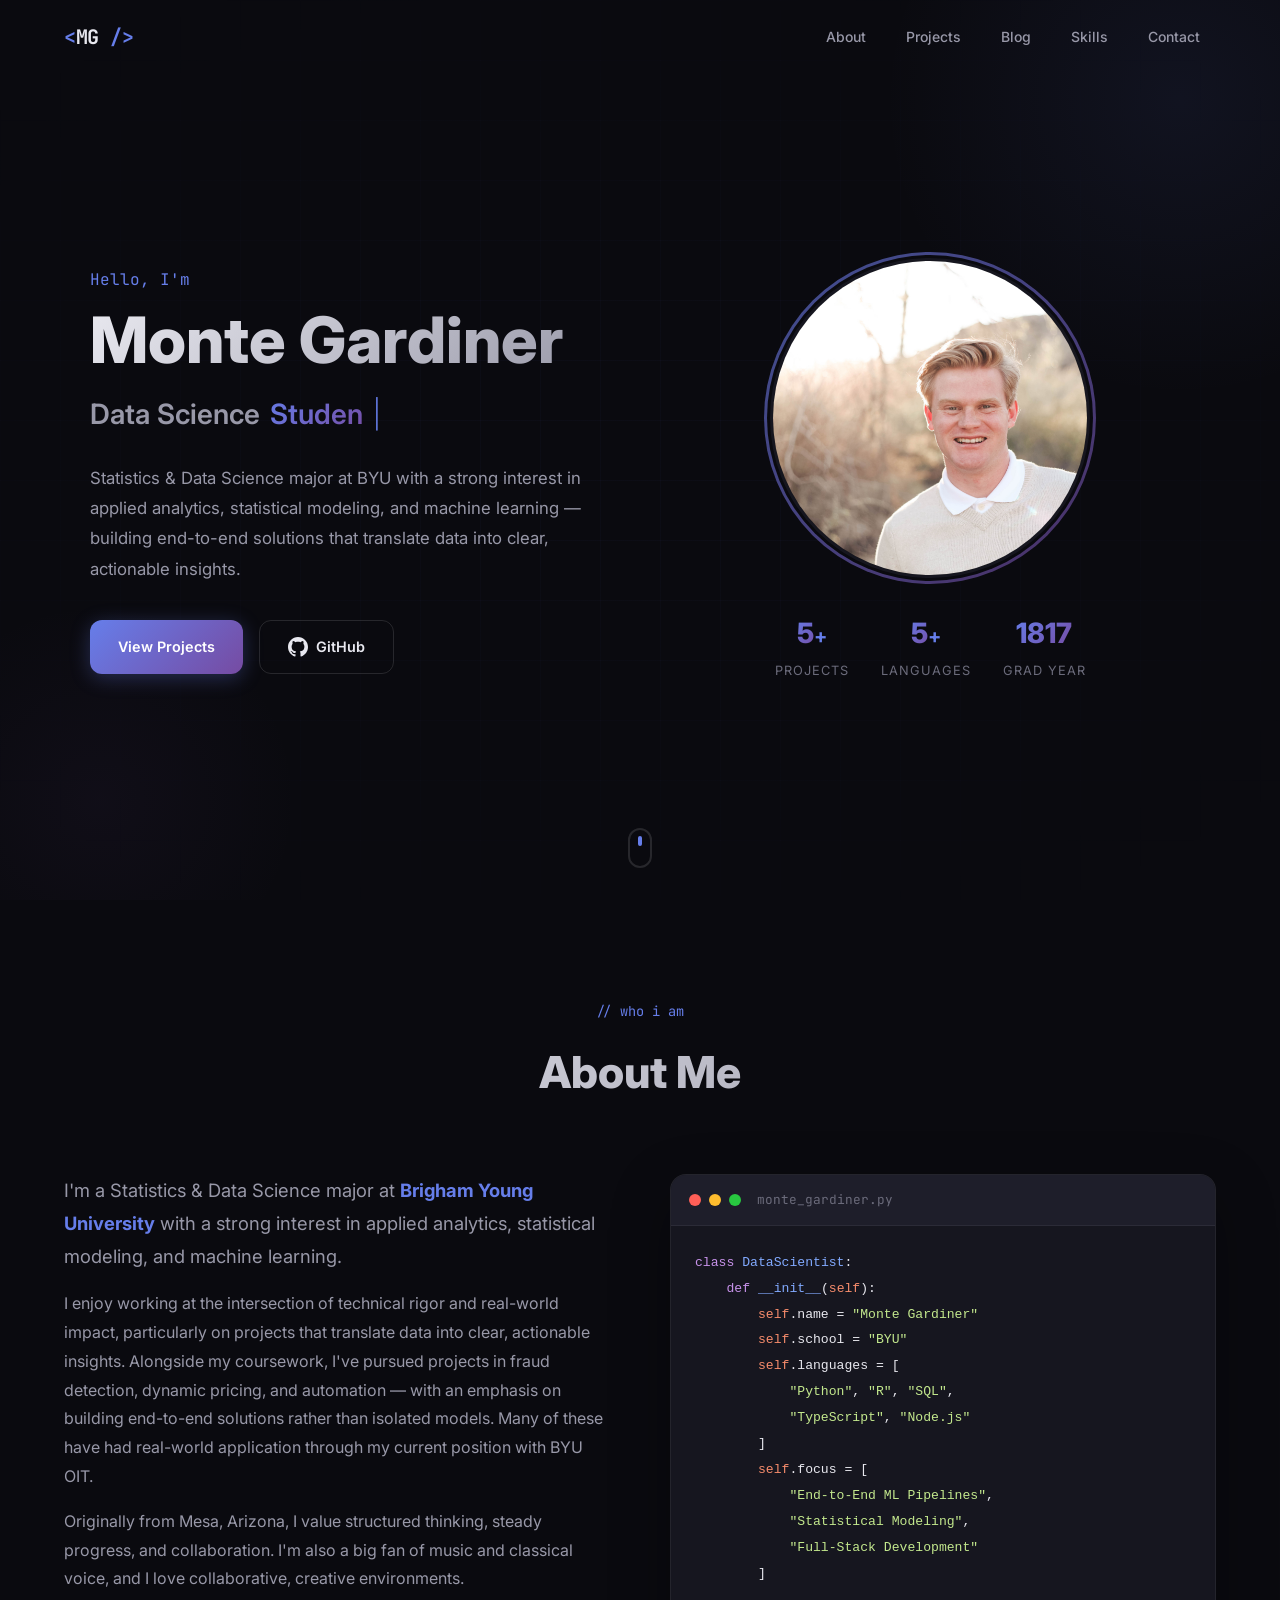
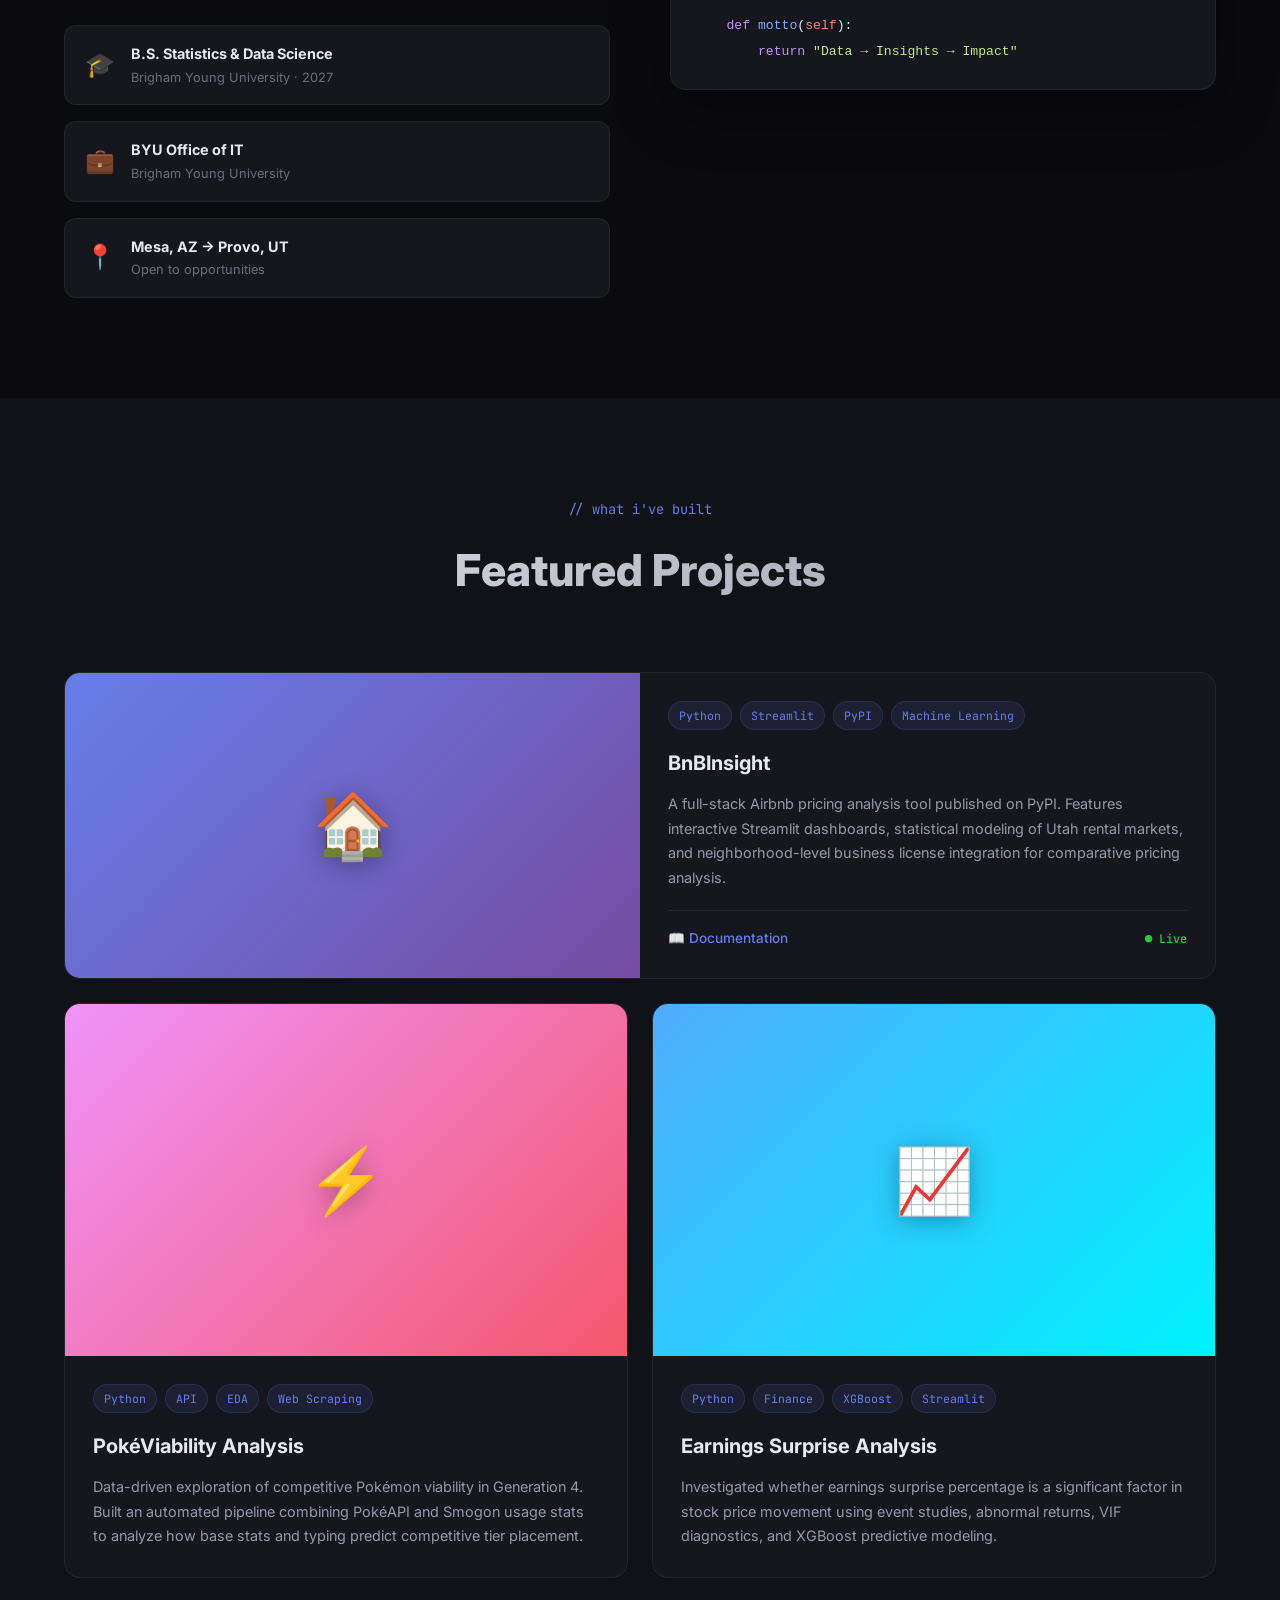
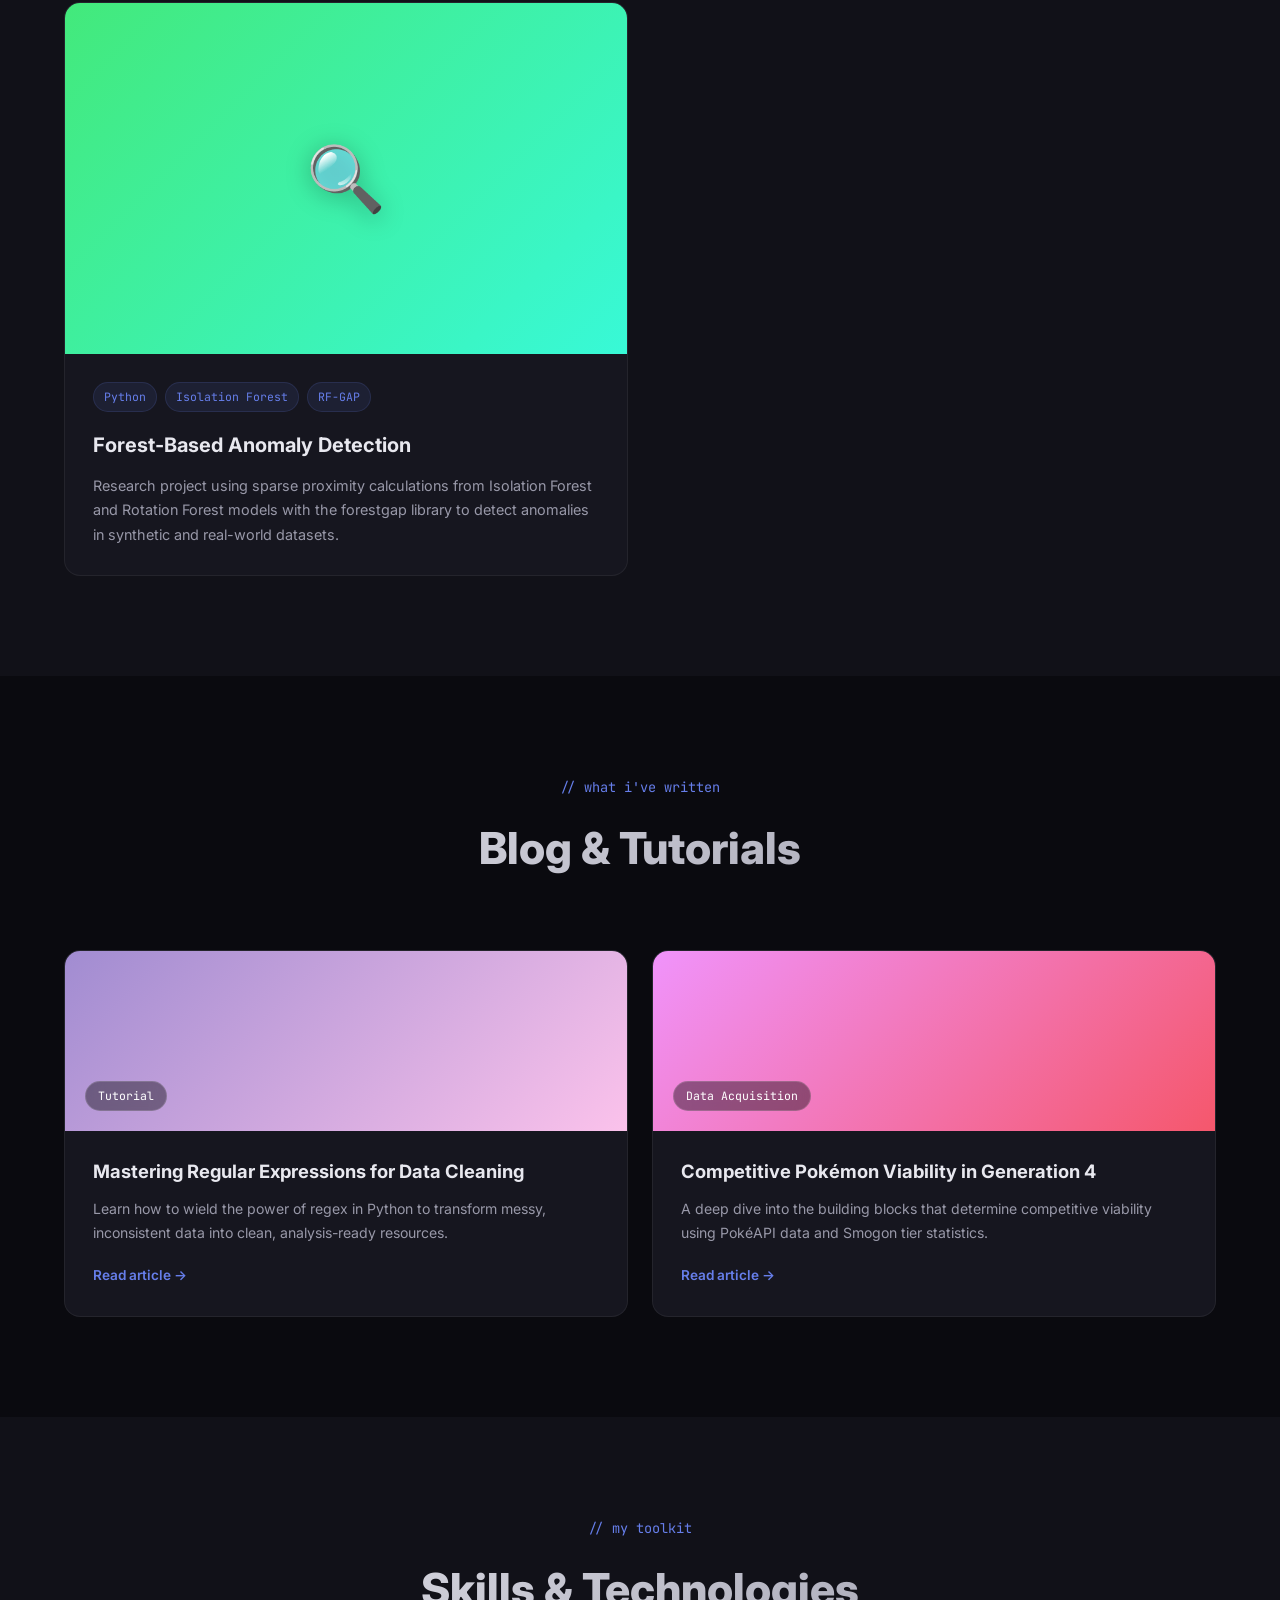
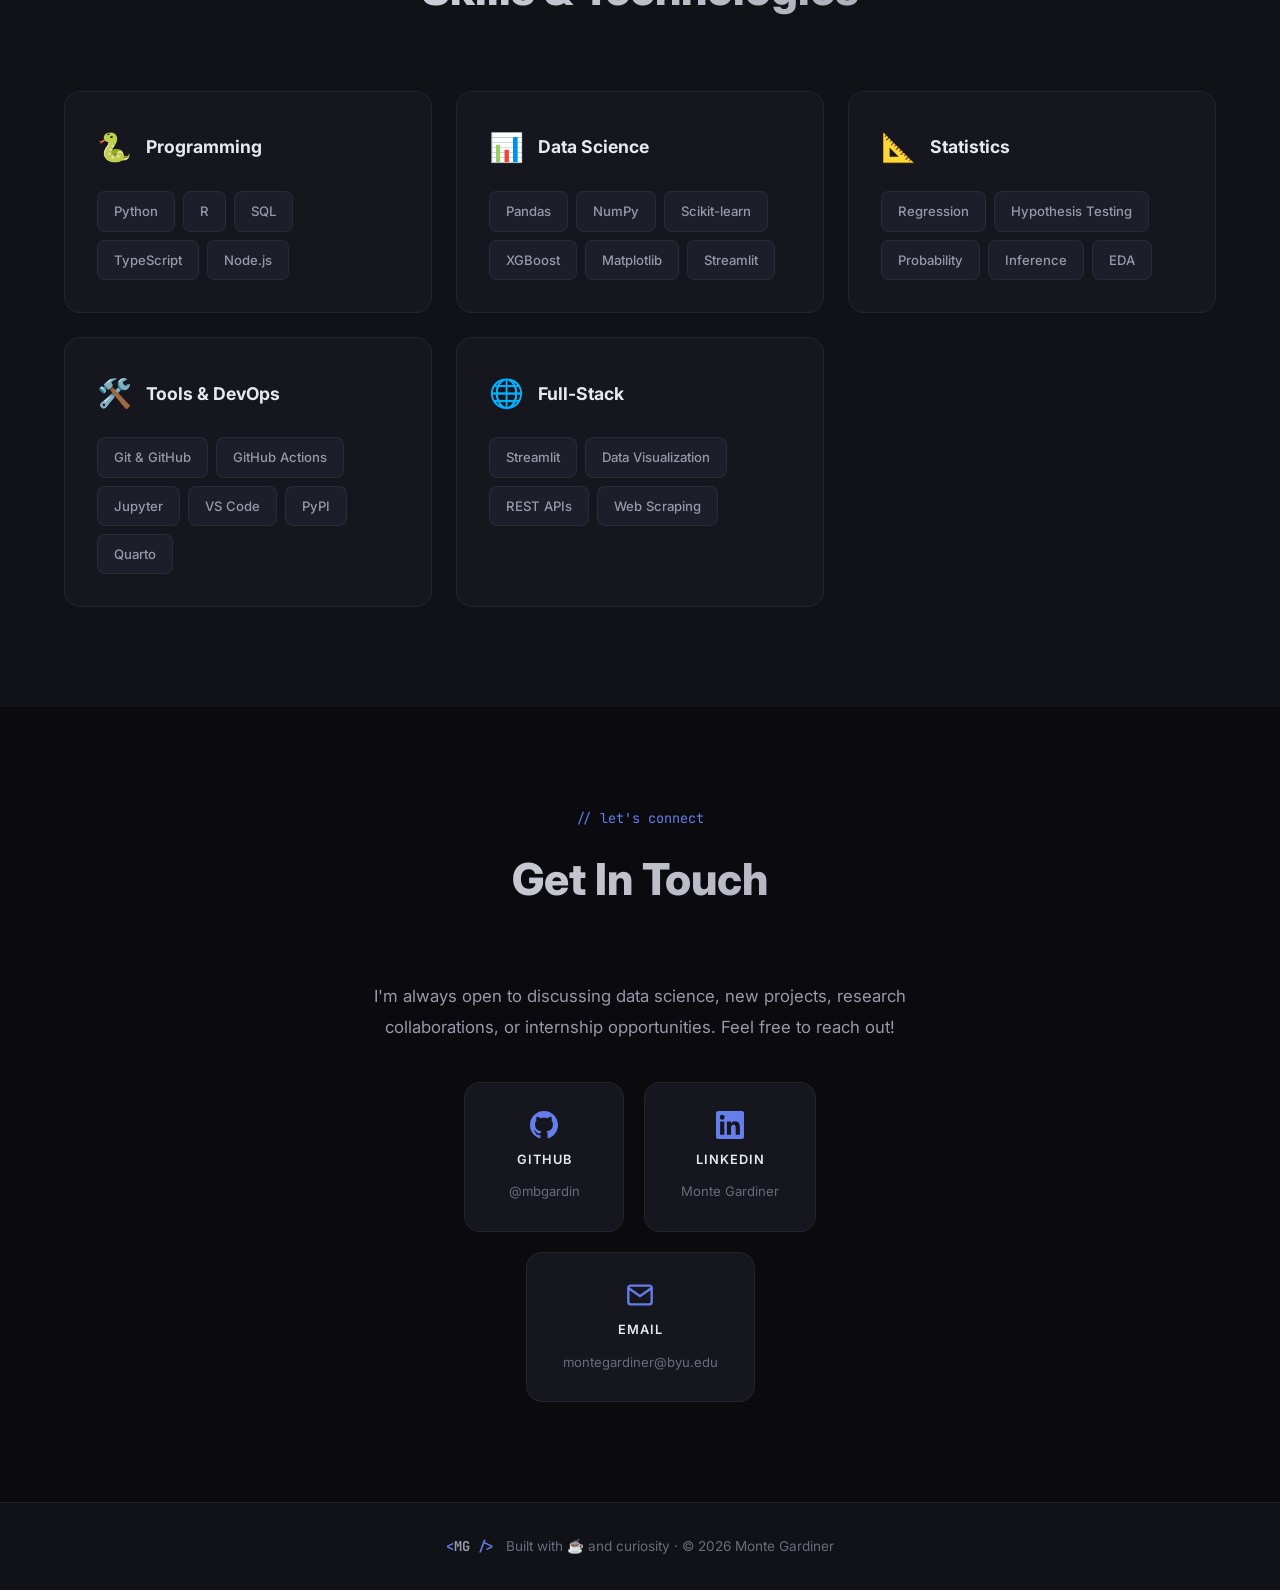
==== index.html @ cb19e1f9 "Add styled HTML blog posts with article CSS" ====
<!DOCTYPE html>
<html lang="en">
<head>
    <meta charset="UTF-8">
    <meta name="viewport" content="width=device-width, initial-scale=1.0">
    <meta name="description" content="Monte Gardiner — Data Science Portfolio. Undergraduate in Statistical Data Science at BYU specializing in machine learning, statistical modeling, and applied analytics.">
    <title>Monte Gardiner | Data Science Portfolio</title>
    <link rel="preconnect" href="https://fonts.googleapis.com">
    <link rel="preconnect" href="https://fonts.gstatic.com" crossorigin>
    <link href="https://fonts.googleapis.com/css2?family=Inter:wght@300;400;500;600;700;800&family=JetBrains+Mono:wght@400;500&display=swap" rel="stylesheet">
    <link rel="stylesheet" href="styles.css">
</head>
<body>
    <!-- Navigation -->
    <nav class="navbar" id="navbar">
        <div class="nav-container">
            <a href="#hero" class="nav-logo">
                <span class="logo-bracket">&lt;</span>MG<span class="logo-bracket"> /&gt;</span>
            </a>
            <ul class="nav-links" id="nav-links">
                <li><a href="#about" class="nav-link">About</a></li>
                <li><a href="#projects" class="nav-link">Projects</a></li>
                <li><a href="#blog" class="nav-link">Blog</a></li>
                <li><a href="#skills" class="nav-link">Skills</a></li>
                <li><a href="#contact" class="nav-link">Contact</a></li>
            </ul>
            <button class="nav-toggle" id="nav-toggle" aria-label="Toggle navigation">
                <span></span>
                <span></span>
                <span></span>
            </button>
        </div>
    </nav>

    <!-- Hero Section -->
    <section class="hero" id="hero">
        <div class="hero-bg-grid"></div>
        <div class="hero-content">
            <div class="hero-text">
                <p class="hero-greeting">Hello, I'm</p>
                <h1 class="hero-name">Monte Gardiner</h1>
                <div class="hero-title-wrapper">
                    <span class="hero-title-static">Data Science</span>
                    <span class="hero-title-dynamic" id="typed-text"></span>
                    <span class="cursor">|</span>
                </div>
                <p class="hero-description">
                    Statistics & Data Science major at BYU with a strong interest in applied analytics, 
                    statistical modeling, and machine learning — building end-to-end solutions that translate 
                    data into clear, actionable insights.
                </p>
                <div class="hero-buttons">
                    <a href="#projects" class="btn btn-primary">View Projects</a>
                    <a href="https://github.com/mbgardin" class="btn btn-outline" target="_blank" rel="noopener">
                        <svg width="20" height="20" viewBox="0 0 24 24" fill="currentColor"><path d="M12 0c-6.626 0-12 5.373-12 12 0 5.302 3.438 9.8 8.207 11.387.599.111.793-.261.793-.577v-2.234c-3.338.726-4.033-1.416-4.033-1.416-.546-1.387-1.333-1.756-1.333-1.756-1.089-.745.083-.729.083-.729 1.205.084 1.839 1.237 1.839 1.237 1.07 1.834 2.807 1.304 3.492.997.107-.775.418-1.305.762-1.604-2.665-.305-5.467-1.334-5.467-5.931 0-1.311.469-2.381 1.236-3.221-.124-.303-.535-1.524.117-3.176 0 0 1.008-.322 3.301 1.23.957-.266 1.983-.399 3.003-.404 1.02.005 2.047.138 3.006.404 2.291-1.552 3.297-1.23 3.297-1.23.653 1.653.242 2.874.118 3.176.77.84 1.235 1.911 1.235 3.221 0 4.609-2.807 5.624-5.479 5.921.43.372.823 1.102.823 2.222v3.293c0 .319.192.694.801.576 4.765-1.589 8.199-6.086 8.199-11.386 0-6.627-5.373-12-12-12z"/></svg>
                        GitHub
                    </a>
                </div>
            </div>
            <div class="hero-image">
                <div class="hero-image-wrapper">
                    <img src="images/monte-headshot.jpg" alt="Monte Gardiner" loading="eager">
                    <div class="hero-image-ring"></div>
                </div>
                <div class="hero-stats">
                    <div class="stat-item">
                        <span class="stat-number" data-target="5">0</span><span class="stat-plus">+</span>
                        <span class="stat-label">Projects</span>
                    </div>
                    <div class="stat-item">
                        <span class="stat-number" data-target="5">0</span><span class="stat-plus">+</span>
                        <span class="stat-label">Languages</span>
                    </div>
                    <div class="stat-item">
                        <span class="stat-number" data-target="2027">0</span>
                        <span class="stat-label">Grad Year</span>
                    </div>
                </div>
            </div>
        </div>
        <div class="scroll-indicator">
            <div class="scroll-arrow"></div>
        </div>
    </section>

    <!-- About Section -->
    <section class="section about" id="about">
        <div class="container">
            <div class="section-header">
                <span class="section-tag">// who i am</span>
                <h2 class="section-title">About Me</h2>
            </div>
            <div class="about-grid">
                <div class="about-text">
                    <p class="about-lead">
                        I'm a Statistics & Data Science major at <strong>Brigham Young University</strong> with a 
                        strong interest in applied analytics, statistical modeling, and machine learning.
                    </p>
                    <p>
                        I enjoy working at the intersection of technical rigor and real-world impact, particularly on 
                        projects that translate data into clear, actionable insights. Alongside my coursework, I've 
                        pursued projects in fraud detection, dynamic pricing, and automation — with an emphasis on 
                        building end-to-end solutions rather than isolated models. Many of these have had real-world 
                        application through my current position with BYU OIT.
                    </p>
                    <p>
                        Originally from Mesa, Arizona, I value structured thinking, steady progress, and collaboration. 
                        I'm also a big fan of music and classical voice, and I love collaborative, creative environments.
                    </p>
                    <div class="about-details">
                        <div class="detail-item">
                            <span class="detail-icon">🎓</span>
                            <div>
                                <strong>B.S. Statistics & Data Science</strong>
                                <span>Brigham Young University · 2027</span>
                            </div>
                        </div>
                        <div class="detail-item">
                            <span class="detail-icon">💼</span>
                            <div>
                                <strong>BYU Office of IT</strong>
                                <span>Brigham Young University</span>
                            </div>
                        </div>
                        <div class="detail-item">
                            <span class="detail-icon">📍</span>
                            <div>
                                <strong>Mesa, AZ → Provo, UT</strong>
                                <span>Open to opportunities</span>
                            </div>
                        </div>
                    </div>
                </div>
                <div class="about-image">
                    <div class="about-image-card">
                        <div class="code-window">
                            <div class="code-header">
                                <span class="dot dot-red"></span>
                                <span class="dot dot-yellow"></span>
                                <span class="dot dot-green"></span>
                                <span class="code-title">monte_gardiner.py</span>
                            </div>
                            <pre class="code-content"><code><span class="code-keyword">class</span> <span class="code-class">DataScientist</span>:
    <span class="code-keyword">def</span> <span class="code-func">__init__</span>(<span class="code-param">self</span>):
        <span class="code-param">self</span>.name = <span class="code-string">"Monte Gardiner"</span>
        <span class="code-param">self</span>.school = <span class="code-string">"BYU"</span>
        <span class="code-param">self</span>.languages = [
            <span class="code-string">"Python"</span>, <span class="code-string">"R"</span>, <span class="code-string">"SQL"</span>,
            <span class="code-string">"TypeScript"</span>, <span class="code-string">"Node.js"</span>
        ]
        <span class="code-param">self</span>.focus = [
            <span class="code-string">"End-to-End ML Pipelines"</span>,
            <span class="code-string">"Statistical Modeling"</span>,
            <span class="code-string">"Full-Stack Development"</span>
        ]

    <span class="code-keyword">def</span> <span class="code-func">motto</span>(<span class="code-param">self</span>):
        <span class="code-keyword">return</span> <span class="code-string">"Data → Insights → Impact"</span></code></pre>
                        </div>
                    </div>
                </div>
            </div>
        </div>
    </section>

    <!-- Projects Section -->
    <section class="section projects" id="projects">
        <div class="container">
            <div class="section-header">
                <span class="section-tag">// what i've built</span>
                <h2 class="section-title">Featured Projects</h2>
            </div>
            <div class="projects-grid">
                <!-- Project 1: BnBInsight -->
                <div class="project-card project-featured">
                    <div class="project-image">
                        <div class="project-image-placeholder" style="background: linear-gradient(135deg, #667eea 0%, #764ba2 100%);">
                            <div class="project-icon">🏠</div>
                        </div>
                        <div class="project-overlay">
                            <div class="project-links">
                                <a href="https://github.com/mbgardin/BnBInsight" class="project-link" target="_blank" rel="noopener" title="Source Code">
                                    <svg width="22" height="22" viewBox="0 0 24 24" fill="currentColor"><path d="M12 0c-6.626 0-12 5.373-12 12 0 5.302 3.438 9.8 8.207 11.387.599.111.793-.261.793-.577v-2.234c-3.338.726-4.033-1.416-4.033-1.416-.546-1.387-1.333-1.756-1.333-1.756-1.089-.745.083-.729.083-.729 1.205.084 1.839 1.237 1.839 1.237 1.07 1.834 2.807 1.304 3.492.997.107-.775.418-1.305.762-1.604-2.665-.305-5.467-1.334-5.467-5.931 0-1.311.469-2.381 1.236-3.221-.124-.303-.535-1.524.117-3.176 0 0 1.008-.322 3.301 1.23.957-.266 1.983-.399 3.003-.404 1.02.005 2.047.138 3.006.404 2.291-1.552 3.297-1.23 3.297-1.23.653 1.653.242 2.874.118 3.176.77.84 1.235 1.911 1.235 3.221 0 4.609-2.807 5.624-5.479 5.921.43.372.823 1.102.823 2.222v3.293c0 .319.192.694.801.576 4.765-1.589 8.199-6.086 8.199-11.386 0-6.627-5.373-12-12-12z"/></svg>
                                </a>
                                <a href="https://bnbinsight.streamlit.app/" class="project-link" target="_blank" rel="noopener" title="Live Demo">
                                    <svg width="22" height="22" viewBox="0 0 24 24" fill="none" stroke="currentColor" stroke-width="2"><path d="M18 13v6a2 2 0 0 1-2 2H5a2 2 0 0 1-2-2V8a2 2 0 0 1 2-2h6"/><polyline points="15 3 21 3 21 9"/><line x1="10" y1="14" x2="21" y2="3"/></svg>
                                </a>
                            </div>
                        </div>
                    </div>
                    <div class="project-info">
                        <div class="project-tags">
                            <span class="tag">Python</span>
                            <span class="tag">Streamlit</span>
                            <span class="tag">PyPI</span>
                            <span class="tag">Machine Learning</span>
                        </div>
                        <h3 class="project-title">BnBInsight</h3>
                        <p class="project-description">
                            A full-stack Airbnb pricing analysis tool published on PyPI. Features interactive 
                            Streamlit dashboards, statistical modeling of Utah rental markets, and neighborhood-level 
                            business license integration for comparative pricing analysis.
                        </p>
                        <div class="project-footer">
                            <a href="https://mbgardin.github.io/BnBInsight/tutorial.html" class="project-docs-link" target="_blank" rel="noopener">
                                📖 Documentation
                            </a>
                            <span class="project-status live">● Live</span>
                        </div>
                    </div>
                </div>

                <!-- Project 2: PokeViability -->
                <div class="project-card">
                    <div class="project-image">
                        <div class="project-image-placeholder" style="background: linear-gradient(135deg, #f093fb 0%, #f5576c 100%);">
                            <div class="project-icon">⚡</div>
                        </div>
                        <div class="project-overlay">
                            <div class="project-links">
                                <a href="https://github.com/mbgardin/PokeViability" class="project-link" target="_blank" rel="noopener" title="Source Code">
                                    <svg width="22" height="22" viewBox="0 0 24 24" fill="currentColor"><path d="M12 0c-6.626 0-12 5.373-12 12 0 5.302 3.438 9.8 8.207 11.387.599.111.793-.261.793-.577v-2.234c-3.338.726-4.033-1.416-4.033-1.416-.546-1.387-1.333-1.756-1.333-1.756-1.089-.745.083-.729.083-.729 1.205.084 1.839 1.237 1.839 1.237 1.07 1.834 2.807 1.304 3.492.997.107-.775.418-1.305.762-1.604-2.665-.305-5.467-1.334-5.467-5.931 0-1.311.469-2.381 1.236-3.221-.124-.303-.535-1.524.117-3.176 0 0 1.008-.322 3.301 1.23.957-.266 1.983-.399 3.003-.404 1.02.005 2.047.138 3.006.404 2.291-1.552 3.297-1.23 3.297-1.23.653 1.653.242 2.874.118 3.176.77.84 1.235 1.911 1.235 3.221 0 4.609-2.807 5.624-5.479 5.921.43.372.823 1.102.823 2.222v3.293c0 .319.192.694.801.576 4.765-1.589 8.199-6.086 8.199-11.386 0-6.627-5.373-12-12-12z"/></svg>
                                </a>
                                <a href="eda_blog_post.html" class="project-link" title="Blog Post">
                                    <svg width="22" height="22" viewBox="0 0 24 24" fill="none" stroke="currentColor" stroke-width="2"><path d="M14 2H6a2 2 0 0 0-2 2v16a2 2 0 0 0 2 2h12a2 2 0 0 0 2-2V8z"/><polyline points="14 2 14 8 20 8"/><line x1="16" y1="13" x2="8" y2="13"/><line x1="16" y1="17" x2="8" y2="17"/></svg>
                                </a>
                            </div>
                        </div>
                    </div>
                    <div class="project-info">
                        <div class="project-tags">
                            <span class="tag">Python</span>
                            <span class="tag">API</span>
                            <span class="tag">EDA</span>
                            <span class="tag">Web Scraping</span>
                        </div>
                        <h3 class="project-title">PokéViability Analysis</h3>
                        <p class="project-description">
                            Data-driven exploration of competitive Pokémon viability in Generation 4. 
                            Built an automated pipeline combining PokéAPI and Smogon usage stats to 
                            analyze how base stats and typing predict competitive tier placement.
                        </p>
                    </div>
                </div>

                <!-- Project 3: Earnings Surprise -->
                <div class="project-card">
                    <div class="project-image">
                        <div class="project-image-placeholder" style="background: linear-gradient(135deg, #4facfe 0%, #00f2fe 100%);">
                            <div class="project-icon">📈</div>
                        </div>
                        <div class="project-overlay">
                            <div class="project-links">
                                <a href="https://github.com/mbgardin" class="project-link" target="_blank" rel="noopener" title="Source Code">
                                    <svg width="22" height="22" viewBox="0 0 24 24" fill="currentColor"><path d="M12 0c-6.626 0-12 5.373-12 12 0 5.302 3.438 9.8 8.207 11.387.599.111.793-.261.793-.577v-2.234c-3.338.726-4.033-1.416-4.033-1.416-.546-1.387-1.333-1.756-1.333-1.756-1.089-.745.083-.729.083-.729 1.205.084 1.839 1.237 1.839 1.237 1.07 1.834 2.807 1.304 3.492.997.107-.775.418-1.305.762-1.604-2.665-.305-5.467-1.334-5.467-5.931 0-1.311.469-2.381 1.236-3.221-.124-.303-.535-1.524.117-3.176 0 0 1.008-.322 3.301 1.23.957-.266 1.983-.399 3.003-.404 1.02.005 2.047.138 3.006.404 2.291-1.552 3.297-1.23 3.297-1.23.653 1.653.242 2.874.118 3.176.77.84 1.235 1.911 1.235 3.221 0 4.609-2.807 5.624-5.479 5.921.43.372.823 1.102.823 2.222v3.293c0 .319.192.694.801.576 4.765-1.589 8.199-6.086 8.199-11.386 0-6.627-5.373-12-12-12z"/></svg>
                                </a>
                            </div>
                        </div>
                    </div>
                    <div class="project-info">
                        <div class="project-tags">
                            <span class="tag">Python</span>
                            <span class="tag">Finance</span>
                            <span class="tag">XGBoost</span>
                            <span class="tag">Streamlit</span>
                        </div>
                        <h3 class="project-title">Earnings Surprise Analysis</h3>
                        <p class="project-description">
                            Investigated whether earnings surprise percentage is a significant factor in 
                            stock price movement using event studies, abnormal returns, VIF diagnostics, 
                            and XGBoost predictive modeling.
                        </p>
                    </div>
                </div>

                <!-- Project 4: Anomaly Detection -->
                <div class="project-card">
                    <div class="project-image">
                        <div class="project-image-placeholder" style="background: linear-gradient(135deg, #43e97b 0%, #38f9d7 100%);">
                            <div class="project-icon">🔍</div>
                        </div>
                        <div class="project-overlay">
                            <div class="project-links">
                                <a href="https://github.com/mbgardin" class="project-link" target="_blank" rel="noopener" title="Source Code">
                                    <svg width="22" height="22" viewBox="0 0 24 24" fill="currentColor"><path d="M12 0c-6.626 0-12 5.373-12 12 0 5.302 3.438 9.8 8.207 11.387.599.111.793-.261.793-.577v-2.234c-3.338.726-4.033-1.416-4.033-1.416-.546-1.387-1.333-1.756-1.333-1.756-1.089-.745.083-.729.083-.729 1.205.084 1.839 1.237 1.839 1.237 1.07 1.834 2.807 1.304 3.492.997.107-.775.418-1.305.762-1.604-2.665-.305-5.467-1.334-5.467-5.931 0-1.311.469-2.381 1.236-3.221-.124-.303-.535-1.524.117-3.176 0 0 1.008-.322 3.301 1.23.957-.266 1.983-.399 3.003-.404 1.02.005 2.047.138 3.006.404 2.291-1.552 3.297-1.23 3.297-1.23.653 1.653.242 2.874.118 3.176.77.84 1.235 1.911 1.235 3.221 0 4.609-2.807 5.624-5.479 5.921.43.372.823 1.102.823 2.222v3.293c0 .319.192.694.801.576 4.765-1.589 8.199-6.086 8.199-11.386 0-6.627-5.373-12-12-12z"/></svg>
                                </a>
                            </div>
                        </div>
                    </div>
                    <div class="project-info">
                        <div class="project-tags">
                            <span class="tag">Python</span>
                            <span class="tag">Isolation Forest</span>
                            <span class="tag">RF-GAP</span>
                        </div>
                        <h3 class="project-title">Forest-Based Anomaly Detection</h3>
                        <p class="project-description">
                            Research project using sparse proximity calculations from Isolation Forest and 
                            Rotation Forest models with the forestgap library to detect anomalies in 
                            synthetic and real-world datasets.
                        </p>
                    </div>
                </div>
            </div>
        </div>
    </section>

    <!-- Blog Section -->
    <section class="section blog" id="blog">
        <div class="container">
            <div class="section-header">
                <span class="section-tag">// what i've written</span>
                <h2 class="section-title">Blog & Tutorials</h2>
            </div>
            <div class="blog-grid">
                <a href="tutorial.html" class="blog-card">
                    <div class="blog-card-image" style="background: linear-gradient(135deg, #a18cd1 0%, #fbc2eb 100%);">
                        <span class="blog-category">Tutorial</span>
                    </div>
                    <div class="blog-card-content">
                        <h3>Mastering Regular Expressions for Data Cleaning</h3>
                        <p>Learn how to wield the power of regex in Python to transform messy, inconsistent data into clean, analysis-ready resources.</p>
                        <span class="blog-read-more">Read article →</span>
                    </div>
                </a>
                <a href="eda_blog_post.html" class="blog-card">
                    <div class="blog-card-image" style="background: linear-gradient(135deg, #f093fb 0%, #f5576c 100%);">
                        <span class="blog-category">Data Acquisition</span>
                    </div>
                    <div class="blog-card-content">
                        <h3>Competitive Pokémon Viability in Generation 4</h3>
                        <p>A deep dive into the building blocks that determine competitive viability using PokéAPI data and Smogon tier statistics.</p>
                        <span class="blog-read-more">Read article →</span>
                    </div>
                </a>
            </div>
        </div>
    </section>

    <!-- Skills Section -->
    <section class="section skills" id="skills">
        <div class="container">
            <div class="section-header">
                <span class="section-tag">// my toolkit</span>
                <h2 class="section-title">Skills & Technologies</h2>
            </div>
            <div class="skills-grid">
                <div class="skill-category">
                    <div class="skill-category-header">
                        <div class="skill-icon">🐍</div>
                        <h3>Programming</h3>
                    </div>
                    <div class="skill-items">
                        <div class="skill-chip">Python</div>
                        <div class="skill-chip">R</div>
                        <div class="skill-chip">SQL</div>
                        <div class="skill-chip">TypeScript</div>
                        <div class="skill-chip">Node.js</div>
                    </div>
                </div>
                <div class="skill-category">
                    <div class="skill-category-header">
                        <div class="skill-icon">📊</div>
                        <h3>Data Science</h3>
                    </div>
                    <div class="skill-items">
                        <div class="skill-chip">Pandas</div>
                        <div class="skill-chip">NumPy</div>
                        <div class="skill-chip">Scikit-learn</div>
                        <div class="skill-chip">XGBoost</div>
                        <div class="skill-chip">Matplotlib</div>
                        <div class="skill-chip">Streamlit</div>
                    </div>
                </div>
                <div class="skill-category">
                    <div class="skill-category-header">
                        <div class="skill-icon">📐</div>
                        <h3>Statistics</h3>
                    </div>
                    <div class="skill-items">
                        <div class="skill-chip">Regression</div>
                        <div class="skill-chip">Hypothesis Testing</div>
                        <div class="skill-chip">Probability</div>
                        <div class="skill-chip">Inference</div>
                        <div class="skill-chip">EDA</div>
                    </div>
                </div>
                <div class="skill-category">
                    <div class="skill-category-header">
                        <div class="skill-icon">🛠️</div>
                        <h3>Tools & DevOps</h3>
                    </div>
                    <div class="skill-items">
                        <div class="skill-chip">Git & GitHub</div>
                        <div class="skill-chip">GitHub Actions</div>
                        <div class="skill-chip">Jupyter</div>
                        <div class="skill-chip">VS Code</div>
                        <div class="skill-chip">PyPI</div>
                        <div class="skill-chip">Quarto</div>
                    </div>
                </div>
                <div class="skill-category">
                    <div class="skill-category-header">
                        <div class="skill-icon">🌐</div>
                        <h3>Full-Stack</h3>
                    </div>
                    <div class="skill-items">
                        <div class="skill-chip">Streamlit</div>
                        <div class="skill-chip">Data Visualization</div>
                        <div class="skill-chip">REST APIs</div>
                        <div class="skill-chip">Web Scraping</div>
                    </div>
                </div>
            </div>
        </div>
    </section>

    <!-- Contact Section -->
    <section class="section contact" id="contact">
        <div class="container">
            <div class="section-header">
                <span class="section-tag">// let's connect</span>
                <h2 class="section-title">Get In Touch</h2>
            </div>
            <div class="contact-content">
                <p class="contact-text">
                    I'm always open to discussing data science, new projects, research collaborations, 
                    or internship opportunities. Feel free to reach out!
                </p>
                <div class="contact-links">
                    <a href="https://github.com/mbgardin" class="contact-card" target="_blank" rel="noopener">
                        <svg width="28" height="28" viewBox="0 0 24 24" fill="currentColor"><path d="M12 0c-6.626 0-12 5.373-12 12 0 5.302 3.438 9.8 8.207 11.387.599.111.793-.261.793-.577v-2.234c-3.338.726-4.033-1.416-4.033-1.416-.546-1.387-1.333-1.756-1.333-1.756-1.089-.745.083-.729.083-.729 1.205.084 1.839 1.237 1.839 1.237 1.07 1.834 2.807 1.304 3.492.997.107-.775.418-1.305.762-1.604-2.665-.305-5.467-1.334-5.467-5.931 0-1.311.469-2.381 1.236-3.221-.124-.303-.535-1.524.117-3.176 0 0 1.008-.322 3.301 1.23.957-.266 1.983-.399 3.003-.404 1.02.005 2.047.138 3.006.404 2.291-1.552 3.297-1.23 3.297-1.23.653 1.653.242 2.874.118 3.176.77.84 1.235 1.911 1.235 3.221 0 4.609-2.807 5.624-5.479 5.921.43.372.823 1.102.823 2.222v3.293c0 .319.192.694.801.576 4.765-1.589 8.199-6.086 8.199-11.386 0-6.627-5.373-12-12-12z"/></svg>
                        <span class="contact-card-label">GitHub</span>
                        <span class="contact-card-value">@mbgardin</span>
                    </a>
                    <a href="https://www.linkedin.com/in/monte-gardiner-88300535a" class="contact-card" target="_blank" rel="noopener">
                        <svg width="28" height="28" viewBox="0 0 24 24" fill="currentColor"><path d="M20.447 20.452h-3.554v-5.569c0-1.328-.027-3.037-1.852-3.037-1.853 0-2.136 1.445-2.136 2.939v5.667H9.351V9h3.414v1.561h.046c.477-.9 1.637-1.85 3.37-1.85 3.601 0 4.267 2.37 4.267 5.455v6.286zM5.337 7.433c-1.144 0-2.063-.926-2.063-2.065 0-1.138.92-2.063 2.063-2.063 1.14 0 2.064.925 2.064 2.063 0 1.139-.925 2.065-2.064 2.065zm1.782 13.019H3.555V9h3.564v11.452zM22.225 0H1.771C.792 0 0 .774 0 1.729v20.542C0 23.227.792 24 1.771 24h20.451C23.2 24 24 23.227 24 22.271V1.729C24 .774 23.2 0 22.222 0h.003z"/></svg>
                        <span class="contact-card-label">LinkedIn</span>
                        <span class="contact-card-value">Monte Gardiner</span>
                    </a>
                    <a href="mailto:montegardiner@byu.edu" class="contact-card">
                        <svg width="28" height="28" viewBox="0 0 24 24" fill="none" stroke="currentColor" stroke-width="2"><path d="M4 4h16c1.1 0 2 .9 2 2v12c0 1.1-.9 2-2 2H4c-1.1 0-2-.9-2-2V6c0-1.1.9-2 2-2z"/><polyline points="22,6 12,13 2,6"/></svg>
                        <span class="contact-card-label">Email</span>
                        <span class="contact-card-value">montegardiner@byu.edu</span>
                    </a>
                </div>
            </div>
        </div>
    </section>

    <!-- Footer -->
    <footer class="footer">
        <div class="container">
            <div class="footer-content">
                <p class="footer-text">
                    <span class="footer-logo"><span class="logo-bracket">&lt;</span>MG<span class="logo-bracket"> /&gt;</span></span>
                    Built with ☕ and curiosity · © 2026 Monte Gardiner
                </p>
            </div>
        </div>
    </footer>

    <script>
        // ===== Typing Effect =====
        const phrases = ['Student', 'Builder', 'Analyst', 'Problem Solver'];
        let phraseIndex = 0;
        let charIndex = 0;
        let isDeleting = false;
        const typedText = document.getElementById('typed-text');

        function type() {
            const current = phrases[phraseIndex];
            if (isDeleting) {
                typedText.textContent = current.substring(0, charIndex - 1);
                charIndex--;
            } else {
                typedText.textContent = current.substring(0, charIndex + 1);
                charIndex++;
            }

            let typeSpeed = isDeleting ? 50 : 100;

            if (!isDeleting && charIndex === current.length) {
                typeSpeed = 2000;
                isDeleting = true;
            } else if (isDeleting && charIndex === 0) {
                isDeleting = false;
                phraseIndex = (phraseIndex + 1) % phrases.length;
                typeSpeed = 500;
            }

            setTimeout(type, typeSpeed);
        }
        type();

        // ===== Navbar scroll effect =====
        const navbar = document.getElementById('navbar');
        let lastScroll = 0;
        window.addEventListener('scroll', () => {
            const currentScroll = window.scrollY;
            if (currentScroll > 50) {
                navbar.classList.add('scrolled');
            } else {
                navbar.classList.remove('scrolled');
            }
            lastScroll = currentScroll;
        });

        // ===== Mobile nav toggle =====
        const navToggle = document.getElementById('nav-toggle');
        const navLinks = document.getElementById('nav-links');
        navToggle.addEventListener('click', () => {
            navLinks.classList.toggle('active');
            navToggle.classList.toggle('active');
        });
        document.querySelectorAll('.nav-link').forEach(link => {
            link.addEventListener('click', () => {
                navLinks.classList.remove('active');
                navToggle.classList.remove('active');
            });
        });

        // ===== Smooth scroll =====
        document.querySelectorAll('a[href^="#"]').forEach(anchor => {
            anchor.addEventListener('click', function (e) {
                e.preventDefault();
                const target = document.querySelector(this.getAttribute('href'));
                if (target) {
                    target.scrollIntoView({ behavior: 'smooth', block: 'start' });
                }
            });
        });

        // ===== Scroll animations =====
        const observerOptions = {
            threshold: 0.1,
            rootMargin: '0px 0px -50px 0px'
        };

        const observer = new IntersectionObserver((entries) => {
            entries.forEach(entry => {
                if (entry.isIntersecting) {
                    entry.target.classList.add('animate-in');
                }
            });
        }, observerOptions);

        document.querySelectorAll('.section-header, .project-card, .blog-card, .skill-category, .contact-card, .about-text, .about-image, .detail-item').forEach(el => {
            observer.observe(el);
        });

        // ===== Counter animation =====
        const counterObserver = new IntersectionObserver((entries) => {
            entries.forEach(entry => {
                if (entry.isIntersecting) {
                    const counters = entry.target.querySelectorAll('.stat-number');
                    counters.forEach(counter => {
                        const target = parseInt(counter.getAttribute('data-target'));
                        const duration = 2000;
                        const step = target / (duration / 16);
                        let current = 0;

                        const updateCounter = () => {
                            current += step;
                            if (current < target) {
                                counter.textContent = Math.ceil(current);
                                requestAnimationFrame(updateCounter);
                            } else {
                                counter.textContent = target;
                            }
                        };
                        updateCounter();
                    });
                    counterObserver.unobserve(entry.target);
                }
            });
        }, { threshold: 0.5 });

        const heroStats = document.querySelector('.hero-stats');
        if (heroStats) counterObserver.observe(heroStats);

        // ===== Active nav link highlight =====
        const sections = document.querySelectorAll('.section');
        window.addEventListener('scroll', () => {
            let current = '';
            sections.forEach(section => {
                const sectionTop = section.offsetTop - 100;
                if (window.scrollY >= sectionTop) {
                    current = section.getAttribute('id');
                }
            });
            document.querySelectorAll('.nav-link').forEach(link => {
                link.classList.remove('active');
                if (link.getAttribute('href') === '#' + current) {
                    link.classList.add('active');
                }
            });
        });
    </script>
</body>
</html>
---- styles.css ----
/* ====================================
   Monte Gardiner — Data Science Portfolio
   Design System & Styles
   ==================================== */

/* ===== CSS Custom Properties (Design Tokens) ===== */
:root {
    /* Colors — Dark mode palette */
    --bg-primary: #0a0a0f;
    --bg-secondary: #111118;
    --bg-card: #16161f;
    --bg-card-hover: #1c1c28;
    --bg-elevated: #1e1e2a;

    --text-primary: #e8e8ef;
    --text-secondary: #9898a8;
    --text-muted: #6b6b7b;

    --accent-primary: #667eea;
    --accent-secondary: #764ba2;
    --accent-gradient: linear-gradient(135deg, #667eea 0%, #764ba2 100%);
    --accent-glow: rgba(102, 126, 234, 0.15);

    --border-color: rgba(255, 255, 255, 0.06);
    --border-hover: rgba(255, 255, 255, 0.12);

    /* Typography */
    --font-sans: 'Inter', -apple-system, BlinkMacSystemFont, 'Segoe UI', sans-serif;
    --font-mono: 'JetBrains Mono', 'Fira Code', monospace;

    /* Spacing */
    --section-padding: 100px 0;
    --container-max: 1200px;
    --container-padding: 0 24px;

    /* Transitions */
    --transition-fast: 0.2s cubic-bezier(0.4, 0, 0.2, 1);
    --transition-medium: 0.4s cubic-bezier(0.4, 0, 0.2, 1);
    --transition-slow: 0.6s cubic-bezier(0.4, 0, 0.2, 1);

    /* Borders */
    --radius-sm: 8px;
    --radius-md: 12px;
    --radius-lg: 16px;
    --radius-xl: 24px;
}

/* ===== Reset & Base ===== */
*,
*::before,
*::after {
    margin: 0;
    padding: 0;
    box-sizing: border-box;
}

html {
    scroll-behavior: smooth;
    font-size: 16px;
}

body {
    font-family: var(--font-sans);
    background: var(--bg-primary);
    color: var(--text-primary);
    line-height: 1.7;
    overflow-x: hidden;
    -webkit-font-smoothing: antialiased;
    -moz-osx-font-smoothing: grayscale;
}

img {
    max-width: 100%;
    height: auto;
    display: block;
}

a {
    text-decoration: none;
    color: inherit;
    transition: color var(--transition-fast);
}

::selection {
    background: var(--accent-primary);
    color: white;
}

/* ===== Container ===== */
.container {
    max-width: var(--container-max);
    margin: 0 auto;
    padding: var(--container-padding);
}

/* ===== Navigation ===== */
.navbar {
    position: fixed;
    top: 0;
    left: 0;
    right: 0;
    z-index: 1000;
    padding: 20px 0;
    transition: all var(--transition-medium);
}

.navbar.scrolled {
    padding: 12px 0;
    background: rgba(10, 10, 15, 0.85);
    backdrop-filter: blur(20px);
    -webkit-backdrop-filter: blur(20px);
    border-bottom: 1px solid var(--border-color);
}

.nav-container {
    max-width: var(--container-max);
    margin: 0 auto;
    padding: var(--container-padding);
    display: flex;
    align-items: center;
    justify-content: space-between;
}

.nav-logo {
    font-family: var(--font-mono);
    font-size: 1.25rem;
    font-weight: 700;
    color: var(--text-primary);
    letter-spacing: -0.5px;
}

.logo-bracket {
    color: var(--accent-primary);
}

.nav-links {
    display: flex;
    list-style: none;
    gap: 8px;
}

.nav-link {
    padding: 8px 16px;
    font-size: 0.875rem;
    font-weight: 500;
    color: var(--text-secondary);
    border-radius: var(--radius-sm);
    transition: all var(--transition-fast);
    position: relative;
}

.nav-link:hover,
.nav-link.active {
    color: var(--text-primary);
    background: rgba(102, 126, 234, 0.1);
}

.nav-link.active::after {
    content: '';
    position: absolute;
    bottom: 2px;
    left: 50%;
    transform: translateX(-50%);
    width: 20px;
    height: 2px;
    background: var(--accent-primary);
    border-radius: 2px;
}

.nav-toggle {
    display: none;
    flex-direction: column;
    gap: 5px;
    background: none;
    border: none;
    cursor: pointer;
    padding: 4px;
}

.nav-toggle span {
    width: 24px;
    height: 2px;
    background: var(--text-primary);
    border-radius: 2px;
    transition: all var(--transition-fast);
}

.nav-toggle.active span:nth-child(1) {
    transform: rotate(45deg) translate(5px, 5px);
}

.nav-toggle.active span:nth-child(2) {
    opacity: 0;
}

.nav-toggle.active span:nth-child(3) {
    transform: rotate(-45deg) translate(5px, -5px);
}

/* ===== Hero Section ===== */
.hero {
    min-height: 100vh;
    display: flex;
    align-items: center;
    position: relative;
    overflow: hidden;
    padding: 120px 0 80px;
}

.hero-bg-grid {
    position: absolute;
    inset: 0;
    background-image:
        linear-gradient(rgba(102, 126, 234, 0.03) 1px, transparent 1px),
        linear-gradient(90deg, rgba(102, 126, 234, 0.03) 1px, transparent 1px);
    background-size: 60px 60px;
    mask-image: radial-gradient(ellipse 70% 60% at 50% 50%, black 20%, transparent 100%);
    -webkit-mask-image: radial-gradient(ellipse 70% 60% at 50% 50%, black 20%, transparent 100%);
}

.hero::before {
    content: '';
    position: absolute;
    top: -200px;
    right: -200px;
    width: 600px;
    height: 600px;
    border-radius: 50%;
    background: radial-gradient(circle, rgba(102, 126, 234, 0.08) 0%, transparent 70%);
    pointer-events: none;
}

.hero::after {
    content: '';
    position: absolute;
    bottom: -100px;
    left: -100px;
    width: 400px;
    height: 400px;
    border-radius: 50%;
    background: radial-gradient(circle, rgba(118, 75, 162, 0.06) 0%, transparent 70%);
    pointer-events: none;
}

.hero-content {
    max-width: var(--container-max);
    margin: 0 auto;
    padding: var(--container-padding);
    display: grid;
    grid-template-columns: 1fr 1fr;
    gap: 60px;
    align-items: center;
    position: relative;
    z-index: 1;
}

.hero-greeting {
    font-family: var(--font-mono);
    font-size: 1rem;
    color: var(--accent-primary);
    margin-bottom: 12px;
    opacity: 0;
    animation: fadeInUp 0.6s ease forwards 0.2s;
}

.hero-name {
    font-size: clamp(2.5rem, 5vw, 4rem);
    font-weight: 800;
    line-height: 1.1;
    margin-bottom: 16px;
    background: linear-gradient(135deg, var(--text-primary) 0%, var(--text-secondary) 100%);
    -webkit-background-clip: text;
    -webkit-text-fill-color: transparent;
    background-clip: text;
    opacity: 0;
    animation: fadeInUp 0.6s ease forwards 0.4s;
}

.hero-title-wrapper {
    font-size: clamp(1.25rem, 2.5vw, 1.75rem);
    font-weight: 600;
    margin-bottom: 24px;
    display: flex;
    align-items: center;
    gap: 10px;
    flex-wrap: wrap;
    opacity: 0;
    animation: fadeInUp 0.6s ease forwards 0.6s;
}

.hero-title-static {
    color: var(--text-secondary);
}

.hero-title-dynamic {
    background: var(--accent-gradient);
    -webkit-background-clip: text;
    -webkit-text-fill-color: transparent;
    background-clip: text;
}

.cursor {
    color: var(--accent-primary);
    animation: blink 1s step-end infinite;
    font-weight: 300;
}

@keyframes blink {
    50% { opacity: 0; }
}

.hero-description {
    font-size: 1.05rem;
    color: var(--text-secondary);
    line-height: 1.8;
    max-width: 520px;
    margin-bottom: 36px;
    opacity: 0;
    animation: fadeInUp 0.6s ease forwards 0.8s;
}

.hero-buttons {
    display: flex;
    gap: 16px;
    flex-wrap: wrap;
    opacity: 0;
    animation: fadeInUp 0.6s ease forwards 1s;
}

/* ===== Buttons ===== */
.btn {
    display: inline-flex;
    align-items: center;
    gap: 8px;
    padding: 14px 28px;
    font-size: 0.9rem;
    font-weight: 600;
    font-family: var(--font-sans);
    border-radius: var(--radius-md);
    cursor: pointer;
    transition: all var(--transition-fast);
    border: none;
}

.btn-primary {
    background: var(--accent-gradient);
    color: white;
    box-shadow: 0 4px 20px rgba(102, 126, 234, 0.3);
}

.btn-primary:hover {
    transform: translateY(-2px);
    box-shadow: 0 8px 30px rgba(102, 126, 234, 0.4);
}

.btn-outline {
    background: transparent;
    color: var(--text-primary);
    border: 1px solid var(--border-hover);
}

.btn-outline:hover {
    background: rgba(255, 255, 255, 0.05);
    border-color: var(--accent-primary);
    color: var(--accent-primary);
    transform: translateY(-2px);
}

/* ===== Hero Image ===== */
.hero-image {
    display: flex;
    flex-direction: column;
    align-items: center;
    gap: 32px;
    opacity: 0;
    animation: fadeIn 1s ease forwards 0.6s;
}

.hero-image-wrapper {
    position: relative;
    width: 320px;
    height: 320px;
}

.hero-image-wrapper img {
    width: 100%;
    height: 100%;
    object-fit: cover;
    border-radius: 50%;
    border: 3px solid var(--bg-card);
    position: relative;
    z-index: 1;
}

.hero-image-ring {
    position: absolute;
    inset: -6px;
    border-radius: 50%;
    background: var(--accent-gradient);
    opacity: 0.6;
    z-index: 0;
    animation: spin 8s linear infinite;
}

@keyframes spin {
    from { transform: rotate(0deg); }
    to { transform: rotate(360deg); }
}

.hero-image-ring::before {
    content: '';
    position: absolute;
    inset: 3px;
    border-radius: 50%;
    background: var(--bg-primary);
}

.hero-stats {
    display: flex;
    gap: 32px;
}

.stat-item {
    text-align: center;
}

.stat-number {
    font-size: 1.75rem;
    font-weight: 800;
    background: var(--accent-gradient);
    -webkit-background-clip: text;
    -webkit-text-fill-color: transparent;
    background-clip: text;
    display: inline;
}

.stat-plus {
    font-size: 1.25rem;
    font-weight: 700;
    color: var(--accent-primary);
}

.stat-label {
    display: block;
    font-size: 0.8rem;
    color: var(--text-muted);
    text-transform: uppercase;
    letter-spacing: 1px;
    margin-top: 2px;
}

/* ===== Scroll Indicator ===== */
.scroll-indicator {
    position: absolute;
    bottom: 32px;
    left: 50%;
    transform: translateX(-50%);
    opacity: 0;
    animation: fadeIn 1s ease forwards 1.5s;
}

.scroll-arrow {
    width: 24px;
    height: 40px;
    border: 2px solid var(--border-hover);
    border-radius: 12px;
    position: relative;
}

.scroll-arrow::before {
    content: '';
    position: absolute;
    top: 6px;
    left: 50%;
    transform: translateX(-50%);
    width: 4px;
    height: 10px;
    background: var(--accent-primary);
    border-radius: 4px;
    animation: scrollDown 2s ease infinite;
}

@keyframes scrollDown {
    0% { opacity: 1; top: 6px; }
    100% { opacity: 0; top: 22px; }
}

/* ===== Section Styles ===== */
.section {
    padding: var(--section-padding);
    position: relative;
}

.section-header {
    text-align: center;
    margin-bottom: 64px;
    opacity: 0;
    transform: translateY(30px);
    transition: all var(--transition-slow);
}

.section-header.animate-in {
    opacity: 1;
    transform: translateY(0);
}

.section-tag {
    font-family: var(--font-mono);
    font-size: 0.85rem;
    color: var(--accent-primary);
    display: block;
    margin-bottom: 12px;
}

.section-title {
    font-size: clamp(2rem, 4vw, 2.75rem);
    font-weight: 800;
    background: linear-gradient(135deg, var(--text-primary) 0%, var(--text-secondary) 100%);
    -webkit-background-clip: text;
    -webkit-text-fill-color: transparent;
    background-clip: text;
}

/* ===== About Section ===== */
.about-grid {
    display: grid;
    grid-template-columns: 1fr 1fr;
    gap: 60px;
    align-items: start;
}

.about-text {
    opacity: 0;
    transform: translateX(-30px);
    transition: all var(--transition-slow);
}

.about-text.animate-in {
    opacity: 1;
    transform: translateX(0);
}

.about-lead {
    font-size: 1.15rem;
    line-height: 1.8;
    margin-bottom: 16px;
    color: var(--text-primary);
}

.about-lead strong {
    color: var(--accent-primary);
}

.about-text p {
    color: var(--text-secondary);
    margin-bottom: 16px;
    line-height: 1.8;
}

.about-details {
    margin-top: 32px;
    display: flex;
    flex-direction: column;
    gap: 16px;
}

.detail-item {
    display: flex;
    align-items: center;
    gap: 16px;
    padding: 16px 20px;
    background: var(--bg-card);
    border: 1px solid var(--border-color);
    border-radius: var(--radius-md);
    transition: all var(--transition-fast);
    opacity: 0;
    transform: translateY(20px);
}

.detail-item.animate-in {
    opacity: 1;
    transform: translateY(0);
}

.detail-item:hover {
    border-color: var(--border-hover);
    background: var(--bg-card-hover);
}

.detail-item .detail-icon {
    font-size: 1.5rem;
    flex-shrink: 0;
}

.detail-item div {
    display: flex;
    flex-direction: column;
}

.detail-item strong {
    font-size: 0.9rem;
    color: var(--text-primary);
}

.detail-item span {
    font-size: 0.8rem;
    color: var(--text-muted);
}

/* ===== Code Window ===== */
.about-image {
    opacity: 0;
    transform: translateX(30px);
    transition: all var(--transition-slow);
}

.about-image.animate-in {
    opacity: 1;
    transform: translateX(0);
}

.about-image-card {
    position: sticky;
    top: 120px;
}

.code-window {
    background: var(--bg-card);
    border: 1px solid var(--border-color);
    border-radius: var(--radius-lg);
    overflow: hidden;
    box-shadow: 0 20px 60px rgba(0, 0, 0, 0.3);
    transition: all var(--transition-medium);
}

.code-window:hover {
    border-color: var(--border-hover);
    box-shadow: 0 25px 70px rgba(0, 0, 0, 0.4);
    transform: translateY(-4px);
}

.code-header {
    display: flex;
    align-items: center;
    gap: 8px;
    padding: 14px 18px;
    background: var(--bg-elevated);
    border-bottom: 1px solid var(--border-color);
}

.dot {
    width: 12px;
    height: 12px;
    border-radius: 50%;
}

.dot-red { background: #ff5f57; }
.dot-yellow { background: #febc2e; }
.dot-green { background: #28c840; }

.code-title {
    margin-left: 8px;
    font-family: var(--font-mono);
    font-size: 0.8rem;
    color: var(--text-muted);
}

.code-content {
    padding: 24px;
    font-family: var(--font-mono);
    font-size: 0.82rem;
    line-height: 1.9;
    overflow-x: auto;
}

.code-keyword { color: #c792ea; }
.code-class { color: #82aaff; }
.code-func { color: #82aaff; }
.code-param { color: #f78c6c; }
.code-string { color: #c3e88d; }
.code-comment { color: #546e7a; font-style: italic; }

/* ===== Projects Section ===== */
.projects {
    background: var(--bg-secondary);
}

.projects-grid {
    display: grid;
    grid-template-columns: repeat(2, 1fr);
    gap: 24px;
}

.project-card {
    background: var(--bg-card);
    border: 1px solid var(--border-color);
    border-radius: var(--radius-lg);
    overflow: hidden;
    transition: all var(--transition-medium);
    opacity: 0;
    transform: translateY(30px);
}

.project-card.animate-in {
    opacity: 1;
    transform: translateY(0);
}

.project-card:hover {
    border-color: var(--border-hover);
    transform: translateY(-4px);
    box-shadow: 0 20px 50px rgba(0, 0, 0, 0.3);
}

.project-card.animate-in:hover {
    transform: translateY(-4px);
}

.project-featured {
    grid-column: 1 / -1;
    display: grid;
    grid-template-columns: 1fr 1fr;
}

.project-image {
    position: relative;
    overflow: hidden;
    aspect-ratio: 16 / 10;
}

.project-featured .project-image {
    aspect-ratio: auto;
}

.project-image-placeholder {
    width: 100%;
    height: 100%;
    display: flex;
    align-items: center;
    justify-content: center;
    min-height: 200px;
}

.project-icon {
    font-size: 4rem;
    filter: drop-shadow(0 4px 12px rgba(0, 0, 0, 0.3));
}

.project-overlay {
    position: absolute;
    inset: 0;
    background: rgba(10, 10, 15, 0.6);
    display: flex;
    align-items: center;
    justify-content: center;
    opacity: 0;
    transition: all var(--transition-fast);
    backdrop-filter: blur(4px);
}

.project-card:hover .project-overlay {
    opacity: 1;
}

.project-links {
    display: flex;
    gap: 16px;
}

.project-link {
    width: 48px;
    height: 48px;
    border-radius: 50%;
    background: rgba(255, 255, 255, 0.1);
    border: 1px solid rgba(255, 255, 255, 0.2);
    display: flex;
    align-items: center;
    justify-content: center;
    color: white;
    transition: all var(--transition-fast);
}

.project-link:hover {
    background: var(--accent-primary);
    border-color: var(--accent-primary);
    transform: scale(1.1);
}

.project-info {
    padding: 28px;
}

.project-tags {
    display: flex;
    flex-wrap: wrap;
    gap: 8px;
    margin-bottom: 16px;
}

.tag {
    font-family: var(--font-mono);
    font-size: 0.72rem;
    padding: 4px 10px;
    background: rgba(102, 126, 234, 0.1);
    color: var(--accent-primary);
    border-radius: 20px;
    border: 1px solid rgba(102, 126, 234, 0.15);
}

.project-title {
    font-size: 1.25rem;
    font-weight: 700;
    margin-bottom: 12px;
    color: var(--text-primary);
}

.project-description {
    font-size: 0.9rem;
    color: var(--text-secondary);
    line-height: 1.7;
}

.project-footer {
    display: flex;
    align-items: center;
    justify-content: space-between;
    margin-top: 20px;
    padding-top: 16px;
    border-top: 1px solid var(--border-color);
}

.project-docs-link {
    font-size: 0.85rem;
    font-weight: 500;
    color: var(--accent-primary);
    transition: all var(--transition-fast);
}

.project-docs-link:hover {
    color: var(--text-primary);
}

.project-status {
    font-family: var(--font-mono);
    font-size: 0.75rem;
    font-weight: 500;
}

.project-status.live {
    color: #28c840;
}

/* ===== Blog Section ===== */
.blog-grid {
    display: grid;
    grid-template-columns: repeat(2, 1fr);
    gap: 24px;
}

.blog-card {
    background: var(--bg-card);
    border: 1px solid var(--border-color);
    border-radius: var(--radius-lg);
    overflow: hidden;
    transition: all var(--transition-medium);
    display: block;
    opacity: 0;
    transform: translateY(30px);
}

.blog-card.animate-in {
    opacity: 1;
    transform: translateY(0);
}

.blog-card:hover {
    border-color: var(--border-hover);
    transform: translateY(-4px);
    box-shadow: 0 20px 50px rgba(0, 0, 0, 0.3);
}

.blog-card.animate-in:hover {
    transform: translateY(-4px);
}

.blog-card-image {
    height: 180px;
    display: flex;
    align-items: flex-end;
    padding: 20px;
    position: relative;
}

.blog-category {
    font-family: var(--font-mono);
    font-size: 0.72rem;
    padding: 4px 12px;
    background: rgba(0, 0, 0, 0.4);
    color: white;
    border-radius: 20px;
    backdrop-filter: blur(8px);
    border: 1px solid rgba(255, 255, 255, 0.15);
}

.blog-card-content {
    padding: 28px;
}

.blog-card-content h3 {
    font-size: 1.15rem;
    font-weight: 700;
    margin-bottom: 12px;
    color: var(--text-primary);
    line-height: 1.4;
}

.blog-card-content p {
    font-size: 0.88rem;
    color: var(--text-secondary);
    line-height: 1.7;
    margin-bottom: 16px;
}

.blog-read-more {
    font-size: 0.85rem;
    font-weight: 600;
    color: var(--accent-primary);
    transition: all var(--transition-fast);
}

.blog-card:hover .blog-read-more {
    color: var(--text-primary);
}

/* ===== Skills Section ===== */
.skills {
    background: var(--bg-secondary);
}

.skills-grid {
    display: grid;
    grid-template-columns: repeat(3, 1fr);
    gap: 24px;
}

.skill-category {
    background: var(--bg-card);
    border: 1px solid var(--border-color);
    border-radius: var(--radius-lg);
    padding: 32px;
    transition: all var(--transition-medium);
    opacity: 0;
    transform: translateY(30px);
}

.skill-category.animate-in {
    opacity: 1;
    transform: translateY(0);
}

.skill-category:hover {
    border-color: var(--border-hover);
    transform: translateY(-2px);
}

.skill-category.animate-in:hover {
    transform: translateY(-2px);
}

.skill-category-header {
    display: flex;
    align-items: center;
    gap: 14px;
    margin-bottom: 20px;
}

.skill-icon {
    font-size: 1.75rem;
}

.skill-category-header h3 {
    font-size: 1.1rem;
    font-weight: 700;
    color: var(--text-primary);
}

.skill-items {
    display: flex;
    flex-wrap: wrap;
    gap: 8px;
}

.skill-chip {
    font-size: 0.82rem;
    font-weight: 500;
    padding: 8px 16px;
    background: var(--bg-elevated);
    color: var(--text-secondary);
    border-radius: var(--radius-sm);
    border: 1px solid var(--border-color);
    transition: all var(--transition-fast);
}

.skill-chip:hover {
    border-color: var(--accent-primary);
    color: var(--accent-primary);
    background: rgba(102, 126, 234, 0.08);
}

/* ===== Contact Section ===== */
.contact-content {
    text-align: center;
    max-width: 600px;
    margin: 0 auto;
}

.contact-text {
    font-size: 1.05rem;
    color: var(--text-secondary);
    line-height: 1.8;
    margin-bottom: 40px;
}

.contact-links {
    display: flex;
    gap: 20px;
    justify-content: center;
    flex-wrap: wrap;
}

.contact-card {
    display: flex;
    flex-direction: column;
    align-items: center;
    gap: 10px;
    padding: 28px 36px;
    background: var(--bg-card);
    border: 1px solid var(--border-color);
    border-radius: var(--radius-lg);
    transition: all var(--transition-medium);
    min-width: 160px;
    opacity: 0;
    transform: translateY(30px);
}

.contact-card.animate-in {
    opacity: 1;
    transform: translateY(0);
}

.contact-card:hover {
    border-color: var(--accent-primary);
    transform: translateY(-4px);
    box-shadow: 0 12px 40px rgba(102, 126, 234, 0.15);
}

.contact-card.animate-in:hover {
    transform: translateY(-4px);
}

.contact-card svg {
    color: var(--accent-primary);
}

.contact-card-label {
    font-size: 0.8rem;
    font-weight: 600;
    color: var(--text-primary);
    text-transform: uppercase;
    letter-spacing: 1px;
}

.contact-card-value {
    font-size: 0.82rem;
    color: var(--text-muted);
}

/* ===== Footer ===== */
.footer {
    padding: 32px 0;
    border-top: 1px solid var(--border-color);
    background: var(--bg-secondary);
}

.footer-content {
    text-align: center;
}

.footer-text {
    font-size: 0.85rem;
    color: var(--text-muted);
    display: flex;
    align-items: center;
    justify-content: center;
    gap: 12px;
    flex-wrap: wrap;
}

.footer-logo {
    font-family: var(--font-mono);
    font-weight: 700;
    color: var(--text-secondary);
}

/* ===== Animations ===== */
@keyframes fadeInUp {
    from {
        opacity: 0;
        transform: translateY(20px);
    }
    to {
        opacity: 1;
        transform: translateY(0);
    }
}

@keyframes fadeIn {
    from { opacity: 0; }
    to { opacity: 1; }
}

/* ===== Responsive ===== */
@media (max-width: 1024px) {
    .hero-content {
        grid-template-columns: 1fr;
        text-align: center;
    }

    .hero-text {
        order: 2;
    }

    .hero-image {
        order: 1;
    }

    .hero-description {
        margin-left: auto;
        margin-right: auto;
    }

    .hero-buttons {
        justify-content: center;
    }

    .about-grid {
        grid-template-columns: 1fr;
    }

    .project-featured {
        grid-template-columns: 1fr;
    }
}

@media (max-width: 768px) {
    :root {
        --section-padding: 72px 0;
    }

    .nav-links {
        position: fixed;
        top: 0;
        right: -100%;
        width: 280px;
        height: 100vh;
        background: var(--bg-secondary);
        flex-direction: column;
        padding: 80px 32px 32px;
        gap: 4px;
        transition: right var(--transition-medium);
        border-left: 1px solid var(--border-color);
    }

    .nav-links.active {
        right: 0;
    }

    .nav-toggle {
        display: flex;
        position: relative;
        z-index: 1001;
    }

    .hero-image-wrapper {
        width: 240px;
        height: 240px;
    }

    .hero-stats {
        gap: 24px;
    }

    .projects-grid {
        grid-template-columns: 1fr;
    }

    .blog-grid {
        grid-template-columns: 1fr;
    }

    .skills-grid {
        grid-template-columns: 1fr;
    }

    .contact-links {
        flex-direction: column;
        align-items: center;
    }

    .contact-card {
        width: 100%;
        max-width: 300px;
    }
}

@media (max-width: 480px) {
    .hero-name {
        font-size: 2.25rem;
    }

    .hero-title-wrapper {
        font-size: 1.1rem;
        flex-direction: column;
        gap: 4px;
    }

    .hero-stats {
        gap: 16px;
    }

    .stat-number {
        font-size: 1.4rem;
    }
}

/* ==============================================
   Markdown Page Styles (for tutorial.md, etc.)
   These style GitHub Pages' default markdown rendering 
   when styles.css is linked.
   ============================================== */

/* When rendered by GitHub Pages, markdown content is in .markdown-body */
.markdown-body {
    max-width: 800px;
    margin: 0 auto;
    padding: 80px 24px 60px;
    font-family: var(--font-sans);
    color: var(--text-primary);
    background: var(--bg-primary);
    line-height: 1.8;
}

.markdown-body h1,
.markdown-body h2,
.markdown-body h3,
.markdown-body h4 {
    color: var(--text-primary);
    margin-top: 2em;
    margin-bottom: 0.75em;
    font-weight: 700;
}

.markdown-body h1 {
    font-size: 2.25rem;
    padding-bottom: 12px;
    border-bottom: 2px solid var(--border-color);
    background: var(--accent-gradient);
    -webkit-background-clip: text;
    -webkit-text-fill-color: transparent;
    background-clip: text;
}

.markdown-body h2 {
    font-size: 1.5rem;
    color: var(--text-primary);
}

.markdown-body p {
    margin-bottom: 1.25em;
    color: var(--text-secondary);
}

.markdown-body a {
    color: var(--accent-primary);
    text-decoration: underline;
    text-underline-offset: 3px;
}

.markdown-body a:hover {
    color: var(--text-primary);
}

.markdown-body code {
    font-family: var(--font-mono);
    background: var(--bg-card);
    padding: 2px 8px;
    border-radius: 4px;
    font-size: 0.88em;
    border: 1px solid var(--border-color);
}

.markdown-body pre {
    background: var(--bg-card);
    border: 1px solid var(--border-color);
    border-radius: var(--radius-md);
    padding: 20px;
    overflow-x: auto;
    margin: 1.5em 0;
}

.markdown-body pre code {
    background: none;
    border: none;
    padding: 0;
}

.markdown-body blockquote {
    border-left: 3px solid var(--accent-primary);
    padding-left: 16px;
    margin: 1.5em 0;
    color: var(--text-muted);
    font-style: italic;
}

.markdown-body table {
    width: 100%;
    border-collapse: collapse;
    margin: 1.5em 0;
}

.markdown-body th,
.markdown-body td {
    padding: 10px 14px;
    border: 1px solid var(--border-color);
    text-align: left;
    font-size: 0.88rem;
}

.markdown-body th {
    background: var(--bg-card);
    font-weight: 600;
    color: var(--text-primary);
}

.markdown-body td {
    color: var(--text-secondary);
}

.markdown-body img {
    border-radius: var(--radius-md);
    border: 1px solid var(--border-color);
    margin: 1.5em 0;
}

.markdown-body hr {
    border: none;
    height: 1px;
    background: var(--border-color);
    margin: 2.5em 0;
}

.markdown-body ol,
.markdown-body ul {
    padding-left: 1.5em;
    margin-bottom: 1.25em;
    color: var(--text-secondary);
}

.markdown-body li {
    margin-bottom: 0.5em;
}

.markdown-body strong {
    color: var(--text-primary);
    font-weight: 600;
}
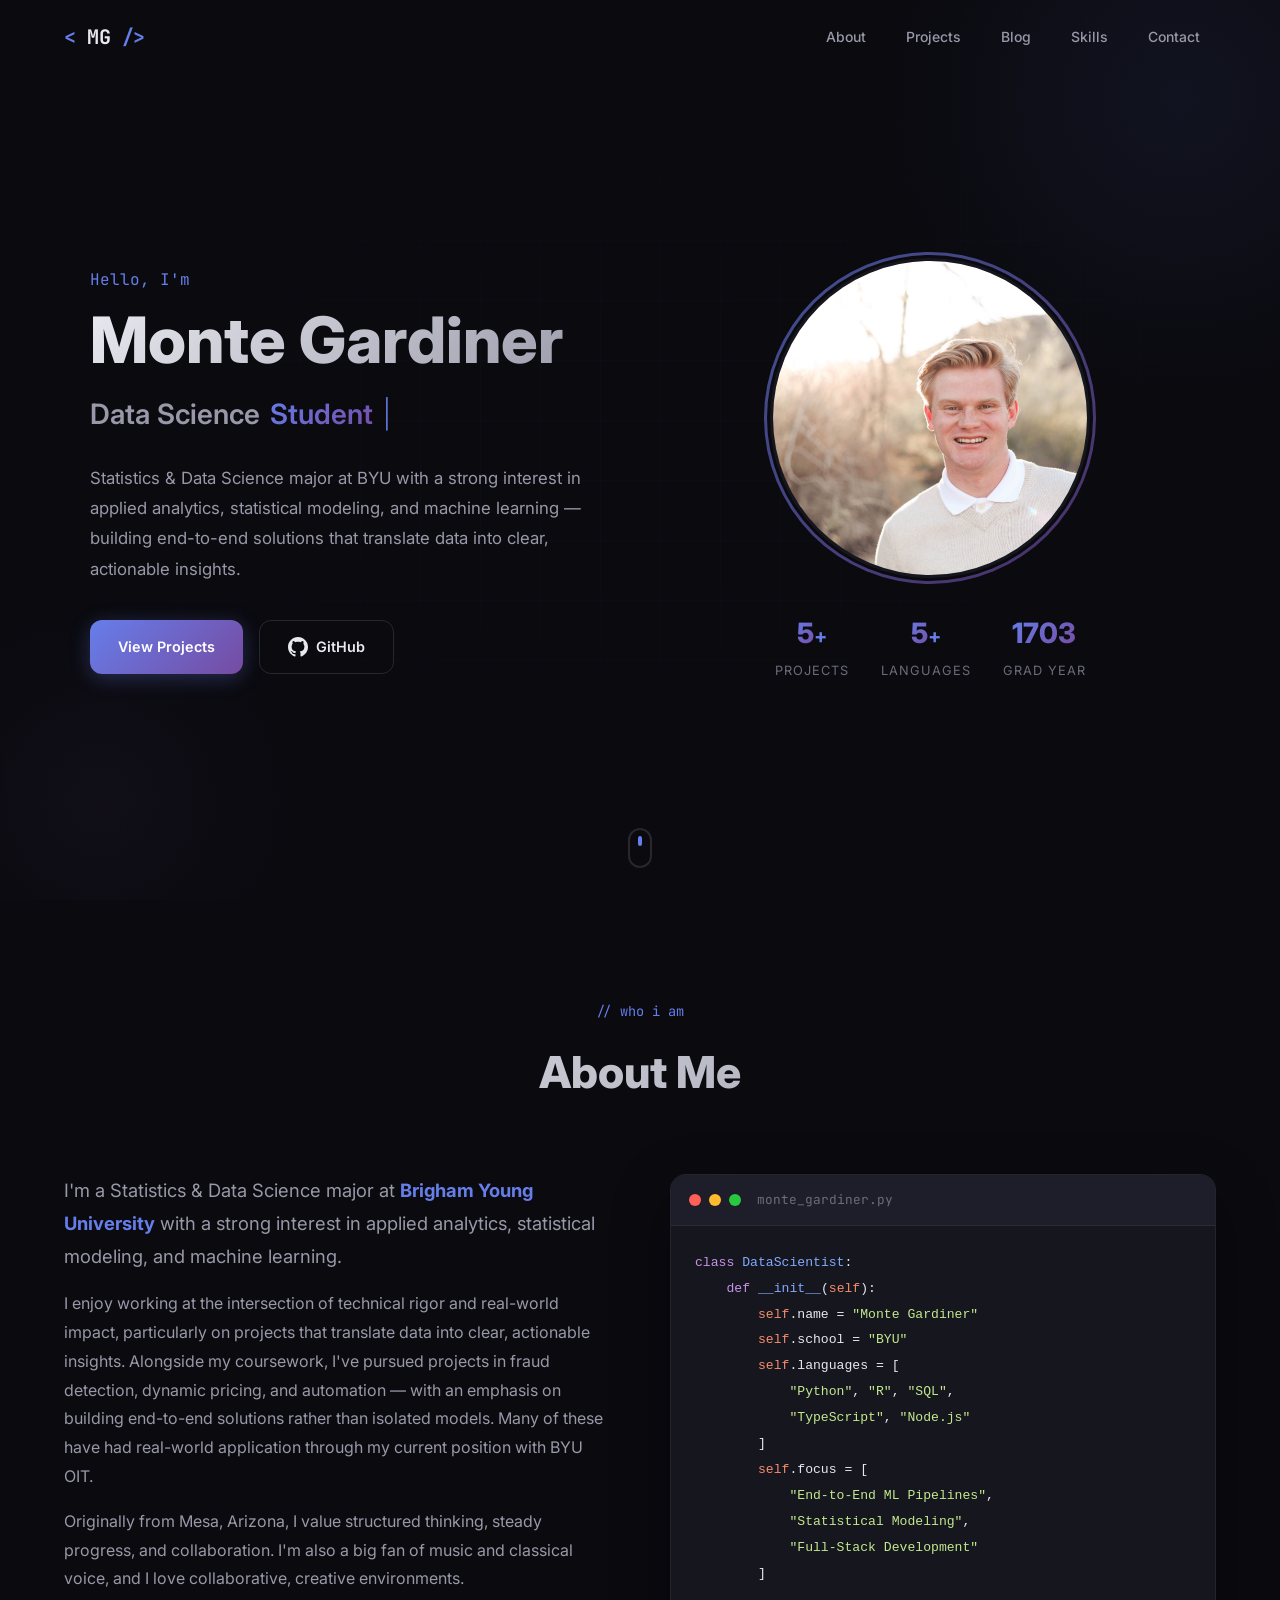
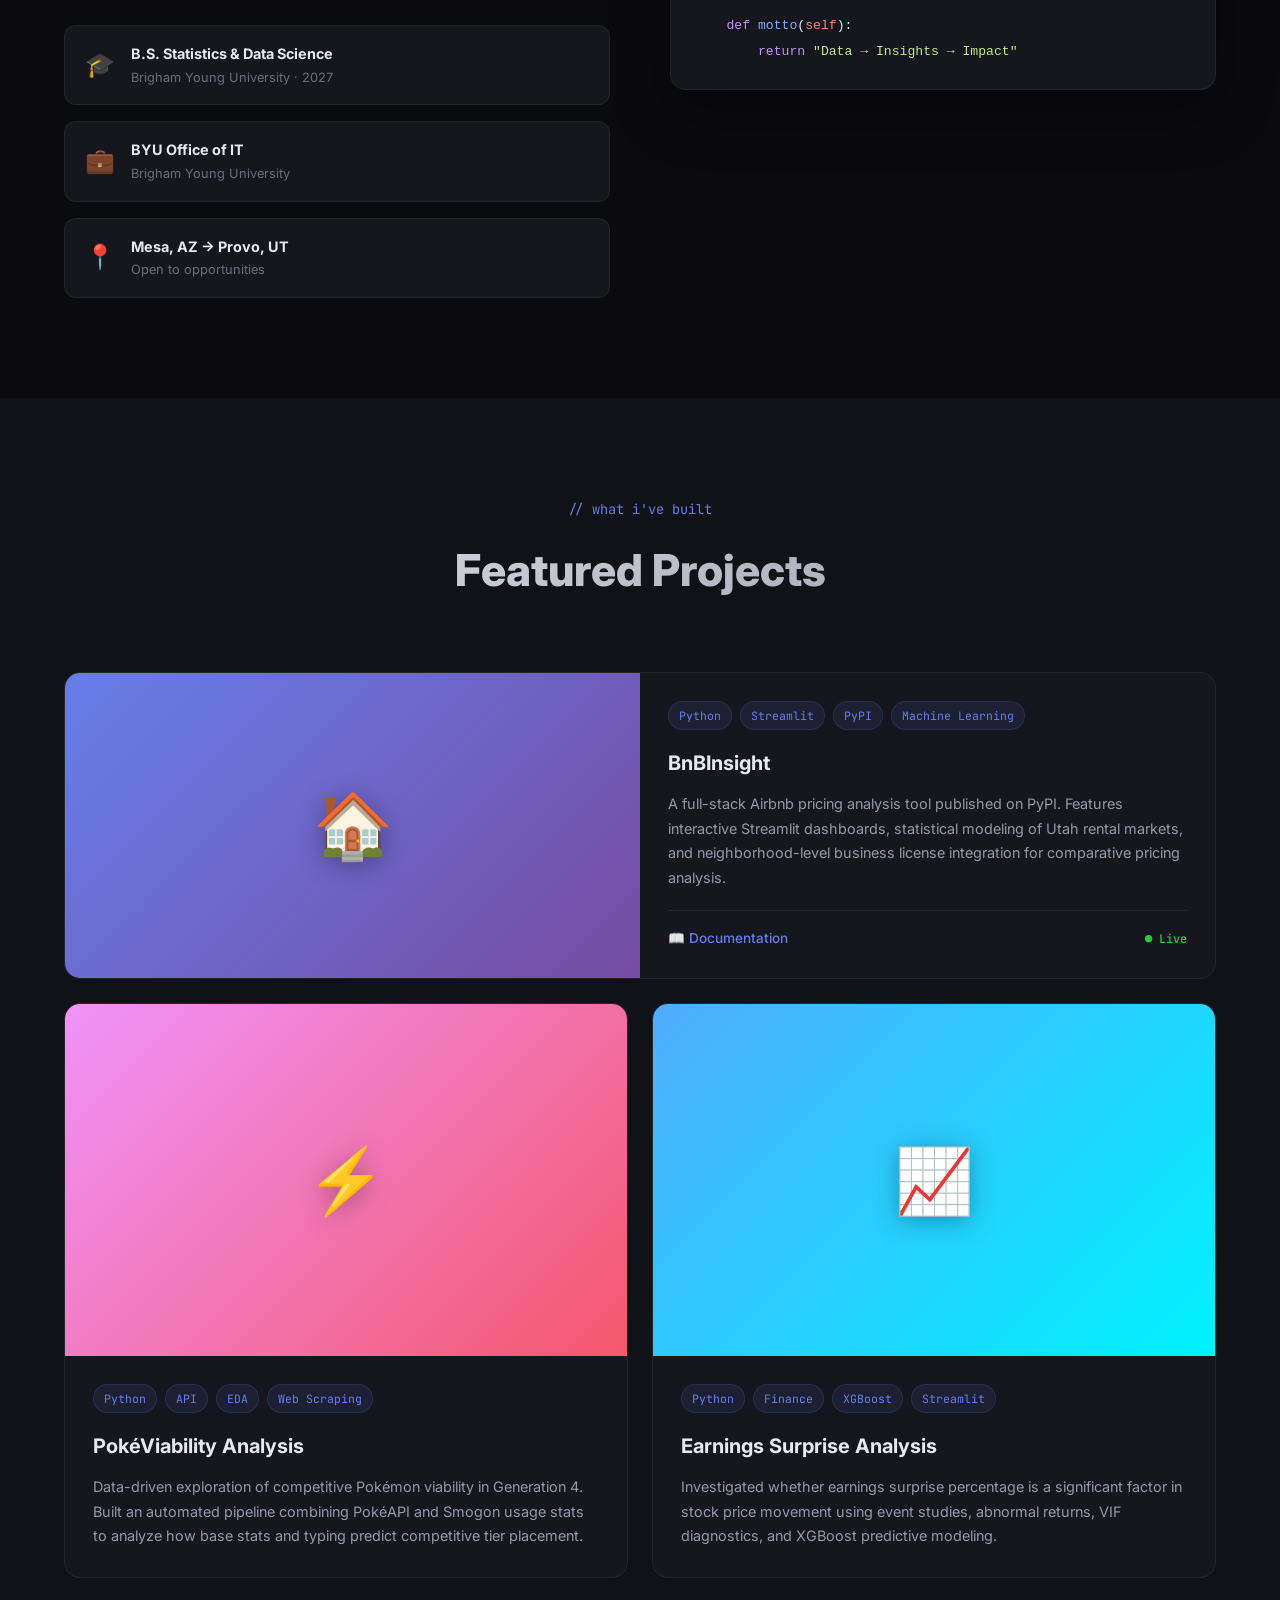
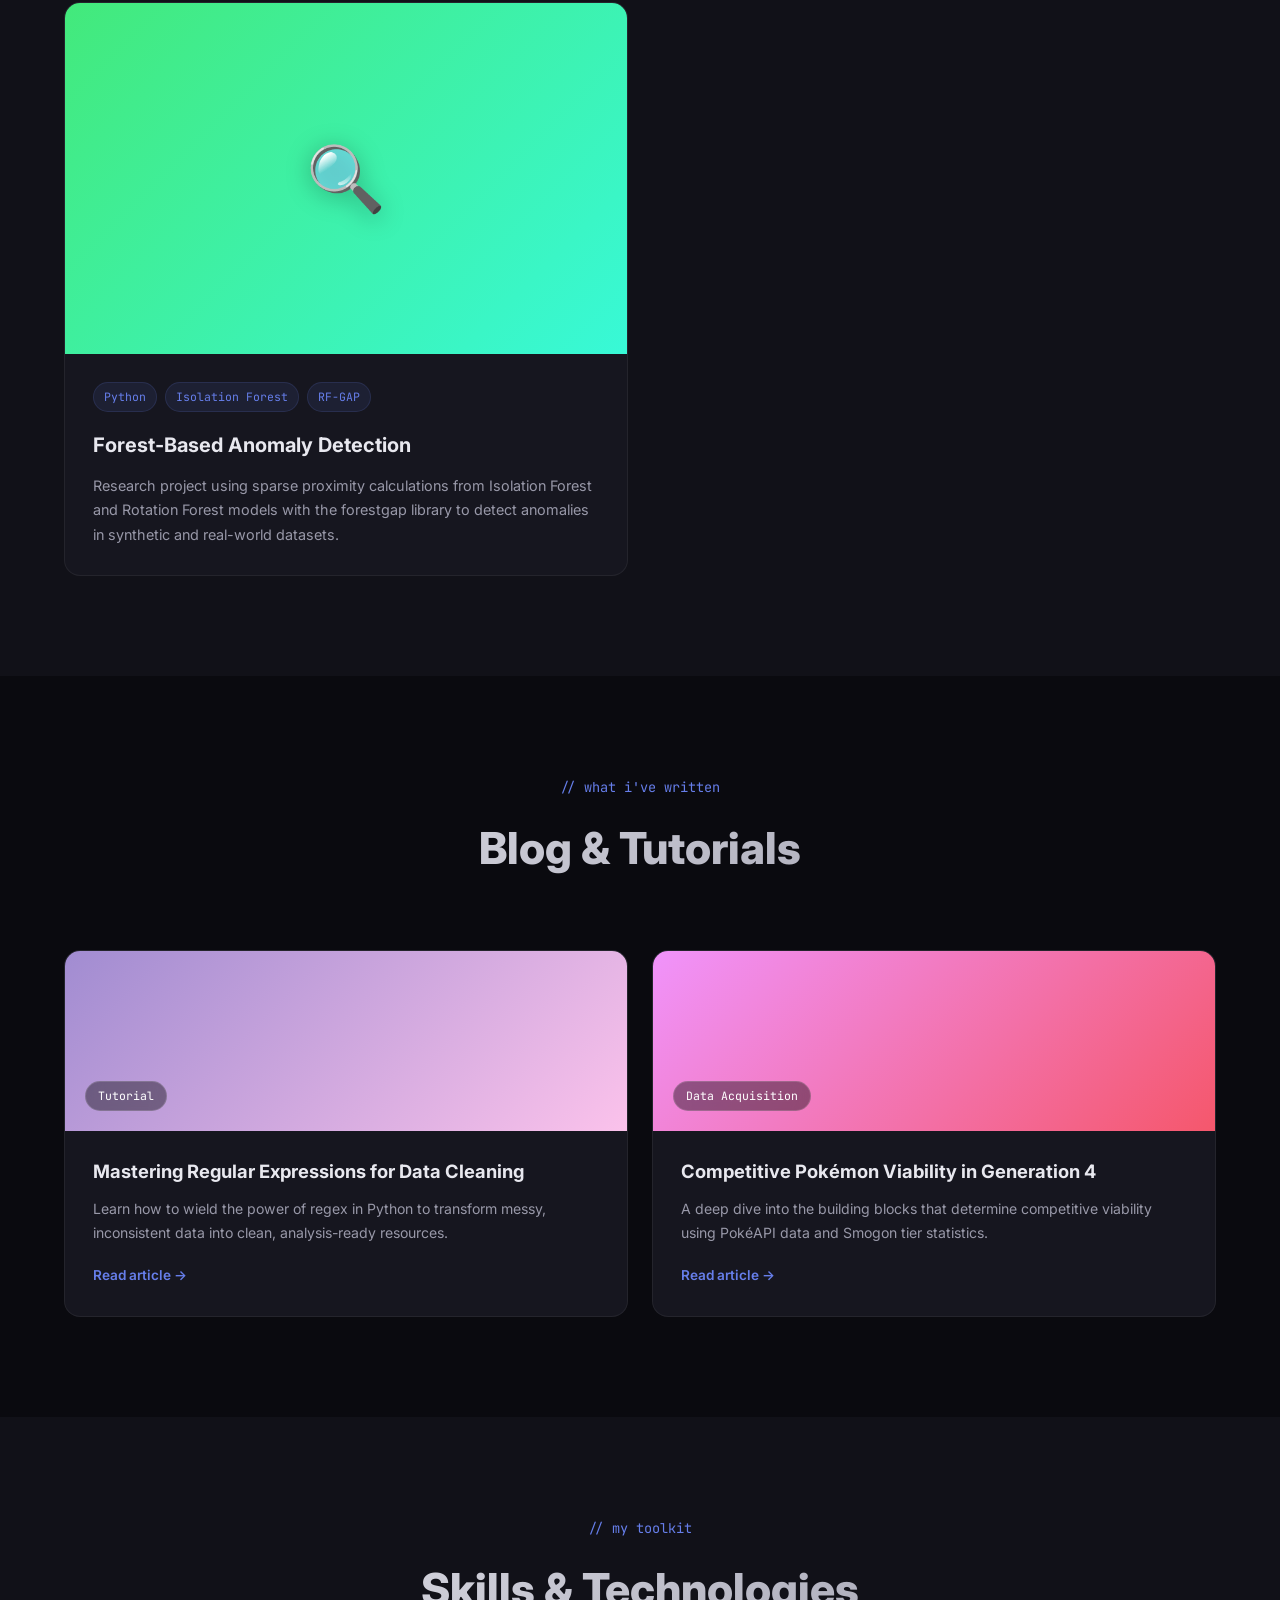
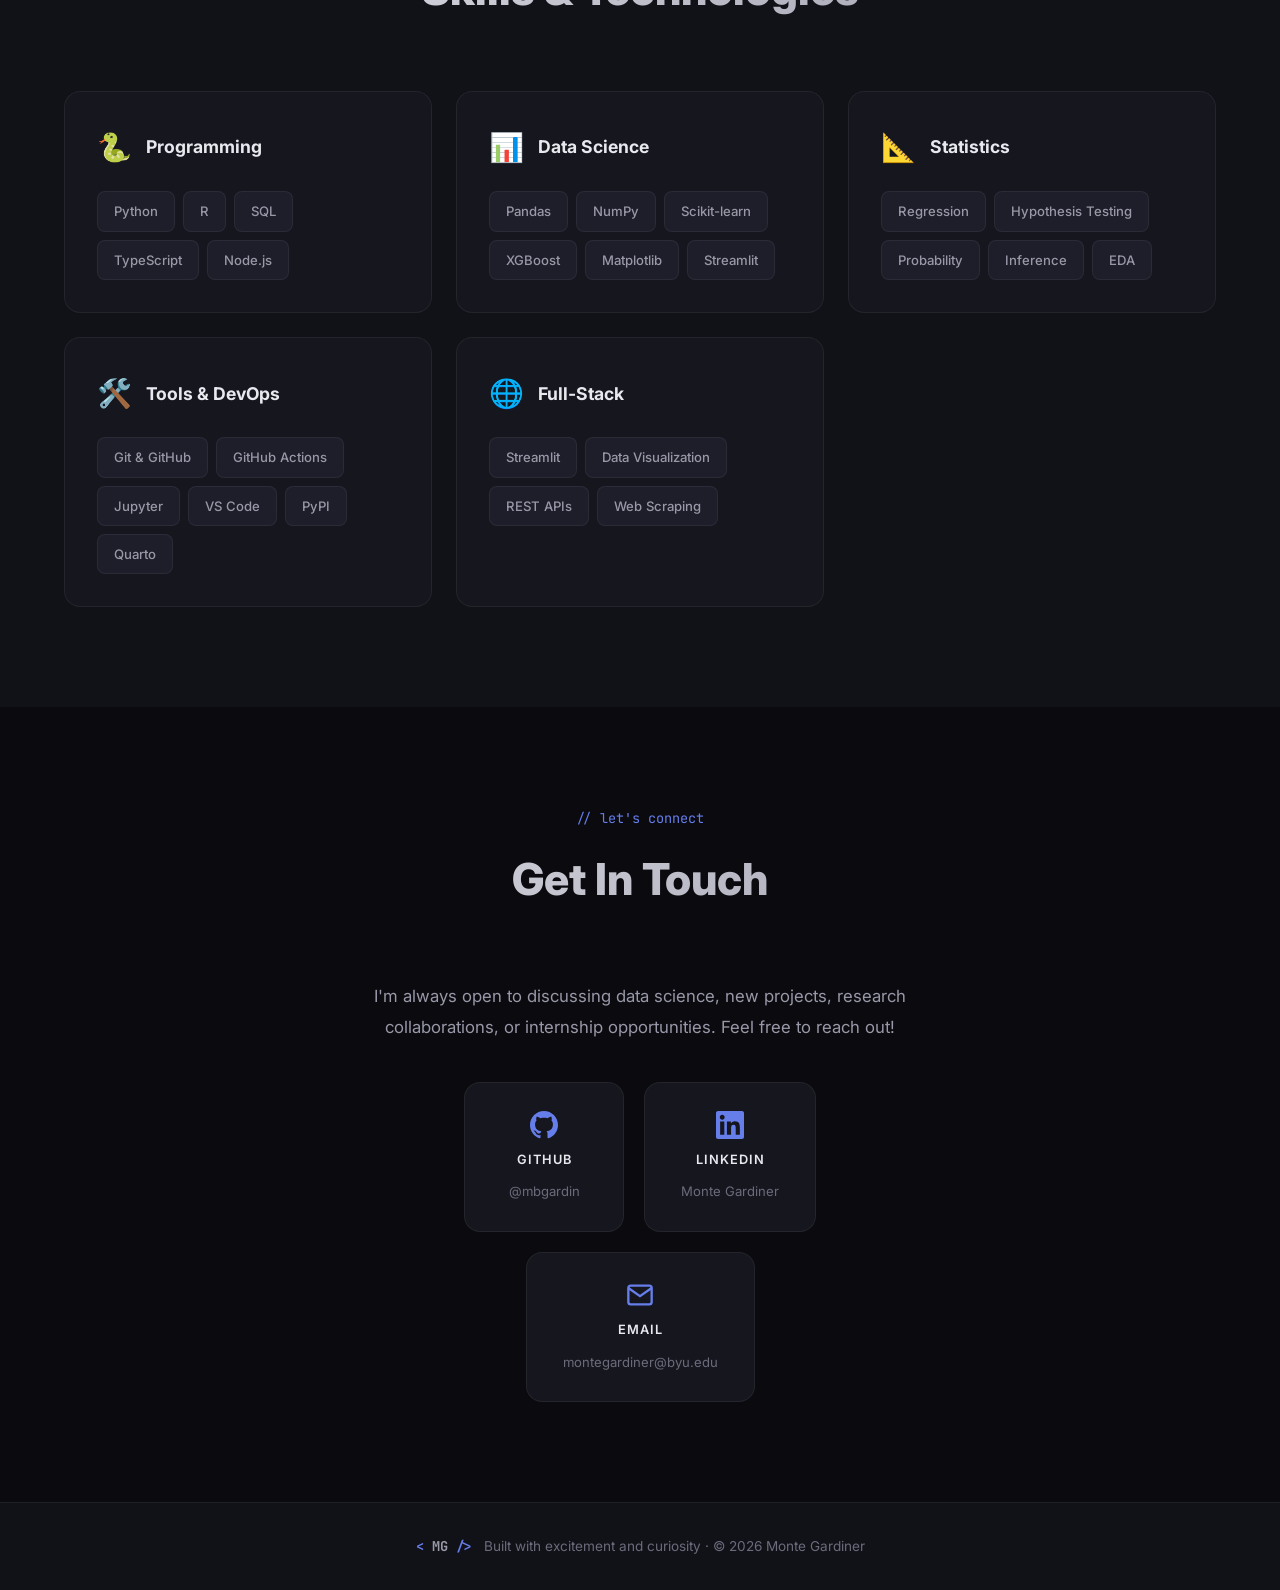
==== commit 7aa320ed: "gitignore updated to remove trash, fixed formating in index header and footer." ====
--- a/index.html
+++ b/index.html
@@ -1,21 +1,26 @@
 <!DOCTYPE html>
 <html lang="en">
+
 <head>
     <meta charset="UTF-8">
     <meta name="viewport" content="width=device-width, initial-scale=1.0">
-    <meta name="description" content="Monte Gardiner — Data Science Portfolio. Undergraduate in Statistical Data Science at BYU specializing in machine learning, statistical modeling, and applied analytics.">
+    <meta name="description"
+        content="Monte Gardiner — Data Science Portfolio. Undergraduate in Statistical Data Science at BYU specializing in machine learning, statistical modeling, and applied analytics.">
     <title>Monte Gardiner | Data Science Portfolio</title>
     <link rel="preconnect" href="https://fonts.googleapis.com">
     <link rel="preconnect" href="https://fonts.gstatic.com" crossorigin>
-    <link href="https://fonts.googleapis.com/css2?family=Inter:wght@300;400;500;600;700;800&family=JetBrains+Mono:wght@400;500&display=swap" rel="stylesheet">
+    <link
+        href="https://fonts.googleapis.com/css2?family=Inter:wght@300;400;500;600;700;800&family=JetBrains+Mono:wght@400;500&display=swap"
+        rel="stylesheet">
     <link rel="stylesheet" href="styles.css">
 </head>
+
 <body>
     <!-- Navigation -->
     <nav class="navbar" id="navbar">
         <div class="nav-container">
             <a href="#hero" class="nav-logo">
-                <span class="logo-bracket">&lt;</span>MG<span class="logo-bracket"> /&gt;</span>
+                <span class="logo-bracket">&lt;</span> MG<span class="logo-bracket"> /&gt;</span>
             </a>
             <ul class="nav-links" id="nav-links">
                 <li><a href="#about" class="nav-link">About</a></li>
@@ -45,14 +50,17 @@
                     <span class="cursor">|</span>
                 </div>
                 <p class="hero-description">
-                    Statistics & Data Science major at BYU with a strong interest in applied analytics, 
-                    statistical modeling, and machine learning — building end-to-end solutions that translate 
+                    Statistics & Data Science major at BYU with a strong interest in applied analytics,
+                    statistical modeling, and machine learning — building end-to-end solutions that translate
                     data into clear, actionable insights.
                 </p>
                 <div class="hero-buttons">
                     <a href="#projects" class="btn btn-primary">View Projects</a>
                     <a href="https://github.com/mbgardin" class="btn btn-outline" target="_blank" rel="noopener">
-                        <svg width="20" height="20" viewBox="0 0 24 24" fill="currentColor"><path d="M12 0c-6.626 0-12 5.373-12 12 0 5.302 3.438 9.8 8.207 11.387.599.111.793-.261.793-.577v-2.234c-3.338.726-4.033-1.416-4.033-1.416-.546-1.387-1.333-1.756-1.333-1.756-1.089-.745.083-.729.083-.729 1.205.084 1.839 1.237 1.839 1.237 1.07 1.834 2.807 1.304 3.492.997.107-.775.418-1.305.762-1.604-2.665-.305-5.467-1.334-5.467-5.931 0-1.311.469-2.381 1.236-3.221-.124-.303-.535-1.524.117-3.176 0 0 1.008-.322 3.301 1.23.957-.266 1.983-.399 3.003-.404 1.02.005 2.047.138 3.006.404 2.291-1.552 3.297-1.23 3.297-1.23.653 1.653.242 2.874.118 3.176.77.84 1.235 1.911 1.235 3.221 0 4.609-2.807 5.624-5.479 5.921.43.372.823 1.102.823 2.222v3.293c0 .319.192.694.801.576 4.765-1.589 8.199-6.086 8.199-11.386 0-6.627-5.373-12-12-12z"/></svg>
+                        <svg width="20" height="20" viewBox="0 0 24 24" fill="currentColor">
+                            <path
+                                d="M12 0c-6.626 0-12 5.373-12 12 0 5.302 3.438 9.8 8.207 11.387.599.111.793-.261.793-.577v-2.234c-3.338.726-4.033-1.416-4.033-1.416-.546-1.387-1.333-1.756-1.333-1.756-1.089-.745.083-.729.083-.729 1.205.084 1.839 1.237 1.839 1.237 1.07 1.834 2.807 1.304 3.492.997.107-.775.418-1.305.762-1.604-2.665-.305-5.467-1.334-5.467-5.931 0-1.311.469-2.381 1.236-3.221-.124-.303-.535-1.524.117-3.176 0 0 1.008-.322 3.301 1.23.957-.266 1.983-.399 3.003-.404 1.02.005 2.047.138 3.006.404 2.291-1.552 3.297-1.23 3.297-1.23.653 1.653.242 2.874.118 3.176.77.84 1.235 1.911 1.235 3.221 0 4.609-2.807 5.624-5.479 5.921.43.372.823 1.102.823 2.222v3.293c0 .319.192.694.801.576 4.765-1.589 8.199-6.086 8.199-11.386 0-6.627-5.373-12-12-12z" />
+                        </svg>
                         GitHub
                     </a>
                 </div>
@@ -93,19 +101,20 @@
             <div class="about-grid">
                 <div class="about-text">
                     <p class="about-lead">
-                        I'm a Statistics & Data Science major at <strong>Brigham Young University</strong> with a 
+                        I'm a Statistics & Data Science major at <strong>Brigham Young University</strong> with a
                         strong interest in applied analytics, statistical modeling, and machine learning.
                     </p>
                     <p>
-                        I enjoy working at the intersection of technical rigor and real-world impact, particularly on 
-                        projects that translate data into clear, actionable insights. Alongside my coursework, I've 
-                        pursued projects in fraud detection, dynamic pricing, and automation — with an emphasis on 
-                        building end-to-end solutions rather than isolated models. Many of these have had real-world 
+                        I enjoy working at the intersection of technical rigor and real-world impact, particularly on
+                        projects that translate data into clear, actionable insights. Alongside my coursework, I've
+                        pursued projects in fraud detection, dynamic pricing, and automation — with an emphasis on
+                        building end-to-end solutions rather than isolated models. Many of these have had real-world
                         application through my current position with BYU OIT.
                     </p>
                     <p>
-                        Originally from Mesa, Arizona, I value structured thinking, steady progress, and collaboration. 
-                        I'm also a big fan of music and classical voice, and I love collaborative, creative environments.
+                        Originally from Mesa, Arizona, I value structured thinking, steady progress, and collaboration.
+                        I'm also a big fan of music and classical voice, and I love collaborative, creative
+                        environments.
                     </p>
                     <div class="about-details">
                         <div class="detail-item">
@@ -140,7 +149,8 @@
                                 <span class="dot dot-green"></span>
                                 <span class="code-title">monte_gardiner.py</span>
                             </div>
-                            <pre class="code-content"><code><span class="code-keyword">class</span> <span class="code-class">DataScientist</span>:
+                            <pre
+                                class="code-content"><code><span class="code-keyword">class</span> <span class="code-class">DataScientist</span>:
     <span class="code-keyword">def</span> <span class="code-func">__init__</span>(<span class="code-param">self</span>):
         <span class="code-param">self</span>.name = <span class="code-string">"Monte Gardiner"</span>
         <span class="code-param">self</span>.school = <span class="code-string">"BYU"</span>
@@ -174,16 +184,27 @@
                 <!-- Project 1: BnBInsight -->
                 <div class="project-card project-featured">
                     <div class="project-image">
-                        <div class="project-image-placeholder" style="background: linear-gradient(135deg, #667eea 0%, #764ba2 100%);">
+                        <div class="project-image-placeholder"
+                            style="background: linear-gradient(135deg, #667eea 0%, #764ba2 100%);">
                             <div class="project-icon">🏠</div>
                         </div>
                         <div class="project-overlay">
                             <div class="project-links">
-                                <a href="https://github.com/mbgardin/BnBInsight" class="project-link" target="_blank" rel="noopener" title="Source Code">
-                                    <svg width="22" height="22" viewBox="0 0 24 24" fill="currentColor"><path d="M12 0c-6.626 0-12 5.373-12 12 0 5.302 3.438 9.8 8.207 11.387.599.111.793-.261.793-.577v-2.234c-3.338.726-4.033-1.416-4.033-1.416-.546-1.387-1.333-1.756-1.333-1.756-1.089-.745.083-.729.083-.729 1.205.084 1.839 1.237 1.839 1.237 1.07 1.834 2.807 1.304 3.492.997.107-.775.418-1.305.762-1.604-2.665-.305-5.467-1.334-5.467-5.931 0-1.311.469-2.381 1.236-3.221-.124-.303-.535-1.524.117-3.176 0 0 1.008-.322 3.301 1.23.957-.266 1.983-.399 3.003-.404 1.02.005 2.047.138 3.006.404 2.291-1.552 3.297-1.23 3.297-1.23.653 1.653.242 2.874.118 3.176.77.84 1.235 1.911 1.235 3.221 0 4.609-2.807 5.624-5.479 5.921.43.372.823 1.102.823 2.222v3.293c0 .319.192.694.801.576 4.765-1.589 8.199-6.086 8.199-11.386 0-6.627-5.373-12-12-12z"/></svg>
+                                <a href="https://github.com/mbgardin/BnBInsight" class="project-link" target="_blank"
+                                    rel="noopener" title="Source Code">
+                                    <svg width="22" height="22" viewBox="0 0 24 24" fill="currentColor">
+                                        <path
+                                            d="M12 0c-6.626 0-12 5.373-12 12 0 5.302 3.438 9.8 8.207 11.387.599.111.793-.261.793-.577v-2.234c-3.338.726-4.033-1.416-4.033-1.416-.546-1.387-1.333-1.756-1.333-1.756-1.089-.745.083-.729.083-.729 1.205.084 1.839 1.237 1.839 1.237 1.07 1.834 2.807 1.304 3.492.997.107-.775.418-1.305.762-1.604-2.665-.305-5.467-1.334-5.467-5.931 0-1.311.469-2.381 1.236-3.221-.124-.303-.535-1.524.117-3.176 0 0 1.008-.322 3.301 1.23.957-.266 1.983-.399 3.003-.404 1.02.005 2.047.138 3.006.404 2.291-1.552 3.297-1.23 3.297-1.23.653 1.653.242 2.874.118 3.176.77.84 1.235 1.911 1.235 3.221 0 4.609-2.807 5.624-5.479 5.921.43.372.823 1.102.823 2.222v3.293c0 .319.192.694.801.576 4.765-1.589 8.199-6.086 8.199-11.386 0-6.627-5.373-12-12-12z" />
+                                    </svg>
                                 </a>
-                                <a href="https://bnbinsight.streamlit.app/" class="project-link" target="_blank" rel="noopener" title="Live Demo">
-                                    <svg width="22" height="22" viewBox="0 0 24 24" fill="none" stroke="currentColor" stroke-width="2"><path d="M18 13v6a2 2 0 0 1-2 2H5a2 2 0 0 1-2-2V8a2 2 0 0 1 2-2h6"/><polyline points="15 3 21 3 21 9"/><line x1="10" y1="14" x2="21" y2="3"/></svg>
+                                <a href="https://bnbinsight.streamlit.app/" class="project-link" target="_blank"
+                                    rel="noopener" title="Live Demo">
+                                    <svg width="22" height="22" viewBox="0 0 24 24" fill="none" stroke="currentColor"
+                                        stroke-width="2">
+                                        <path d="M18 13v6a2 2 0 0 1-2 2H5a2 2 0 0 1-2-2V8a2 2 0 0 1 2-2h6" />
+                                        <polyline points="15 3 21 3 21 9" />
+                                        <line x1="10" y1="14" x2="21" y2="3" />
+                                    </svg>
                                 </a>
                             </div>
                         </div>
@@ -197,12 +218,13 @@
                         </div>
                         <h3 class="project-title">BnBInsight</h3>
                         <p class="project-description">
-                            A full-stack Airbnb pricing analysis tool published on PyPI. Features interactive 
-                            Streamlit dashboards, statistical modeling of Utah rental markets, and neighborhood-level 
+                            A full-stack Airbnb pricing analysis tool published on PyPI. Features interactive
+                            Streamlit dashboards, statistical modeling of Utah rental markets, and neighborhood-level
                             business license integration for comparative pricing analysis.
                         </p>
                         <div class="project-footer">
-                            <a href="https://mbgardin.github.io/BnBInsight/tutorial.html" class="project-docs-link" target="_blank" rel="noopener">
+                            <a href="https://mbgardin.github.io/BnBInsight/tutorial.html" class="project-docs-link"
+                                target="_blank" rel="noopener">
                                 📖 Documentation
                             </a>
                             <span class="project-status live">● Live</span>
@@ -213,16 +235,27 @@
                 <!-- Project 2: PokeViability -->
                 <div class="project-card">
                     <div class="project-image">
-                        <div class="project-image-placeholder" style="background: linear-gradient(135deg, #f093fb 0%, #f5576c 100%);">
+                        <div class="project-image-placeholder"
+                            style="background: linear-gradient(135deg, #f093fb 0%, #f5576c 100%);">
                             <div class="project-icon">⚡</div>
                         </div>
                         <div class="project-overlay">
                             <div class="project-links">
-                                <a href="https://github.com/mbgardin/PokeViability" class="project-link" target="_blank" rel="noopener" title="Source Code">
-                                    <svg width="22" height="22" viewBox="0 0 24 24" fill="currentColor"><path d="M12 0c-6.626 0-12 5.373-12 12 0 5.302 3.438 9.8 8.207 11.387.599.111.793-.261.793-.577v-2.234c-3.338.726-4.033-1.416-4.033-1.416-.546-1.387-1.333-1.756-1.333-1.756-1.089-.745.083-.729.083-.729 1.205.084 1.839 1.237 1.839 1.237 1.07 1.834 2.807 1.304 3.492.997.107-.775.418-1.305.762-1.604-2.665-.305-5.467-1.334-5.467-5.931 0-1.311.469-2.381 1.236-3.221-.124-.303-.535-1.524.117-3.176 0 0 1.008-.322 3.301 1.23.957-.266 1.983-.399 3.003-.404 1.02.005 2.047.138 3.006.404 2.291-1.552 3.297-1.23 3.297-1.23.653 1.653.242 2.874.118 3.176.77.84 1.235 1.911 1.235 3.221 0 4.609-2.807 5.624-5.479 5.921.43.372.823 1.102.823 2.222v3.293c0 .319.192.694.801.576 4.765-1.589 8.199-6.086 8.199-11.386 0-6.627-5.373-12-12-12z"/></svg>
+                                <a href="https://github.com/mbgardin/PokeViability" class="project-link" target="_blank"
+                                    rel="noopener" title="Source Code">
+                                    <svg width="22" height="22" viewBox="0 0 24 24" fill="currentColor">
+                                        <path
+                                            d="M12 0c-6.626 0-12 5.373-12 12 0 5.302 3.438 9.8 8.207 11.387.599.111.793-.261.793-.577v-2.234c-3.338.726-4.033-1.416-4.033-1.416-.546-1.387-1.333-1.756-1.333-1.756-1.089-.745.083-.729.083-.729 1.205.084 1.839 1.237 1.839 1.237 1.07 1.834 2.807 1.304 3.492.997.107-.775.418-1.305.762-1.604-2.665-.305-5.467-1.334-5.467-5.931 0-1.311.469-2.381 1.236-3.221-.124-.303-.535-1.524.117-3.176 0 0 1.008-.322 3.301 1.23.957-.266 1.983-.399 3.003-.404 1.02.005 2.047.138 3.006.404 2.291-1.552 3.297-1.23 3.297-1.23.653 1.653.242 2.874.118 3.176.77.84 1.235 1.911 1.235 3.221 0 4.609-2.807 5.624-5.479 5.921.43.372.823 1.102.823 2.222v3.293c0 .319.192.694.801.576 4.765-1.589 8.199-6.086 8.199-11.386 0-6.627-5.373-12-12-12z" />
+                                    </svg>
                                 </a>
                                 <a href="eda_blog_post.html" class="project-link" title="Blog Post">
-                                    <svg width="22" height="22" viewBox="0 0 24 24" fill="none" stroke="currentColor" stroke-width="2"><path d="M14 2H6a2 2 0 0 0-2 2v16a2 2 0 0 0 2 2h12a2 2 0 0 0 2-2V8z"/><polyline points="14 2 14 8 20 8"/><line x1="16" y1="13" x2="8" y2="13"/><line x1="16" y1="17" x2="8" y2="17"/></svg>
+                                    <svg width="22" height="22" viewBox="0 0 24 24" fill="none" stroke="currentColor"
+                                        stroke-width="2">
+                                        <path d="M14 2H6a2 2 0 0 0-2 2v16a2 2 0 0 0 2 2h12a2 2 0 0 0 2-2V8z" />
+                                        <polyline points="14 2 14 8 20 8" />
+                                        <line x1="16" y1="13" x2="8" y2="13" />
+                                        <line x1="16" y1="17" x2="8" y2="17" />
+                                    </svg>
                                 </a>
                             </div>
                         </div>
@@ -236,8 +269,8 @@
                         </div>
                         <h3 class="project-title">PokéViability Analysis</h3>
                         <p class="project-description">
-                            Data-driven exploration of competitive Pokémon viability in Generation 4. 
-                            Built an automated pipeline combining PokéAPI and Smogon usage stats to 
+                            Data-driven exploration of competitive Pokémon viability in Generation 4.
+                            Built an automated pipeline combining PokéAPI and Smogon usage stats to
                             analyze how base stats and typing predict competitive tier placement.
                         </p>
                     </div>
@@ -246,13 +279,18 @@
                 <!-- Project 3: Earnings Surprise -->
                 <div class="project-card">
                     <div class="project-image">
-                        <div class="project-image-placeholder" style="background: linear-gradient(135deg, #4facfe 0%, #00f2fe 100%);">
+                        <div class="project-image-placeholder"
+                            style="background: linear-gradient(135deg, #4facfe 0%, #00f2fe 100%);">
                             <div class="project-icon">📈</div>
                         </div>
                         <div class="project-overlay">
                             <div class="project-links">
-                                <a href="https://github.com/mbgardin" class="project-link" target="_blank" rel="noopener" title="Source Code">
-                                    <svg width="22" height="22" viewBox="0 0 24 24" fill="currentColor"><path d="M12 0c-6.626 0-12 5.373-12 12 0 5.302 3.438 9.8 8.207 11.387.599.111.793-.261.793-.577v-2.234c-3.338.726-4.033-1.416-4.033-1.416-.546-1.387-1.333-1.756-1.333-1.756-1.089-.745.083-.729.083-.729 1.205.084 1.839 1.237 1.839 1.237 1.07 1.834 2.807 1.304 3.492.997.107-.775.418-1.305.762-1.604-2.665-.305-5.467-1.334-5.467-5.931 0-1.311.469-2.381 1.236-3.221-.124-.303-.535-1.524.117-3.176 0 0 1.008-.322 3.301 1.23.957-.266 1.983-.399 3.003-.404 1.02.005 2.047.138 3.006.404 2.291-1.552 3.297-1.23 3.297-1.23.653 1.653.242 2.874.118 3.176.77.84 1.235 1.911 1.235 3.221 0 4.609-2.807 5.624-5.479 5.921.43.372.823 1.102.823 2.222v3.293c0 .319.192.694.801.576 4.765-1.589 8.199-6.086 8.199-11.386 0-6.627-5.373-12-12-12z"/></svg>
+                                <a href="https://github.com/mbgardin" class="project-link" target="_blank"
+                                    rel="noopener" title="Source Code">
+                                    <svg width="22" height="22" viewBox="0 0 24 24" fill="currentColor">
+                                        <path
+                                            d="M12 0c-6.626 0-12 5.373-12 12 0 5.302 3.438 9.8 8.207 11.387.599.111.793-.261.793-.577v-2.234c-3.338.726-4.033-1.416-4.033-1.416-.546-1.387-1.333-1.756-1.333-1.756-1.089-.745.083-.729.083-.729 1.205.084 1.839 1.237 1.839 1.237 1.07 1.834 2.807 1.304 3.492.997.107-.775.418-1.305.762-1.604-2.665-.305-5.467-1.334-5.467-5.931 0-1.311.469-2.381 1.236-3.221-.124-.303-.535-1.524.117-3.176 0 0 1.008-.322 3.301 1.23.957-.266 1.983-.399 3.003-.404 1.02.005 2.047.138 3.006.404 2.291-1.552 3.297-1.23 3.297-1.23.653 1.653.242 2.874.118 3.176.77.84 1.235 1.911 1.235 3.221 0 4.609-2.807 5.624-5.479 5.921.43.372.823 1.102.823 2.222v3.293c0 .319.192.694.801.576 4.765-1.589 8.199-6.086 8.199-11.386 0-6.627-5.373-12-12-12z" />
+                                    </svg>
                                 </a>
                             </div>
                         </div>
@@ -266,8 +304,8 @@
                         </div>
                         <h3 class="project-title">Earnings Surprise Analysis</h3>
                         <p class="project-description">
-                            Investigated whether earnings surprise percentage is a significant factor in 
-                            stock price movement using event studies, abnormal returns, VIF diagnostics, 
+                            Investigated whether earnings surprise percentage is a significant factor in
+                            stock price movement using event studies, abnormal returns, VIF diagnostics,
                             and XGBoost predictive modeling.
                         </p>
                     </div>
@@ -276,13 +314,18 @@
                 <!-- Project 4: Anomaly Detection -->
                 <div class="project-card">
                     <div class="project-image">
-                        <div class="project-image-placeholder" style="background: linear-gradient(135deg, #43e97b 0%, #38f9d7 100%);">
+                        <div class="project-image-placeholder"
+                            style="background: linear-gradient(135deg, #43e97b 0%, #38f9d7 100%);">
                             <div class="project-icon">🔍</div>
                         </div>
                         <div class="project-overlay">
                             <div class="project-links">
-                                <a href="https://github.com/mbgardin" class="project-link" target="_blank" rel="noopener" title="Source Code">
-                                    <svg width="22" height="22" viewBox="0 0 24 24" fill="currentColor"><path d="M12 0c-6.626 0-12 5.373-12 12 0 5.302 3.438 9.8 8.207 11.387.599.111.793-.261.793-.577v-2.234c-3.338.726-4.033-1.416-4.033-1.416-.546-1.387-1.333-1.756-1.333-1.756-1.089-.745.083-.729.083-.729 1.205.084 1.839 1.237 1.839 1.237 1.07 1.834 2.807 1.304 3.492.997.107-.775.418-1.305.762-1.604-2.665-.305-5.467-1.334-5.467-5.931 0-1.311.469-2.381 1.236-3.221-.124-.303-.535-1.524.117-3.176 0 0 1.008-.322 3.301 1.23.957-.266 1.983-.399 3.003-.404 1.02.005 2.047.138 3.006.404 2.291-1.552 3.297-1.23 3.297-1.23.653 1.653.242 2.874.118 3.176.77.84 1.235 1.911 1.235 3.221 0 4.609-2.807 5.624-5.479 5.921.43.372.823 1.102.823 2.222v3.293c0 .319.192.694.801.576 4.765-1.589 8.199-6.086 8.199-11.386 0-6.627-5.373-12-12-12z"/></svg>
+                                <a href="https://github.com/mbgardin" class="project-link" target="_blank"
+                                    rel="noopener" title="Source Code">
+                                    <svg width="22" height="22" viewBox="0 0 24 24" fill="currentColor">
+                                        <path
+                                            d="M12 0c-6.626 0-12 5.373-12 12 0 5.302 3.438 9.8 8.207 11.387.599.111.793-.261.793-.577v-2.234c-3.338.726-4.033-1.416-4.033-1.416-.546-1.387-1.333-1.756-1.333-1.756-1.089-.745.083-.729.083-.729 1.205.084 1.839 1.237 1.839 1.237 1.07 1.834 2.807 1.304 3.492.997.107-.775.418-1.305.762-1.604-2.665-.305-5.467-1.334-5.467-5.931 0-1.311.469-2.381 1.236-3.221-.124-.303-.535-1.524.117-3.176 0 0 1.008-.322 3.301 1.23.957-.266 1.983-.399 3.003-.404 1.02.005 2.047.138 3.006.404 2.291-1.552 3.297-1.23 3.297-1.23.653 1.653.242 2.874.118 3.176.77.84 1.235 1.911 1.235 3.221 0 4.609-2.807 5.624-5.479 5.921.43.372.823 1.102.823 2.222v3.293c0 .319.192.694.801.576 4.765-1.589 8.199-6.086 8.199-11.386 0-6.627-5.373-12-12-12z" />
+                                    </svg>
                                 </a>
                             </div>
                         </div>
@@ -295,8 +338,8 @@
                         </div>
                         <h3 class="project-title">Forest-Based Anomaly Detection</h3>
                         <p class="project-description">
-                            Research project using sparse proximity calculations from Isolation Forest and 
-                            Rotation Forest models with the forestgap library to detect anomalies in 
+                            Research project using sparse proximity calculations from Isolation Forest and
+                            Rotation Forest models with the forestgap library to detect anomalies in
                             synthetic and real-world datasets.
                         </p>
                     </div>
@@ -319,7 +362,8 @@
                     </div>
                     <div class="blog-card-content">
                         <h3>Mastering Regular Expressions for Data Cleaning</h3>
-                        <p>Learn how to wield the power of regex in Python to transform messy, inconsistent data into clean, analysis-ready resources.</p>
+                        <p>Learn how to wield the power of regex in Python to transform messy, inconsistent data into
+                            clean, analysis-ready resources.</p>
                         <span class="blog-read-more">Read article →</span>
                     </div>
                 </a>
@@ -329,7 +373,8 @@
                     </div>
                     <div class="blog-card-content">
                         <h3>Competitive Pokémon Viability in Generation 4</h3>
-                        <p>A deep dive into the building blocks that determine competitive viability using PokéAPI data and Smogon tier statistics.</p>
+                        <p>A deep dive into the building blocks that determine competitive viability using PokéAPI data
+                            and Smogon tier statistics.</p>
                         <span class="blog-read-more">Read article →</span>
                     </div>
                 </a>
@@ -424,22 +469,33 @@
             </div>
             <div class="contact-content">
                 <p class="contact-text">
-                    I'm always open to discussing data science, new projects, research collaborations, 
+                    I'm always open to discussing data science, new projects, research collaborations,
                     or internship opportunities. Feel free to reach out!
                 </p>
                 <div class="contact-links">
                     <a href="https://github.com/mbgardin" class="contact-card" target="_blank" rel="noopener">
-                        <svg width="28" height="28" viewBox="0 0 24 24" fill="currentColor"><path d="M12 0c-6.626 0-12 5.373-12 12 0 5.302 3.438 9.8 8.207 11.387.599.111.793-.261.793-.577v-2.234c-3.338.726-4.033-1.416-4.033-1.416-.546-1.387-1.333-1.756-1.333-1.756-1.089-.745.083-.729.083-.729 1.205.084 1.839 1.237 1.839 1.237 1.07 1.834 2.807 1.304 3.492.997.107-.775.418-1.305.762-1.604-2.665-.305-5.467-1.334-5.467-5.931 0-1.311.469-2.381 1.236-3.221-.124-.303-.535-1.524.117-3.176 0 0 1.008-.322 3.301 1.23.957-.266 1.983-.399 3.003-.404 1.02.005 2.047.138 3.006.404 2.291-1.552 3.297-1.23 3.297-1.23.653 1.653.242 2.874.118 3.176.77.84 1.235 1.911 1.235 3.221 0 4.609-2.807 5.624-5.479 5.921.43.372.823 1.102.823 2.222v3.293c0 .319.192.694.801.576 4.765-1.589 8.199-6.086 8.199-11.386 0-6.627-5.373-12-12-12z"/></svg>
+                        <svg width="28" height="28" viewBox="0 0 24 24" fill="currentColor">
+                            <path
+                                d="M12 0c-6.626 0-12 5.373-12 12 0 5.302 3.438 9.8 8.207 11.387.599.111.793-.261.793-.577v-2.234c-3.338.726-4.033-1.416-4.033-1.416-.546-1.387-1.333-1.756-1.333-1.756-1.089-.745.083-.729.083-.729 1.205.084 1.839 1.237 1.839 1.237 1.07 1.834 2.807 1.304 3.492.997.107-.775.418-1.305.762-1.604-2.665-.305-5.467-1.334-5.467-5.931 0-1.311.469-2.381 1.236-3.221-.124-.303-.535-1.524.117-3.176 0 0 1.008-.322 3.301 1.23.957-.266 1.983-.399 3.003-.404 1.02.005 2.047.138 3.006.404 2.291-1.552 3.297-1.23 3.297-1.23.653 1.653.242 2.874.118 3.176.77.84 1.235 1.911 1.235 3.221 0 4.609-2.807 5.624-5.479 5.921.43.372.823 1.102.823 2.222v3.293c0 .319.192.694.801.576 4.765-1.589 8.199-6.086 8.199-11.386 0-6.627-5.373-12-12-12z" />
+                        </svg>
                         <span class="contact-card-label">GitHub</span>
                         <span class="contact-card-value">@mbgardin</span>
                     </a>
-                    <a href="https://www.linkedin.com/in/monte-gardiner-88300535a" class="contact-card" target="_blank" rel="noopener">
-                        <svg width="28" height="28" viewBox="0 0 24 24" fill="currentColor"><path d="M20.447 20.452h-3.554v-5.569c0-1.328-.027-3.037-1.852-3.037-1.853 0-2.136 1.445-2.136 2.939v5.667H9.351V9h3.414v1.561h.046c.477-.9 1.637-1.85 3.37-1.85 3.601 0 4.267 2.37 4.267 5.455v6.286zM5.337 7.433c-1.144 0-2.063-.926-2.063-2.065 0-1.138.92-2.063 2.063-2.063 1.14 0 2.064.925 2.064 2.063 0 1.139-.925 2.065-2.064 2.065zm1.782 13.019H3.555V9h3.564v11.452zM22.225 0H1.771C.792 0 0 .774 0 1.729v20.542C0 23.227.792 24 1.771 24h20.451C23.2 24 24 23.227 24 22.271V1.729C24 .774 23.2 0 22.222 0h.003z"/></svg>
+                    <a href="https://www.linkedin.com/in/monte-gardiner-88300535a" class="contact-card" target="_blank"
+                        rel="noopener">
+                        <svg width="28" height="28" viewBox="0 0 24 24" fill="currentColor">
+                            <path
+                                d="M20.447 20.452h-3.554v-5.569c0-1.328-.027-3.037-1.852-3.037-1.853 0-2.136 1.445-2.136 2.939v5.667H9.351V9h3.414v1.561h.046c.477-.9 1.637-1.85 3.37-1.85 3.601 0 4.267 2.37 4.267 5.455v6.286zM5.337 7.433c-1.144 0-2.063-.926-2.063-2.065 0-1.138.92-2.063 2.063-2.063 1.14 0 2.064.925 2.064 2.063 0 1.139-.925 2.065-2.064 2.065zm1.782 13.019H3.555V9h3.564v11.452zM22.225 0H1.771C.792 0 0 .774 0 1.729v20.542C0 23.227.792 24 1.771 24h20.451C23.2 24 24 23.227 24 22.271V1.729C24 .774 23.2 0 22.222 0h.003z" />
+                        </svg>
                         <span class="contact-card-label">LinkedIn</span>
                         <span class="contact-card-value">Monte Gardiner</span>
                     </a>
                     <a href="mailto:montegardiner@byu.edu" class="contact-card">
-                        <svg width="28" height="28" viewBox="0 0 24 24" fill="none" stroke="currentColor" stroke-width="2"><path d="M4 4h16c1.1 0 2 .9 2 2v12c0 1.1-.9 2-2 2H4c-1.1 0-2-.9-2-2V6c0-1.1.9-2 2-2z"/><polyline points="22,6 12,13 2,6"/></svg>
+                        <svg width="28" height="28" viewBox="0 0 24 24" fill="none" stroke="currentColor"
+                            stroke-width="2">
+                            <path d="M4 4h16c1.1 0 2 .9 2 2v12c0 1.1-.9 2-2 2H4c-1.1 0-2-.9-2-2V6c0-1.1.9-2 2-2z" />
+                            <polyline points="22,6 12,13 2,6" />
+                        </svg>
                         <span class="contact-card-label">Email</span>
                         <span class="contact-card-value">montegardiner@byu.edu</span>
                     </a>
@@ -453,8 +509,9 @@
         <div class="container">
             <div class="footer-content">
                 <p class="footer-text">
-                    <span class="footer-logo"><span class="logo-bracket">&lt;</span>MG<span class="logo-bracket"> /&gt;</span></span>
-                    Built with ☕ and curiosity · © 2026 Monte Gardiner
+                    <span class="footer-logo"><span class="logo-bracket">&lt;</span> MG<span class="logo-bracket">
+                            /&gt;</span></span>
+                    Built with excitement and curiosity · © 2026 Monte Gardiner
                 </p>
             </div>
         </div>
@@ -598,4 +655,5 @@
         });
     </script>
 </body>
-</html>
+
+</html>
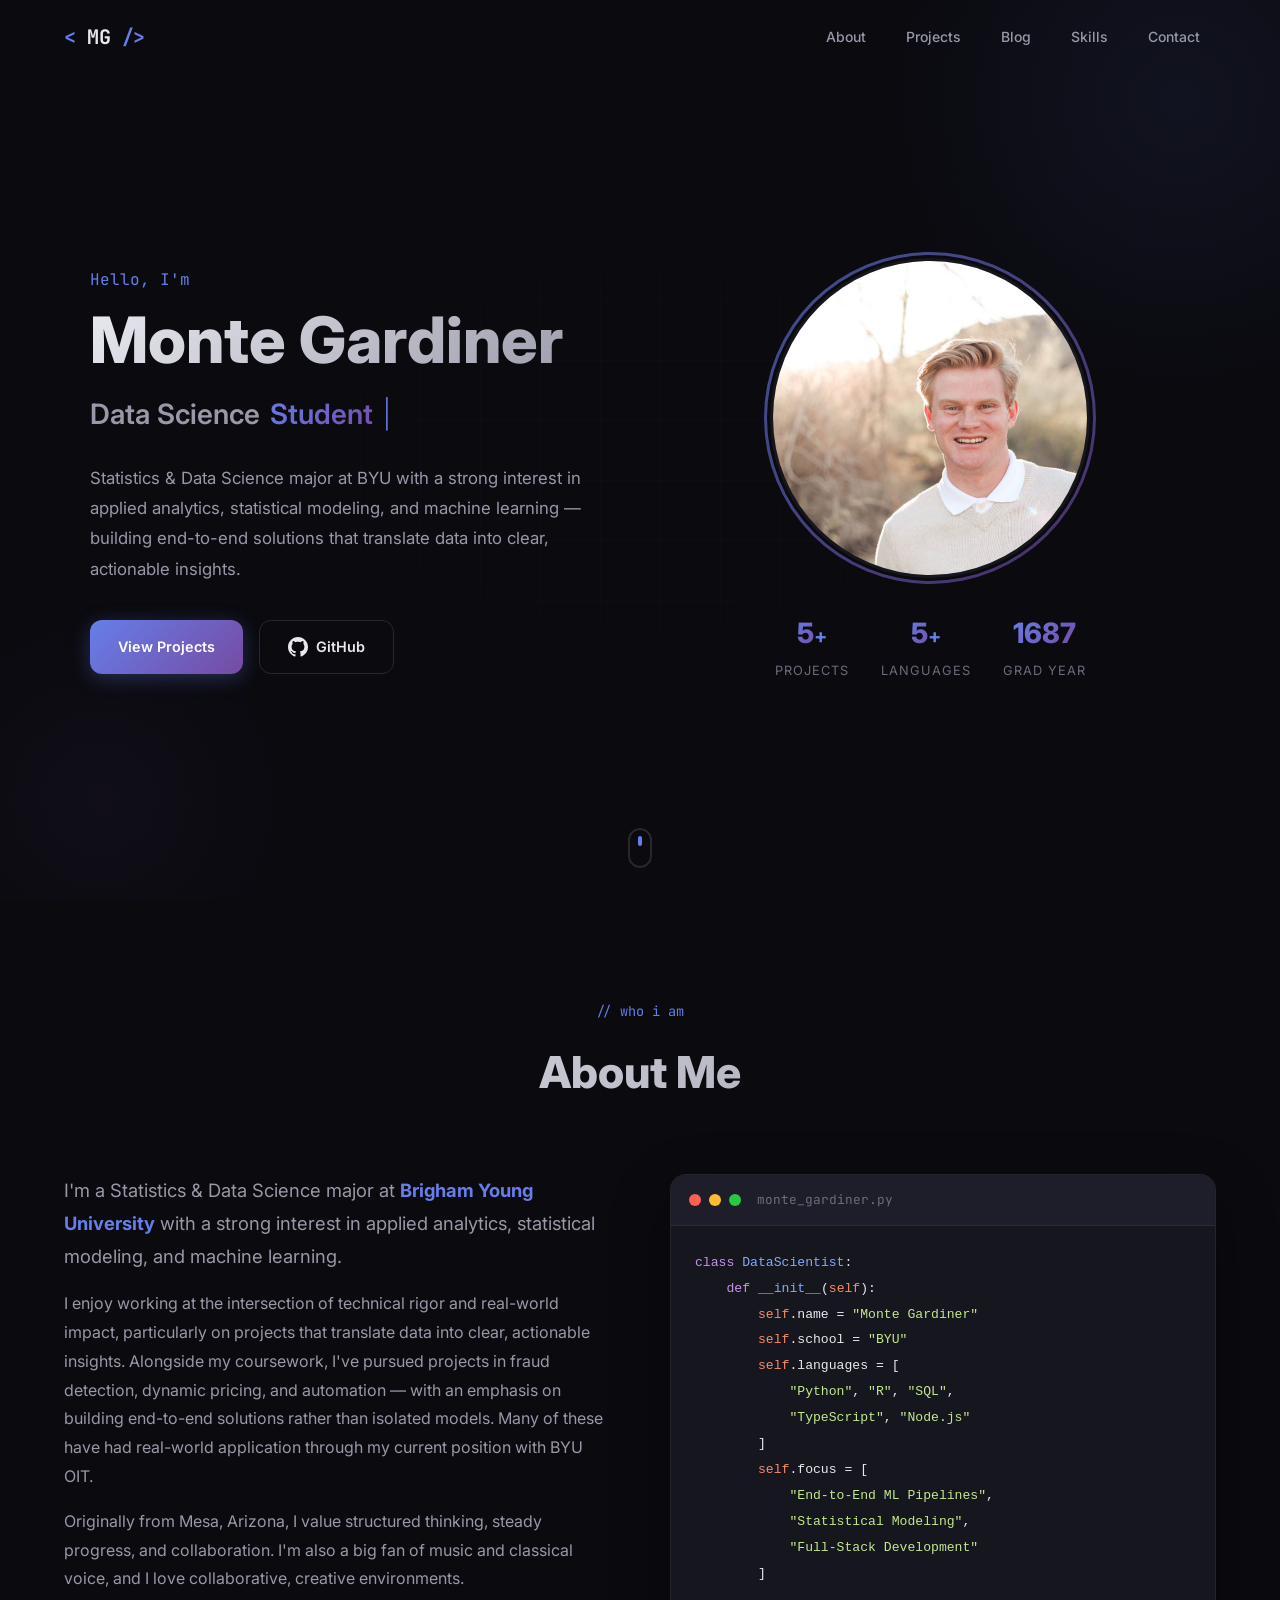
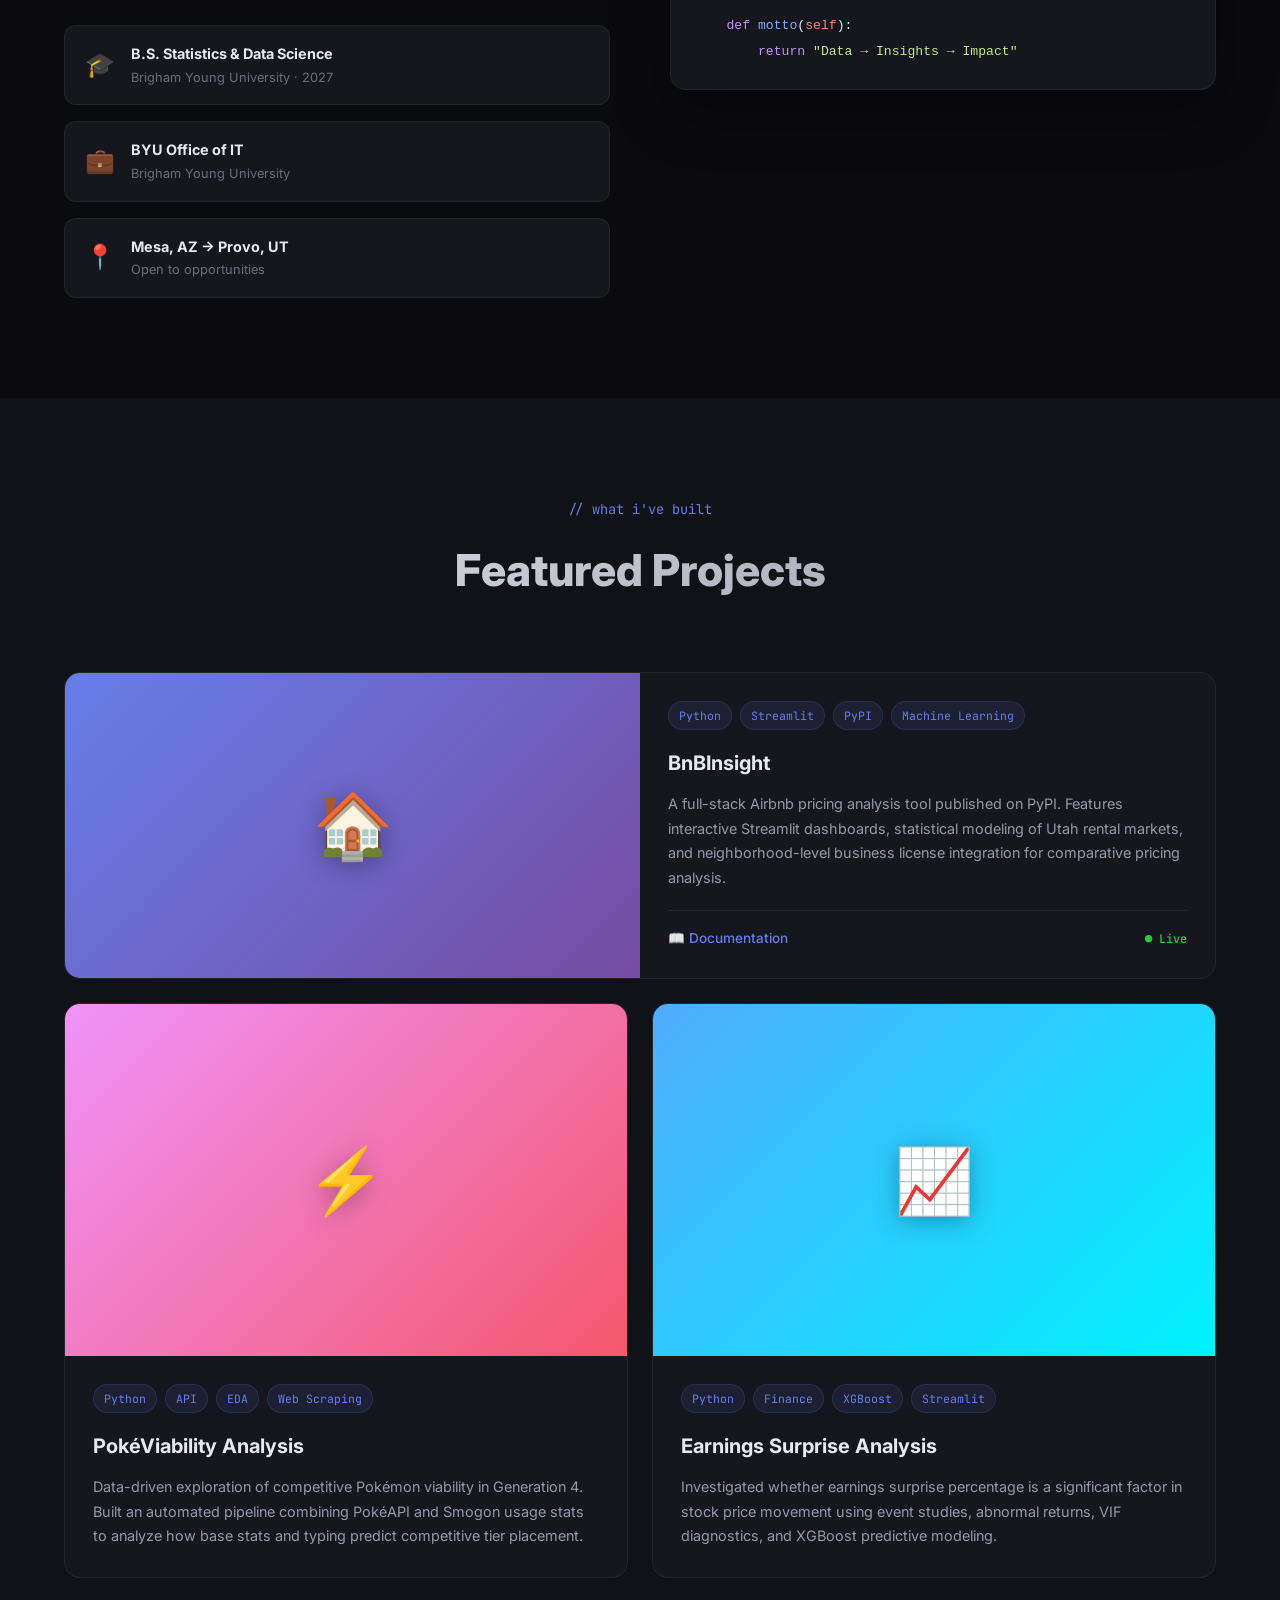
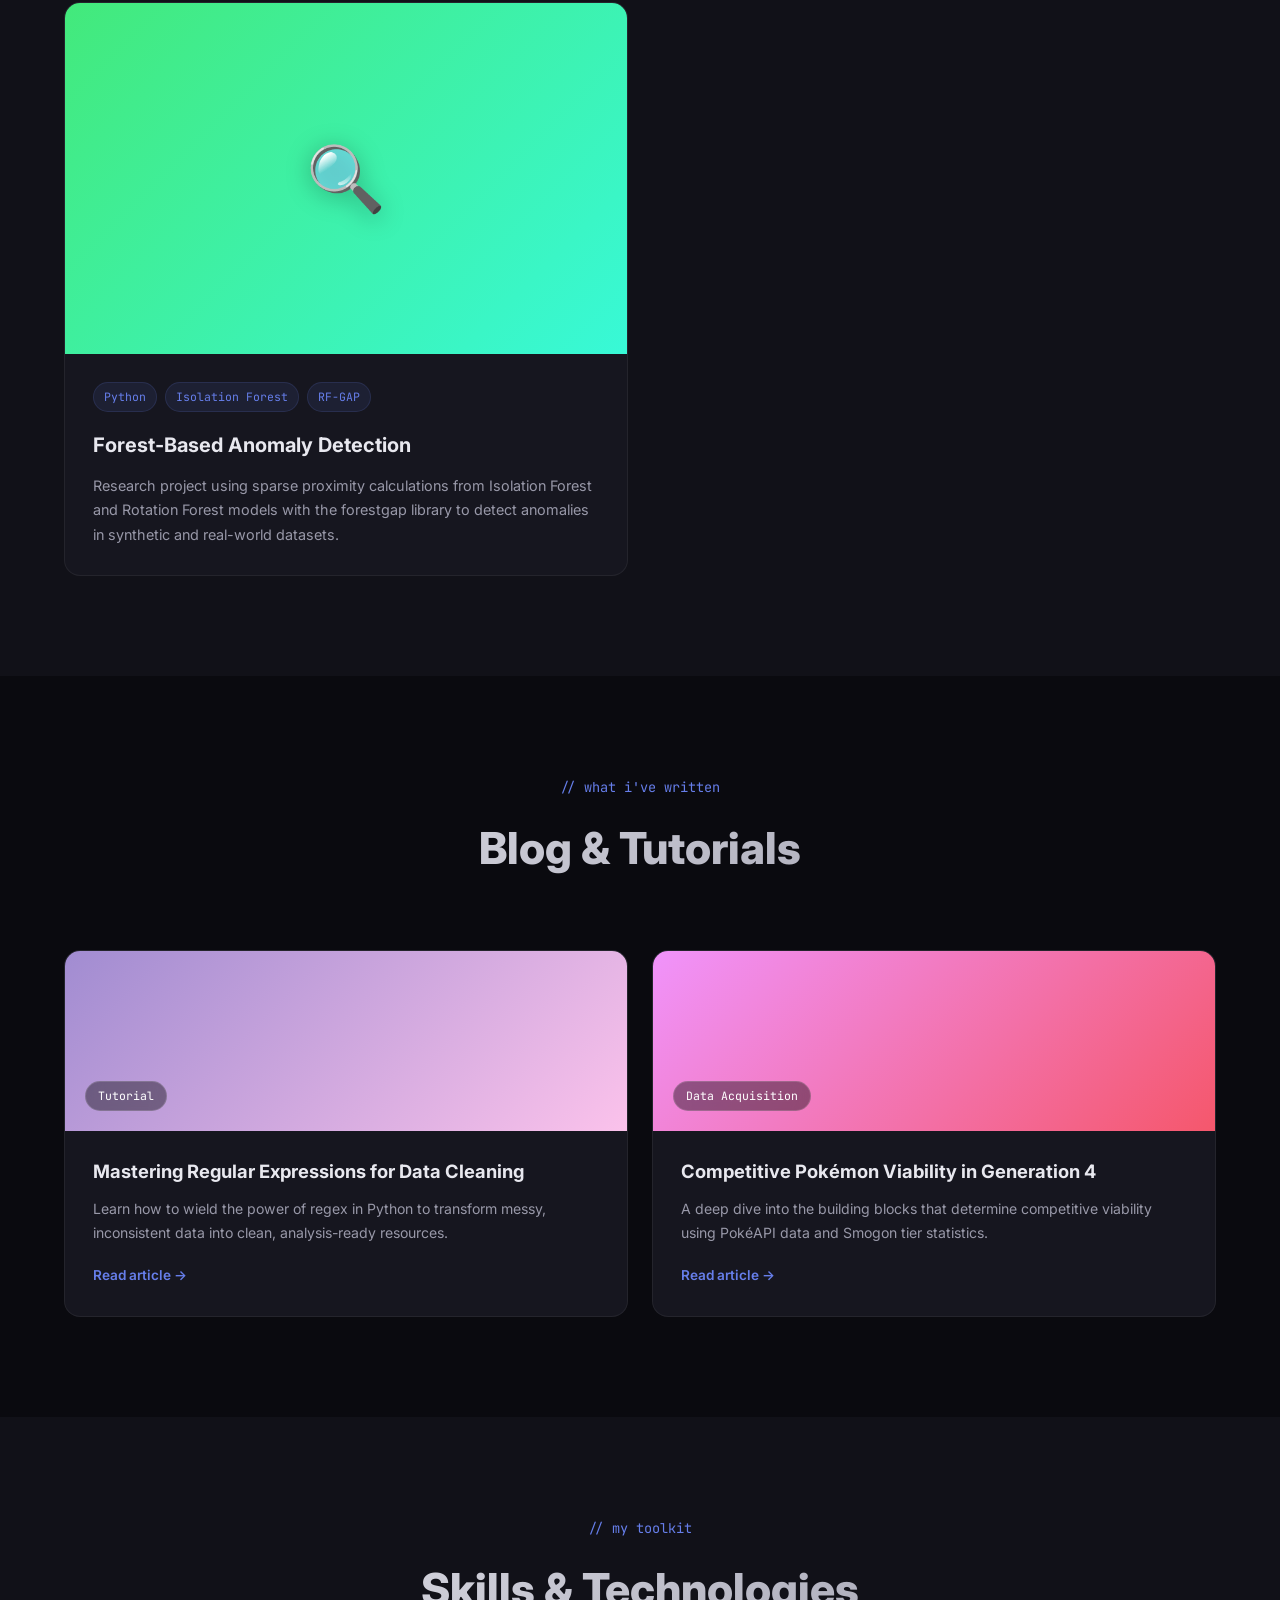
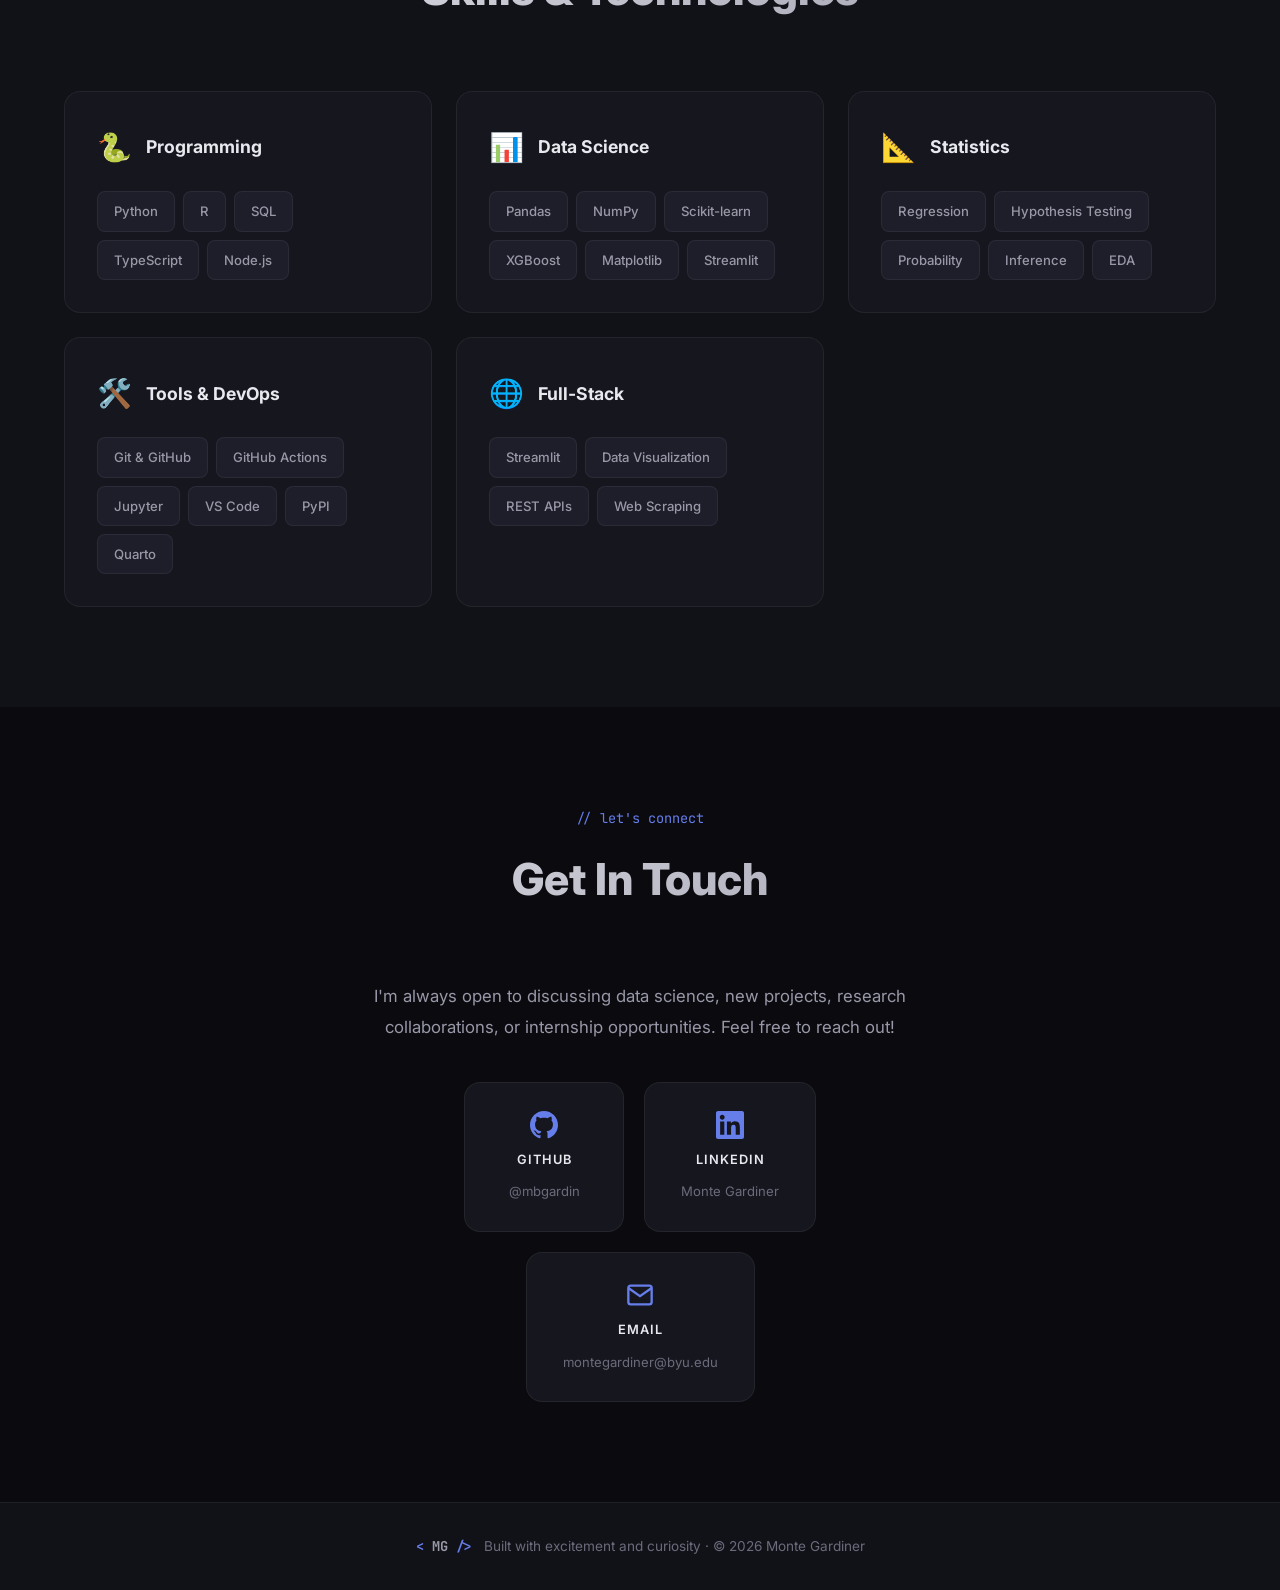
==== commit dc246e2e: "fixed tree structure." ====
--- a/index.html
+++ b/index.html
@@ -12,7 +12,7 @@
     <link
         href="https://fonts.googleapis.com/css2?family=Inter:wght@300;400;500;600;700;800&family=JetBrains+Mono:wght@400;500&display=swap"
         rel="stylesheet">
-    <link rel="stylesheet" href="styles.css">
+    <link rel="stylesheet" href="docs/styles.css">
 </head>
 
 <body>
@@ -248,7 +248,7 @@
                                             d="M12 0c-6.626 0-12 5.373-12 12 0 5.302 3.438 9.8 8.207 11.387.599.111.793-.261.793-.577v-2.234c-3.338.726-4.033-1.416-4.033-1.416-.546-1.387-1.333-1.756-1.333-1.756-1.089-.745.083-.729.083-.729 1.205.084 1.839 1.237 1.839 1.237 1.07 1.834 2.807 1.304 3.492.997.107-.775.418-1.305.762-1.604-2.665-.305-5.467-1.334-5.467-5.931 0-1.311.469-2.381 1.236-3.221-.124-.303-.535-1.524.117-3.176 0 0 1.008-.322 3.301 1.23.957-.266 1.983-.399 3.003-.404 1.02.005 2.047.138 3.006.404 2.291-1.552 3.297-1.23 3.297-1.23.653 1.653.242 2.874.118 3.176.77.84 1.235 1.911 1.235 3.221 0 4.609-2.807 5.624-5.479 5.921.43.372.823 1.102.823 2.222v3.293c0 .319.192.694.801.576 4.765-1.589 8.199-6.086 8.199-11.386 0-6.627-5.373-12-12-12z" />
                                     </svg>
                                 </a>
-                                <a href="eda_blog_post.html" class="project-link" title="Blog Post">
+                                <a href="docs/eda_blog_post.html" class="project-link" title="Blog Post">
                                     <svg width="22" height="22" viewBox="0 0 24 24" fill="none" stroke="currentColor"
                                         stroke-width="2">
                                         <path d="M14 2H6a2 2 0 0 0-2 2v16a2 2 0 0 0 2 2h12a2 2 0 0 0 2-2V8z" />
@@ -356,7 +356,7 @@
                 <h2 class="section-title">Blog & Tutorials</h2>
             </div>
             <div class="blog-grid">
-                <a href="tutorial.html" class="blog-card">
+                <a href="docs/tutorial.html" class="blog-card">
                     <div class="blog-card-image" style="background: linear-gradient(135deg, #a18cd1 0%, #fbc2eb 100%);">
                         <span class="blog-category">Tutorial</span>
                     </div>
@@ -367,7 +367,7 @@
                         <span class="blog-read-more">Read article →</span>
                     </div>
                 </a>
-                <a href="eda_blog_post.html" class="blog-card">
+                <a href="docs/eda_blog_post.html" class="blog-card">
                     <div class="blog-card-image" style="background: linear-gradient(135deg, #f093fb 0%, #f5576c 100%);">
                         <span class="blog-category">Data Acquisition</span>
                     </div>
--- a/docs/styles.css
+++ b/docs/styles.css
@@ -0,0 +1,1376 @@
+/* ====================================
+   Monte Gardiner — Data Science Portfolio
+   Design System & Styles
+   ==================================== */
+
+/* ===== CSS Custom Properties (Design Tokens) ===== */
+:root {
+    /* Colors — Dark mode palette */
+    --bg-primary: #0a0a0f;
+    --bg-secondary: #111118;
+    --bg-card: #16161f;
+    --bg-card-hover: #1c1c28;
+    --bg-elevated: #1e1e2a;
+
+    --text-primary: #e8e8ef;
+    --text-secondary: #9898a8;
+    --text-muted: #6b6b7b;
+
+    --accent-primary: #667eea;
+    --accent-secondary: #764ba2;
+    --accent-gradient: linear-gradient(135deg, #667eea 0%, #764ba2 100%);
+    --accent-glow: rgba(102, 126, 234, 0.15);
+
+    --border-color: rgba(255, 255, 255, 0.06);
+    --border-hover: rgba(255, 255, 255, 0.12);
+
+    /* Typography */
+    --font-sans: 'Inter', -apple-system, BlinkMacSystemFont, 'Segoe UI', sans-serif;
+    --font-mono: 'JetBrains Mono', 'Fira Code', monospace;
+
+    /* Spacing */
+    --section-padding: 100px 0;
+    --container-max: 1200px;
+    --container-padding: 0 24px;
+
+    /* Transitions */
+    --transition-fast: 0.2s cubic-bezier(0.4, 0, 0.2, 1);
+    --transition-medium: 0.4s cubic-bezier(0.4, 0, 0.2, 1);
+    --transition-slow: 0.6s cubic-bezier(0.4, 0, 0.2, 1);
+
+    /* Borders */
+    --radius-sm: 8px;
+    --radius-md: 12px;
+    --radius-lg: 16px;
+    --radius-xl: 24px;
+}
+
+/* ===== Reset & Base ===== */
+*,
+*::before,
+*::after {
+    margin: 0;
+    padding: 0;
+    box-sizing: border-box;
+}
+
+html {
+    scroll-behavior: smooth;
+    font-size: 16px;
+}
+
+body {
+    font-family: var(--font-sans);
+    background: var(--bg-primary);
+    color: var(--text-primary);
+    line-height: 1.7;
+    overflow-x: hidden;
+    -webkit-font-smoothing: antialiased;
+    -moz-osx-font-smoothing: grayscale;
+}
+
+img {
+    max-width: 100%;
+    height: auto;
+    display: block;
+}
+
+a {
+    text-decoration: none;
+    color: inherit;
+    transition: color var(--transition-fast);
+}
+
+::selection {
+    background: var(--accent-primary);
+    color: white;
+}
+
+/* ===== Container ===== */
+.container {
+    max-width: var(--container-max);
+    margin: 0 auto;
+    padding: var(--container-padding);
+}
+
+/* ===== Navigation ===== */
+.navbar {
+    position: fixed;
+    top: 0;
+    left: 0;
+    right: 0;
+    z-index: 1000;
+    padding: 20px 0;
+    transition: all var(--transition-medium);
+}
+
+.navbar.scrolled {
+    padding: 12px 0;
+    background: rgba(10, 10, 15, 0.85);
+    backdrop-filter: blur(20px);
+    -webkit-backdrop-filter: blur(20px);
+    border-bottom: 1px solid var(--border-color);
+}
+
+.nav-container {
+    max-width: var(--container-max);
+    margin: 0 auto;
+    padding: var(--container-padding);
+    display: flex;
+    align-items: center;
+    justify-content: space-between;
+}
+
+.nav-logo {
+    font-family: var(--font-mono);
+    font-size: 1.25rem;
+    font-weight: 700;
+    color: var(--text-primary);
+    letter-spacing: -0.5px;
+}
+
+.logo-bracket {
+    color: var(--accent-primary);
+}
+
+.nav-links {
+    display: flex;
+    list-style: none;
+    gap: 8px;
+}
+
+.nav-link {
+    padding: 8px 16px;
+    font-size: 0.875rem;
+    font-weight: 500;
+    color: var(--text-secondary);
+    border-radius: var(--radius-sm);
+    transition: all var(--transition-fast);
+    position: relative;
+}
+
+.nav-link:hover,
+.nav-link.active {
+    color: var(--text-primary);
+    background: rgba(102, 126, 234, 0.1);
+}
+
+.nav-link.active::after {
+    content: '';
+    position: absolute;
+    bottom: 2px;
+    left: 50%;
+    transform: translateX(-50%);
+    width: 20px;
+    height: 2px;
+    background: var(--accent-primary);
+    border-radius: 2px;
+}
+
+.nav-toggle {
+    display: none;
+    flex-direction: column;
+    gap: 5px;
+    background: none;
+    border: none;
+    cursor: pointer;
+    padding: 4px;
+}
+
+.nav-toggle span {
+    width: 24px;
+    height: 2px;
+    background: var(--text-primary);
+    border-radius: 2px;
+    transition: all var(--transition-fast);
+}
+
+.nav-toggle.active span:nth-child(1) {
+    transform: rotate(45deg) translate(5px, 5px);
+}
+
+.nav-toggle.active span:nth-child(2) {
+    opacity: 0;
+}
+
+.nav-toggle.active span:nth-child(3) {
+    transform: rotate(-45deg) translate(5px, -5px);
+}
+
+/* ===== Hero Section ===== */
+.hero {
+    min-height: 100vh;
+    display: flex;
+    align-items: center;
+    position: relative;
+    overflow: hidden;
+    padding: 120px 0 80px;
+}
+
+.hero-bg-grid {
+    position: absolute;
+    inset: 0;
+    background-image:
+        linear-gradient(rgba(102, 126, 234, 0.03) 1px, transparent 1px),
+        linear-gradient(90deg, rgba(102, 126, 234, 0.03) 1px, transparent 1px);
+    background-size: 60px 60px;
+    mask-image: radial-gradient(ellipse 70% 60% at 50% 50%, black 20%, transparent 100%);
+    -webkit-mask-image: radial-gradient(ellipse 70% 60% at 50% 50%, black 20%, transparent 100%);
+}
+
+.hero::before {
+    content: '';
+    position: absolute;
+    top: -200px;
+    right: -200px;
+    width: 600px;
+    height: 600px;
+    border-radius: 50%;
+    background: radial-gradient(circle, rgba(102, 126, 234, 0.08) 0%, transparent 70%);
+    pointer-events: none;
+}
+
+.hero::after {
+    content: '';
+    position: absolute;
+    bottom: -100px;
+    left: -100px;
+    width: 400px;
+    height: 400px;
+    border-radius: 50%;
+    background: radial-gradient(circle, rgba(118, 75, 162, 0.06) 0%, transparent 70%);
+    pointer-events: none;
+}
+
+.hero-content {
+    max-width: var(--container-max);
+    margin: 0 auto;
+    padding: var(--container-padding);
+    display: grid;
+    grid-template-columns: 1fr 1fr;
+    gap: 60px;
+    align-items: center;
+    position: relative;
+    z-index: 1;
+}
+
+.hero-greeting {
+    font-family: var(--font-mono);
+    font-size: 1rem;
+    color: var(--accent-primary);
+    margin-bottom: 12px;
+    opacity: 0;
+    animation: fadeInUp 0.6s ease forwards 0.2s;
+}
+
+.hero-name {
+    font-size: clamp(2.5rem, 5vw, 4rem);
+    font-weight: 800;
+    line-height: 1.1;
+    margin-bottom: 16px;
+    background: linear-gradient(135deg, var(--text-primary) 0%, var(--text-secondary) 100%);
+    -webkit-background-clip: text;
+    -webkit-text-fill-color: transparent;
+    background-clip: text;
+    opacity: 0;
+    animation: fadeInUp 0.6s ease forwards 0.4s;
+}
+
+.hero-title-wrapper {
+    font-size: clamp(1.25rem, 2.5vw, 1.75rem);
+    font-weight: 600;
+    margin-bottom: 24px;
+    display: flex;
+    align-items: center;
+    gap: 10px;
+    flex-wrap: wrap;
+    opacity: 0;
+    animation: fadeInUp 0.6s ease forwards 0.6s;
+}
+
+.hero-title-static {
+    color: var(--text-secondary);
+}
+
+.hero-title-dynamic {
+    background: var(--accent-gradient);
+    -webkit-background-clip: text;
+    -webkit-text-fill-color: transparent;
+    background-clip: text;
+}
+
+.cursor {
+    color: var(--accent-primary);
+    animation: blink 1s step-end infinite;
+    font-weight: 300;
+}
+
+@keyframes blink {
+    50% { opacity: 0; }
+}
+
+.hero-description {
+    font-size: 1.05rem;
+    color: var(--text-secondary);
+    line-height: 1.8;
+    max-width: 520px;
+    margin-bottom: 36px;
+    opacity: 0;
+    animation: fadeInUp 0.6s ease forwards 0.8s;
+}
+
+.hero-buttons {
+    display: flex;
+    gap: 16px;
+    flex-wrap: wrap;
+    opacity: 0;
+    animation: fadeInUp 0.6s ease forwards 1s;
+}
+
+/* ===== Buttons ===== */
+.btn {
+    display: inline-flex;
+    align-items: center;
+    gap: 8px;
+    padding: 14px 28px;
+    font-size: 0.9rem;
+    font-weight: 600;
+    font-family: var(--font-sans);
+    border-radius: var(--radius-md);
+    cursor: pointer;
+    transition: all var(--transition-fast);
+    border: none;
+}
+
+.btn-primary {
+    background: var(--accent-gradient);
+    color: white;
+    box-shadow: 0 4px 20px rgba(102, 126, 234, 0.3);
+}
+
+.btn-primary:hover {
+    transform: translateY(-2px);
+    box-shadow: 0 8px 30px rgba(102, 126, 234, 0.4);
+}
+
+.btn-outline {
+    background: transparent;
+    color: var(--text-primary);
+    border: 1px solid var(--border-hover);
+}
+
+.btn-outline:hover {
+    background: rgba(255, 255, 255, 0.05);
+    border-color: var(--accent-primary);
+    color: var(--accent-primary);
+    transform: translateY(-2px);
+}
+
+/* ===== Hero Image ===== */
+.hero-image {
+    display: flex;
+    flex-direction: column;
+    align-items: center;
+    gap: 32px;
+    opacity: 0;
+    animation: fadeIn 1s ease forwards 0.6s;
+}
+
+.hero-image-wrapper {
+    position: relative;
+    width: 320px;
+    height: 320px;
+}
+
+.hero-image-wrapper img {
+    width: 100%;
+    height: 100%;
+    object-fit: cover;
+    border-radius: 50%;
+    border: 3px solid var(--bg-card);
+    position: relative;
+    z-index: 1;
+}
+
+.hero-image-ring {
+    position: absolute;
+    inset: -6px;
+    border-radius: 50%;
+    background: var(--accent-gradient);
+    opacity: 0.6;
+    z-index: 0;
+    animation: spin 8s linear infinite;
+}
+
+@keyframes spin {
+    from { transform: rotate(0deg); }
+    to { transform: rotate(360deg); }
+}
+
+.hero-image-ring::before {
+    content: '';
+    position: absolute;
+    inset: 3px;
+    border-radius: 50%;
+    background: var(--bg-primary);
+}
+
+.hero-stats {
+    display: flex;
+    gap: 32px;
+}
+
+.stat-item {
+    text-align: center;
+}
+
+.stat-number {
+    font-size: 1.75rem;
+    font-weight: 800;
+    background: var(--accent-gradient);
+    -webkit-background-clip: text;
+    -webkit-text-fill-color: transparent;
+    background-clip: text;
+    display: inline;
+}
+
+.stat-plus {
+    font-size: 1.25rem;
+    font-weight: 700;
+    color: var(--accent-primary);
+}
+
+.stat-label {
+    display: block;
+    font-size: 0.8rem;
+    color: var(--text-muted);
+    text-transform: uppercase;
+    letter-spacing: 1px;
+    margin-top: 2px;
+}
+
+/* ===== Scroll Indicator ===== */
+.scroll-indicator {
+    position: absolute;
+    bottom: 32px;
+    left: 50%;
+    transform: translateX(-50%);
+    opacity: 0;
+    animation: fadeIn 1s ease forwards 1.5s;
+}
+
+.scroll-arrow {
+    width: 24px;
+    height: 40px;
+    border: 2px solid var(--border-hover);
+    border-radius: 12px;
+    position: relative;
+}
+
+.scroll-arrow::before {
+    content: '';
+    position: absolute;
+    top: 6px;
+    left: 50%;
+    transform: translateX(-50%);
+    width: 4px;
+    height: 10px;
+    background: var(--accent-primary);
+    border-radius: 4px;
+    animation: scrollDown 2s ease infinite;
+}
+
+@keyframes scrollDown {
+    0% { opacity: 1; top: 6px; }
+    100% { opacity: 0; top: 22px; }
+}
+
+/* ===== Section Styles ===== */
+.section {
+    padding: var(--section-padding);
+    position: relative;
+}
+
+.section-header {
+    text-align: center;
+    margin-bottom: 64px;
+    opacity: 0;
+    transform: translateY(30px);
+    transition: all var(--transition-slow);
+}
+
+.section-header.animate-in {
+    opacity: 1;
+    transform: translateY(0);
+}
+
+.section-tag {
+    font-family: var(--font-mono);
+    font-size: 0.85rem;
+    color: var(--accent-primary);
+    display: block;
+    margin-bottom: 12px;
+}
+
+.section-title {
+    font-size: clamp(2rem, 4vw, 2.75rem);
+    font-weight: 800;
+    background: linear-gradient(135deg, var(--text-primary) 0%, var(--text-secondary) 100%);
+    -webkit-background-clip: text;
+    -webkit-text-fill-color: transparent;
+    background-clip: text;
+}
+
+/* ===== About Section ===== */
+.about-grid {
+    display: grid;
+    grid-template-columns: 1fr 1fr;
+    gap: 60px;
+    align-items: start;
+}
+
+.about-text {
+    opacity: 0;
+    transform: translateX(-30px);
+    transition: all var(--transition-slow);
+}
+
+.about-text.animate-in {
+    opacity: 1;
+    transform: translateX(0);
+}
+
+.about-lead {
+    font-size: 1.15rem;
+    line-height: 1.8;
+    margin-bottom: 16px;
+    color: var(--text-primary);
+}
+
+.about-lead strong {
+    color: var(--accent-primary);
+}
+
+.about-text p {
+    color: var(--text-secondary);
+    margin-bottom: 16px;
+    line-height: 1.8;
+}
+
+.about-details {
+    margin-top: 32px;
+    display: flex;
+    flex-direction: column;
+    gap: 16px;
+}
+
+.detail-item {
+    display: flex;
+    align-items: center;
+    gap: 16px;
+    padding: 16px 20px;
+    background: var(--bg-card);
+    border: 1px solid var(--border-color);
+    border-radius: var(--radius-md);
+    transition: all var(--transition-fast);
+    opacity: 0;
+    transform: translateY(20px);
+}
+
+.detail-item.animate-in {
+    opacity: 1;
+    transform: translateY(0);
+}
+
+.detail-item:hover {
+    border-color: var(--border-hover);
+    background: var(--bg-card-hover);
+}
+
+.detail-item .detail-icon {
+    font-size: 1.5rem;
+    flex-shrink: 0;
+}
+
+.detail-item div {
+    display: flex;
+    flex-direction: column;
+}
+
+.detail-item strong {
+    font-size: 0.9rem;
+    color: var(--text-primary);
+}
+
+.detail-item span {
+    font-size: 0.8rem;
+    color: var(--text-muted);
+}
+
+/* ===== Code Window ===== */
+.about-image {
+    opacity: 0;
+    transform: translateX(30px);
+    transition: all var(--transition-slow);
+}
+
+.about-image.animate-in {
+    opacity: 1;
+    transform: translateX(0);
+}
+
+.about-image-card {
+    position: sticky;
+    top: 120px;
+}
+
+.code-window {
+    background: var(--bg-card);
+    border: 1px solid var(--border-color);
+    border-radius: var(--radius-lg);
+    overflow: hidden;
+    box-shadow: 0 20px 60px rgba(0, 0, 0, 0.3);
+    transition: all var(--transition-medium);
+}
+
+.code-window:hover {
+    border-color: var(--border-hover);
+    box-shadow: 0 25px 70px rgba(0, 0, 0, 0.4);
+    transform: translateY(-4px);
+}
+
+.code-header {
+    display: flex;
+    align-items: center;
+    gap: 8px;
+    padding: 14px 18px;
+    background: var(--bg-elevated);
+    border-bottom: 1px solid var(--border-color);
+}
+
+.dot {
+    width: 12px;
+    height: 12px;
+    border-radius: 50%;
+}
+
+.dot-red { background: #ff5f57; }
+.dot-yellow { background: #febc2e; }
+.dot-green { background: #28c840; }
+
+.code-title {
+    margin-left: 8px;
+    font-family: var(--font-mono);
+    font-size: 0.8rem;
+    color: var(--text-muted);
+}
+
+.code-content {
+    padding: 24px;
+    font-family: var(--font-mono);
+    font-size: 0.82rem;
+    line-height: 1.9;
+    overflow-x: auto;
+}
+
+.code-keyword { color: #c792ea; }
+.code-class { color: #82aaff; }
+.code-func { color: #82aaff; }
+.code-param { color: #f78c6c; }
+.code-string { color: #c3e88d; }
+.code-comment { color: #546e7a; font-style: italic; }
+
+/* ===== Projects Section ===== */
+.projects {
+    background: var(--bg-secondary);
+}
+
+.projects-grid {
+    display: grid;
+    grid-template-columns: repeat(2, 1fr);
+    gap: 24px;
+}
+
+.project-card {
+    background: var(--bg-card);
+    border: 1px solid var(--border-color);
+    border-radius: var(--radius-lg);
+    overflow: hidden;
+    transition: all var(--transition-medium);
+    opacity: 0;
+    transform: translateY(30px);
+}
+
+.project-card.animate-in {
+    opacity: 1;
+    transform: translateY(0);
+}
+
+.project-card:hover {
+    border-color: var(--border-hover);
+    transform: translateY(-4px);
+    box-shadow: 0 20px 50px rgba(0, 0, 0, 0.3);
+}
+
+.project-card.animate-in:hover {
+    transform: translateY(-4px);
+}
+
+.project-featured {
+    grid-column: 1 / -1;
+    display: grid;
+    grid-template-columns: 1fr 1fr;
+}
+
+.project-image {
+    position: relative;
+    overflow: hidden;
+    aspect-ratio: 16 / 10;
+}
+
+.project-featured .project-image {
+    aspect-ratio: auto;
+}
+
+.project-image-placeholder {
+    width: 100%;
+    height: 100%;
+    display: flex;
+    align-items: center;
+    justify-content: center;
+    min-height: 200px;
+}
+
+.project-icon {
+    font-size: 4rem;
+    filter: drop-shadow(0 4px 12px rgba(0, 0, 0, 0.3));
+}
+
+.project-overlay {
+    position: absolute;
+    inset: 0;
+    background: rgba(10, 10, 15, 0.6);
+    display: flex;
+    align-items: center;
+    justify-content: center;
+    opacity: 0;
+    transition: all var(--transition-fast);
+    backdrop-filter: blur(4px);
+}
+
+.project-card:hover .project-overlay {
+    opacity: 1;
+}
+
+.project-links {
+    display: flex;
+    gap: 16px;
+}
+
+.project-link {
+    width: 48px;
+    height: 48px;
+    border-radius: 50%;
+    background: rgba(255, 255, 255, 0.1);
+    border: 1px solid rgba(255, 255, 255, 0.2);
+    display: flex;
+    align-items: center;
+    justify-content: center;
+    color: white;
+    transition: all var(--transition-fast);
+}
+
+.project-link:hover {
+    background: var(--accent-primary);
+    border-color: var(--accent-primary);
+    transform: scale(1.1);
+}
+
+.project-info {
+    padding: 28px;
+}
+
+.project-tags {
+    display: flex;
+    flex-wrap: wrap;
+    gap: 8px;
+    margin-bottom: 16px;
+}
+
+.tag {
+    font-family: var(--font-mono);
+    font-size: 0.72rem;
+    padding: 4px 10px;
+    background: rgba(102, 126, 234, 0.1);
+    color: var(--accent-primary);
+    border-radius: 20px;
+    border: 1px solid rgba(102, 126, 234, 0.15);
+}
+
+.project-title {
+    font-size: 1.25rem;
+    font-weight: 700;
+    margin-bottom: 12px;
+    color: var(--text-primary);
+}
+
+.project-description {
+    font-size: 0.9rem;
+    color: var(--text-secondary);
+    line-height: 1.7;
+}
+
+.project-footer {
+    display: flex;
+    align-items: center;
+    justify-content: space-between;
+    margin-top: 20px;
+    padding-top: 16px;
+    border-top: 1px solid var(--border-color);
+}
+
+.project-docs-link {
+    font-size: 0.85rem;
+    font-weight: 500;
+    color: var(--accent-primary);
+    transition: all var(--transition-fast);
+}
+
+.project-docs-link:hover {
+    color: var(--text-primary);
+}
+
+.project-status {
+    font-family: var(--font-mono);
+    font-size: 0.75rem;
+    font-weight: 500;
+}
+
+.project-status.live {
+    color: #28c840;
+}
+
+/* ===== Blog Section ===== */
+.blog-grid {
+    display: grid;
+    grid-template-columns: repeat(2, 1fr);
+    gap: 24px;
+}
+
+.blog-card {
+    background: var(--bg-card);
+    border: 1px solid var(--border-color);
+    border-radius: var(--radius-lg);
+    overflow: hidden;
+    transition: all var(--transition-medium);
+    display: block;
+    opacity: 0;
+    transform: translateY(30px);
+}
+
+.blog-card.animate-in {
+    opacity: 1;
+    transform: translateY(0);
+}
+
+.blog-card:hover {
+    border-color: var(--border-hover);
+    transform: translateY(-4px);
+    box-shadow: 0 20px 50px rgba(0, 0, 0, 0.3);
+}
+
+.blog-card.animate-in:hover {
+    transform: translateY(-4px);
+}
+
+.blog-card-image {
+    height: 180px;
+    display: flex;
+    align-items: flex-end;
+    padding: 20px;
+    position: relative;
+}
+
+.blog-category {
+    font-family: var(--font-mono);
+    font-size: 0.72rem;
+    padding: 4px 12px;
+    background: rgba(0, 0, 0, 0.4);
+    color: white;
+    border-radius: 20px;
+    backdrop-filter: blur(8px);
+    border: 1px solid rgba(255, 255, 255, 0.15);
+}
+
+.blog-card-content {
+    padding: 28px;
+}
+
+.blog-card-content h3 {
+    font-size: 1.15rem;
+    font-weight: 700;
+    margin-bottom: 12px;
+    color: var(--text-primary);
+    line-height: 1.4;
+}
+
+.blog-card-content p {
+    font-size: 0.88rem;
+    color: var(--text-secondary);
+    line-height: 1.7;
+    margin-bottom: 16px;
+}
+
+.blog-read-more {
+    font-size: 0.85rem;
+    font-weight: 600;
+    color: var(--accent-primary);
+    transition: all var(--transition-fast);
+}
+
+.blog-card:hover .blog-read-more {
+    color: var(--text-primary);
+}
+
+/* ===== Skills Section ===== */
+.skills {
+    background: var(--bg-secondary);
+}
+
+.skills-grid {
+    display: grid;
+    grid-template-columns: repeat(3, 1fr);
+    gap: 24px;
+}
+
+.skill-category {
+    background: var(--bg-card);
+    border: 1px solid var(--border-color);
+    border-radius: var(--radius-lg);
+    padding: 32px;
+    transition: all var(--transition-medium);
+    opacity: 0;
+    transform: translateY(30px);
+}
+
+.skill-category.animate-in {
+    opacity: 1;
+    transform: translateY(0);
+}
+
+.skill-category:hover {
+    border-color: var(--border-hover);
+    transform: translateY(-2px);
+}
+
+.skill-category.animate-in:hover {
+    transform: translateY(-2px);
+}
+
+.skill-category-header {
+    display: flex;
+    align-items: center;
+    gap: 14px;
+    margin-bottom: 20px;
+}
+
+.skill-icon {
+    font-size: 1.75rem;
+}
+
+.skill-category-header h3 {
+    font-size: 1.1rem;
+    font-weight: 700;
+    color: var(--text-primary);
+}
+
+.skill-items {
+    display: flex;
+    flex-wrap: wrap;
+    gap: 8px;
+}
+
+.skill-chip {
+    font-size: 0.82rem;
+    font-weight: 500;
+    padding: 8px 16px;
+    background: var(--bg-elevated);
+    color: var(--text-secondary);
+    border-radius: var(--radius-sm);
+    border: 1px solid var(--border-color);
+    transition: all var(--transition-fast);
+}
+
+.skill-chip:hover {
+    border-color: var(--accent-primary);
+    color: var(--accent-primary);
+    background: rgba(102, 126, 234, 0.08);
+}
+
+/* ===== Contact Section ===== */
+.contact-content {
+    text-align: center;
+    max-width: 600px;
+    margin: 0 auto;
+}
+
+.contact-text {
+    font-size: 1.05rem;
+    color: var(--text-secondary);
+    line-height: 1.8;
+    margin-bottom: 40px;
+}
+
+.contact-links {
+    display: flex;
+    gap: 20px;
+    justify-content: center;
+    flex-wrap: wrap;
+}
+
+.contact-card {
+    display: flex;
+    flex-direction: column;
+    align-items: center;
+    gap: 10px;
+    padding: 28px 36px;
+    background: var(--bg-card);
+    border: 1px solid var(--border-color);
+    border-radius: var(--radius-lg);
+    transition: all var(--transition-medium);
+    min-width: 160px;
+    opacity: 0;
+    transform: translateY(30px);
+}
+
+.contact-card.animate-in {
+    opacity: 1;
+    transform: translateY(0);
+}
+
+.contact-card:hover {
+    border-color: var(--accent-primary);
+    transform: translateY(-4px);
+    box-shadow: 0 12px 40px rgba(102, 126, 234, 0.15);
+}
+
+.contact-card.animate-in:hover {
+    transform: translateY(-4px);
+}
+
+.contact-card svg {
+    color: var(--accent-primary);
+}
+
+.contact-card-label {
+    font-size: 0.8rem;
+    font-weight: 600;
+    color: var(--text-primary);
+    text-transform: uppercase;
+    letter-spacing: 1px;
+}
+
+.contact-card-value {
+    font-size: 0.82rem;
+    color: var(--text-muted);
+}
+
+/* ===== Footer ===== */
+.footer {
+    padding: 32px 0;
+    border-top: 1px solid var(--border-color);
+    background: var(--bg-secondary);
+}
+
+.footer-content {
+    text-align: center;
+}
+
+.footer-text {
+    font-size: 0.85rem;
+    color: var(--text-muted);
+    display: flex;
+    align-items: center;
+    justify-content: center;
+    gap: 12px;
+    flex-wrap: wrap;
+}
+
+.footer-logo {
+    font-family: var(--font-mono);
+    font-weight: 700;
+    color: var(--text-secondary);
+}
+
+/* ===== Animations ===== */
+@keyframes fadeInUp {
+    from {
+        opacity: 0;
+        transform: translateY(20px);
+    }
+    to {
+        opacity: 1;
+        transform: translateY(0);
+    }
+}
+
+@keyframes fadeIn {
+    from { opacity: 0; }
+    to { opacity: 1; }
+}
+
+/* ===== Responsive ===== */
+@media (max-width: 1024px) {
+    .hero-content {
+        grid-template-columns: 1fr;
+        text-align: center;
+    }
+
+    .hero-text {
+        order: 2;
+    }
+
+    .hero-image {
+        order: 1;
+    }
+
+    .hero-description {
+        margin-left: auto;
+        margin-right: auto;
+    }
+
+    .hero-buttons {
+        justify-content: center;
+    }
+
+    .about-grid {
+        grid-template-columns: 1fr;
+    }
+
+    .project-featured {
+        grid-template-columns: 1fr;
+    }
+}
+
+@media (max-width: 768px) {
+    :root {
+        --section-padding: 72px 0;
+    }
+
+    .nav-links {
+        position: fixed;
+        top: 0;
+        right: -100%;
+        width: 280px;
+        height: 100vh;
+        background: var(--bg-secondary);
+        flex-direction: column;
+        padding: 80px 32px 32px;
+        gap: 4px;
+        transition: right var(--transition-medium);
+        border-left: 1px solid var(--border-color);
+    }
+
+    .nav-links.active {
+        right: 0;
+    }
+
+    .nav-toggle {
+        display: flex;
+        position: relative;
+        z-index: 1001;
+    }
+
+    .hero-image-wrapper {
+        width: 240px;
+        height: 240px;
+    }
+
+    .hero-stats {
+        gap: 24px;
+    }
+
+    .projects-grid {
+        grid-template-columns: 1fr;
+    }
+
+    .blog-grid {
+        grid-template-columns: 1fr;
+    }
+
+    .skills-grid {
+        grid-template-columns: 1fr;
+    }
+
+    .contact-links {
+        flex-direction: column;
+        align-items: center;
+    }
+
+    .contact-card {
+        width: 100%;
+        max-width: 300px;
+    }
+}
+
+@media (max-width: 480px) {
+    .hero-name {
+        font-size: 2.25rem;
+    }
+
+    .hero-title-wrapper {
+        font-size: 1.1rem;
+        flex-direction: column;
+        gap: 4px;
+    }
+
+    .hero-stats {
+        gap: 16px;
+    }
+
+    .stat-number {
+        font-size: 1.4rem;
+    }
+}
+
+/* ==============================================
+   Markdown Page Styles (for tutorial.md, etc.)
+   These style GitHub Pages' default markdown rendering 
+   when styles.css is linked.
+   ============================================== */
+
+/* When rendered by GitHub Pages, markdown content is in .markdown-body */
+.markdown-body {
+    max-width: 800px;
+    margin: 0 auto;
+    padding: 80px 24px 60px;
+    font-family: var(--font-sans);
+    color: var(--text-primary);
+    background: var(--bg-primary);
+    line-height: 1.8;
+}
+
+.markdown-body h1,
+.markdown-body h2,
+.markdown-body h3,
+.markdown-body h4 {
+    color: var(--text-primary);
+    margin-top: 2em;
+    margin-bottom: 0.75em;
+    font-weight: 700;
+}
+
+.markdown-body h1 {
+    font-size: 2.25rem;
+    padding-bottom: 12px;
+    border-bottom: 2px solid var(--border-color);
+    background: var(--accent-gradient);
+    -webkit-background-clip: text;
+    -webkit-text-fill-color: transparent;
+    background-clip: text;
+}
+
+.markdown-body h2 {
+    font-size: 1.5rem;
+    color: var(--text-primary);
+}
+
+.markdown-body p {
+    margin-bottom: 1.25em;
+    color: var(--text-secondary);
+}
+
+.markdown-body a {
+    color: var(--accent-primary);
+    text-decoration: underline;
+    text-underline-offset: 3px;
+}
+
+.markdown-body a:hover {
+    color: var(--text-primary);
+}
+
+.markdown-body code {
+    font-family: var(--font-mono);
+    background: var(--bg-card);
+    padding: 2px 8px;
+    border-radius: 4px;
+    font-size: 0.88em;
+    border: 1px solid var(--border-color);
+}
+
+.markdown-body pre {
+    background: var(--bg-card);
+    border: 1px solid var(--border-color);
+    border-radius: var(--radius-md);
+    padding: 20px;
+    overflow-x: auto;
+    margin: 1.5em 0;
+}
+
+.markdown-body pre code {
+    background: none;
+    border: none;
+    padding: 0;
+}
+
+.markdown-body blockquote {
+    border-left: 3px solid var(--accent-primary);
+    padding-left: 16px;
+    margin: 1.5em 0;
+    color: var(--text-muted);
+    font-style: italic;
+}
+
+.markdown-body table {
+    width: 100%;
+    border-collapse: collapse;
+    margin: 1.5em 0;
+}
+
+.markdown-body th,
+.markdown-body td {
+    padding: 10px 14px;
+    border: 1px solid var(--border-color);
+    text-align: left;
+    font-size: 0.88rem;
+}
+
+.markdown-body th {
+    background: var(--bg-card);
+    font-weight: 600;
+    color: var(--text-primary);
+}
+
+.markdown-body td {
+    color: var(--text-secondary);
+}
+
+.markdown-body img {
+    border-radius: var(--radius-md);
+    border: 1px solid var(--border-color);
+    margin: 1.5em 0;
+}
+
+.markdown-body hr {
+    border: none;
+    height: 1px;
+    background: var(--border-color);
+    margin: 2.5em 0;
+}
+
+.markdown-body ol,
+.markdown-body ul {
+    padding-left: 1.5em;
+    margin-bottom: 1.25em;
+    color: var(--text-secondary);
+}
+
+.markdown-body li {
+    margin-bottom: 0.5em;
+}
+
+.markdown-body strong {
+    color: var(--text-primary);
+    font-weight: 600;
+}
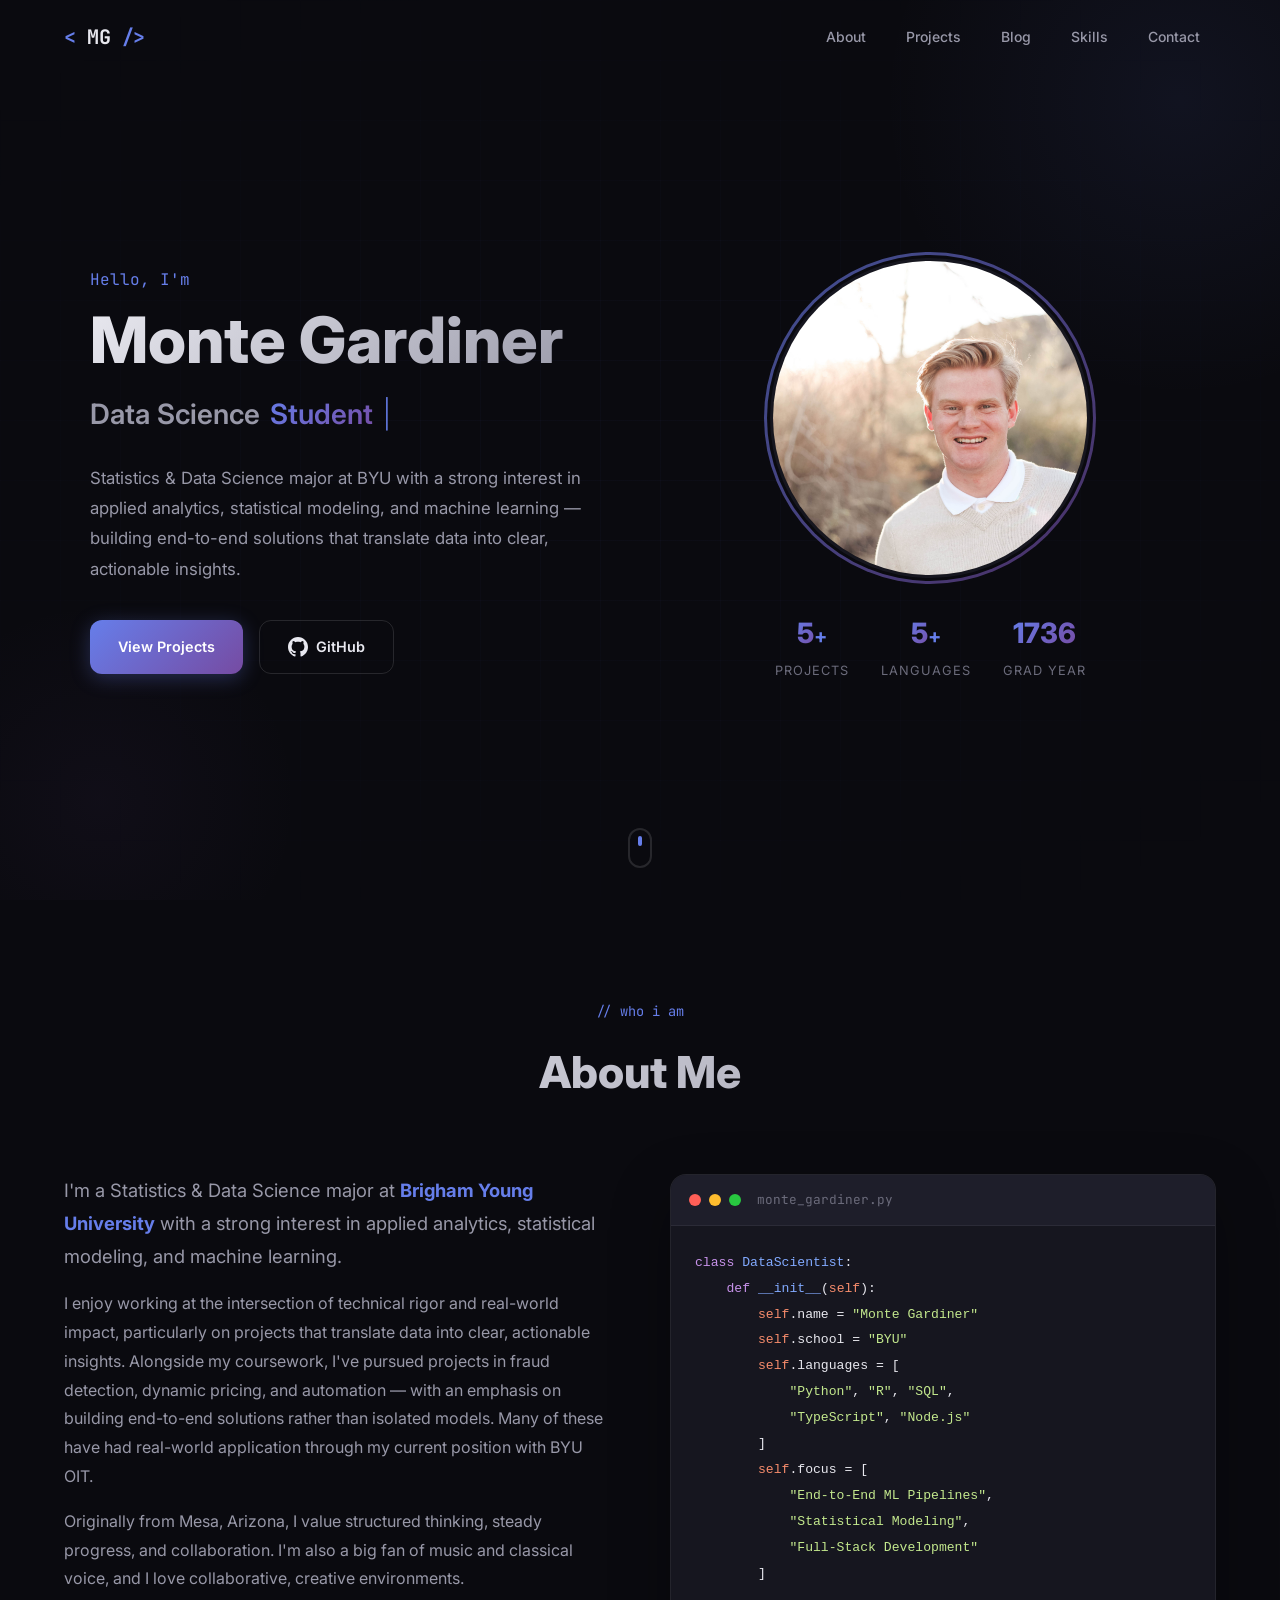
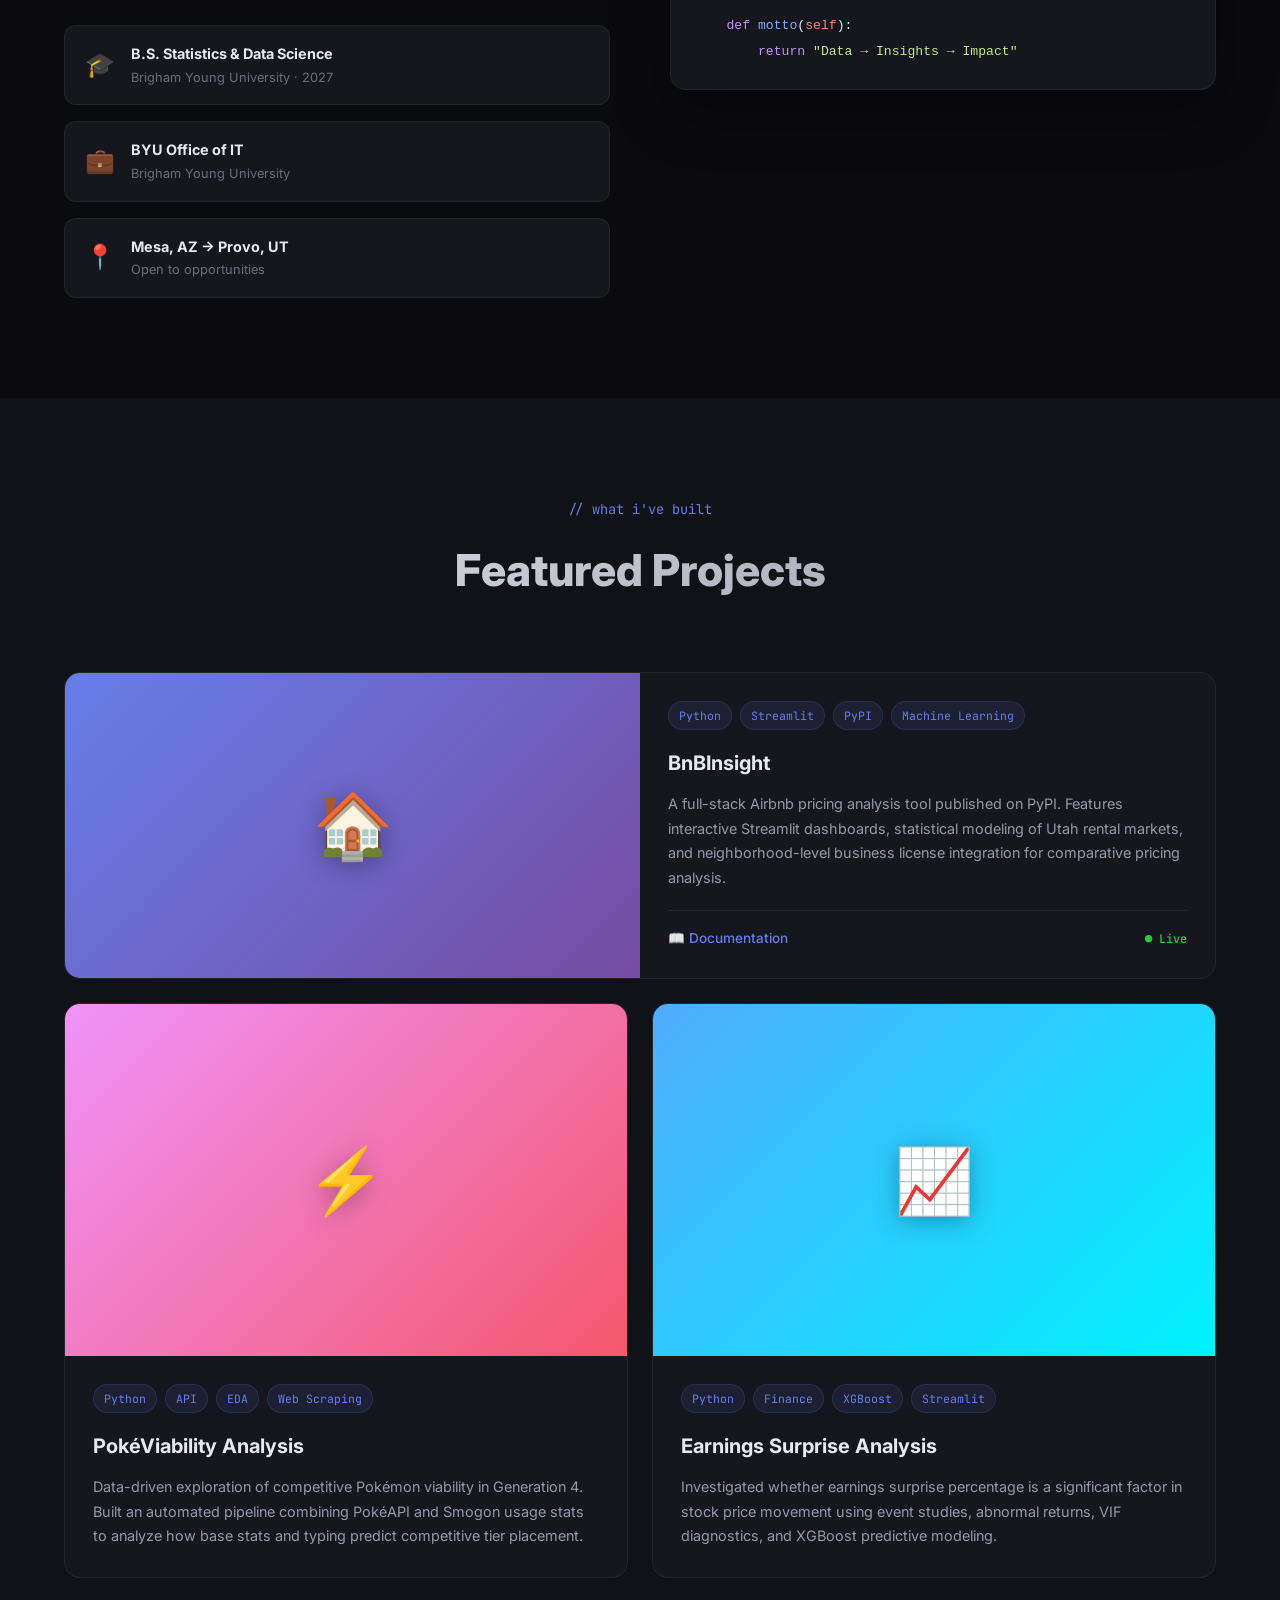
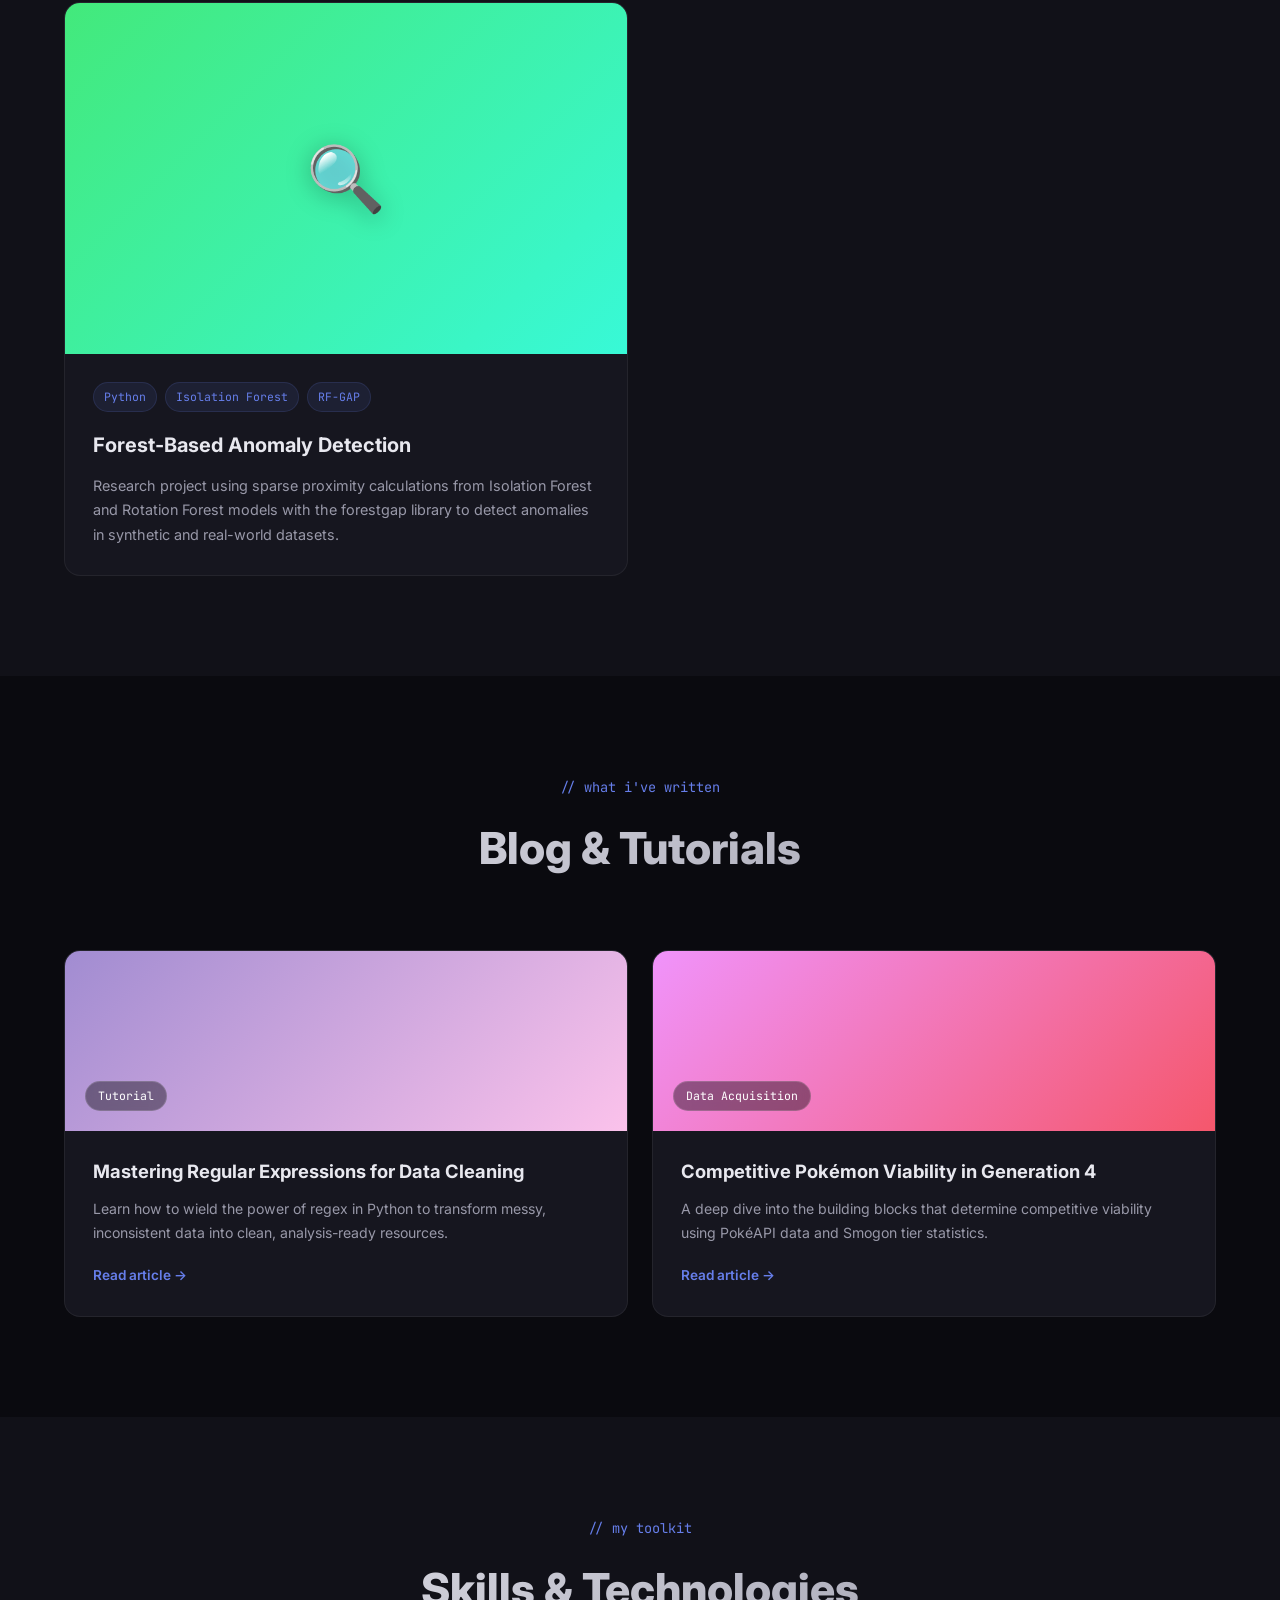
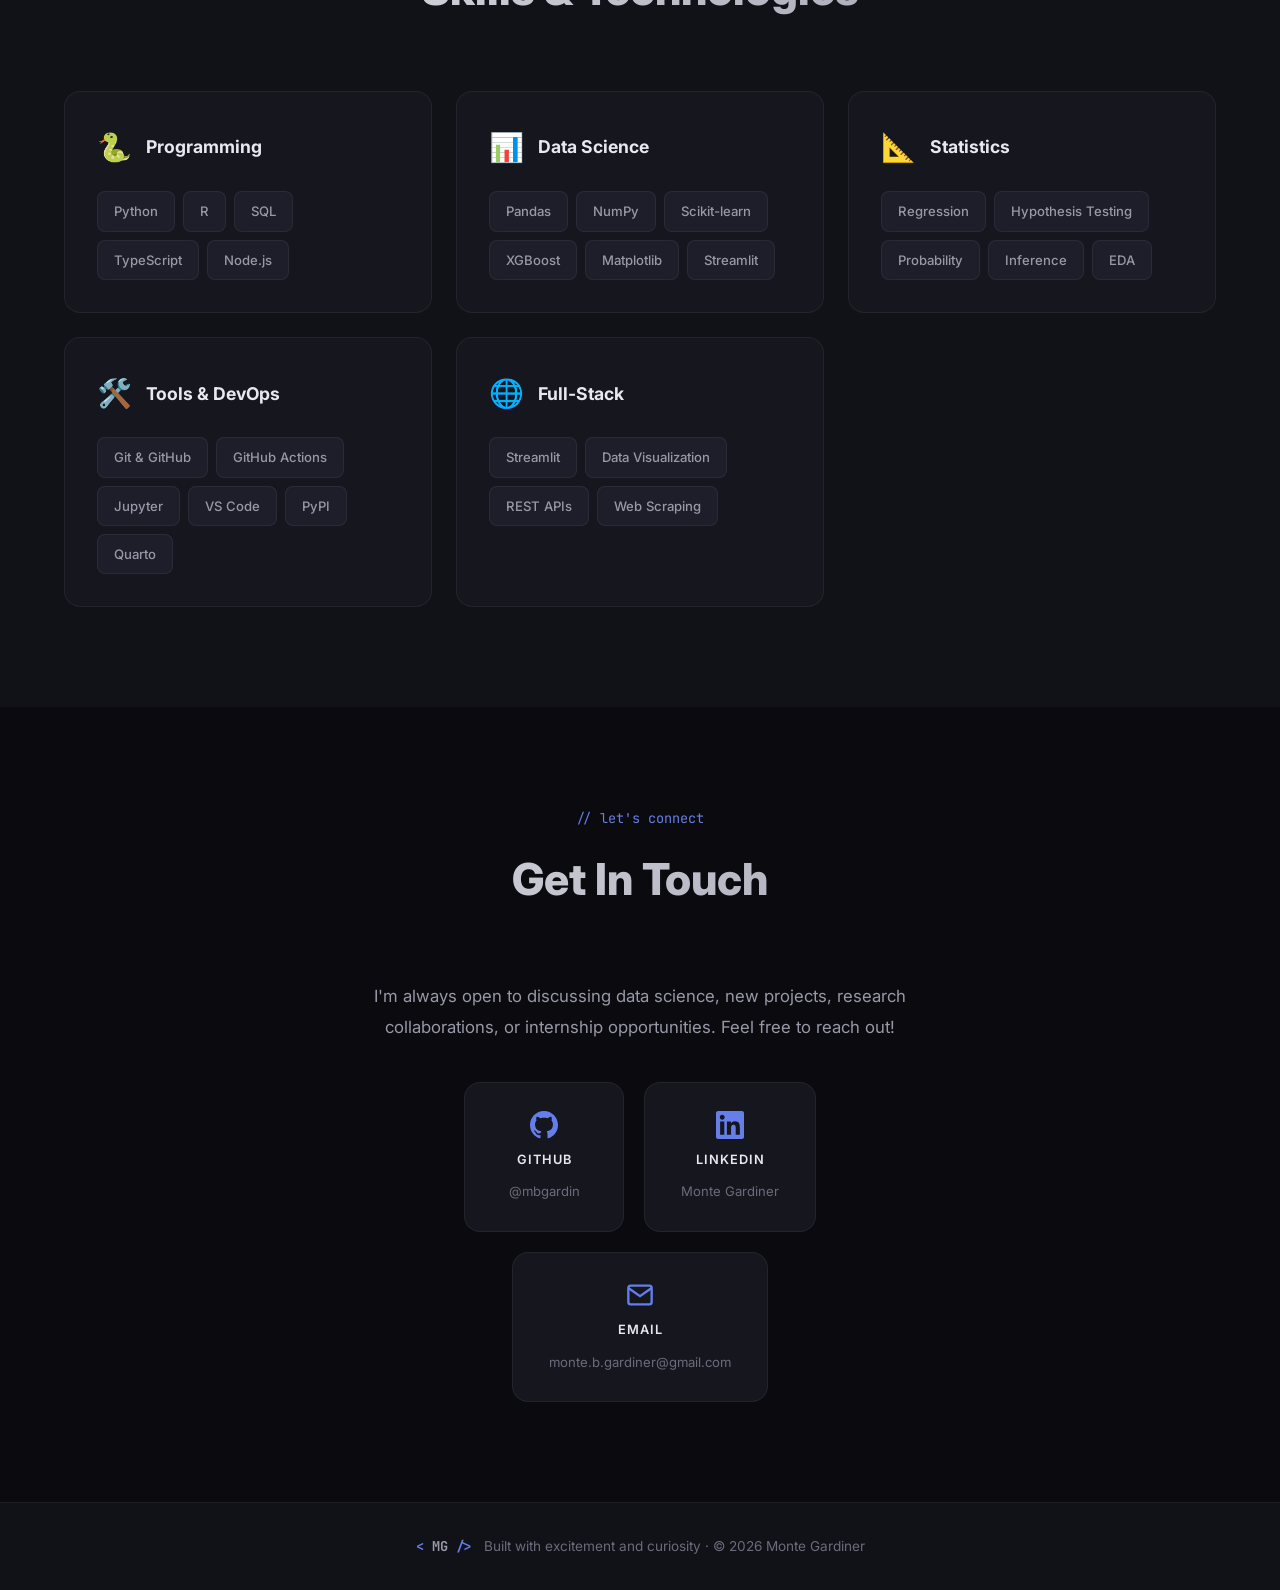
==== commit f2602026: "fixed tree structure." ====
--- a/index.html
+++ b/index.html
@@ -490,14 +490,14 @@
                         <span class="contact-card-label">LinkedIn</span>
                         <span class="contact-card-value">Monte Gardiner</span>
                     </a>
-                    <a href="mailto:montegardiner@byu.edu" class="contact-card">
+                    <a href="mailto:monte.b.gardiner@gmail.com" class="contact-card">
                         <svg width="28" height="28" viewBox="0 0 24 24" fill="none" stroke="currentColor"
                             stroke-width="2">
                             <path d="M4 4h16c1.1 0 2 .9 2 2v12c0 1.1-.9 2-2 2H4c-1.1 0-2-.9-2-2V6c0-1.1.9-2 2-2z" />
                             <polyline points="22,6 12,13 2,6" />
                         </svg>
                         <span class="contact-card-label">Email</span>
-                        <span class="contact-card-value">montegardiner@byu.edu</span>
+                        <span class="contact-card-value">monte.b.gardiner@gmail.com</span>
                     </a>
                 </div>
             </div>
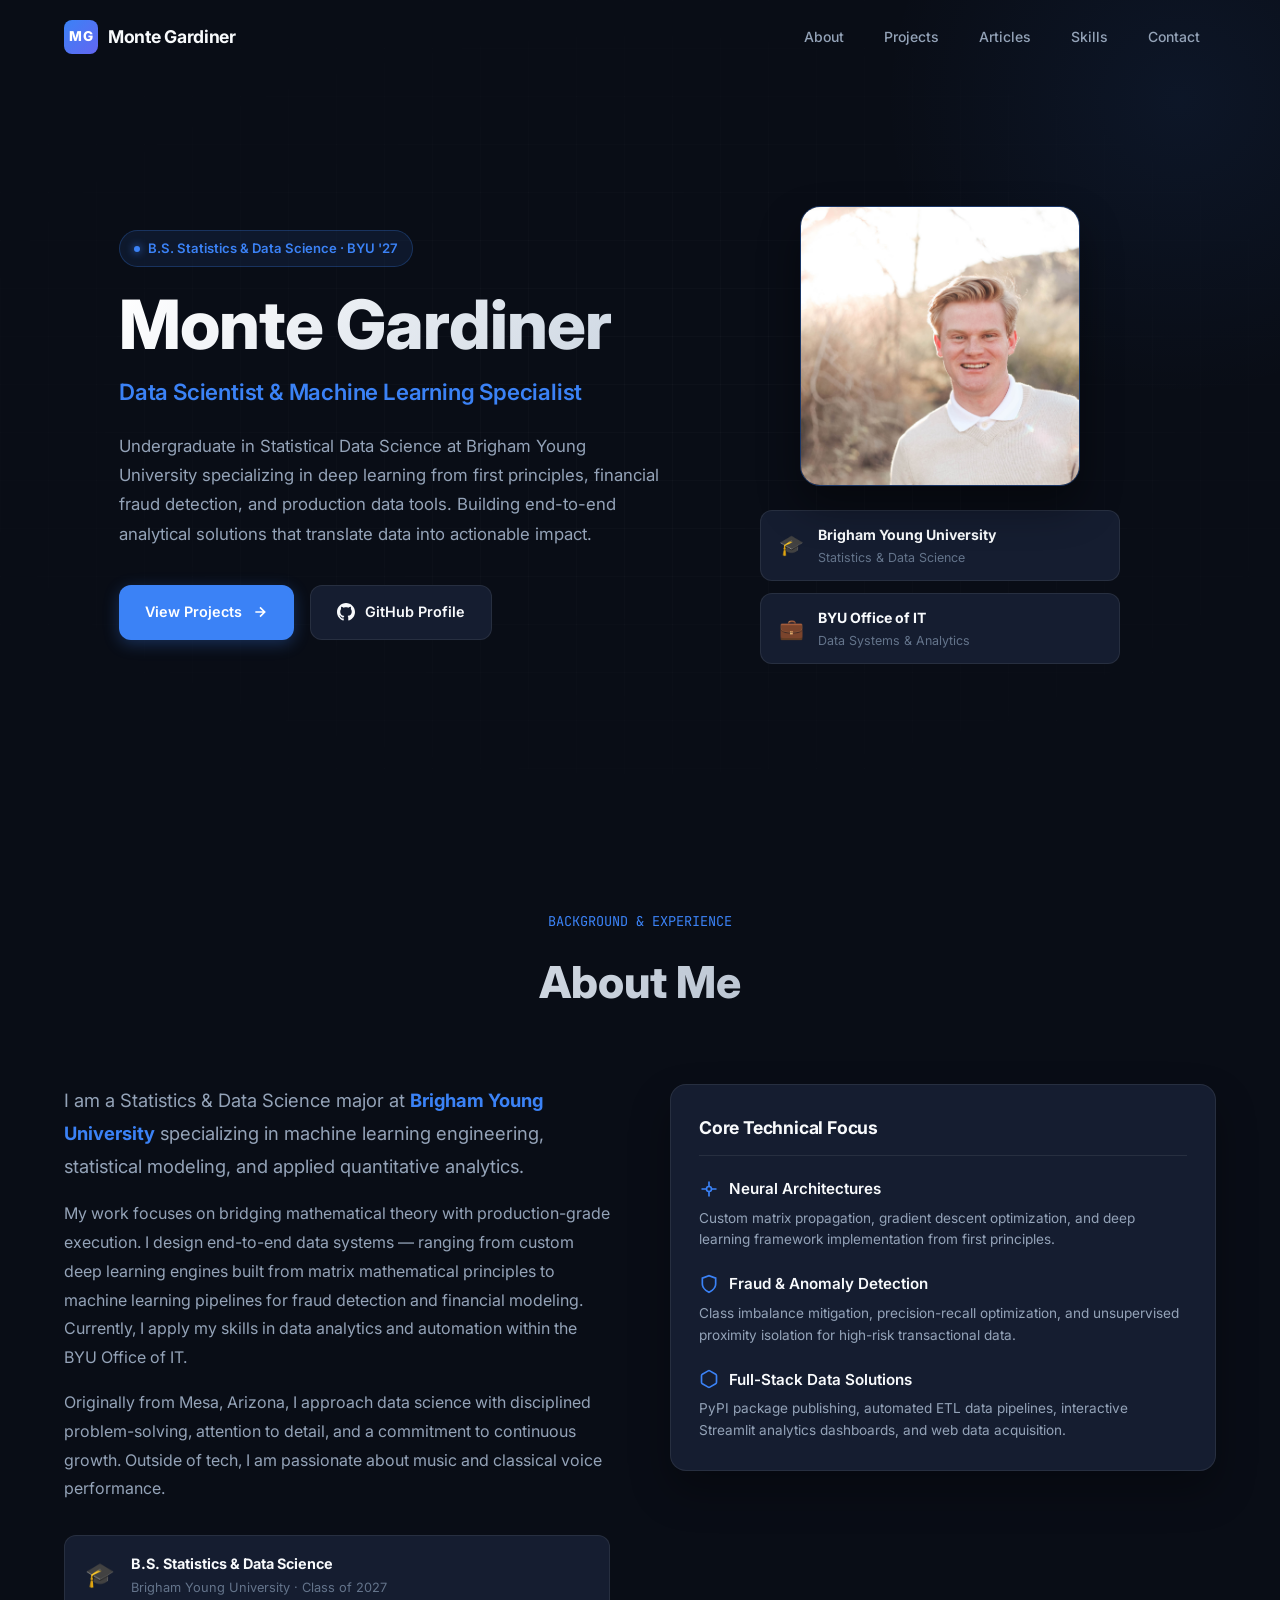
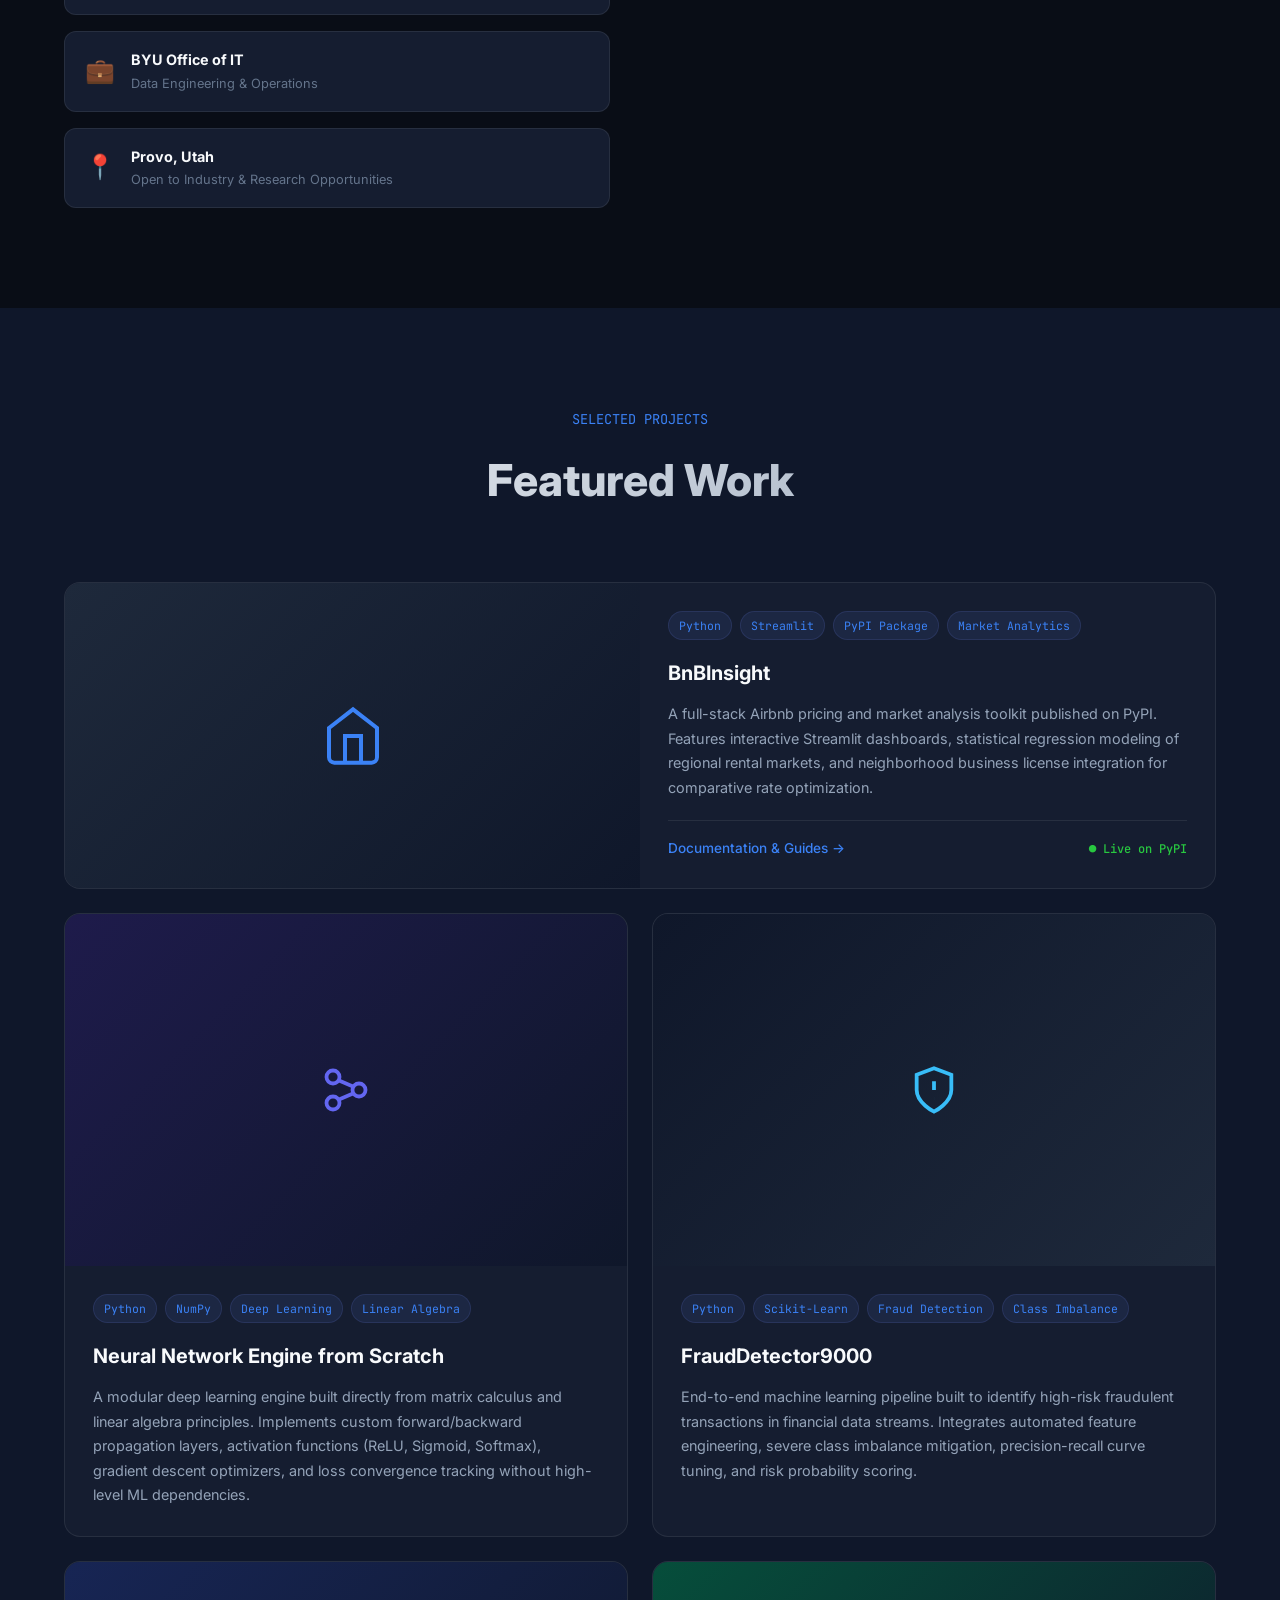
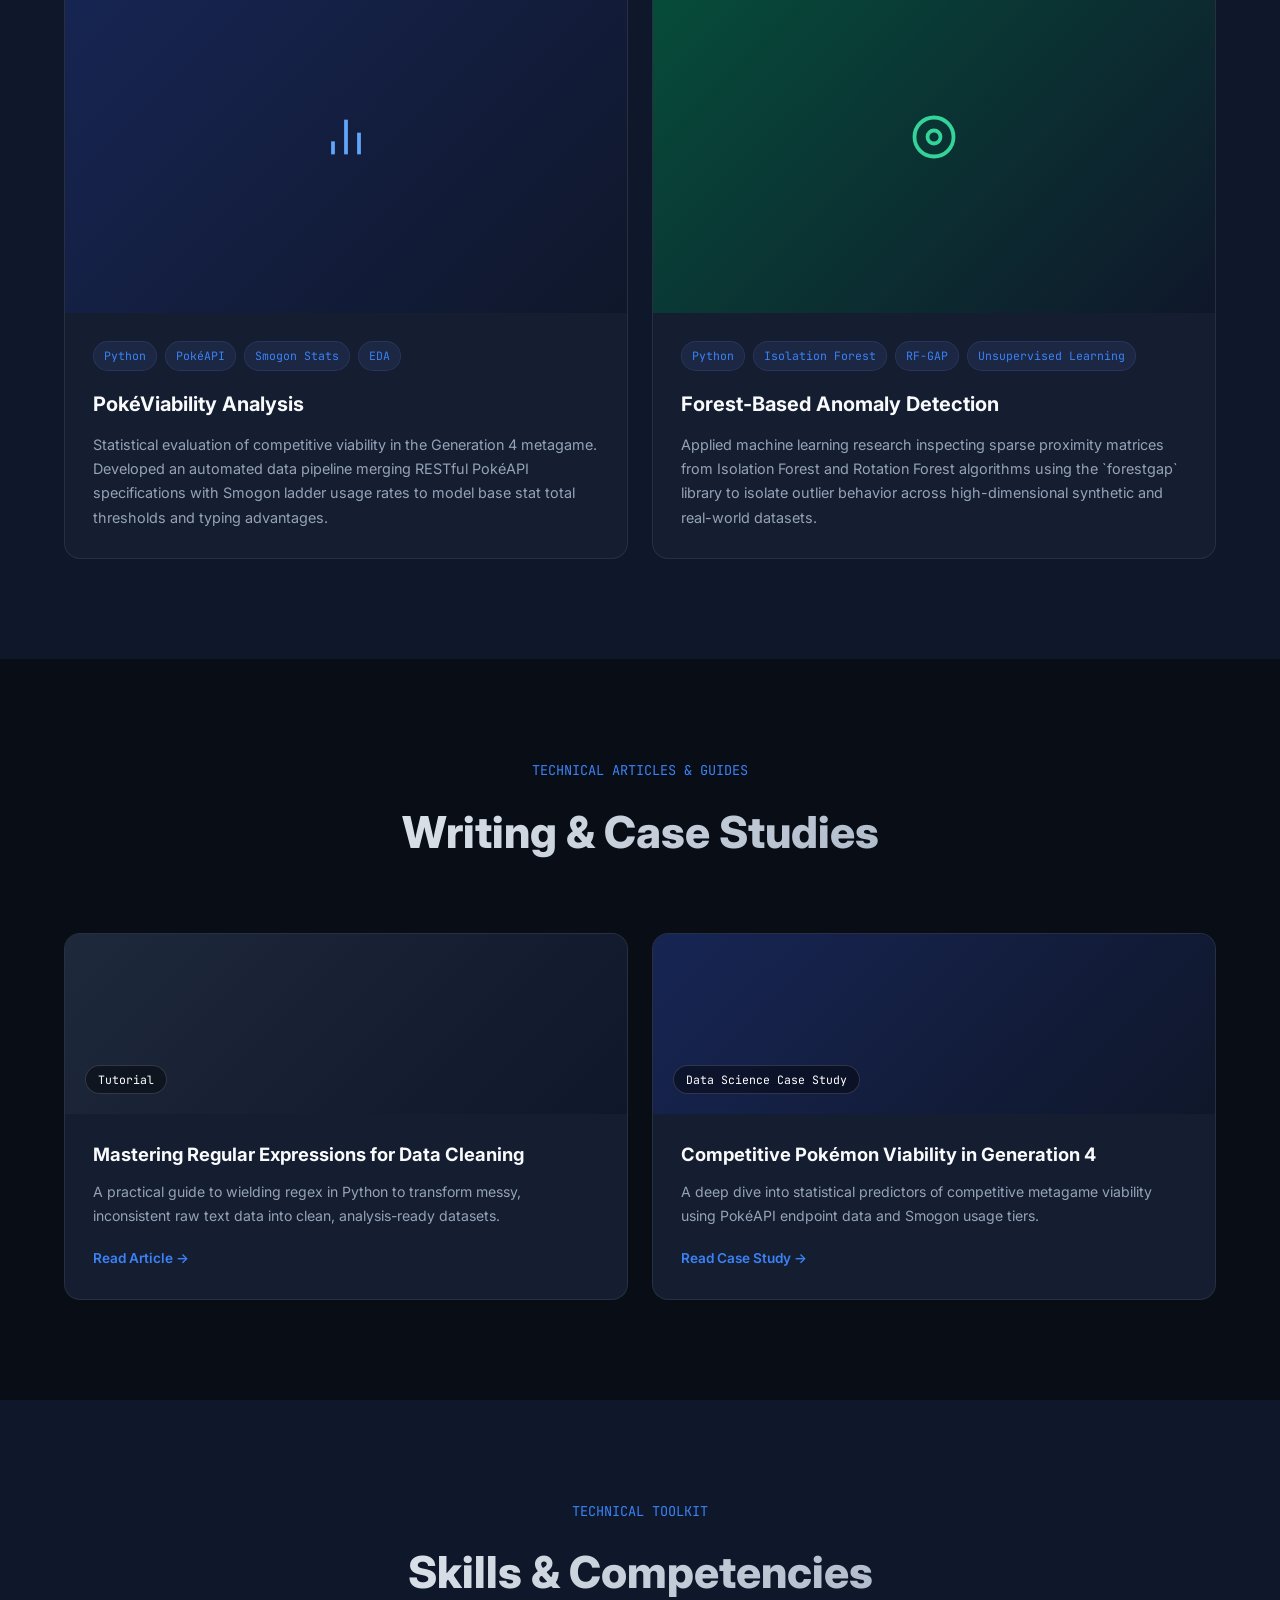
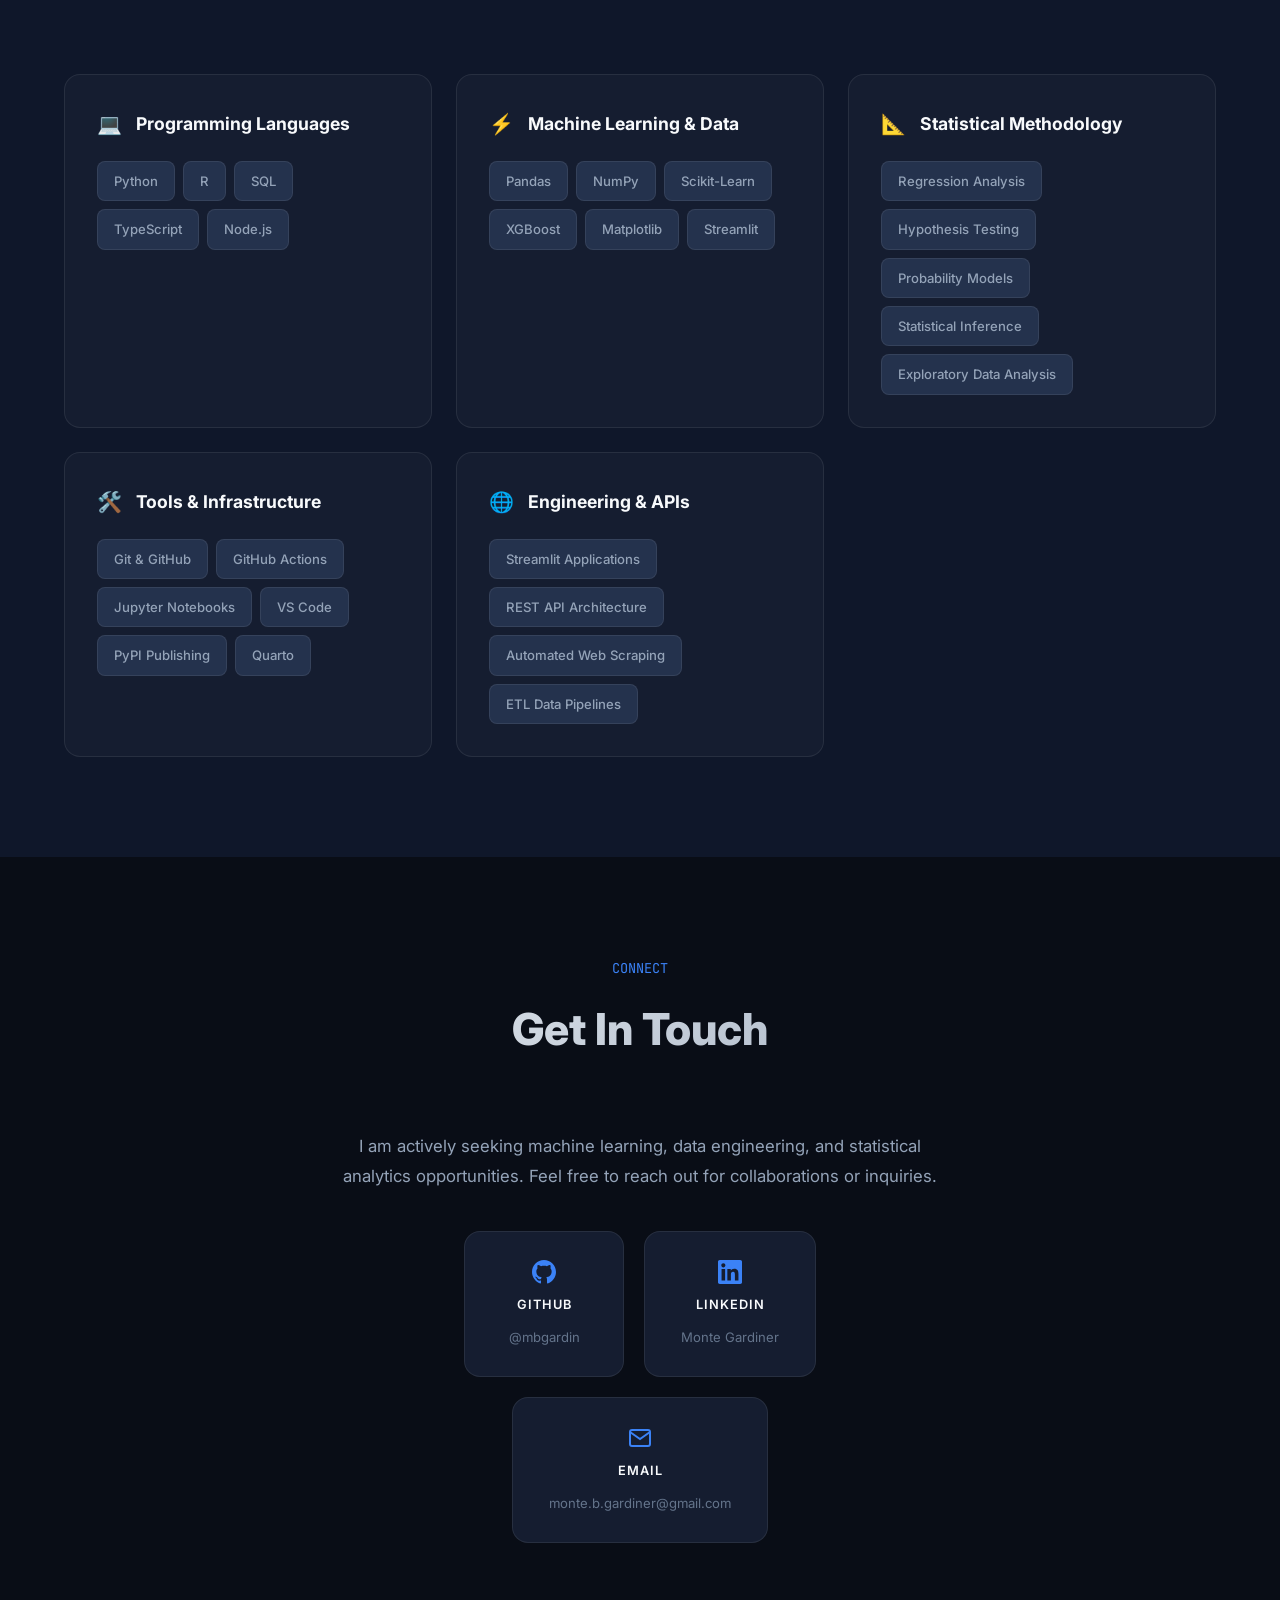
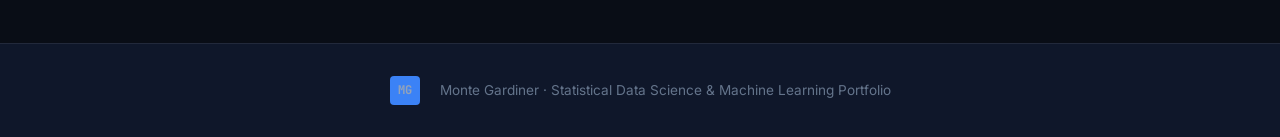
==== commit 5228f3a3: "update" ====
--- a/index.html
+++ b/index.html
@@ -5,7 +5,7 @@
     <meta charset="UTF-8">
     <meta name="viewport" content="width=device-width, initial-scale=1.0">
     <meta name="description"
-        content="Monte Gardiner — Data Science Portfolio. Undergraduate in Statistical Data Science at BYU specializing in machine learning, statistical modeling, and applied analytics.">
+        content="Monte Gardiner — Data Science & Machine Learning Portfolio. Statistics & Data Science major at BYU specializing in deep learning, anomaly detection, statistical modeling, and applied analytics.">
     <title>Monte Gardiner | Data Science Portfolio</title>
     <link rel="preconnect" href="https://fonts.googleapis.com">
     <link rel="preconnect" href="https://fonts.gstatic.com" crossorigin>
@@ -20,12 +20,12 @@
     <nav class="navbar" id="navbar">
         <div class="nav-container">
             <a href="#hero" class="nav-logo">
-                <span class="logo-bracket">&lt;</span> MG<span class="logo-bracket"> /&gt;</span>
+                <span class="nav-logo-badge">MG</span> Monte Gardiner
             </a>
             <ul class="nav-links" id="nav-links">
                 <li><a href="#about" class="nav-link">About</a></li>
                 <li><a href="#projects" class="nav-link">Projects</a></li>
-                <li><a href="#blog" class="nav-link">Blog</a></li>
+                <li><a href="#blog" class="nav-link">Articles</a></li>
                 <li><a href="#skills" class="nav-link">Skills</a></li>
                 <li><a href="#contact" class="nav-link">Contact</a></li>
             </ul>
@@ -42,52 +42,50 @@
         <div class="hero-bg-grid"></div>
         <div class="hero-content">
             <div class="hero-text">
-                <p class="hero-greeting">Hello, I'm</p>
+                <div class="hero-badge-pill">
+                    <span class="badge-dot"></span> B.S. Statistics & Data Science · BYU '27
+                </div>
                 <h1 class="hero-name">Monte Gardiner</h1>
-                <div class="hero-title-wrapper">
-                    <span class="hero-title-static">Data Science</span>
-                    <span class="hero-title-dynamic" id="typed-text"></span>
-                    <span class="cursor">|</span>
-                </div>
+                <p class="hero-title-static">Data Scientist & Machine Learning Specialist</p>
                 <p class="hero-description">
-                    Statistics & Data Science major at BYU with a strong interest in applied analytics,
-                    statistical modeling, and machine learning — building end-to-end solutions that translate
-                    data into clear, actionable insights.
+                    Undergraduate in Statistical Data Science at Brigham Young University specializing in deep learning from first principles, financial fraud detection, and production data tools. Building end-to-end analytical solutions that translate data into actionable impact.
                 </p>
                 <div class="hero-buttons">
-                    <a href="#projects" class="btn btn-primary">View Projects</a>
+                    <a href="#projects" class="btn btn-primary">
+                        View Projects
+                        <svg width="16" height="16" viewBox="0 0 24 24" fill="none" stroke="currentColor" stroke-width="2.5">
+                            <path d="M5 12h14M12 5l7 7-7 7"/>
+                        </svg>
+                    </a>
                     <a href="https://github.com/mbgardin" class="btn btn-outline" target="_blank" rel="noopener">
-                        <svg width="20" height="20" viewBox="0 0 24 24" fill="currentColor">
-                            <path
-                                d="M12 0c-6.626 0-12 5.373-12 12 0 5.302 3.438 9.8 8.207 11.387.599.111.793-.261.793-.577v-2.234c-3.338.726-4.033-1.416-4.033-1.416-.546-1.387-1.333-1.756-1.333-1.756-1.089-.745.083-.729.083-.729 1.205.084 1.839 1.237 1.839 1.237 1.07 1.834 2.807 1.304 3.492.997.107-.775.418-1.305.762-1.604-2.665-.305-5.467-1.334-5.467-5.931 0-1.311.469-2.381 1.236-3.221-.124-.303-.535-1.524.117-3.176 0 0 1.008-.322 3.301 1.23.957-.266 1.983-.399 3.003-.404 1.02.005 2.047.138 3.006.404 2.291-1.552 3.297-1.23 3.297-1.23.653 1.653.242 2.874.118 3.176.77.84 1.235 1.911 1.235 3.221 0 4.609-2.807 5.624-5.479 5.921.43.372.823 1.102.823 2.222v3.293c0 .319.192.694.801.576 4.765-1.589 8.199-6.086 8.199-11.386 0-6.627-5.373-12-12-12z" />
+                        <svg width="18" height="18" viewBox="0 0 24 24" fill="currentColor">
+                            <path d="M12 0c-6.626 0-12 5.373-12 12 0 5.302 3.438 9.8 8.207 11.387.599.111.793-.261.793-.577v-2.234c-3.338.726-4.033-1.416-4.033-1.416-.546-1.387-1.333-1.756-1.333-1.756-1.089-.745.083-.729.083-.729 1.205.084 1.839 1.237 1.839 1.237 1.07 1.834 2.807 1.304 3.492.997.107-.775.418-1.305.762-1.604-2.665-.305-5.467-1.334-5.467-5.931 0-1.311.469-2.381 1.236-3.221-.124-.303-.535-1.524.117-3.176 0 0 1.008-.322 3.301 1.23.957-.266 1.983-.399 3.003-.404 1.02.005 2.047.138 3.006.404 2.291-1.552 3.297-1.23 3.297-1.23.653 1.653.242 2.874.118 3.176.77.84 1.235 1.911 1.235 3.221 0 4.609-2.807 5.624-5.479 5.921.43.372.823 1.102.823 2.222v3.293c0 .319.192.694.801.576 4.765-1.589 8.199-6.086 8.199-11.386 0-6.627-5.373-12-12-12z"/>
                         </svg>
-                        GitHub
+                        GitHub Profile
                     </a>
                 </div>
             </div>
             <div class="hero-image">
                 <div class="hero-image-wrapper">
                     <img src="images/monte-headshot.jpg" alt="Monte Gardiner" loading="eager">
-                    <div class="hero-image-ring"></div>
-                </div>
-                <div class="hero-stats">
-                    <div class="stat-item">
-                        <span class="stat-number" data-target="5">0</span><span class="stat-plus">+</span>
-                        <span class="stat-label">Projects</span>
-                    </div>
-                    <div class="stat-item">
-                        <span class="stat-number" data-target="5">0</span><span class="stat-plus">+</span>
-                        <span class="stat-label">Languages</span>
-                    </div>
-                    <div class="stat-item">
-                        <span class="stat-number" data-target="2027">0</span>
-                        <span class="stat-label">Grad Year</span>
-                    </div>
-                </div>
-            </div>
-        </div>
-        <div class="scroll-indicator">
-            <div class="scroll-arrow"></div>
+                </div>
+                <div class="hero-badges-container">
+                    <div class="hero-badge-card">
+                        <span class="badge-icon">🎓</span>
+                        <div>
+                            <strong>Brigham Young University</strong>
+                            <span>Statistics & Data Science</span>
+                        </div>
+                    </div>
+                    <div class="hero-badge-card">
+                        <span class="badge-icon">💼</span>
+                        <div>
+                            <strong>BYU Office of IT</strong>
+                            <span>Data Systems & Analytics</span>
+                        </div>
+                    </div>
+                </div>
+            </div>
         </div>
     </section>
 
@@ -95,77 +93,79 @@
     <section class="section about" id="about">
         <div class="container">
             <div class="section-header">
-                <span class="section-tag">// who i am</span>
+                <span class="section-tag">BACKGROUND & EXPERIENCE</span>
                 <h2 class="section-title">About Me</h2>
             </div>
             <div class="about-grid">
                 <div class="about-text">
                     <p class="about-lead">
-                        I'm a Statistics & Data Science major at <strong>Brigham Young University</strong> with a
-                        strong interest in applied analytics, statistical modeling, and machine learning.
+                        I am a Statistics & Data Science major at <strong>Brigham Young University</strong> specializing in machine learning engineering, statistical modeling, and applied quantitative analytics.
                     </p>
                     <p>
-                        I enjoy working at the intersection of technical rigor and real-world impact, particularly on
-                        projects that translate data into clear, actionable insights. Alongside my coursework, I've
-                        pursued projects in fraud detection, dynamic pricing, and automation — with an emphasis on
-                        building end-to-end solutions rather than isolated models. Many of these have had real-world
-                        application through my current position with BYU OIT.
+                        My work focuses on bridging mathematical theory with production-grade execution. I design end-to-end data systems — ranging from custom deep learning engines built from matrix mathematical principles to machine learning pipelines for fraud detection and financial modeling. Currently, I apply my skills in data analytics and automation within the BYU Office of IT.
                     </p>
                     <p>
-                        Originally from Mesa, Arizona, I value structured thinking, steady progress, and collaboration.
-                        I'm also a big fan of music and classical voice, and I love collaborative, creative
-                        environments.
+                        Originally from Mesa, Arizona, I approach data science with disciplined problem-solving, attention to detail, and a commitment to continuous growth. Outside of tech, I am passionate about music and classical voice performance.
                     </p>
                     <div class="about-details">
                         <div class="detail-item">
                             <span class="detail-icon">🎓</span>
                             <div>
                                 <strong>B.S. Statistics & Data Science</strong>
-                                <span>Brigham Young University · 2027</span>
+                                <span>Brigham Young University · Class of 2027</span>
                             </div>
                         </div>
                         <div class="detail-item">
                             <span class="detail-icon">💼</span>
                             <div>
                                 <strong>BYU Office of IT</strong>
-                                <span>Brigham Young University</span>
+                                <span>Data Engineering & Operations</span>
                             </div>
                         </div>
                         <div class="detail-item">
                             <span class="detail-icon">📍</span>
                             <div>
-                                <strong>Mesa, AZ → Provo, UT</strong>
-                                <span>Open to opportunities</span>
-                            </div>
-                        </div>
-                    </div>
-                </div>
+                                <strong>Provo, Utah</strong>
+                                <span>Open to Industry & Research Opportunities</span>
+                            </div>
+                        </div>
+                    </div>
+                </div>
+
                 <div class="about-image">
-                    <div class="about-image-card">
-                        <div class="code-window">
-                            <div class="code-header">
-                                <span class="dot dot-red"></span>
-                                <span class="dot dot-yellow"></span>
-                                <span class="dot dot-green"></span>
-                                <span class="code-title">monte_gardiner.py</span>
-                            </div>
-                            <pre
-                                class="code-content"><code><span class="code-keyword">class</span> <span class="code-class">DataScientist</span>:
-    <span class="code-keyword">def</span> <span class="code-func">__init__</span>(<span class="code-param">self</span>):
-        <span class="code-param">self</span>.name = <span class="code-string">"Monte Gardiner"</span>
-        <span class="code-param">self</span>.school = <span class="code-string">"BYU"</span>
-        <span class="code-param">self</span>.languages = [
-            <span class="code-string">"Python"</span>, <span class="code-string">"R"</span>, <span class="code-string">"SQL"</span>,
-            <span class="code-string">"TypeScript"</span>, <span class="code-string">"Node.js"</span>
-        ]
-        <span class="code-param">self</span>.focus = [
-            <span class="code-string">"End-to-End ML Pipelines"</span>,
-            <span class="code-string">"Statistical Modeling"</span>,
-            <span class="code-string">"Full-Stack Development"</span>
-        ]
-
-    <span class="code-keyword">def</span> <span class="code-func">motto</span>(<span class="code-param">self</span>):
-        <span class="code-keyword">return</span> <span class="code-string">"Data → Insights → Impact"</span></code></pre>
+                    <div class="about-focus-card">
+                        <h3 class="focus-card-title">Core Technical Focus</h3>
+                        <div class="focus-grid">
+                            <div class="focus-item">
+                                <div class="focus-header">
+                                    <svg class="focus-icon" width="20" height="20" viewBox="0 0 24 24" fill="none" stroke="currentColor" stroke-width="2">
+                                        <circle cx="12" cy="12" r="3"/>
+                                        <path d="M12 3v6M12 15v6M3 12h6M15 12h6"/>
+                                    </svg>
+                                    <h4>Neural Architectures</h4>
+                                </div>
+                                <p>Custom matrix propagation, gradient descent optimization, and deep learning framework implementation from first principles.</p>
+                            </div>
+
+                            <div class="focus-item">
+                                <div class="focus-header">
+                                    <svg class="focus-icon" width="20" height="20" viewBox="0 0 24 24" fill="none" stroke="currentColor" stroke-width="2">
+                                        <path d="M12 22s8-4 8-10V5l-8-3-8 3v7c0 6 8 10 8 10z"/>
+                                    </svg>
+                                    <h4>Fraud & Anomaly Detection</h4>
+                                </div>
+                                <p>Class imbalance mitigation, precision-recall optimization, and unsupervised proximity isolation for high-risk transactional data.</p>
+                            </div>
+
+                            <div class="focus-item">
+                                <div class="focus-header">
+                                    <svg class="focus-icon" width="20" height="20" viewBox="0 0 24 24" fill="none" stroke="currentColor" stroke-width="2">
+                                        <path d="M21 16V8a2 2 0 0 0-1-1.73l-7-4a2 2 0 0 0-2 0l-7 4A2 2 0 0 0 3 8v8a2 2 0 0 0 1 1.73l7 4a2 2 0 0 0 2 0l7-4A2 2 0 0 0 21 16z"/>
+                                    </svg>
+                                    <h4>Full-Stack Data Solutions</h4>
+                                </div>
+                                <p>PyPI package publishing, automated ETL data pipelines, interactive Streamlit analytics dashboards, and web data acquisition.</p>
+                            </div>
                         </div>
                     </div>
                 </div>
@@ -177,33 +177,36 @@
     <section class="section projects" id="projects">
         <div class="container">
             <div class="section-header">
-                <span class="section-tag">// what i've built</span>
-                <h2 class="section-title">Featured Projects</h2>
+                <span class="section-tag">SELECTED PROJECTS</span>
+                <h2 class="section-title">Featured Work</h2>
             </div>
             <div class="projects-grid">
-                <!-- Project 1: BnBInsight -->
+                <!-- Project 1: BnBInsight (Featured) -->
                 <div class="project-card project-featured">
                     <div class="project-image">
                         <div class="project-image-placeholder"
-                            style="background: linear-gradient(135deg, #667eea 0%, #764ba2 100%);">
-                            <div class="project-icon">🏠</div>
+                            style="background: linear-gradient(135deg, #1e293b 0%, #0f172a 100%);">
+                            <div class="project-icon-svg">
+                                <svg width="64" height="64" viewBox="0 0 24 24" fill="none" stroke="#3b82f6" stroke-width="1.5">
+                                    <path d="M3 9l9-7 9 7v11a2 2 0 0 1-2 2H5a2 2 0 0 1-2-2z"/>
+                                    <polyline points="9 22 9 12 15 12 15 22"/>
+                                </svg>
+                            </div>
                         </div>
                         <div class="project-overlay">
                             <div class="project-links">
                                 <a href="https://github.com/mbgardin/BnBInsight" class="project-link" target="_blank"
                                     rel="noopener" title="Source Code">
                                     <svg width="22" height="22" viewBox="0 0 24 24" fill="currentColor">
-                                        <path
-                                            d="M12 0c-6.626 0-12 5.373-12 12 0 5.302 3.438 9.8 8.207 11.387.599.111.793-.261.793-.577v-2.234c-3.338.726-4.033-1.416-4.033-1.416-.546-1.387-1.333-1.756-1.333-1.756-1.089-.745.083-.729.083-.729 1.205.084 1.839 1.237 1.839 1.237 1.07 1.834 2.807 1.304 3.492.997.107-.775.418-1.305.762-1.604-2.665-.305-5.467-1.334-5.467-5.931 0-1.311.469-2.381 1.236-3.221-.124-.303-.535-1.524.117-3.176 0 0 1.008-.322 3.301 1.23.957-.266 1.983-.399 3.003-.404 1.02.005 2.047.138 3.006.404 2.291-1.552 3.297-1.23 3.297-1.23.653 1.653.242 2.874.118 3.176.77.84 1.235 1.911 1.235 3.221 0 4.609-2.807 5.624-5.479 5.921.43.372.823 1.102.823 2.222v3.293c0 .319.192.694.801.576 4.765-1.589 8.199-6.086 8.199-11.386 0-6.627-5.373-12-12-12z" />
+                                        <path d="M12 0c-6.626 0-12 5.373-12 12 0 5.302 3.438 9.8 8.207 11.387.599.111.793-.261.793-.577v-2.234c-3.338.726-4.033-1.416-4.033-1.416-.546-1.387-1.333-1.756-1.333-1.756-1.089-.745.083-.729.083-.729 1.205.084 1.839 1.237 1.839 1.237 1.07 1.834 2.807 1.304 3.492.997.107-.775.418-1.305.762-1.604-2.665-.305-5.467-1.334-5.467-5.931 0-1.311.469-2.381 1.236-3.221-.124-.303-.535-1.524.117-3.176 0 0 1.008-.322 3.301 1.23.957-.266 1.983-.399 3.003-.404 1.02.005 2.047.138 3.006.404 2.291-1.552 3.297-1.23 3.297-1.23.653 1.653.242 2.874.118 3.176.77.84 1.235 1.911 1.235 3.221 0 4.609-2.807 5.624-5.479 5.921.43.372.823 1.102.823 2.222v3.293c0 .319.192.694.801.576 4.765-1.589 8.199-6.086 8.199-11.386 0-6.627-5.373-12-12-12z"/>
                                     </svg>
                                 </a>
                                 <a href="https://bnbinsight.streamlit.app/" class="project-link" target="_blank"
-                                    rel="noopener" title="Live Demo">
-                                    <svg width="22" height="22" viewBox="0 0 24 24" fill="none" stroke="currentColor"
-                                        stroke-width="2">
-                                        <path d="M18 13v6a2 2 0 0 1-2 2H5a2 2 0 0 1-2-2V8a2 2 0 0 1 2-2h6" />
-                                        <polyline points="15 3 21 3 21 9" />
-                                        <line x1="10" y1="14" x2="21" y2="3" />
+                                    rel="noopener" title="Live Application">
+                                    <svg width="22" height="22" viewBox="0 0 24 24" fill="none" stroke="currentColor" stroke-width="2">
+                                        <path d="M18 13v6a2 2 0 0 1-2 2H5a2 2 0 0 1-2-2V8a2 2 0 0 1 2-2h6"/>
+                                        <polyline points="15 3 21 3 21 9"/>
+                                        <line x1="10" y1="14" x2="21" y2="3"/>
                                     </svg>
                                 </a>
                             </div>
@@ -213,48 +216,126 @@
                         <div class="project-tags">
                             <span class="tag">Python</span>
                             <span class="tag">Streamlit</span>
-                            <span class="tag">PyPI</span>
-                            <span class="tag">Machine Learning</span>
+                            <span class="tag">PyPI Package</span>
+                            <span class="tag">Market Analytics</span>
                         </div>
                         <h3 class="project-title">BnBInsight</h3>
                         <p class="project-description">
-                            A full-stack Airbnb pricing analysis tool published on PyPI. Features interactive
-                            Streamlit dashboards, statistical modeling of Utah rental markets, and neighborhood-level
-                            business license integration for comparative pricing analysis.
+                            A full-stack Airbnb pricing and market analysis toolkit published on PyPI. Features interactive Streamlit dashboards, statistical regression modeling of regional rental markets, and neighborhood business license integration for comparative rate optimization.
                         </p>
                         <div class="project-footer">
-                            <a href="https://mbgardin.github.io/BnBInsight/tutorial.html" class="project-docs-link"
-                                target="_blank" rel="noopener">
-                                📖 Documentation
+                            <a href="https://mbgardin.github.io/BnBInsight/tutorial.html" class="project-docs-link" target="_blank" rel="noopener">
+                                Documentation & Guides →
                             </a>
-                            <span class="project-status live">● Live</span>
-                        </div>
-                    </div>
-                </div>
-
-                <!-- Project 2: PokeViability -->
+                            <span class="project-status live">● Live on PyPI</span>
+                        </div>
+                    </div>
+                </div>
+
+                <!-- Project 2: Neural Network Engine from Scratch -->
                 <div class="project-card">
                     <div class="project-image">
                         <div class="project-image-placeholder"
-                            style="background: linear-gradient(135deg, #f093fb 0%, #f5576c 100%);">
-                            <div class="project-icon">⚡</div>
+                            style="background: linear-gradient(135deg, #1e1b4b 0%, #0f172a 100%);">
+                            <div class="project-icon-svg">
+                                <svg width="52" height="52" viewBox="0 0 24 24" fill="none" stroke="#6366f1" stroke-width="1.75">
+                                    <circle cx="6" cy="6" r="3"/>
+                                    <circle cx="6" cy="18" r="3"/>
+                                    <circle cx="18" cy="12" r="3"/>
+                                    <line x1="8.5" y1="7.5" x2="15.5" y2="10.5"/>
+                                    <line x1="8.5" y1="16.5" x2="15.5" y2="13.5"/>
+                                </svg>
+                            </div>
+                        </div>
+                        <div class="project-overlay">
+                            <div class="project-links">
+                                <a href="https://github.com/mbgardin/neuralnetwork" class="project-link" target="_blank"
+                                    rel="noopener" title="Source Code">
+                                    <svg width="22" height="22" viewBox="0 0 24 24" fill="currentColor">
+                                        <path d="M12 0c-6.626 0-12 5.373-12 12 0 5.302 3.438 9.8 8.207 11.387.599.111.793-.261.793-.577v-2.234c-3.338.726-4.033-1.416-4.033-1.416-.546-1.387-1.333-1.756-1.333-1.756-1.089-.745.083-.729.083-.729 1.205.084 1.839 1.237 1.839 1.237 1.07 1.834 2.807 1.304 3.492.997.107-.775.418-1.305.762-1.604-2.665-.305-5.467-1.334-5.467-5.931 0-1.311.469-2.381 1.236-3.221-.124-.303-.535-1.524.117-3.176 0 0 1.008-.322 3.301 1.23.957-.266 1.983-.399 3.003-.404 1.02.005 2.047.138 3.006.404 2.291-1.552 3.297-1.23 3.297-1.23.653 1.653.242 2.874.118 3.176.77.84 1.235 1.911 1.235 3.221 0 4.609-2.807 5.624-5.479 5.921.43.372.823 1.102.823 2.222v3.293c0 .319.192.694.801.576 4.765-1.589 8.199-6.086 8.199-11.386 0-6.627-5.373-12-12-12z"/>
+                                    </svg>
+                                </a>
+                            </div>
+                        </div>
+                    </div>
+                    <div class="project-info">
+                        <div class="project-tags">
+                            <span class="tag">Python</span>
+                            <span class="tag">NumPy</span>
+                            <span class="tag">Deep Learning</span>
+                            <span class="tag">Linear Algebra</span>
+                        </div>
+                        <h3 class="project-title">Neural Network Engine from Scratch</h3>
+                        <p class="project-description">
+                            A modular deep learning engine built directly from matrix calculus and linear algebra principles. Implements custom forward/backward propagation layers, activation functions (ReLU, Sigmoid, Softmax), gradient descent optimizers, and loss convergence tracking without high-level ML dependencies.
+                        </p>
+                    </div>
+                </div>
+
+                <!-- Project 3: FraudDetector9000 -->
+                <div class="project-card">
+                    <div class="project-image">
+                        <div class="project-image-placeholder"
+                            style="background: linear-gradient(135deg, #0f172a 0%, #1e293b 100%);">
+                            <div class="project-icon-svg">
+                                <svg width="52" height="52" viewBox="0 0 24 24" fill="none" stroke="#38bdf8" stroke-width="1.75">
+                                    <path d="M12 22s8-4 8-10V5l-8-3-8 3v7c0 6 8 10 8 10z"/>
+                                    <path d="M12 8v4M12 16h.01"/>
+                                </svg>
+                            </div>
+                        </div>
+                        <div class="project-overlay">
+                            <div class="project-links">
+                                <a href="https://github.com/mbgardin/FraudDetector9000" class="project-link" target="_blank"
+                                    rel="noopener" title="Source Code">
+                                    <svg width="22" height="22" viewBox="0 0 24 24" fill="currentColor">
+                                        <path d="M12 0c-6.626 0-12 5.373-12 12 0 5.302 3.438 9.8 8.207 11.387.599.111.793-.261.793-.577v-2.234c-3.338.726-4.033-1.416-4.033-1.416-.546-1.387-1.333-1.756-1.333-1.756-1.089-.745.083-.729.083-.729 1.205.084 1.839 1.237 1.839 1.237 1.07 1.834 2.807 1.304 3.492.997.107-.775.418-1.305.762-1.604-2.665-.305-5.467-1.334-5.467-5.931 0-1.311.469-2.381 1.236-3.221-.124-.303-.535-1.524.117-3.176 0 0 1.008-.322 3.301 1.23.957-.266 1.983-.399 3.003-.404 1.02.005 2.047.138 3.006.404 2.291-1.552 3.297-1.23 3.297-1.23.653 1.653.242 2.874.118 3.176.77.84 1.235 1.911 1.235 3.221 0 4.609-2.807 5.624-5.479 5.921.43.372.823 1.102.823 2.222v3.293c0 .319.192.694.801.576 4.765-1.589 8.199-6.086 8.199-11.386 0-6.627-5.373-12-12-12z"/>
+                                    </svg>
+                                </a>
+                            </div>
+                        </div>
+                    </div>
+                    <div class="project-info">
+                        <div class="project-tags">
+                            <span class="tag">Python</span>
+                            <span class="tag">Scikit-Learn</span>
+                            <span class="tag">Fraud Detection</span>
+                            <span class="tag">Class Imbalance</span>
+                        </div>
+                        <h3 class="project-title">FraudDetector9000</h3>
+                        <p class="project-description">
+                            End-to-end machine learning pipeline built to identify high-risk fraudulent transactions in financial data streams. Integrates automated feature engineering, severe class imbalance mitigation, precision-recall curve tuning, and risk probability scoring.
+                        </p>
+                    </div>
+                </div>
+
+                <!-- Project 4: PokéViability Analysis -->
+                <div class="project-card">
+                    <div class="project-image">
+                        <div class="project-image-placeholder"
+                            style="background: linear-gradient(135deg, #172554 0%, #0f172a 100%);">
+                            <div class="project-icon-svg">
+                                <svg width="52" height="52" viewBox="0 0 24 24" fill="none" stroke="#60a5fa" stroke-width="1.75">
+                                    <line x1="18" y1="20" x2="18" y2="10"/>
+                                    <line x1="12" y1="20" x2="12" y2="4"/>
+                                    <line x1="6" y1="20" x2="6" y2="14"/>
+                                </svg>
+                            </div>
                         </div>
                         <div class="project-overlay">
                             <div class="project-links">
                                 <a href="https://github.com/mbgardin/PokeViability" class="project-link" target="_blank"
                                     rel="noopener" title="Source Code">
                                     <svg width="22" height="22" viewBox="0 0 24 24" fill="currentColor">
-                                        <path
-                                            d="M12 0c-6.626 0-12 5.373-12 12 0 5.302 3.438 9.8 8.207 11.387.599.111.793-.261.793-.577v-2.234c-3.338.726-4.033-1.416-4.033-1.416-.546-1.387-1.333-1.756-1.333-1.756-1.089-.745.083-.729.083-.729 1.205.084 1.839 1.237 1.839 1.237 1.07 1.834 2.807 1.304 3.492.997.107-.775.418-1.305.762-1.604-2.665-.305-5.467-1.334-5.467-5.931 0-1.311.469-2.381 1.236-3.221-.124-.303-.535-1.524.117-3.176 0 0 1.008-.322 3.301 1.23.957-.266 1.983-.399 3.003-.404 1.02.005 2.047.138 3.006.404 2.291-1.552 3.297-1.23 3.297-1.23.653 1.653.242 2.874.118 3.176.77.84 1.235 1.911 1.235 3.221 0 4.609-2.807 5.624-5.479 5.921.43.372.823 1.102.823 2.222v3.293c0 .319.192.694.801.576 4.765-1.589 8.199-6.086 8.199-11.386 0-6.627-5.373-12-12-12z" />
+                                        <path d="M12 0c-6.626 0-12 5.373-12 12 0 5.302 3.438 9.8 8.207 11.387.599.111.793-.261.793-.577v-2.234c-3.338.726-4.033-1.416-4.033-1.416-.546-1.387-1.333-1.756-1.333-1.756-1.089-.745.083-.729.083-.729 1.205.084 1.839 1.237 1.839 1.237 1.07 1.834 2.807 1.304 3.492.997.107-.775.418-1.305.762-1.604-2.665-.305-5.467-1.334-5.467-5.931 0-1.311.469-2.381 1.236-3.221-.124-.303-.535-1.524.117-3.176 0 0 1.008-.322 3.301 1.23.957-.266 1.983-.399 3.003-.404 1.02.005 2.047.138 3.006.404 2.291-1.552 3.297-1.23 3.297-1.23.653 1.653.242 2.874.118 3.176.77.84 1.235 1.911 1.235 3.221 0 4.609-2.807 5.624-5.479 5.921.43.372.823 1.102.823 2.222v3.293c0 .319.192.694.801.576 4.765-1.589 8.199-6.086 8.199-11.386 0-6.627-5.373-12-12-12z"/>
                                     </svg>
                                 </a>
-                                <a href="docs/eda_blog_post.html" class="project-link" title="Blog Post">
-                                    <svg width="22" height="22" viewBox="0 0 24 24" fill="none" stroke="currentColor"
-                                        stroke-width="2">
-                                        <path d="M14 2H6a2 2 0 0 0-2 2v16a2 2 0 0 0 2 2h12a2 2 0 0 0 2-2V8z" />
-                                        <polyline points="14 2 14 8 20 8" />
-                                        <line x1="16" y1="13" x2="8" y2="13" />
-                                        <line x1="16" y1="17" x2="8" y2="17" />
+                                <a href="docs/eda_blog_post.html" class="project-link" title="Read Case Study">
+                                    <svg width="22" height="22" viewBox="0 0 24 24" fill="none" stroke="currentColor" stroke-width="2">
+                                        <path d="M14 2H6a2 2 0 0 0-2 2v16a2 2 0 0 0 2 2h12a2 2 0 0 0 2-2V8z"/>
+                                        <polyline points="14 2 14 8 20 8"/>
+                                        <line x1="16" y1="13" x2="8" y2="13"/>
+                                        <line x1="16" y1="17" x2="8" y2="17"/>
                                     </svg>
                                 </a>
                             </div>
@@ -263,68 +344,35 @@
                     <div class="project-info">
                         <div class="project-tags">
                             <span class="tag">Python</span>
-                            <span class="tag">API</span>
+                            <span class="tag">PokéAPI</span>
+                            <span class="tag">Smogon Stats</span>
                             <span class="tag">EDA</span>
-                            <span class="tag">Web Scraping</span>
                         </div>
                         <h3 class="project-title">PokéViability Analysis</h3>
                         <p class="project-description">
-                            Data-driven exploration of competitive Pokémon viability in Generation 4.
-                            Built an automated pipeline combining PokéAPI and Smogon usage stats to
-                            analyze how base stats and typing predict competitive tier placement.
+                            Statistical evaluation of competitive viability in the Generation 4 metagame. Developed an automated data pipeline merging RESTful PokéAPI specifications with Smogon ladder usage rates to model base stat total thresholds and typing advantages.
                         </p>
                     </div>
                 </div>
 
-                <!-- Project 3: Earnings Surprise -->
+                <!-- Project 5: Forest-Based Anomaly Detection -->
                 <div class="project-card">
                     <div class="project-image">
                         <div class="project-image-placeholder"
-                            style="background: linear-gradient(135deg, #4facfe 0%, #00f2fe 100%);">
-                            <div class="project-icon">📈</div>
+                            style="background: linear-gradient(135deg, #064e3b 0%, #0f172a 100%);">
+                            <div class="project-icon-svg">
+                                <svg width="52" height="52" viewBox="0 0 24 24" fill="none" stroke="#34d399" stroke-width="1.75">
+                                    <circle cx="12" cy="12" r="9"/>
+                                    <path d="M12 15a3 3 0 1 0 0-6 3 3 0 0 0 0 6z"/>
+                                </svg>
+                            </div>
                         </div>
                         <div class="project-overlay">
                             <div class="project-links">
                                 <a href="https://github.com/mbgardin" class="project-link" target="_blank"
                                     rel="noopener" title="Source Code">
                                     <svg width="22" height="22" viewBox="0 0 24 24" fill="currentColor">
-                                        <path
-                                            d="M12 0c-6.626 0-12 5.373-12 12 0 5.302 3.438 9.8 8.207 11.387.599.111.793-.261.793-.577v-2.234c-3.338.726-4.033-1.416-4.033-1.416-.546-1.387-1.333-1.756-1.333-1.756-1.089-.745.083-.729.083-.729 1.205.084 1.839 1.237 1.839 1.237 1.07 1.834 2.807 1.304 3.492.997.107-.775.418-1.305.762-1.604-2.665-.305-5.467-1.334-5.467-5.931 0-1.311.469-2.381 1.236-3.221-.124-.303-.535-1.524.117-3.176 0 0 1.008-.322 3.301 1.23.957-.266 1.983-.399 3.003-.404 1.02.005 2.047.138 3.006.404 2.291-1.552 3.297-1.23 3.297-1.23.653 1.653.242 2.874.118 3.176.77.84 1.235 1.911 1.235 3.221 0 4.609-2.807 5.624-5.479 5.921.43.372.823 1.102.823 2.222v3.293c0 .319.192.694.801.576 4.765-1.589 8.199-6.086 8.199-11.386 0-6.627-5.373-12-12-12z" />
-                                    </svg>
-                                </a>
-                            </div>
-                        </div>
-                    </div>
-                    <div class="project-info">
-                        <div class="project-tags">
-                            <span class="tag">Python</span>
-                            <span class="tag">Finance</span>
-                            <span class="tag">XGBoost</span>
-                            <span class="tag">Streamlit</span>
-                        </div>
-                        <h3 class="project-title">Earnings Surprise Analysis</h3>
-                        <p class="project-description">
-                            Investigated whether earnings surprise percentage is a significant factor in
-                            stock price movement using event studies, abnormal returns, VIF diagnostics,
-                            and XGBoost predictive modeling.
-                        </p>
-                    </div>
-                </div>
-
-                <!-- Project 4: Anomaly Detection -->
-                <div class="project-card">
-                    <div class="project-image">
-                        <div class="project-image-placeholder"
-                            style="background: linear-gradient(135deg, #43e97b 0%, #38f9d7 100%);">
-                            <div class="project-icon">🔍</div>
-                        </div>
-                        <div class="project-overlay">
-                            <div class="project-links">
-                                <a href="https://github.com/mbgardin" class="project-link" target="_blank"
-                                    rel="noopener" title="Source Code">
-                                    <svg width="22" height="22" viewBox="0 0 24 24" fill="currentColor">
-                                        <path
-                                            d="M12 0c-6.626 0-12 5.373-12 12 0 5.302 3.438 9.8 8.207 11.387.599.111.793-.261.793-.577v-2.234c-3.338.726-4.033-1.416-4.033-1.416-.546-1.387-1.333-1.756-1.333-1.756-1.089-.745.083-.729.083-.729 1.205.084 1.839 1.237 1.839 1.237 1.07 1.834 2.807 1.304 3.492.997.107-.775.418-1.305.762-1.604-2.665-.305-5.467-1.334-5.467-5.931 0-1.311.469-2.381 1.236-3.221-.124-.303-.535-1.524.117-3.176 0 0 1.008-.322 3.301 1.23.957-.266 1.983-.399 3.003-.404 1.02.005 2.047.138 3.006.404 2.291-1.552 3.297-1.23 3.297-1.23.653 1.653.242 2.874.118 3.176.77.84 1.235 1.911 1.235 3.221 0 4.609-2.807 5.624-5.479 5.921.43.372.823 1.102.823 2.222v3.293c0 .319.192.694.801.576 4.765-1.589 8.199-6.086 8.199-11.386 0-6.627-5.373-12-12-12z" />
+                                        <path d="M12 0c-6.626 0-12 5.373-12 12 0 5.302 3.438 9.8 8.207 11.387.599.111.793-.261.793-.577v-2.234c-3.338.726-4.033-1.416-4.033-1.416-.546-1.387-1.333-1.756-1.333-1.756-1.089-.745.083-.729.083-.729 1.205.084 1.839 1.237 1.839 1.237 1.07 1.834 2.807 1.304 3.492.997.107-.775.418-1.305.762-1.604-2.665-.305-5.467-1.334-5.467-5.931 0-1.311.469-2.381 1.236-3.221-.124-.303-.535-1.524.117-3.176 0 0 1.008-.322 3.301 1.23.957-.266 1.983-.399 3.003-.404 1.02.005 2.047.138 3.006.404 2.291-1.552 3.297-1.23 3.297-1.23.653 1.653.242 2.874.118 3.176.77.84 1.235 1.911 1.235 3.221 0 4.609-2.807 5.624-5.479 5.921.43.372.823 1.102.823 2.222v3.293c0 .319.192.694.801.576 4.765-1.589 8.199-6.086 8.199-11.386 0-6.627-5.373-12-12-12z"/>
                                     </svg>
                                 </a>
                             </div>
@@ -335,12 +383,11 @@
                             <span class="tag">Python</span>
                             <span class="tag">Isolation Forest</span>
                             <span class="tag">RF-GAP</span>
+                            <span class="tag">Unsupervised Learning</span>
                         </div>
                         <h3 class="project-title">Forest-Based Anomaly Detection</h3>
                         <p class="project-description">
-                            Research project using sparse proximity calculations from Isolation Forest and
-                            Rotation Forest models with the forestgap library to detect anomalies in
-                            synthetic and real-world datasets.
+                            Applied machine learning research inspecting sparse proximity matrices from Isolation Forest and Rotation Forest algorithms using the `forestgap` library to isolate outlier behavior across high-dimensional synthetic and real-world datasets.
                         </p>
                     </div>
                 </div>
@@ -352,30 +399,28 @@
     <section class="section blog" id="blog">
         <div class="container">
             <div class="section-header">
-                <span class="section-tag">// what i've written</span>
-                <h2 class="section-title">Blog & Tutorials</h2>
+                <span class="section-tag">TECHNICAL ARTICLES & GUIDES</span>
+                <h2 class="section-title">Writing & Case Studies</h2>
             </div>
             <div class="blog-grid">
                 <a href="docs/tutorial.html" class="blog-card">
-                    <div class="blog-card-image" style="background: linear-gradient(135deg, #a18cd1 0%, #fbc2eb 100%);">
+                    <div class="blog-card-image" style="background: linear-gradient(135deg, #1e293b 0%, #0f172a 100%);">
                         <span class="blog-category">Tutorial</span>
                     </div>
                     <div class="blog-card-content">
                         <h3>Mastering Regular Expressions for Data Cleaning</h3>
-                        <p>Learn how to wield the power of regex in Python to transform messy, inconsistent data into
-                            clean, analysis-ready resources.</p>
-                        <span class="blog-read-more">Read article →</span>
+                        <p>A practical guide to wielding regex in Python to transform messy, inconsistent raw text data into clean, analysis-ready datasets.</p>
+                        <span class="blog-read-more">Read Article →</span>
                     </div>
                 </a>
                 <a href="docs/eda_blog_post.html" class="blog-card">
-                    <div class="blog-card-image" style="background: linear-gradient(135deg, #f093fb 0%, #f5576c 100%);">
-                        <span class="blog-category">Data Acquisition</span>
+                    <div class="blog-card-image" style="background: linear-gradient(135deg, #172554 0%, #0f172a 100%);">
+                        <span class="blog-category">Data Science Case Study</span>
                     </div>
                     <div class="blog-card-content">
                         <h3>Competitive Pokémon Viability in Generation 4</h3>
-                        <p>A deep dive into the building blocks that determine competitive viability using PokéAPI data
-                            and Smogon tier statistics.</p>
-                        <span class="blog-read-more">Read article →</span>
+                        <p>A deep dive into statistical predictors of competitive metagame viability using PokéAPI endpoint data and Smogon usage tiers.</p>
+                        <span class="blog-read-more">Read Case Study →</span>
                     </div>
                 </a>
             </div>
@@ -386,14 +431,14 @@
     <section class="section skills" id="skills">
         <div class="container">
             <div class="section-header">
-                <span class="section-tag">// my toolkit</span>
-                <h2 class="section-title">Skills & Technologies</h2>
+                <span class="section-tag">TECHNICAL TOOLKIT</span>
+                <h2 class="section-title">Skills & Competencies</h2>
             </div>
             <div class="skills-grid">
                 <div class="skill-category">
                     <div class="skill-category-header">
-                        <div class="skill-icon">🐍</div>
-                        <h3>Programming</h3>
+                        <div class="skill-icon-badge">💻</div>
+                        <h3>Programming Languages</h3>
                     </div>
                     <div class="skill-items">
                         <div class="skill-chip">Python</div>
@@ -405,13 +450,13 @@
                 </div>
                 <div class="skill-category">
                     <div class="skill-category-header">
-                        <div class="skill-icon">📊</div>
-                        <h3>Data Science</h3>
+                        <div class="skill-icon-badge">⚡</div>
+                        <h3>Machine Learning & Data</h3>
                     </div>
                     <div class="skill-items">
                         <div class="skill-chip">Pandas</div>
                         <div class="skill-chip">NumPy</div>
-                        <div class="skill-chip">Scikit-learn</div>
+                        <div class="skill-chip">Scikit-Learn</div>
                         <div class="skill-chip">XGBoost</div>
                         <div class="skill-chip">Matplotlib</div>
                         <div class="skill-chip">Streamlit</div>
@@ -419,41 +464,41 @@
                 </div>
                 <div class="skill-category">
                     <div class="skill-category-header">
-                        <div class="skill-icon">📐</div>
-                        <h3>Statistics</h3>
+                        <div class="skill-icon-badge">📐</div>
+                        <h3>Statistical Methodology</h3>
                     </div>
                     <div class="skill-items">
-                        <div class="skill-chip">Regression</div>
+                        <div class="skill-chip">Regression Analysis</div>
                         <div class="skill-chip">Hypothesis Testing</div>
-                        <div class="skill-chip">Probability</div>
-                        <div class="skill-chip">Inference</div>
-                        <div class="skill-chip">EDA</div>
+                        <div class="skill-chip">Probability Models</div>
+                        <div class="skill-chip">Statistical Inference</div>
+                        <div class="skill-chip">Exploratory Data Analysis</div>
                     </div>
                 </div>
                 <div class="skill-category">
                     <div class="skill-category-header">
-                        <div class="skill-icon">🛠️</div>
-                        <h3>Tools & DevOps</h3>
+                        <div class="skill-icon-badge">🛠️</div>
+                        <h3>Tools & Infrastructure</h3>
                     </div>
                     <div class="skill-items">
                         <div class="skill-chip">Git & GitHub</div>
                         <div class="skill-chip">GitHub Actions</div>
-                        <div class="skill-chip">Jupyter</div>
+                        <div class="skill-chip">Jupyter Notebooks</div>
                         <div class="skill-chip">VS Code</div>
-                        <div class="skill-chip">PyPI</div>
+                        <div class="skill-chip">PyPI Publishing</div>
                         <div class="skill-chip">Quarto</div>
                     </div>
                 </div>
                 <div class="skill-category">
                     <div class="skill-category-header">
-                        <div class="skill-icon">🌐</div>
-                        <h3>Full-Stack</h3>
+                        <div class="skill-icon-badge">🌐</div>
+                        <h3>Engineering & APIs</h3>
                     </div>
                     <div class="skill-items">
-                        <div class="skill-chip">Streamlit</div>
-                        <div class="skill-chip">Data Visualization</div>
-                        <div class="skill-chip">REST APIs</div>
-                        <div class="skill-chip">Web Scraping</div>
+                        <div class="skill-chip">Streamlit Applications</div>
+                        <div class="skill-chip">REST API Architecture</div>
+                        <div class="skill-chip">Automated Web Scraping</div>
+                        <div class="skill-chip">ETL Data Pipelines</div>
                     </div>
                 </div>
             </div>
@@ -464,37 +509,32 @@
     <section class="section contact" id="contact">
         <div class="container">
             <div class="section-header">
-                <span class="section-tag">// let's connect</span>
+                <span class="section-tag">CONNECT</span>
                 <h2 class="section-title">Get In Touch</h2>
             </div>
             <div class="contact-content">
                 <p class="contact-text">
-                    I'm always open to discussing data science, new projects, research collaborations,
-                    or internship opportunities. Feel free to reach out!
+                    I am actively seeking machine learning, data engineering, and statistical analytics opportunities. Feel free to reach out for collaborations or inquiries.
                 </p>
                 <div class="contact-links">
                     <a href="https://github.com/mbgardin" class="contact-card" target="_blank" rel="noopener">
-                        <svg width="28" height="28" viewBox="0 0 24 24" fill="currentColor">
-                            <path
-                                d="M12 0c-6.626 0-12 5.373-12 12 0 5.302 3.438 9.8 8.207 11.387.599.111.793-.261.793-.577v-2.234c-3.338.726-4.033-1.416-4.033-1.416-.546-1.387-1.333-1.756-1.333-1.756-1.089-.745.083-.729.083-.729 1.205.084 1.839 1.237 1.839 1.237 1.07 1.834 2.807 1.304 3.492.997.107-.775.418-1.305.762-1.604-2.665-.305-5.467-1.334-5.467-5.931 0-1.311.469-2.381 1.236-3.221-.124-.303-.535-1.524.117-3.176 0 0 1.008-.322 3.301 1.23.957-.266 1.983-.399 3.003-.404 1.02.005 2.047.138 3.006.404 2.291-1.552 3.297-1.23 3.297-1.23.653 1.653.242 2.874.118 3.176.77.84 1.235 1.911 1.235 3.221 0 4.609-2.807 5.624-5.479 5.921.43.372.823 1.102.823 2.222v3.293c0 .319.192.694.801.576 4.765-1.589 8.199-6.086 8.199-11.386 0-6.627-5.373-12-12-12z" />
+                        <svg width="24" height="24" viewBox="0 0 24 24" fill="currentColor">
+                            <path d="M12 0c-6.626 0-12 5.373-12 12 0 5.302 3.438 9.8 8.207 11.387.599.111.793-.261.793-.577v-2.234c-3.338.726-4.033-1.416-4.033-1.416-.546-1.387-1.333-1.756-1.333-1.756-1.089-.745.083-.729.083-.729 1.205.084 1.839 1.237 1.839 1.237 1.07 1.834 2.807 1.304 3.492.997.107-.775.418-1.305.762-1.604-2.665-.305-5.467-1.334-5.467-5.931 0-1.311.469-2.381 1.236-3.221-.124-.303-.535-1.524.117-3.176 0 0 1.008-.322 3.301 1.23.957-.266 1.983-.399 3.003-.404 1.02.005 2.047.138 3.006.404 2.291-1.552 3.297-1.23 3.297-1.23.653 1.653.242 2.874.118 3.176.77.84 1.235 1.911 1.235 3.221 0 4.609-2.807 5.624-5.479 5.921.43.372.823 1.102.823 2.222v3.293c0 .319.192.694.801.576 4.765-1.589 8.199-6.086 8.199-11.386 0-6.627-5.373-12-12-12z"/>
                         </svg>
                         <span class="contact-card-label">GitHub</span>
                         <span class="contact-card-value">@mbgardin</span>
                     </a>
-                    <a href="https://www.linkedin.com/in/monte-gardiner-88300535a" class="contact-card" target="_blank"
-                        rel="noopener">
-                        <svg width="28" height="28" viewBox="0 0 24 24" fill="currentColor">
-                            <path
-                                d="M20.447 20.452h-3.554v-5.569c0-1.328-.027-3.037-1.852-3.037-1.853 0-2.136 1.445-2.136 2.939v5.667H9.351V9h3.414v1.561h.046c.477-.9 1.637-1.85 3.37-1.85 3.601 0 4.267 2.37 4.267 5.455v6.286zM5.337 7.433c-1.144 0-2.063-.926-2.063-2.065 0-1.138.92-2.063 2.063-2.063 1.14 0 2.064.925 2.064 2.063 0 1.139-.925 2.065-2.064 2.065zm1.782 13.019H3.555V9h3.564v11.452zM22.225 0H1.771C.792 0 0 .774 0 1.729v20.542C0 23.227.792 24 1.771 24h20.451C23.2 24 24 23.227 24 22.271V1.729C24 .774 23.2 0 22.222 0h.003z" />
+                    <a href="https://www.linkedin.com/in/monte-gardiner-88300535a" class="contact-card" target="_blank" rel="noopener">
+                        <svg width="24" height="24" viewBox="0 0 24 24" fill="currentColor">
+                            <path d="M20.447 20.452h-3.554v-5.569c0-1.328-.027-3.037-1.852-3.037-1.853 0-2.136 1.445-2.136 2.939v5.667H9.351V9h3.414v1.561h.046c.477-.9 1.637-1.85 3.37-1.85 3.601 0 4.267 2.37 4.267 5.455v6.286zM5.337 7.433c-1.144 0-2.063-.926-2.063-2.065 0-1.138.92-2.063 2.063-2.063 1.14 0 2.064.925 2.064 2.063 0 1.139-.925 2.065-2.064 2.065zm1.782 13.019H3.555V9h3.564v11.452zM22.225 0H1.771C.792 0 0 .774 0 1.729v20.542C0 23.227.792 24 1.771 24h20.451C23.2 24 24 23.227 24 22.271V1.729C24 .774 23.2 0 22.222 0h.003z"/>
                         </svg>
                         <span class="contact-card-label">LinkedIn</span>
                         <span class="contact-card-value">Monte Gardiner</span>
                     </a>
                     <a href="mailto:monte.b.gardiner@gmail.com" class="contact-card">
-                        <svg width="28" height="28" viewBox="0 0 24 24" fill="none" stroke="currentColor"
-                            stroke-width="2">
-                            <path d="M4 4h16c1.1 0 2 .9 2 2v12c0 1.1-.9 2-2 2H4c-1.1 0-2-.9-2-2V6c0-1.1.9-2 2-2z" />
-                            <polyline points="22,6 12,13 2,6" />
+                        <svg width="24" height="24" viewBox="0 0 24 24" fill="none" stroke="currentColor" stroke-width="2">
+                            <path d="M4 4h16c1.1 0 2 .9 2 2v12c0 1.1-.9 2-2 2H4c-1.1 0-2-.9-2-2V6c0-1.1.9-2 2-2z"/>
+                            <polyline points="22,6 12,13 2,6"/>
                         </svg>
                         <span class="contact-card-label">Email</span>
                         <span class="contact-card-value">monte.b.gardiner@gmail.com</span>
@@ -509,58 +549,21 @@
         <div class="container">
             <div class="footer-content">
                 <p class="footer-text">
-                    <span class="footer-logo"><span class="logo-bracket">&lt;</span> MG<span class="logo-bracket">
-                            /&gt;</span></span>
-                    Built with excitement and curiosity · © 2026 Monte Gardiner
+                    <span class="footer-logo">MG</span> Monte Gardiner · Statistical Data Science & Machine Learning Portfolio
                 </p>
             </div>
         </div>
     </footer>
 
     <script>
-        // ===== Typing Effect =====
-        const phrases = ['Student', 'Builder', 'Analyst', 'Problem Solver'];
-        let phraseIndex = 0;
-        let charIndex = 0;
-        let isDeleting = false;
-        const typedText = document.getElementById('typed-text');
-
-        function type() {
-            const current = phrases[phraseIndex];
-            if (isDeleting) {
-                typedText.textContent = current.substring(0, charIndex - 1);
-                charIndex--;
-            } else {
-                typedText.textContent = current.substring(0, charIndex + 1);
-                charIndex++;
-            }
-
-            let typeSpeed = isDeleting ? 50 : 100;
-
-            if (!isDeleting && charIndex === current.length) {
-                typeSpeed = 2000;
-                isDeleting = true;
-            } else if (isDeleting && charIndex === 0) {
-                isDeleting = false;
-                phraseIndex = (phraseIndex + 1) % phrases.length;
-                typeSpeed = 500;
-            }
-
-            setTimeout(type, typeSpeed);
-        }
-        type();
-
         // ===== Navbar scroll effect =====
         const navbar = document.getElementById('navbar');
-        let lastScroll = 0;
         window.addEventListener('scroll', () => {
-            const currentScroll = window.scrollY;
-            if (currentScroll > 50) {
+            if (window.scrollY > 50) {
                 navbar.classList.add('scrolled');
             } else {
                 navbar.classList.remove('scrolled');
             }
-            lastScroll = currentScroll;
         });
 
         // ===== Mobile nav toggle =====
@@ -605,36 +608,6 @@
         document.querySelectorAll('.section-header, .project-card, .blog-card, .skill-category, .contact-card, .about-text, .about-image, .detail-item').forEach(el => {
             observer.observe(el);
         });
-
-        // ===== Counter animation =====
-        const counterObserver = new IntersectionObserver((entries) => {
-            entries.forEach(entry => {
-                if (entry.isIntersecting) {
-                    const counters = entry.target.querySelectorAll('.stat-number');
-                    counters.forEach(counter => {
-                        const target = parseInt(counter.getAttribute('data-target'));
-                        const duration = 2000;
-                        const step = target / (duration / 16);
-                        let current = 0;
-
-                        const updateCounter = () => {
-                            current += step;
-                            if (current < target) {
-                                counter.textContent = Math.ceil(current);
-                                requestAnimationFrame(updateCounter);
-                            } else {
-                                counter.textContent = target;
-                            }
-                        };
-                        updateCounter();
-                    });
-                    counterObserver.unobserve(entry.target);
-                }
-            });
-        }, { threshold: 0.5 });
-
-        const heroStats = document.querySelector('.hero-stats');
-        if (heroStats) counterObserver.observe(heroStats);
 
         // ===== Active nav link highlight =====
         const sections = document.querySelectorAll('.section');
--- a/docs/styles.css
+++ b/docs/styles.css
@@ -5,27 +5,27 @@
 
 /* ===== CSS Custom Properties (Design Tokens) ===== */
 :root {
-    /* Colors — Dark mode palette */
-    --bg-primary: #0a0a0f;
-    --bg-secondary: #111118;
-    --bg-card: #16161f;
-    --bg-card-hover: #1c1c28;
-    --bg-elevated: #1e1e2a;
-
-    --text-primary: #e8e8ef;
-    --text-secondary: #9898a8;
-    --text-muted: #6b6b7b;
-
-    --accent-primary: #667eea;
-    --accent-secondary: #764ba2;
-    --accent-gradient: linear-gradient(135deg, #667eea 0%, #764ba2 100%);
-    --accent-glow: rgba(102, 126, 234, 0.15);
-
-    --border-color: rgba(255, 255, 255, 0.06);
-    --border-hover: rgba(255, 255, 255, 0.12);
+    /* Colors — Professional Dark Slate Palette */
+    --bg-primary: #090d16;
+    --bg-secondary: #0f172a;
+    --bg-card: #151d30;
+    --bg-card-hover: #1c273e;
+    --bg-elevated: #24324d;
+
+    --text-primary: #f8fafc;
+    --text-secondary: #94a3b8;
+    --text-muted: #64748b;
+
+    --accent-primary: #3b82f6;
+    --accent-secondary: #6366f1;
+    --accent-gradient: linear-gradient(135deg, #3b82f6 0%, #6366f1 100%);
+    --accent-glow: rgba(59, 130, 246, 0.12);
+
+    --border-color: rgba(255, 255, 255, 0.08);
+    --border-hover: rgba(59, 130, 246, 0.35);
 
     /* Typography */
-    --font-sans: 'Inter', -apple-system, BlinkMacSystemFont, 'Segoe UI', sans-serif;
+    --font-sans: 'Inter', -apple-system, BlinkMacSystemFont, 'Segoe UI', Roboto, sans-serif;
     --font-mono: 'JetBrains Mono', 'Fira Code', monospace;
 
     /* Spacing */
@@ -35,8 +35,8 @@
 
     /* Transitions */
     --transition-fast: 0.2s cubic-bezier(0.4, 0, 0.2, 1);
-    --transition-medium: 0.4s cubic-bezier(0.4, 0, 0.2, 1);
-    --transition-slow: 0.6s cubic-bezier(0.4, 0, 0.2, 1);
+    --transition-medium: 0.35s cubic-bezier(0.4, 0, 0.2, 1);
+    --transition-slow: 0.5s cubic-bezier(0.4, 0, 0.2, 1);
 
     /* Borders */
     --radius-sm: 8px;
@@ -44,6 +44,7 @@
     --radius-lg: 16px;
     --radius-xl: 24px;
 }
+
 
 /* ===== Reset & Base ===== */
 *,
@@ -122,15 +123,28 @@
 }
 
 .nav-logo {
-    font-family: var(--font-mono);
-    font-size: 1.25rem;
+    display: inline-flex;
+    align-items: center;
+    gap: 10px;
+    font-family: var(--font-sans);
+    font-size: 1.1rem;
     font-weight: 700;
     color: var(--text-primary);
-    letter-spacing: -0.5px;
-}
-
-.logo-bracket {
-    color: var(--accent-primary);
+    letter-spacing: -0.3px;
+}
+
+.nav-logo-badge {
+    display: flex;
+    align-items: center;
+    justify-content: center;
+    width: 34px;
+    height: 34px;
+    border-radius: var(--radius-sm);
+    background: var(--accent-gradient);
+    color: white;
+    font-size: 0.85rem;
+    font-weight: 800;
+    letter-spacing: 0.5px;
 }
 
 .nav-links {
@@ -152,7 +166,7 @@
 .nav-link:hover,
 .nav-link.active {
     color: var(--text-primary);
-    background: rgba(102, 126, 234, 0.1);
+    background: rgba(59, 130, 246, 0.1);
 }
 
 .nav-link.active::after {
@@ -199,21 +213,21 @@
 
 /* ===== Hero Section ===== */
 .hero {
-    min-height: 100vh;
+    min-height: 90vh;
     display: flex;
     align-items: center;
     position: relative;
     overflow: hidden;
-    padding: 120px 0 80px;
+    padding: 140px 0 80px;
 }
 
 .hero-bg-grid {
     position: absolute;
     inset: 0;
     background-image:
-        linear-gradient(rgba(102, 126, 234, 0.03) 1px, transparent 1px),
-        linear-gradient(90deg, rgba(102, 126, 234, 0.03) 1px, transparent 1px);
-    background-size: 60px 60px;
+        linear-gradient(rgba(255, 255, 255, 0.02) 1px, transparent 1px),
+        linear-gradient(90deg, rgba(255, 255, 255, 0.02) 1px, transparent 1px);
+    background-size: 48px 48px;
     mask-image: radial-gradient(ellipse 70% 60% at 50% 50%, black 20%, transparent 100%);
     -webkit-mask-image: radial-gradient(ellipse 70% 60% at 50% 50%, black 20%, transparent 100%);
 }
@@ -226,19 +240,7 @@
     width: 600px;
     height: 600px;
     border-radius: 50%;
-    background: radial-gradient(circle, rgba(102, 126, 234, 0.08) 0%, transparent 70%);
-    pointer-events: none;
-}
-
-.hero::after {
-    content: '';
-    position: absolute;
-    bottom: -100px;
-    left: -100px;
-    width: 400px;
-    height: 400px;
-    border-radius: 50%;
-    background: radial-gradient(circle, rgba(118, 75, 162, 0.06) 0%, transparent 70%);
+    background: radial-gradient(circle, rgba(59, 130, 246, 0.08) 0%, transparent 70%);
     pointer-events: none;
 }
 
@@ -247,92 +249,75 @@
     margin: 0 auto;
     padding: var(--container-padding);
     display: grid;
-    grid-template-columns: 1fr 1fr;
+    grid-template-columns: 1.1fr 0.9fr;
     gap: 60px;
     align-items: center;
     position: relative;
     z-index: 1;
 }
 
-.hero-greeting {
-    font-family: var(--font-mono);
-    font-size: 1rem;
+.hero-badge-pill {
+    display: inline-flex;
+    align-items: center;
+    gap: 8px;
+    padding: 6px 14px;
+    background: rgba(59, 130, 246, 0.1);
+    border: 1px solid rgba(59, 130, 246, 0.25);
+    border-radius: 20px;
+    font-size: 0.82rem;
+    font-weight: 600;
     color: var(--accent-primary);
-    margin-bottom: 12px;
-    opacity: 0;
-    animation: fadeInUp 0.6s ease forwards 0.2s;
+    margin-bottom: 20px;
+}
+
+.badge-dot {
+    width: 6px;
+    height: 6px;
+    border-radius: 50%;
+    background: var(--accent-primary);
+    box-shadow: 0 0 8px var(--accent-primary);
 }
 
 .hero-name {
-    font-size: clamp(2.5rem, 5vw, 4rem);
+    font-size: clamp(2.75rem, 5.5vw, 4.25rem);
     font-weight: 800;
     line-height: 1.1;
-    margin-bottom: 16px;
-    background: linear-gradient(135deg, var(--text-primary) 0%, var(--text-secondary) 100%);
+    margin-bottom: 12px;
+    letter-spacing: -1px;
+    background: linear-gradient(135deg, #ffffff 0%, #cbd5e1 100%);
     -webkit-background-clip: text;
     -webkit-text-fill-color: transparent;
     background-clip: text;
-    opacity: 0;
-    animation: fadeInUp 0.6s ease forwards 0.4s;
-}
-
-.hero-title-wrapper {
-    font-size: clamp(1.25rem, 2.5vw, 1.75rem);
+}
+
+.hero-title-static {
+    font-size: clamp(1.15rem, 2vw, 1.4rem);
     font-weight: 600;
-    margin-bottom: 24px;
-    display: flex;
-    align-items: center;
-    gap: 10px;
-    flex-wrap: wrap;
-    opacity: 0;
-    animation: fadeInUp 0.6s ease forwards 0.6s;
-}
-
-.hero-title-static {
-    color: var(--text-secondary);
-}
-
-.hero-title-dynamic {
-    background: var(--accent-gradient);
-    -webkit-background-clip: text;
-    -webkit-text-fill-color: transparent;
-    background-clip: text;
-}
-
-.cursor {
     color: var(--accent-primary);
-    animation: blink 1s step-end infinite;
-    font-weight: 300;
-}
-
-@keyframes blink {
-    50% { opacity: 0; }
+    margin-bottom: 20px;
+    letter-spacing: -0.2px;
 }
 
 .hero-description {
     font-size: 1.05rem;
     color: var(--text-secondary);
-    line-height: 1.8;
-    max-width: 520px;
+    line-height: 1.75;
+    max-width: 540px;
     margin-bottom: 36px;
-    opacity: 0;
-    animation: fadeInUp 0.6s ease forwards 0.8s;
 }
 
 .hero-buttons {
     display: flex;
     gap: 16px;
     flex-wrap: wrap;
-    opacity: 0;
-    animation: fadeInUp 0.6s ease forwards 1s;
 }
 
 /* ===== Buttons ===== */
 .btn {
     display: inline-flex;
     align-items: center;
-    gap: 8px;
-    padding: 14px 28px;
+    gap: 10px;
+    padding: 14px 26px;
     font-size: 0.9rem;
     font-weight: 600;
     font-family: var(--font-sans);
@@ -343,110 +328,94 @@
 }
 
 .btn-primary {
-    background: var(--accent-gradient);
+    background: var(--accent-primary);
     color: white;
-    box-shadow: 0 4px 20px rgba(102, 126, 234, 0.3);
+    box-shadow: 0 4px 16px rgba(59, 130, 246, 0.3);
 }
 
 .btn-primary:hover {
+    background: #2563eb;
     transform: translateY(-2px);
-    box-shadow: 0 8px 30px rgba(102, 126, 234, 0.4);
+    box-shadow: 0 6px 24px rgba(59, 130, 246, 0.45);
 }
 
 .btn-outline {
-    background: transparent;
-    color: var(--text-primary);
-    border: 1px solid var(--border-hover);
+    background: var(--bg-card);
+    color: var(--text-primary);
+    border: 1px solid var(--border-color);
 }
 
 .btn-outline:hover {
-    background: rgba(255, 255, 255, 0.05);
-    border-color: var(--accent-primary);
+    background: var(--bg-card-hover);
+    border-color: var(--border-hover);
     color: var(--accent-primary);
     transform: translateY(-2px);
 }
 
-/* ===== Hero Image ===== */
+/* ===== Hero Image & Credentials ===== */
 .hero-image {
     display: flex;
     flex-direction: column;
     align-items: center;
-    gap: 32px;
-    opacity: 0;
-    animation: fadeIn 1s ease forwards 0.6s;
+    gap: 24px;
 }
 
 .hero-image-wrapper {
     position: relative;
-    width: 320px;
-    height: 320px;
+    width: 280px;
+    height: 280px;
 }
 
 .hero-image-wrapper img {
     width: 100%;
     height: 100%;
     object-fit: cover;
-    border-radius: 50%;
-    border: 3px solid var(--bg-card);
-    position: relative;
-    z-index: 1;
-}
-
-.hero-image-ring {
-    position: absolute;
-    inset: -6px;
-    border-radius: 50%;
-    background: var(--accent-gradient);
-    opacity: 0.6;
-    z-index: 0;
-    animation: spin 8s linear infinite;
-}
-
-@keyframes spin {
-    from { transform: rotate(0deg); }
-    to { transform: rotate(360deg); }
-}
-
-.hero-image-ring::before {
-    content: '';
-    position: absolute;
-    inset: 3px;
-    border-radius: 50%;
-    background: var(--bg-primary);
-}
-
-.hero-stats {
-    display: flex;
-    gap: 32px;
-}
-
-.stat-item {
-    text-align: center;
-}
-
-.stat-number {
-    font-size: 1.75rem;
-    font-weight: 800;
-    background: var(--accent-gradient);
-    -webkit-background-clip: text;
-    -webkit-text-fill-color: transparent;
-    background-clip: text;
-    display: inline;
-}
-
-.stat-plus {
+    border-radius: 20px;
+    border: 1px solid var(--border-hover);
+    box-shadow: 0 20px 40px rgba(0, 0, 0, 0.4);
+}
+
+.hero-badges-container {
+    width: 100%;
+    max-width: 360px;
+    display: flex;
+    flex-direction: column;
+    gap: 12px;
+}
+
+.hero-badge-card {
+    display: flex;
+    align-items: center;
+    gap: 14px;
+    padding: 12px 18px;
+    background: var(--bg-card);
+    border: 1px solid var(--border-color);
+    border-radius: var(--radius-md);
+    transition: all var(--transition-fast);
+}
+
+.hero-badge-card:hover {
+    border-color: var(--border-hover);
+    background: var(--bg-card-hover);
+}
+
+.hero-badge-card .badge-icon {
     font-size: 1.25rem;
-    font-weight: 700;
-    color: var(--accent-primary);
-}
-
-.stat-label {
-    display: block;
-    font-size: 0.8rem;
+}
+
+.hero-badge-card div {
+    display: flex;
+    flex-direction: column;
+}
+
+.hero-badge-card strong {
+    font-size: 0.88rem;
+    color: var(--text-primary);
+}
+
+.hero-badge-card span {
+    font-size: 0.78rem;
     color: var(--text-muted);
-    text-transform: uppercase;
-    letter-spacing: 1px;
-    margin-top: 2px;
 }
 
 /* ===== Scroll Indicator ===== */
@@ -607,7 +576,7 @@
     color: var(--text-muted);
 }
 
-/* ===== Code Window ===== */
+/* ===== About Focus Card ===== */
 .about-image {
     opacity: 0;
     transform: translateX(30px);
@@ -619,66 +588,88 @@
     transform: translateX(0);
 }
 
-.about-image-card {
-    position: sticky;
-    top: 120px;
-}
-
-.code-window {
+.about-focus-card {
     background: var(--bg-card);
     border: 1px solid var(--border-color);
     border-radius: var(--radius-lg);
-    overflow: hidden;
-    box-shadow: 0 20px 60px rgba(0, 0, 0, 0.3);
+    padding: 28px;
+    box-shadow: 0 20px 40px rgba(0, 0, 0, 0.3);
     transition: all var(--transition-medium);
 }
 
-.code-window:hover {
+.about-focus-card:hover {
     border-color: var(--border-hover);
-    box-shadow: 0 25px 70px rgba(0, 0, 0, 0.4);
-    transform: translateY(-4px);
-}
-
-.code-header {
-    display: flex;
-    align-items: center;
-    gap: 8px;
-    padding: 14px 18px;
-    background: var(--bg-elevated);
+    box-shadow: 0 25px 50px rgba(0, 0, 0, 0.4);
+}
+
+.focus-card-title {
+    font-size: 1.1rem;
+    font-weight: 700;
+    color: var(--text-primary);
+    margin-bottom: 20px;
+    padding-bottom: 12px;
     border-bottom: 1px solid var(--border-color);
-}
-
-.dot {
-    width: 12px;
-    height: 12px;
-    border-radius: 50%;
-}
-
-.dot-red { background: #ff5f57; }
-.dot-yellow { background: #febc2e; }
-.dot-green { background: #28c840; }
-
-.code-title {
-    margin-left: 8px;
-    font-family: var(--font-mono);
-    font-size: 0.8rem;
-    color: var(--text-muted);
-}
-
-.code-content {
-    padding: 24px;
-    font-family: var(--font-mono);
-    font-size: 0.82rem;
-    line-height: 1.9;
-    overflow-x: auto;
-}
-
-.code-keyword { color: #c792ea; }
-.code-class { color: #82aaff; }
-.code-func { color: #82aaff; }
-.code-param { color: #f78c6c; }
-.code-string { color: #c3e88d; }
-.code-comment { color: #546e7a; font-style: italic; }
+    letter-spacing: -0.2px;
+}
+
+.focus-grid {
+    display: flex;
+    flex-direction: column;
+    gap: 20px;
+}
+
+.focus-item {
+    display: flex;
+    flex-direction: column;
+    gap: 6px;
+}
+
+.focus-header {
+    display: flex;
+    align-items: center;
+    gap: 10px;
+}
+
+.focus-icon {
+    color: var(--accent-primary);
+    flex-shrink: 0;
+}
+
+.focus-header h4 {
+    font-size: 0.95rem;
+    font-weight: 600;
+    color: var(--text-primary);
+}
+
+.focus-item p {
+    font-size: 0.85rem;
+    color: var(--text-secondary);
+    line-height: 1.6;
+    margin: 0;
+}
+
+.project-icon-svg {
+    display: flex;
+    align-items: center;
+    justify-content: center;
+}
+
+.skill-icon-badge {
+    font-size: 1.25rem;
+}
+
+.footer-logo {
+    display: inline-flex;
+    align-items: center;
+    justify-content: center;
+    padding: 4px 8px;
+    background: var(--accent-primary);
+    color: white;
+    font-weight: 800;
+    font-size: 0.75rem;
+    border-radius: 4px;
+    margin-right: 8px;
+}
 
 /* ===== Projects Section ===== */
 .projects {
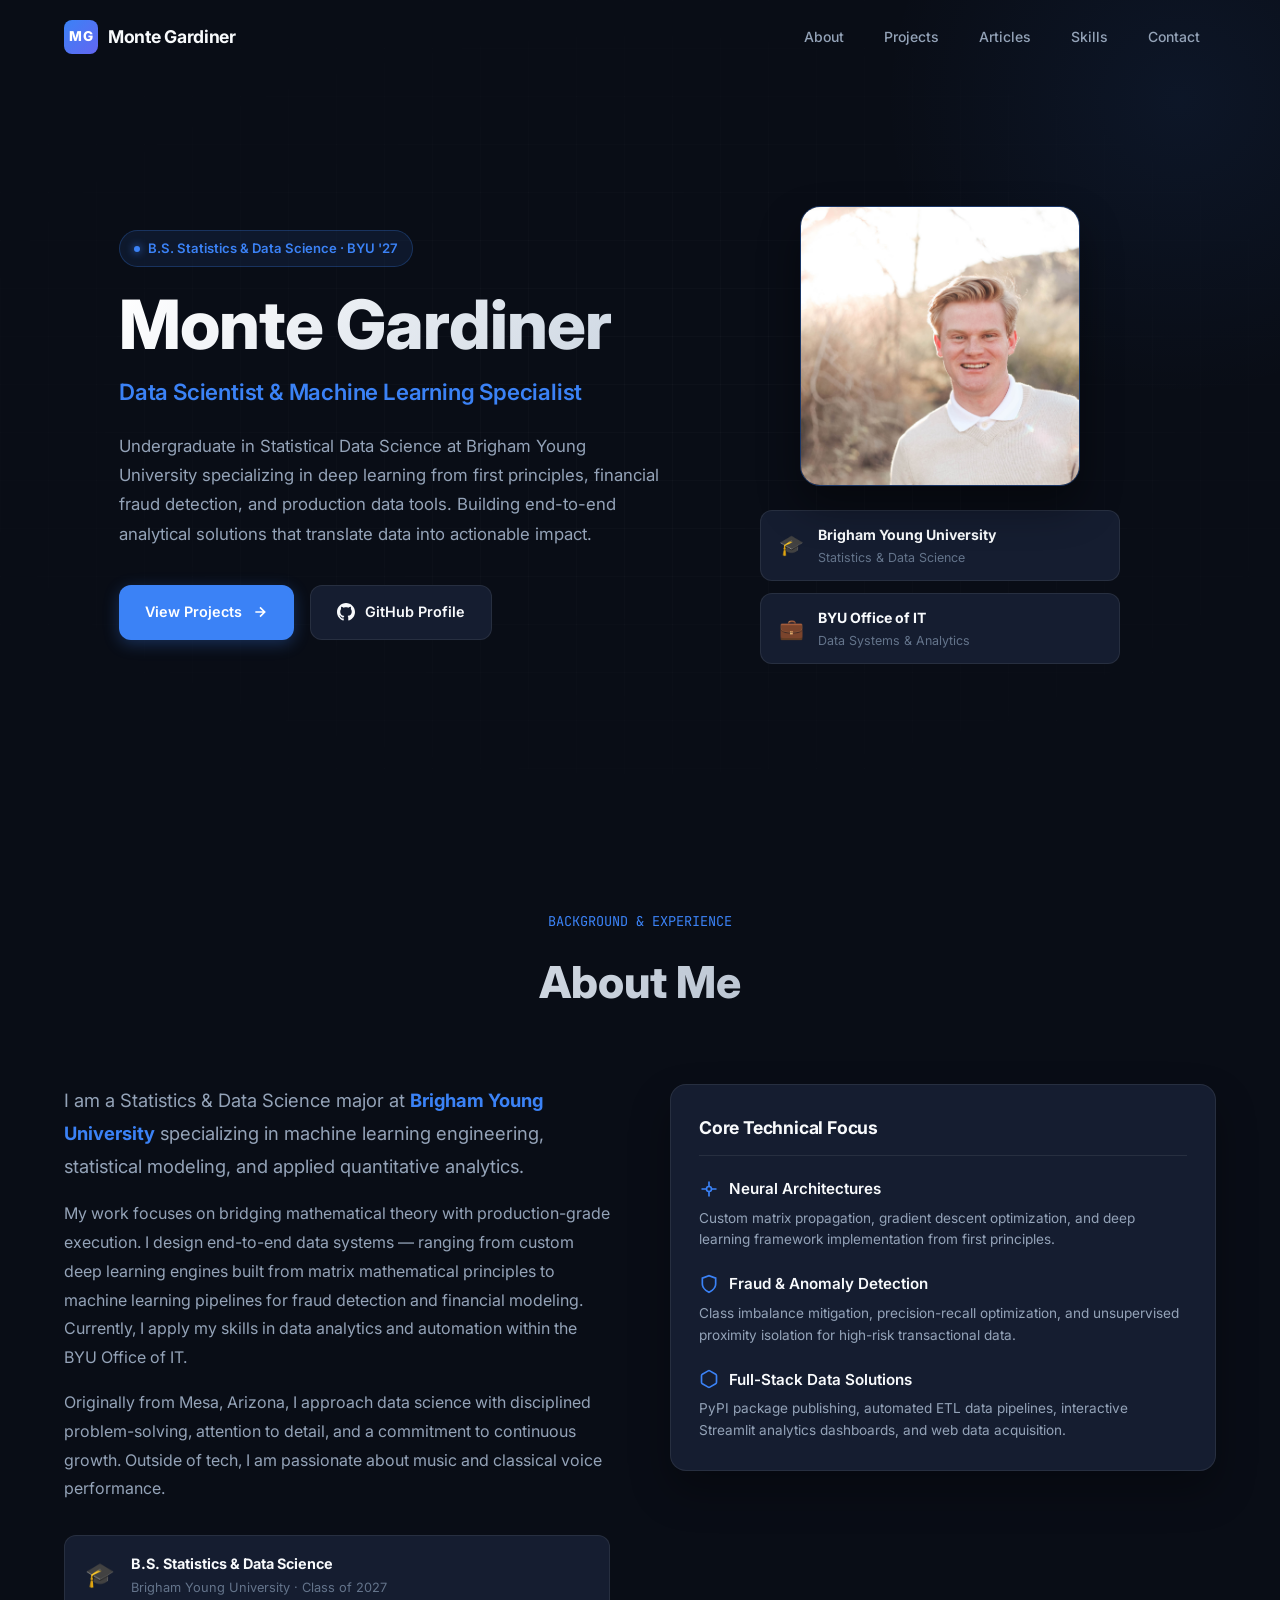
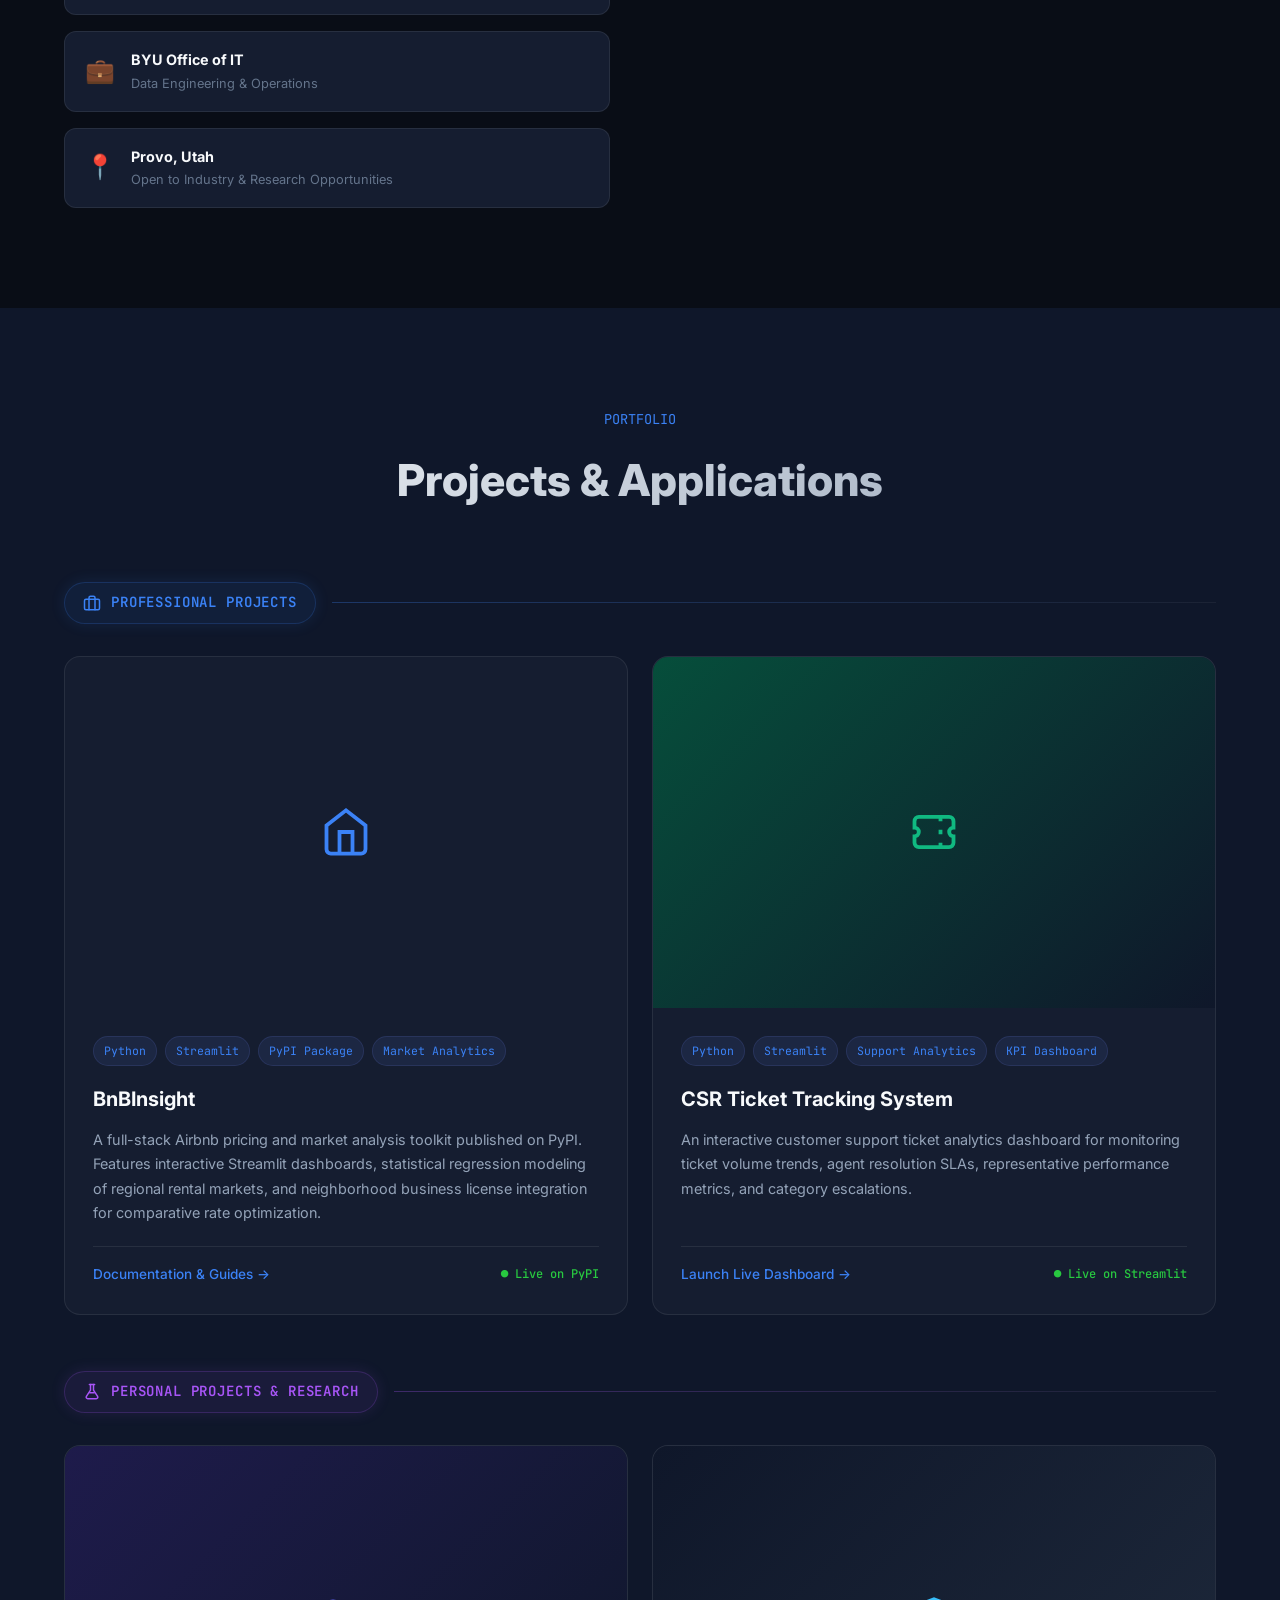
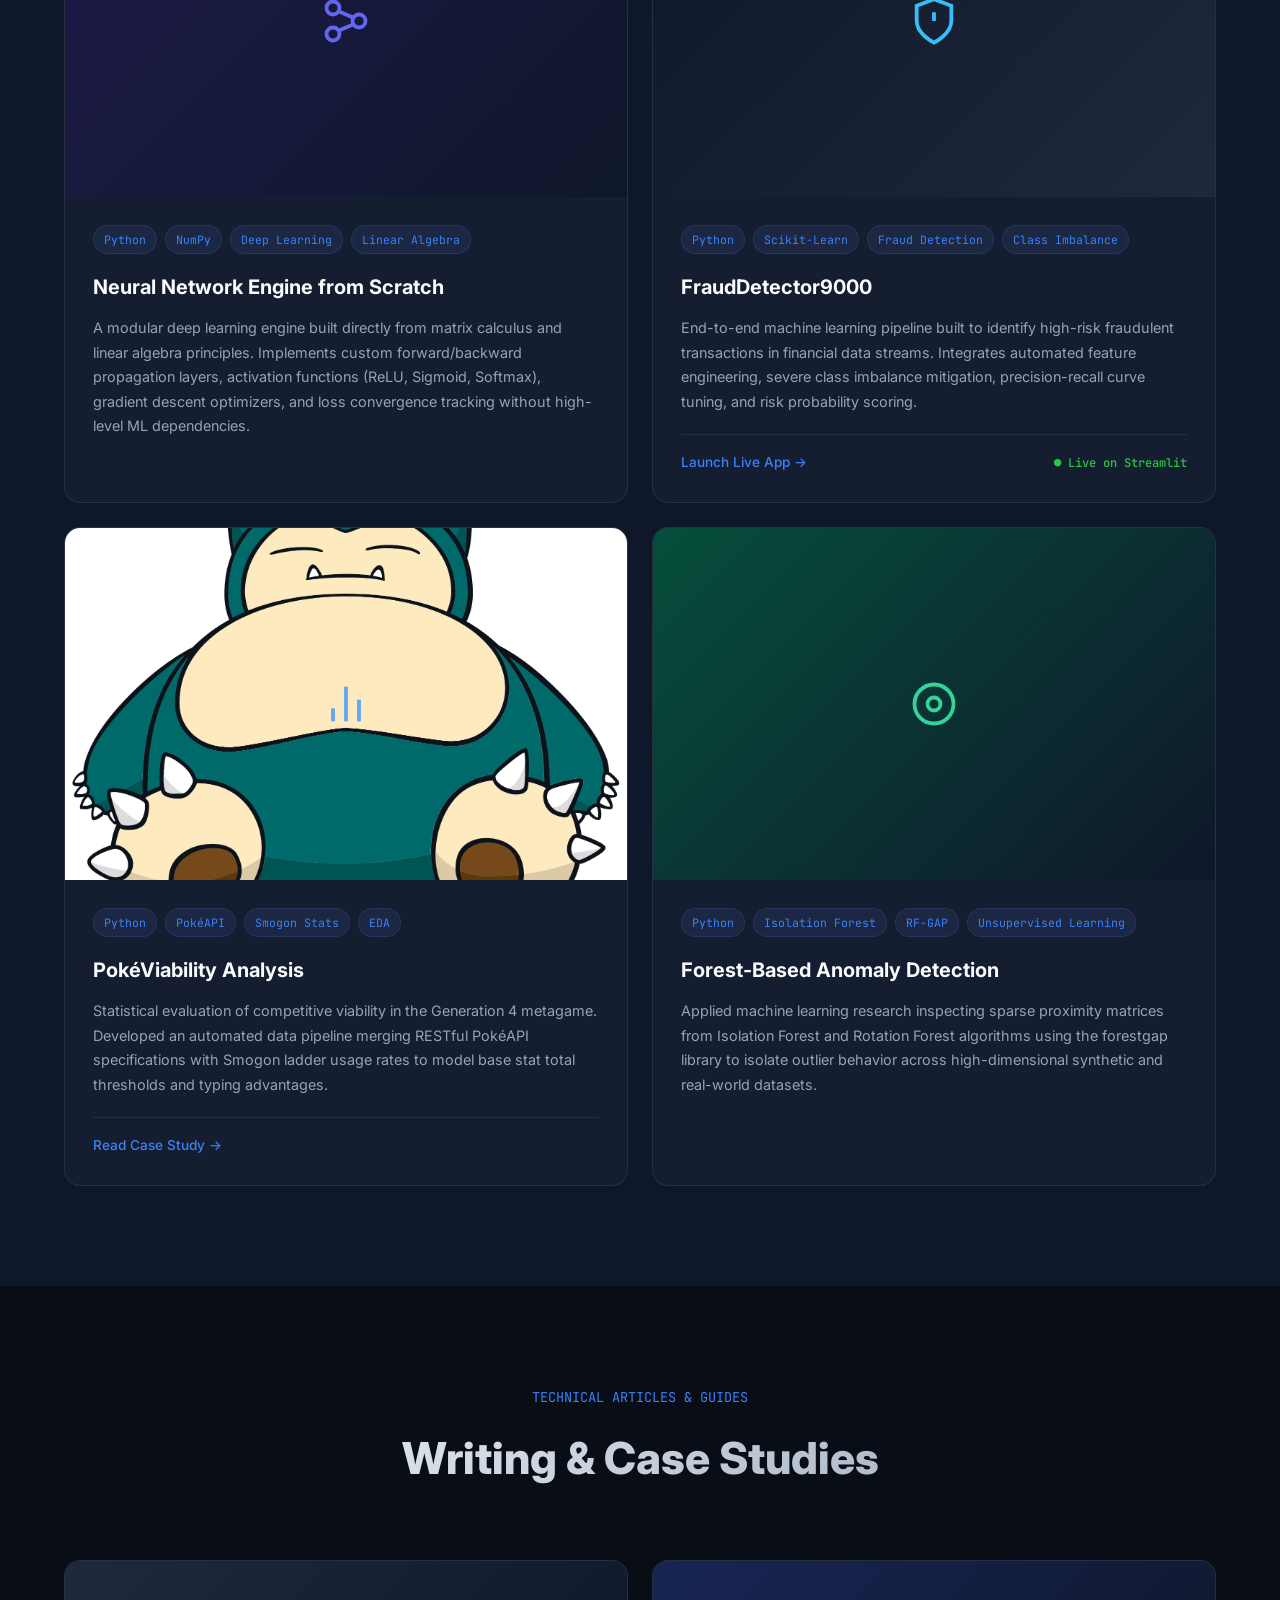
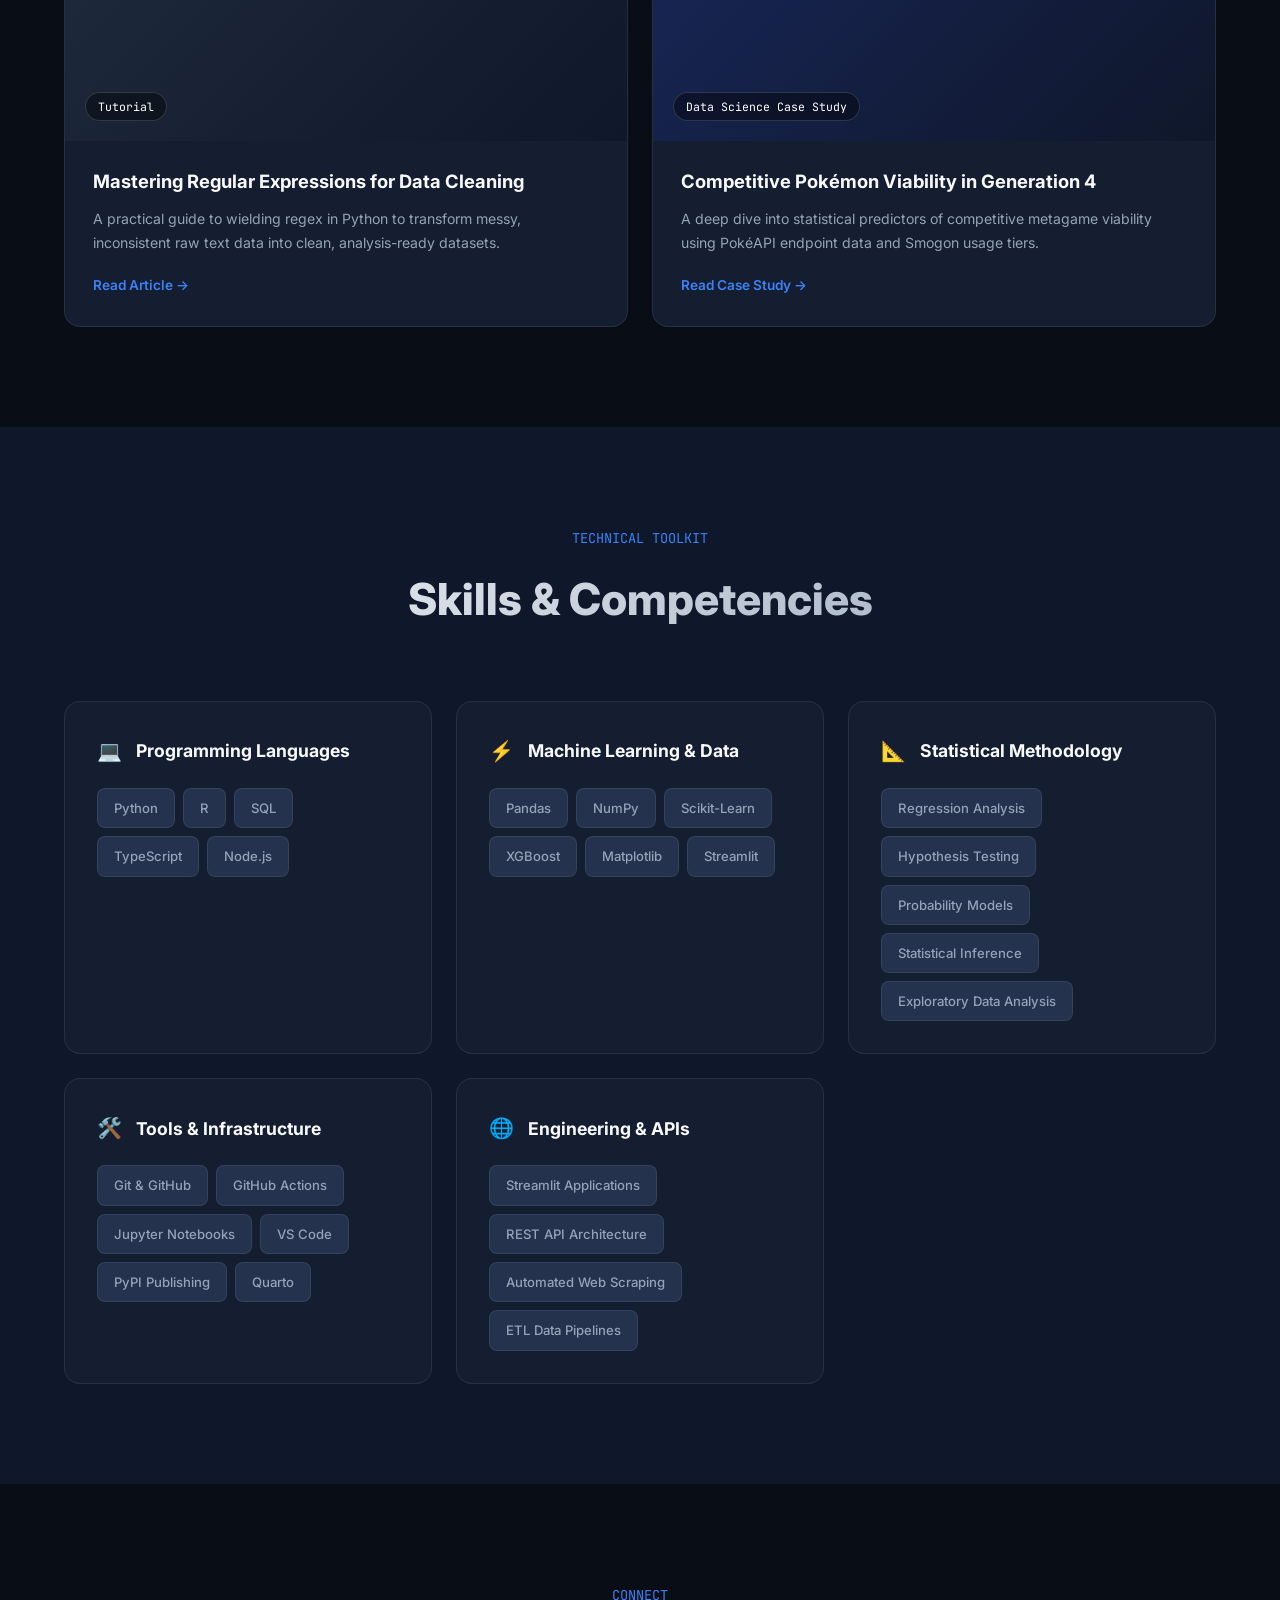
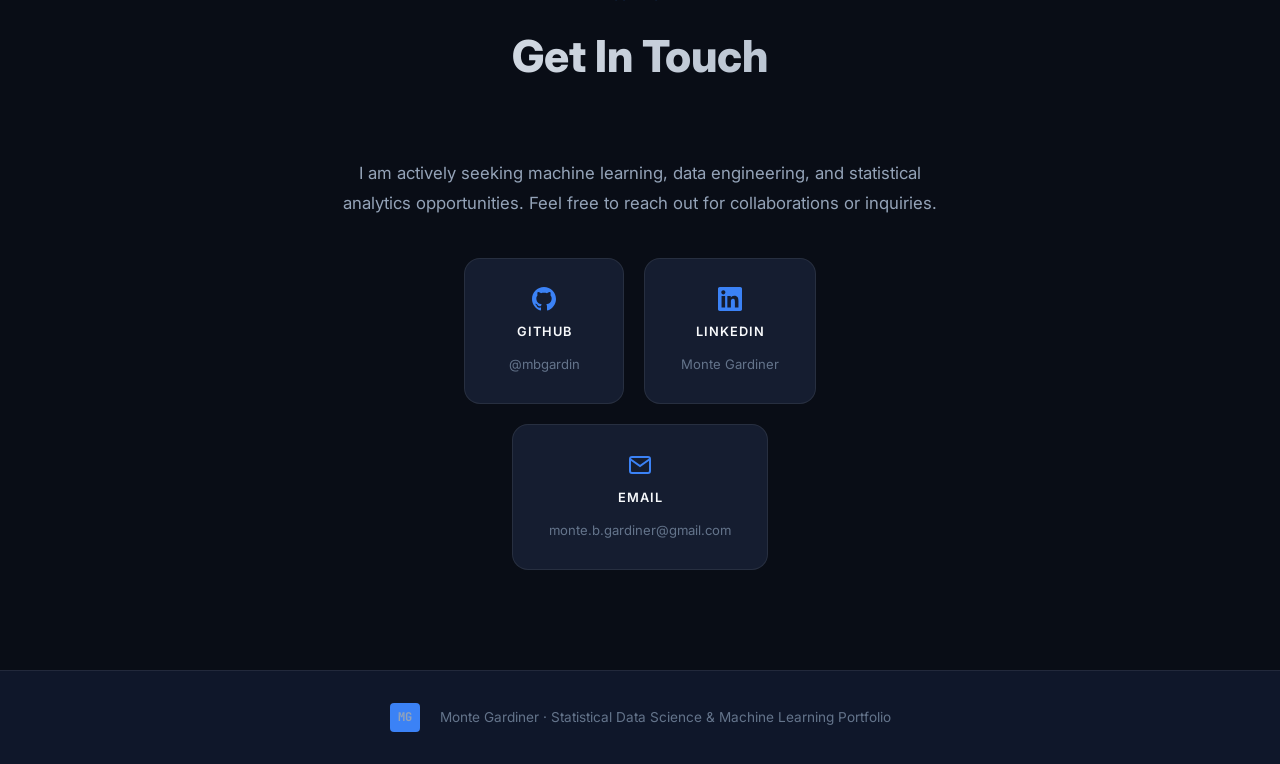
==== commit 5fdbca50: "fixed things and added card bgs" ====
--- a/index.html
+++ b/index.html
@@ -48,18 +48,22 @@
                 <h1 class="hero-name">Monte Gardiner</h1>
                 <p class="hero-title-static">Data Scientist & Machine Learning Specialist</p>
                 <p class="hero-description">
-                    Undergraduate in Statistical Data Science at Brigham Young University specializing in deep learning from first principles, financial fraud detection, and production data tools. Building end-to-end analytical solutions that translate data into actionable impact.
+                    Undergraduate in Statistical Data Science at Brigham Young University specializing in deep learning
+                    from first principles, financial fraud detection, and production data tools. Building end-to-end
+                    analytical solutions that translate data into actionable impact.
                 </p>
                 <div class="hero-buttons">
                     <a href="#projects" class="btn btn-primary">
                         View Projects
-                        <svg width="16" height="16" viewBox="0 0 24 24" fill="none" stroke="currentColor" stroke-width="2.5">
-                            <path d="M5 12h14M12 5l7 7-7 7"/>
+                        <svg width="16" height="16" viewBox="0 0 24 24" fill="none" stroke="currentColor"
+                            stroke-width="2.5">
+                            <path d="M5 12h14M12 5l7 7-7 7" />
                         </svg>
                     </a>
                     <a href="https://github.com/mbgardin" class="btn btn-outline" target="_blank" rel="noopener">
                         <svg width="18" height="18" viewBox="0 0 24 24" fill="currentColor">
-                            <path d="M12 0c-6.626 0-12 5.373-12 12 0 5.302 3.438 9.8 8.207 11.387.599.111.793-.261.793-.577v-2.234c-3.338.726-4.033-1.416-4.033-1.416-.546-1.387-1.333-1.756-1.333-1.756-1.089-.745.083-.729.083-.729 1.205.084 1.839 1.237 1.839 1.237 1.07 1.834 2.807 1.304 3.492.997.107-.775.418-1.305.762-1.604-2.665-.305-5.467-1.334-5.467-5.931 0-1.311.469-2.381 1.236-3.221-.124-.303-.535-1.524.117-3.176 0 0 1.008-.322 3.301 1.23.957-.266 1.983-.399 3.003-.404 1.02.005 2.047.138 3.006.404 2.291-1.552 3.297-1.23 3.297-1.23.653 1.653.242 2.874.118 3.176.77.84 1.235 1.911 1.235 3.221 0 4.609-2.807 5.624-5.479 5.921.43.372.823 1.102.823 2.222v3.293c0 .319.192.694.801.576 4.765-1.589 8.199-6.086 8.199-11.386 0-6.627-5.373-12-12-12z"/>
+                            <path
+                                d="M12 0c-6.626 0-12 5.373-12 12 0 5.302 3.438 9.8 8.207 11.387.599.111.793-.261.793-.577v-2.234c-3.338.726-4.033-1.416-4.033-1.416-.546-1.387-1.333-1.756-1.333-1.756-1.089-.745.083-.729.083-.729 1.205.084 1.839 1.237 1.839 1.237 1.07 1.834 2.807 1.304 3.492.997.107-.775.418-1.305.762-1.604-2.665-.305-5.467-1.334-5.467-5.931 0-1.311.469-2.381 1.236-3.221-.124-.303-.535-1.524.117-3.176 0 0 1.008-.322 3.301 1.23.957-.266 1.983-.399 3.003-.404 1.02.005 2.047.138 3.006.404 2.291-1.552 3.297-1.23 3.297-1.23.653 1.653.242 2.874.118 3.176.77.84 1.235 1.911 1.235 3.221 0 4.609-2.807 5.624-5.479 5.921.43.372.823 1.102.823 2.222v3.293c0 .319.192.694.801.576 4.765-1.589 8.199-6.086 8.199-11.386 0-6.627-5.373-12-12-12z" />
                         </svg>
                         GitHub Profile
                     </a>
@@ -99,13 +103,20 @@
             <div class="about-grid">
                 <div class="about-text">
                     <p class="about-lead">
-                        I am a Statistics & Data Science major at <strong>Brigham Young University</strong> specializing in machine learning engineering, statistical modeling, and applied quantitative analytics.
+                        I am a Statistics & Data Science major at <strong>Brigham Young University</strong> specializing
+                        in machine learning engineering, statistical modeling, and applied quantitative analytics.
                     </p>
                     <p>
-                        My work focuses on bridging mathematical theory with production-grade execution. I design end-to-end data systems — ranging from custom deep learning engines built from matrix mathematical principles to machine learning pipelines for fraud detection and financial modeling. Currently, I apply my skills in data analytics and automation within the BYU Office of IT.
+                        My work focuses on bridging mathematical theory with production-grade execution. I design
+                        end-to-end data systems — ranging from custom deep learning engines built from matrix
+                        mathematical principles to machine learning pipelines for fraud detection and financial
+                        modeling. Currently, I apply my skills in data analytics and automation within the BYU Office of
+                        IT.
                     </p>
                     <p>
-                        Originally from Mesa, Arizona, I approach data science with disciplined problem-solving, attention to detail, and a commitment to continuous growth. Outside of tech, I am passionate about music and classical voice performance.
+                        Originally from Mesa, Arizona, I approach data science with disciplined problem-solving,
+                        attention to detail, and a commitment to continuous growth. Outside of tech, I am passionate
+                        about music and classical voice performance.
                     </p>
                     <div class="about-details">
                         <div class="detail-item">
@@ -138,33 +149,40 @@
                         <div class="focus-grid">
                             <div class="focus-item">
                                 <div class="focus-header">
-                                    <svg class="focus-icon" width="20" height="20" viewBox="0 0 24 24" fill="none" stroke="currentColor" stroke-width="2">
-                                        <circle cx="12" cy="12" r="3"/>
-                                        <path d="M12 3v6M12 15v6M3 12h6M15 12h6"/>
+                                    <svg class="focus-icon" width="20" height="20" viewBox="0 0 24 24" fill="none"
+                                        stroke="currentColor" stroke-width="2">
+                                        <circle cx="12" cy="12" r="3" />
+                                        <path d="M12 3v6M12 15v6M3 12h6M15 12h6" />
                                     </svg>
                                     <h4>Neural Architectures</h4>
                                 </div>
-                                <p>Custom matrix propagation, gradient descent optimization, and deep learning framework implementation from first principles.</p>
+                                <p>Custom matrix propagation, gradient descent optimization, and deep learning framework
+                                    implementation from first principles.</p>
                             </div>
 
                             <div class="focus-item">
                                 <div class="focus-header">
-                                    <svg class="focus-icon" width="20" height="20" viewBox="0 0 24 24" fill="none" stroke="currentColor" stroke-width="2">
-                                        <path d="M12 22s8-4 8-10V5l-8-3-8 3v7c0 6 8 10 8 10z"/>
+                                    <svg class="focus-icon" width="20" height="20" viewBox="0 0 24 24" fill="none"
+                                        stroke="currentColor" stroke-width="2">
+                                        <path d="M12 22s8-4 8-10V5l-8-3-8 3v7c0 6 8 10 8 10z" />
                                     </svg>
                                     <h4>Fraud & Anomaly Detection</h4>
                                 </div>
-                                <p>Class imbalance mitigation, precision-recall optimization, and unsupervised proximity isolation for high-risk transactional data.</p>
+                                <p>Class imbalance mitigation, precision-recall optimization, and unsupervised proximity
+                                    isolation for high-risk transactional data.</p>
                             </div>
 
                             <div class="focus-item">
                                 <div class="focus-header">
-                                    <svg class="focus-icon" width="20" height="20" viewBox="0 0 24 24" fill="none" stroke="currentColor" stroke-width="2">
-                                        <path d="M21 16V8a2 2 0 0 0-1-1.73l-7-4a2 2 0 0 0-2 0l-7 4A2 2 0 0 0 3 8v8a2 2 0 0 0 1 1.73l7 4a2 2 0 0 0 2 0l7-4A2 2 0 0 0 21 16z"/>
+                                    <svg class="focus-icon" width="20" height="20" viewBox="0 0 24 24" fill="none"
+                                        stroke="currentColor" stroke-width="2">
+                                        <path
+                                            d="M21 16V8a2 2 0 0 0-1-1.73l-7-4a2 2 0 0 0-2 0l-7 4A2 2 0 0 0 3 8v8a2 2 0 0 0 1 1.73l7 4a2 2 0 0 0 2 0l7-4A2 2 0 0 0 21 16z" />
                                     </svg>
                                     <h4>Full-Stack Data Solutions</h4>
                                 </div>
-                                <p>PyPI package publishing, automated ETL data pipelines, interactive Streamlit analytics dashboards, and web data acquisition.</p>
+                                <p>PyPI package publishing, automated ETL data pipelines, interactive Streamlit
+                                    analytics dashboards, and web data acquisition.</p>
                             </div>
                         </div>
                     </div>
@@ -177,218 +195,348 @@
     <section class="section projects" id="projects">
         <div class="container">
             <div class="section-header">
-                <span class="section-tag">SELECTED PROJECTS</span>
-                <h2 class="section-title">Featured Work</h2>
-            </div>
-            <div class="projects-grid">
-                <!-- Project 1: BnBInsight (Featured) -->
-                <div class="project-card project-featured">
-                    <div class="project-image">
-                        <div class="project-image-placeholder"
-                            style="background: linear-gradient(135deg, #1e293b 0%, #0f172a 100%);">
-                            <div class="project-icon-svg">
-                                <svg width="64" height="64" viewBox="0 0 24 24" fill="none" stroke="#3b82f6" stroke-width="1.5">
-                                    <path d="M3 9l9-7 9 7v11a2 2 0 0 1-2 2H5a2 2 0 0 1-2-2z"/>
-                                    <polyline points="9 22 9 12 15 12 15 22"/>
-                                </svg>
-                            </div>
-                        </div>
-                        <div class="project-overlay">
-                            <div class="project-links">
-                                <a href="https://github.com/mbgardin/BnBInsight" class="project-link" target="_blank"
-                                    rel="noopener" title="Source Code">
-                                    <svg width="22" height="22" viewBox="0 0 24 24" fill="currentColor">
-                                        <path d="M12 0c-6.626 0-12 5.373-12 12 0 5.302 3.438 9.8 8.207 11.387.599.111.793-.261.793-.577v-2.234c-3.338.726-4.033-1.416-4.033-1.416-.546-1.387-1.333-1.756-1.333-1.756-1.089-.745.083-.729.083-.729 1.205.084 1.839 1.237 1.839 1.237 1.07 1.834 2.807 1.304 3.492.997.107-.775.418-1.305.762-1.604-2.665-.305-5.467-1.334-5.467-5.931 0-1.311.469-2.381 1.236-3.221-.124-.303-.535-1.524.117-3.176 0 0 1.008-.322 3.301 1.23.957-.266 1.983-.399 3.003-.404 1.02.005 2.047.138 3.006.404 2.291-1.552 3.297-1.23 3.297-1.23.653 1.653.242 2.874.118 3.176.77.84 1.235 1.911 1.235 3.221 0 4.609-2.807 5.624-5.479 5.921.43.372.823 1.102.823 2.222v3.293c0 .319.192.694.801.576 4.765-1.589 8.199-6.086 8.199-11.386 0-6.627-5.373-12-12-12z"/>
-                                    </svg>
+                <span class="section-tag">PORTFOLIO</span>
+                <h2 class="section-title">Projects & Applications</h2>
+            </div>
+
+            <!-- Professional Projects Category -->
+            <div class="project-category">
+                <div class="category-divider">
+                    <div class="category-title">
+                        <svg width="18" height="18" viewBox="0 0 24 24" fill="none" stroke="currentColor"
+                            stroke-width="2" stroke-linecap="round" stroke-linejoin="round">
+                            <rect x="2" y="7" width="20" height="14" rx="2" ry="2" />
+                            <path d="M16 21V5a2 2 0 0 0-2-2h-4a2 2 0 0 0-2 2v16" />
+                        </svg>
+                        <span>Professional Projects</span>
+                    </div>
+                    <div class="category-line"></div>
+                </div>
+
+                <div class="projects-grid">
+                    <!-- Pro Project 1: BnBInsight -->
+                    <div class="project-card">
+                        <div class="project-image">
+                            <div class="project-image-placeholder"
+                                style="background: url('images/airbnb.png;') center/cover no-repeat;">
+                                <div class="project-icon-svg">
+                                    <svg width="52" height="52" viewBox="0 0 24 24" fill="none" stroke="#3b82f6"
+                                        stroke-width="1.75">
+                                        <path d="M3 9l9-7 9 7v11a2 2 0 0 1-2 2H5a2 2 0 0 1-2-2z" />
+                                        <polyline points="9 22 9 12 15 12 15 22" />
+                                    </svg>
+                                </div>
+                            </div>
+                            <div class="project-overlay">
+                                <div class="project-links">
+                                    <a href="https://github.com/mbgardin/BnBInsight" class="project-link"
+                                        target="_blank" rel="noopener" title="Source Code">
+                                        <svg width="22" height="22" viewBox="0 0 24 24" fill="currentColor">
+                                            <path
+                                                d="M12 0c-6.626 0-12 5.373-12 12 0 5.302 3.438 9.8 8.207 11.387.599.111.793-.261.793-.577v-2.234c-3.338.726-4.033-1.416-4.033-1.416-.546-1.387-1.333-1.756-1.333-1.756-1.089-.745.083-.729.083-.729 1.205.084 1.839 1.237 1.839 1.237 1.07 1.834 2.807 1.304 3.492.997.107-.775.418-1.305.762-1.604-2.665-.305-5.467-1.334-5.467-5.931 0-1.311.469-2.381 1.236-3.221-.124-.303-.535-1.524.117-3.176 0 0 1.008-.322 3.301 1.23.957-.266 1.983-.399 3.003-.404 1.02.005 2.047.138 3.006.404 2.291-1.552 3.297-1.23 3.297-1.23.653 1.653.242 2.874.118 3.176.77.84 1.235 1.911 1.235 3.221 0 4.609-2.807 5.624-5.479 5.921.43.372.823 1.102.823 2.222v3.293c0 .319.192.694.801.576 4.765-1.589 8.199-6.086 8.199-11.386 0-6.627-5.373-12-12-12z" />
+                                        </svg>
+                                    </a>
+                                    <a href="https://bnbinsight.streamlit.app/" class="project-link" target="_blank"
+                                        rel="noopener" title="Live Application">
+                                        <svg width="22" height="22" viewBox="0 0 24 24" fill="none"
+                                            stroke="currentColor" stroke-width="2">
+                                            <path d="M18 13v6a2 2 0 0 1-2 2H5a2 2 0 0 1-2-2V8a2 2 0 0 1 2-2h6" />
+                                            <polyline points="15 3 21 3 21 9" />
+                                            <line x1="10" y1="14" x2="21" y2="3" />
+                                        </svg>
+                                    </a>
+                                </div>
+                            </div>
+                        </div>
+                        <div class="project-info">
+                            <div class="project-tags">
+                                <span class="tag">Python</span>
+                                <span class="tag">Streamlit</span>
+                                <span class="tag">PyPI Package</span>
+                                <span class="tag">Market Analytics</span>
+                            </div>
+                            <h3 class="project-title">BnBInsight</h3>
+                            <p class="project-description">
+                                A full-stack Airbnb pricing and market analysis toolkit published on PyPI. Features
+                                interactive Streamlit dashboards, statistical regression modeling of regional rental
+                                markets, and neighborhood business license integration for comparative rate
+                                optimization.
+                            </p>
+                            <div class="project-footer">
+                                <a href="https://mbgardin.github.io/BnBInsight/tutorial.html" class="project-docs-link"
+                                    target="_blank" rel="noopener">
+                                    Documentation & Guides →
                                 </a>
-                                <a href="https://bnbinsight.streamlit.app/" class="project-link" target="_blank"
-                                    rel="noopener" title="Live Application">
-                                    <svg width="22" height="22" viewBox="0 0 24 24" fill="none" stroke="currentColor" stroke-width="2">
-                                        <path d="M18 13v6a2 2 0 0 1-2 2H5a2 2 0 0 1-2-2V8a2 2 0 0 1 2-2h6"/>
-                                        <polyline points="15 3 21 3 21 9"/>
-                                        <line x1="10" y1="14" x2="21" y2="3"/>
-                                    </svg>
+                                <span class="project-status live">● Live on PyPI</span>
+                            </div>
+                        </div>
+                    </div>
+
+                    <!-- Pro Project 2: CSR Ticket Tracking System -->
+                    <div class="project-card">
+                        <div class="project-image">
+                            <div class="project-image-placeholder"
+                                style="background: linear-gradient(135deg, #064e3b 0%, #0f172a 100%);">
+                                <div class="project-icon-svg">
+                                    <svg width="52" height="52" viewBox="0 0 24 24" fill="none" stroke="#10b981"
+                                        stroke-width="1.75">
+                                        <path
+                                            d="M15 5v2m0 4v2m0 4v2M5 5h14a2 2 0 0 1 2 2v3a2 2 0 0 0 0 4v3a2 2 0 0 1-2 2H5a2 2 0 0 1-2-2v-3a2 2 0 0 0 0-4V7a2 2 0 0 1 2-2z" />
+                                    </svg>
+                                </div>
+                            </div>
+                            <div class="project-overlay">
+                                <div class="project-links">
+                                    <a href="https://mckaycsrtickets.streamlit.app/" class="project-link"
+                                        target="_blank" rel="noopener" title="Live Application">
+                                        <svg width="22" height="22" viewBox="0 0 24 24" fill="none"
+                                            stroke="currentColor" stroke-width="2">
+                                            <path d="M18 13v6a2 2 0 0 1-2 2H5a2 2 0 0 1-2-2V8a2 2 0 0 1 2-2h6" />
+                                            <polyline points="15 3 21 3 21 9" />
+                                            <line x1="10" y1="14" x2="21" y2="3" />
+                                        </svg>
+                                    </a>
+                                </div>
+                            </div>
+                        </div>
+                        <div class="project-info">
+                            <div class="project-tags">
+                                <span class="tag">Python</span>
+                                <span class="tag">Streamlit</span>
+                                <span class="tag">Support Analytics</span>
+                                <span class="tag">KPI Dashboard</span>
+                            </div>
+                            <h3 class="project-title">CSR Ticket Tracking System</h3>
+                            <p class="project-description">
+                                An interactive customer support ticket analytics dashboard for monitoring ticket volume
+                                trends, agent resolution SLAs, representative performance metrics, and category
+                                escalations.
+                            </p>
+                            <div class="project-footer">
+                                <a href="https://mckaycsrtickets.streamlit.app/" class="project-docs-link"
+                                    target="_blank" rel="noopener">
+                                    Launch Live Dashboard →
                                 </a>
-                            </div>
-                        </div>
-                    </div>
-                    <div class="project-info">
-                        <div class="project-tags">
-                            <span class="tag">Python</span>
-                            <span class="tag">Streamlit</span>
-                            <span class="tag">PyPI Package</span>
-                            <span class="tag">Market Analytics</span>
-                        </div>
-                        <h3 class="project-title">BnBInsight</h3>
-                        <p class="project-description">
-                            A full-stack Airbnb pricing and market analysis toolkit published on PyPI. Features interactive Streamlit dashboards, statistical regression modeling of regional rental markets, and neighborhood business license integration for comparative rate optimization.
-                        </p>
-                        <div class="project-footer">
-                            <a href="https://mbgardin.github.io/BnBInsight/tutorial.html" class="project-docs-link" target="_blank" rel="noopener">
-                                Documentation & Guides →
-                            </a>
-                            <span class="project-status live">● Live on PyPI</span>
-                        </div>
-                    </div>
-                </div>
-
-                <!-- Project 2: Neural Network Engine from Scratch -->
-                <div class="project-card">
-                    <div class="project-image">
-                        <div class="project-image-placeholder"
-                            style="background: linear-gradient(135deg, #1e1b4b 0%, #0f172a 100%);">
-                            <div class="project-icon-svg">
-                                <svg width="52" height="52" viewBox="0 0 24 24" fill="none" stroke="#6366f1" stroke-width="1.75">
-                                    <circle cx="6" cy="6" r="3"/>
-                                    <circle cx="6" cy="18" r="3"/>
-                                    <circle cx="18" cy="12" r="3"/>
-                                    <line x1="8.5" y1="7.5" x2="15.5" y2="10.5"/>
-                                    <line x1="8.5" y1="16.5" x2="15.5" y2="13.5"/>
-                                </svg>
-                            </div>
-                        </div>
-                        <div class="project-overlay">
-                            <div class="project-links">
-                                <a href="https://github.com/mbgardin/neuralnetwork" class="project-link" target="_blank"
-                                    rel="noopener" title="Source Code">
-                                    <svg width="22" height="22" viewBox="0 0 24 24" fill="currentColor">
-                                        <path d="M12 0c-6.626 0-12 5.373-12 12 0 5.302 3.438 9.8 8.207 11.387.599.111.793-.261.793-.577v-2.234c-3.338.726-4.033-1.416-4.033-1.416-.546-1.387-1.333-1.756-1.333-1.756-1.089-.745.083-.729.083-.729 1.205.084 1.839 1.237 1.839 1.237 1.07 1.834 2.807 1.304 3.492.997.107-.775.418-1.305.762-1.604-2.665-.305-5.467-1.334-5.467-5.931 0-1.311.469-2.381 1.236-3.221-.124-.303-.535-1.524.117-3.176 0 0 1.008-.322 3.301 1.23.957-.266 1.983-.399 3.003-.404 1.02.005 2.047.138 3.006.404 2.291-1.552 3.297-1.23 3.297-1.23.653 1.653.242 2.874.118 3.176.77.84 1.235 1.911 1.235 3.221 0 4.609-2.807 5.624-5.479 5.921.43.372.823 1.102.823 2.222v3.293c0 .319.192.694.801.576 4.765-1.589 8.199-6.086 8.199-11.386 0-6.627-5.373-12-12-12z"/>
-                                    </svg>
+                                <span class="project-status live">● Live on Streamlit</span>
+                            </div>
+                        </div>
+                    </div>
+                </div>
+            </div>
+
+            <!-- Personal Projects Category -->
+            <div class="project-category personal">
+                <div class="category-divider">
+                    <div class="category-title">
+                        <svg width="18" height="18" viewBox="0 0 24 24" fill="none" stroke="currentColor"
+                            stroke-width="2" stroke-linecap="round" stroke-linejoin="round">
+                            <path d="M10 2v7.51L4.53 17.93A2 2 0 0 0 6.27 21h11.46a2 2 0 0 0 1.74-3.07L14 9.51V2" />
+                            <path d="M8.5 2h7" />
+                            <path d="M9 13h6" />
+                        </svg>
+                        <span>Personal Projects & Research</span>
+                    </div>
+                    <div class="category-line"></div>
+                </div>
+
+                <div class="projects-grid">
+                    <!-- Project 1: Neural Network Engine from Scratch -->
+                    <div class="project-card">
+                        <div class="project-image">
+                            <div class="project-image-placeholder"
+                                style="background: linear-gradient(135deg, #1e1b4b 0%, #0f172a 100%);">
+                                <div class="project-icon-svg">
+                                    <svg width="52" height="52" viewBox="0 0 24 24" fill="none" stroke="#6366f1"
+                                        stroke-width="1.75">
+                                        <circle cx="6" cy="6" r="3" />
+                                        <circle cx="6" cy="18" r="3" />
+                                        <circle cx="18" cy="12" r="3" />
+                                        <line x1="8.5" y1="7.5" x2="15.5" y2="10.5" />
+                                        <line x1="8.5" y1="16.5" x2="15.5" y2="13.5" />
+                                    </svg>
+                                </div>
+                            </div>
+                            <div class="project-overlay">
+                                <div class="project-links">
+                                    <a href="https://github.com/mbgardin/neuralnetwork" class="project-link"
+                                        target="_blank" rel="noopener" title="Source Code">
+                                        <svg width="22" height="22" viewBox="0 0 24 24" fill="currentColor">
+                                            <path
+                                                d="M12 0c-6.626 0-12 5.373-12 12 0 5.302 3.438 9.8 8.207 11.387.599.111.793-.261.793-.577v-2.234c-3.338.726-4.033-1.416-4.033-1.416-.546-1.387-1.333-1.756-1.333-1.756-1.089-.745.083-.729.083-.729 1.205.084 1.839 1.237 1.839 1.237 1.07 1.834 2.807 1.304 3.492.997.107-.775.418-1.305.762-1.604-2.665-.305-5.467-1.334-5.467-5.931 0-1.311.469-2.381 1.236-3.221-.124-.303-.535-1.524.117-3.176 0 0 1.008-.322 3.301 1.23.957-.266 1.983-.399 3.003-.404 1.02.005 2.047.138 3.006.404 2.291-1.552 3.297-1.23 3.297-1.23.653 1.653.242 2.874.118 3.176.77.84 1.235 1.911 1.235 3.221 0 4.609-2.807 5.624-5.479 5.921.43.372.823 1.102.823 2.222v3.293c0 .319.192.694.801.576 4.765-1.589 8.199-6.086 8.199-11.386 0-6.627-5.373-12-12-12z" />
+                                        </svg>
+                                    </a>
+                                </div>
+                            </div>
+                        </div>
+                        <div class="project-info">
+                            <div class="project-tags">
+                                <span class="tag">Python</span>
+                                <span class="tag">NumPy</span>
+                                <span class="tag">Deep Learning</span>
+                                <span class="tag">Linear Algebra</span>
+                            </div>
+                            <h3 class="project-title">Neural Network Engine from Scratch</h3>
+                            <p class="project-description">
+                                A modular deep learning engine built directly from matrix calculus and linear algebra
+                                principles. Implements custom forward/backward propagation layers, activation functions
+                                (ReLU, Sigmoid, Softmax), gradient descent optimizers, and loss convergence tracking
+                                without high-level ML dependencies.
+                            </p>
+                        </div>
+                    </div>
+
+                    <!-- Project 2: FraudDetector9000 -->
+                    <div class="project-card">
+                        <div class="project-image">
+                            <div class="project-image-placeholder"
+                                style="background: linear-gradient(135deg, #0f172a 0%, #1e293b 100%);">
+                                <div class="project-icon-svg">
+                                    <svg width="52" height="52" viewBox="0 0 24 24" fill="none" stroke="#38bdf8"
+                                        stroke-width="1.75">
+                                        <path d="M12 22s8-4 8-10V5l-8-3-8 3v7c0 6 8 10 8 10z" />
+                                        <path d="M12 8v4M12 16h.01" />
+                                    </svg>
+                                </div>
+                            </div>
+                            <div class="project-overlay">
+                                <div class="project-links">
+                                    <a href="https://github.com/mbgardin/FraudDetector9000" class="project-link"
+                                        target="_blank" rel="noopener" title="Source Code">
+                                        <svg width="22" height="22" viewBox="0 0 24 24" fill="currentColor">
+                                            <path
+                                                d="M12 0c-6.626 0-12 5.373-12 12 0 5.302 3.438 9.8 8.207 11.387.599.111.793-.261.793-.577v-2.234c-3.338.726-4.033-1.416-4.033-1.416-.546-1.387-1.333-1.756-1.333-1.756-1.089-.745.083-.729.083-.729 1.205.084 1.839 1.237 1.839 1.237 1.07 1.834 2.807 1.304 3.492.997.107-.775.418-1.305.762-1.604-2.665-.305-5.467-1.334-5.467-5.931 0-1.311.469-2.381 1.236-3.221-.124-.303-.535-1.524.117-3.176 0 0 1.008-.322 3.301 1.23.957-.266 1.983-.399 3.003-.404 1.02.005 2.047.138 3.006.404 2.291-1.552 3.297-1.23 3.297-1.23.653 1.653.242 2.874.118 3.176.77.84 1.235 1.911 1.235 3.221 0 4.609-2.807 5.624-5.479 5.921.43.372.823 1.102.823 2.222v3.293c0 .319.192.694.801.576 4.765-1.589 8.199-6.086 8.199-11.386 0-6.627-5.373-12-12-12z" />
+                                        </svg>
+                                    </a>
+                                    <a href="https://frauddetector9000.streamlit.app/" class="project-link"
+                                        target="_blank" rel="noopener" title="Live Application">
+                                        <svg width="22" height="22" viewBox="0 0 24 24" fill="none"
+                                            stroke="currentColor" stroke-width="2">
+                                            <path d="M18 13v6a2 2 0 0 1-2 2H5a2 2 0 0 1-2-2V8a2 2 0 0 1 2-2h6" />
+                                            <polyline points="15 3 21 3 21 9" />
+                                            <line x1="10" y1="14" x2="21" y2="3" />
+                                        </svg>
+                                    </a>
+                                </div>
+                            </div>
+                        </div>
+                        <div class="project-info">
+                            <div class="project-tags">
+                                <span class="tag">Python</span>
+                                <span class="tag">Scikit-Learn</span>
+                                <span class="tag">Fraud Detection</span>
+                                <span class="tag">Class Imbalance</span>
+                            </div>
+                            <h3 class="project-title">FraudDetector9000</h3>
+                            <p class="project-description">
+                                End-to-end machine learning pipeline built to identify high-risk fraudulent transactions
+                                in financial data streams. Integrates automated feature engineering, severe class
+                                imbalance mitigation, precision-recall curve tuning, and risk probability scoring.
+                            </p>
+                            <div class="project-footer">
+                                <a href="https://frauddetector9000.streamlit.app/" class="project-docs-link"
+                                    target="_blank" rel="noopener">
+                                    Launch Live App →
                                 </a>
-                            </div>
-                        </div>
-                    </div>
-                    <div class="project-info">
-                        <div class="project-tags">
-                            <span class="tag">Python</span>
-                            <span class="tag">NumPy</span>
-                            <span class="tag">Deep Learning</span>
-                            <span class="tag">Linear Algebra</span>
-                        </div>
-                        <h3 class="project-title">Neural Network Engine from Scratch</h3>
-                        <p class="project-description">
-                            A modular deep learning engine built directly from matrix calculus and linear algebra principles. Implements custom forward/backward propagation layers, activation functions (ReLU, Sigmoid, Softmax), gradient descent optimizers, and loss convergence tracking without high-level ML dependencies.
-                        </p>
-                    </div>
-                </div>
-
-                <!-- Project 3: FraudDetector9000 -->
-                <div class="project-card">
-                    <div class="project-image">
-                        <div class="project-image-placeholder"
-                            style="background: linear-gradient(135deg, #0f172a 0%, #1e293b 100%);">
-                            <div class="project-icon-svg">
-                                <svg width="52" height="52" viewBox="0 0 24 24" fill="none" stroke="#38bdf8" stroke-width="1.75">
-                                    <path d="M12 22s8-4 8-10V5l-8-3-8 3v7c0 6 8 10 8 10z"/>
-                                    <path d="M12 8v4M12 16h.01"/>
-                                </svg>
-                            </div>
-                        </div>
-                        <div class="project-overlay">
-                            <div class="project-links">
-                                <a href="https://github.com/mbgardin/FraudDetector9000" class="project-link" target="_blank"
-                                    rel="noopener" title="Source Code">
-                                    <svg width="22" height="22" viewBox="0 0 24 24" fill="currentColor">
-                                        <path d="M12 0c-6.626 0-12 5.373-12 12 0 5.302 3.438 9.8 8.207 11.387.599.111.793-.261.793-.577v-2.234c-3.338.726-4.033-1.416-4.033-1.416-.546-1.387-1.333-1.756-1.333-1.756-1.089-.745.083-.729.083-.729 1.205.084 1.839 1.237 1.839 1.237 1.07 1.834 2.807 1.304 3.492.997.107-.775.418-1.305.762-1.604-2.665-.305-5.467-1.334-5.467-5.931 0-1.311.469-2.381 1.236-3.221-.124-.303-.535-1.524.117-3.176 0 0 1.008-.322 3.301 1.23.957-.266 1.983-.399 3.003-.404 1.02.005 2.047.138 3.006.404 2.291-1.552 3.297-1.23 3.297-1.23.653 1.653.242 2.874.118 3.176.77.84 1.235 1.911 1.235 3.221 0 4.609-2.807 5.624-5.479 5.921.43.372.823 1.102.823 2.222v3.293c0 .319.192.694.801.576 4.765-1.589 8.199-6.086 8.199-11.386 0-6.627-5.373-12-12-12z"/>
-                                    </svg>
+                                <span class="project-status live">● Live on Streamlit</span>
+                            </div>
+                        </div>
+                    </div>
+
+                    <!-- Project 3: PokéViability Analysis -->
+                    <div class="project-card">
+                        <div class="project-image">
+                            <div class="project-image-placeholder"
+                                style="background: url('images/pkmn.png') center/cover no-repeat;);">
+                                <div class="project-icon-svg">
+                                    <svg width="52" height="52" viewBox="0 0 24 24" fill="none" stroke="#60a5fa"
+                                        stroke-width="1.75">
+                                        <line x1="18" y1="20" x2="18" y2="10" />
+                                        <line x1="12" y1="20" x2="12" y2="4" />
+                                        <line x1="6" y1="20" x2="6" y2="14" />
+                                    </svg>
+                                </div>
+                            </div>
+                            <div class="project-overlay">
+                                <div class="project-links">
+                                    <a href="https://github.com/mbgardin/PokeViability" class="project-link"
+                                        target="_blank" rel="noopener" title="Source Code">
+                                        <svg width="22" height="22" viewBox="0 0 24 24" fill="currentColor">
+                                            <path
+                                                d="M12 0c-6.626 0-12 5.373-12 12 0 5.302 3.438 9.8 8.207 11.387.599.111.793-.261.793-.577v-2.234c-3.338.726-4.033-1.416-4.033-1.416-.546-1.387-1.333-1.756-1.333-1.756-1.089-.745.083-.729.083-.729 1.205.084 1.839 1.237 1.839 1.237 1.07 1.834 2.807 1.304 3.492.997.107-.775.418-1.305.762-1.604-2.665-.305-5.467-1.334-5.467-5.931 0-1.311.469-2.381 1.236-3.221-.124-.303-.535-1.524.117-3.176 0 0 1.008-.322 3.301 1.23.957-.266 1.983-.399 3.003-.404 1.02.005 2.047.138 3.006.404 2.291-1.552 3.297-1.23 3.297-1.23.653 1.653.242 2.874.118 3.176.77.84 1.235 1.911 1.235 3.221 0 4.609-2.807 5.624-5.479 5.921.43.372.823 1.102.823 2.222v3.293c0 .319.192.694.801.576 4.765-1.589 8.199-6.086 8.199-11.386 0-6.627-5.373-12-12-12z" />
+                                        </svg>
+                                    </a>
+                                    <a href="docs/eda_blog_post.html" class="project-link" title="Read Case Study">
+                                        <svg width="22" height="22" viewBox="0 0 24 24" fill="none"
+                                            stroke="currentColor" stroke-width="2">
+                                            <path d="M14 2H6a2 2 0 0 0-2 2v16a2 2 0 0 0 2 2h12a2 2 0 0 0 2-2V8z" />
+                                            <polyline points="14 2 14 8 20 8" />
+                                            <line x1="16" y1="13" x2="8" y2="13" />
+                                            <line x1="16" y1="17" x2="8" y2="17" />
+                                        </svg>
+                                    </a>
+                                </div>
+                            </div>
+                        </div>
+                        <div class="project-info">
+                            <div class="project-tags">
+                                <span class="tag">Python</span>
+                                <span class="tag">PokéAPI</span>
+                                <span class="tag">Smogon Stats</span>
+                                <span class="tag">EDA</span>
+                            </div>
+                            <h3 class="project-title">PokéViability Analysis</h3>
+                            <p class="project-description">
+                                Statistical evaluation of competitive viability in the Generation 4 metagame. Developed
+                                an automated data pipeline merging RESTful PokéAPI specifications with Smogon ladder
+                                usage rates to model base stat total thresholds and typing advantages.
+                            </p>
+                            <div class="project-footer">
+                                <a href="docs/eda_blog_post.html" class="project-docs-link">
+                                    Read Case Study →
                                 </a>
                             </div>
                         </div>
                     </div>
-                    <div class="project-info">
-                        <div class="project-tags">
-                            <span class="tag">Python</span>
-                            <span class="tag">Scikit-Learn</span>
-                            <span class="tag">Fraud Detection</span>
-                            <span class="tag">Class Imbalance</span>
-                        </div>
-                        <h3 class="project-title">FraudDetector9000</h3>
-                        <p class="project-description">
-                            End-to-end machine learning pipeline built to identify high-risk fraudulent transactions in financial data streams. Integrates automated feature engineering, severe class imbalance mitigation, precision-recall curve tuning, and risk probability scoring.
-                        </p>
-                    </div>
-                </div>
-
-                <!-- Project 4: PokéViability Analysis -->
-                <div class="project-card">
-                    <div class="project-image">
-                        <div class="project-image-placeholder"
-                            style="background: linear-gradient(135deg, #172554 0%, #0f172a 100%);">
-                            <div class="project-icon-svg">
-                                <svg width="52" height="52" viewBox="0 0 24 24" fill="none" stroke="#60a5fa" stroke-width="1.75">
-                                    <line x1="18" y1="20" x2="18" y2="10"/>
-                                    <line x1="12" y1="20" x2="12" y2="4"/>
-                                    <line x1="6" y1="20" x2="6" y2="14"/>
-                                </svg>
-                            </div>
-                        </div>
-                        <div class="project-overlay">
-                            <div class="project-links">
-                                <a href="https://github.com/mbgardin/PokeViability" class="project-link" target="_blank"
-                                    rel="noopener" title="Source Code">
-                                    <svg width="22" height="22" viewBox="0 0 24 24" fill="currentColor">
-                                        <path d="M12 0c-6.626 0-12 5.373-12 12 0 5.302 3.438 9.8 8.207 11.387.599.111.793-.261.793-.577v-2.234c-3.338.726-4.033-1.416-4.033-1.416-.546-1.387-1.333-1.756-1.333-1.756-1.089-.745.083-.729.083-.729 1.205.084 1.839 1.237 1.839 1.237 1.07 1.834 2.807 1.304 3.492.997.107-.775.418-1.305.762-1.604-2.665-.305-5.467-1.334-5.467-5.931 0-1.311.469-2.381 1.236-3.221-.124-.303-.535-1.524.117-3.176 0 0 1.008-.322 3.301 1.23.957-.266 1.983-.399 3.003-.404 1.02.005 2.047.138 3.006.404 2.291-1.552 3.297-1.23 3.297-1.23.653 1.653.242 2.874.118 3.176.77.84 1.235 1.911 1.235 3.221 0 4.609-2.807 5.624-5.479 5.921.43.372.823 1.102.823 2.222v3.293c0 .319.192.694.801.576 4.765-1.589 8.199-6.086 8.199-11.386 0-6.627-5.373-12-12-12z"/>
-                                    </svg>
-                                </a>
-                                <a href="docs/eda_blog_post.html" class="project-link" title="Read Case Study">
-                                    <svg width="22" height="22" viewBox="0 0 24 24" fill="none" stroke="currentColor" stroke-width="2">
-                                        <path d="M14 2H6a2 2 0 0 0-2 2v16a2 2 0 0 0 2 2h12a2 2 0 0 0 2-2V8z"/>
-                                        <polyline points="14 2 14 8 20 8"/>
-                                        <line x1="16" y1="13" x2="8" y2="13"/>
-                                        <line x1="16" y1="17" x2="8" y2="17"/>
-                                    </svg>
-                                </a>
-                            </div>
-                        </div>
-                    </div>
-                    <div class="project-info">
-                        <div class="project-tags">
-                            <span class="tag">Python</span>
-                            <span class="tag">PokéAPI</span>
-                            <span class="tag">Smogon Stats</span>
-                            <span class="tag">EDA</span>
-                        </div>
-                        <h3 class="project-title">PokéViability Analysis</h3>
-                        <p class="project-description">
-                            Statistical evaluation of competitive viability in the Generation 4 metagame. Developed an automated data pipeline merging RESTful PokéAPI specifications with Smogon ladder usage rates to model base stat total thresholds and typing advantages.
-                        </p>
-                    </div>
-                </div>
-
-                <!-- Project 5: Forest-Based Anomaly Detection -->
-                <div class="project-card">
-                    <div class="project-image">
-                        <div class="project-image-placeholder"
-                            style="background: linear-gradient(135deg, #064e3b 0%, #0f172a 100%);">
-                            <div class="project-icon-svg">
-                                <svg width="52" height="52" viewBox="0 0 24 24" fill="none" stroke="#34d399" stroke-width="1.75">
-                                    <circle cx="12" cy="12" r="9"/>
-                                    <path d="M12 15a3 3 0 1 0 0-6 3 3 0 0 0 0 6z"/>
-                                </svg>
-                            </div>
-                        </div>
-                        <div class="project-overlay">
-                            <div class="project-links">
-                                <a href="https://github.com/mbgardin" class="project-link" target="_blank"
-                                    rel="noopener" title="Source Code">
-                                    <svg width="22" height="22" viewBox="0 0 24 24" fill="currentColor">
-                                        <path d="M12 0c-6.626 0-12 5.373-12 12 0 5.302 3.438 9.8 8.207 11.387.599.111.793-.261.793-.577v-2.234c-3.338.726-4.033-1.416-4.033-1.416-.546-1.387-1.333-1.756-1.333-1.756-1.089-.745.083-.729.083-.729 1.205.084 1.839 1.237 1.839 1.237 1.07 1.834 2.807 1.304 3.492.997.107-.775.418-1.305.762-1.604-2.665-.305-5.467-1.334-5.467-5.931 0-1.311.469-2.381 1.236-3.221-.124-.303-.535-1.524.117-3.176 0 0 1.008-.322 3.301 1.23.957-.266 1.983-.399 3.003-.404 1.02.005 2.047.138 3.006.404 2.291-1.552 3.297-1.23 3.297-1.23.653 1.653.242 2.874.118 3.176.77.84 1.235 1.911 1.235 3.221 0 4.609-2.807 5.624-5.479 5.921.43.372.823 1.102.823 2.222v3.293c0 .319.192.694.801.576 4.765-1.589 8.199-6.086 8.199-11.386 0-6.627-5.373-12-12-12z"/>
-                                    </svg>
-                                </a>
-                            </div>
-                        </div>
-                    </div>
-                    <div class="project-info">
-                        <div class="project-tags">
-                            <span class="tag">Python</span>
-                            <span class="tag">Isolation Forest</span>
-                            <span class="tag">RF-GAP</span>
-                            <span class="tag">Unsupervised Learning</span>
-                        </div>
-                        <h3 class="project-title">Forest-Based Anomaly Detection</h3>
-                        <p class="project-description">
-                            Applied machine learning research inspecting sparse proximity matrices from Isolation Forest and Rotation Forest algorithms using the `forestgap` library to isolate outlier behavior across high-dimensional synthetic and real-world datasets.
-                        </p>
+
+                    <!-- Project 4: Forest-Based Anomaly Detection -->
+                    <div class="project-card">
+                        <div class="project-image">
+                            <div class="project-image-placeholder"
+                                style="background: linear-gradient(135deg, #064e3b 0%, #0f172a 100%);">
+                                <div class="project-icon-svg">
+                                    <svg width="52" height="52" viewBox="0 0 24 24" fill="none" stroke="#34d399"
+                                        stroke-width="1.75">
+                                        <circle cx="12" cy="12" r="9" />
+                                        <path d="M12 15a3 3 0 1 0 0-6 3 3 0 0 0 0 6z" />
+                                    </svg>
+                                </div>
+                            </div>
+                            <div class="project-overlay">
+                                <div class="project-links">
+                                    <a href="https://github.com/mbgardin" class="project-link" target="_blank"
+                                        rel="noopener" title="Source Code">
+                                        <svg width="22" height="22" viewBox="0 0 24 24" fill="currentColor">
+                                            <path
+                                                d="M12 0c-6.626 0-12 5.373-12 12 0 5.302 3.438 9.8 8.207 11.387.599.111.793-.261.793-.577v-2.234c-3.338.726-4.033-1.416-4.033-1.416-.546-1.387-1.333-1.756-1.333-1.756-1.089-.745.083-.729.083-.729 1.205.084 1.839 1.237 1.839 1.237 1.07 1.834 2.807 1.304 3.492.997.107-.775.418-1.305.762-1.604-2.665-.305-5.467-1.334-5.467-5.931 0-1.311.469-2.381 1.236-3.221-.124-.303-.535-1.524.117-3.176 0 0 1.008-.322 3.301 1.23.957-.266 1.983-.399 3.003-.404 1.02.005 2.047.138 3.006.404 2.291-1.552 3.297-1.23 3.297-1.23.653 1.653.242 2.874.118 3.176.77.84 1.235 1.911 1.235 3.221 0 4.609-2.807 5.624-5.479 5.921.43.372.823 1.102.823 2.222v3.293c0 .319.192.694.801.576 4.765-1.589 8.199-6.086 8.199-11.386 0-6.627-5.373-12-12-12z" />
+                                        </svg>
+                                    </a>
+                                </div>
+                            </div>
+                        </div>
+                        <div class="project-info">
+                            <div class="project-tags">
+                                <span class="tag">Python</span>
+                                <span class="tag">Isolation Forest</span>
+                                <span class="tag">RF-GAP</span>
+                                <span class="tag">Unsupervised Learning</span>
+                            </div>
+                            <h3 class="project-title">Forest-Based Anomaly Detection</h3>
+                            <p class="project-description">
+                                Applied machine learning research inspecting sparse proximity matrices from Isolation
+                                Forest and Rotation Forest algorithms using the forestgap library to isolate outlier
+                                behavior across high-dimensional synthetic and real-world datasets.
+                            </p>
+                        </div>
                     </div>
                 </div>
             </div>
@@ -409,7 +557,8 @@
                     </div>
                     <div class="blog-card-content">
                         <h3>Mastering Regular Expressions for Data Cleaning</h3>
-                        <p>A practical guide to wielding regex in Python to transform messy, inconsistent raw text data into clean, analysis-ready datasets.</p>
+                        <p>A practical guide to wielding regex in Python to transform messy, inconsistent raw text data
+                            into clean, analysis-ready datasets.</p>
                         <span class="blog-read-more">Read Article →</span>
                     </div>
                 </a>
@@ -419,7 +568,8 @@
                     </div>
                     <div class="blog-card-content">
                         <h3>Competitive Pokémon Viability in Generation 4</h3>
-                        <p>A deep dive into statistical predictors of competitive metagame viability using PokéAPI endpoint data and Smogon usage tiers.</p>
+                        <p>A deep dive into statistical predictors of competitive metagame viability using PokéAPI
+                            endpoint data and Smogon usage tiers.</p>
                         <span class="blog-read-more">Read Case Study →</span>
                     </div>
                 </a>
@@ -514,27 +664,32 @@
             </div>
             <div class="contact-content">
                 <p class="contact-text">
-                    I am actively seeking machine learning, data engineering, and statistical analytics opportunities. Feel free to reach out for collaborations or inquiries.
+                    I am actively seeking machine learning, data engineering, and statistical analytics opportunities.
+                    Feel free to reach out for collaborations or inquiries.
                 </p>
                 <div class="contact-links">
                     <a href="https://github.com/mbgardin" class="contact-card" target="_blank" rel="noopener">
                         <svg width="24" height="24" viewBox="0 0 24 24" fill="currentColor">
-                            <path d="M12 0c-6.626 0-12 5.373-12 12 0 5.302 3.438 9.8 8.207 11.387.599.111.793-.261.793-.577v-2.234c-3.338.726-4.033-1.416-4.033-1.416-.546-1.387-1.333-1.756-1.333-1.756-1.089-.745.083-.729.083-.729 1.205.084 1.839 1.237 1.839 1.237 1.07 1.834 2.807 1.304 3.492.997.107-.775.418-1.305.762-1.604-2.665-.305-5.467-1.334-5.467-5.931 0-1.311.469-2.381 1.236-3.221-.124-.303-.535-1.524.117-3.176 0 0 1.008-.322 3.301 1.23.957-.266 1.983-.399 3.003-.404 1.02.005 2.047.138 3.006.404 2.291-1.552 3.297-1.23 3.297-1.23.653 1.653.242 2.874.118 3.176.77.84 1.235 1.911 1.235 3.221 0 4.609-2.807 5.624-5.479 5.921.43.372.823 1.102.823 2.222v3.293c0 .319.192.694.801.576 4.765-1.589 8.199-6.086 8.199-11.386 0-6.627-5.373-12-12-12z"/>
+                            <path
+                                d="M12 0c-6.626 0-12 5.373-12 12 0 5.302 3.438 9.8 8.207 11.387.599.111.793-.261.793-.577v-2.234c-3.338.726-4.033-1.416-4.033-1.416-.546-1.387-1.333-1.756-1.333-1.756-1.089-.745.083-.729.083-.729 1.205.084 1.839 1.237 1.839 1.237 1.07 1.834 2.807 1.304 3.492.997.107-.775.418-1.305.762-1.604-2.665-.305-5.467-1.334-5.467-5.931 0-1.311.469-2.381 1.236-3.221-.124-.303-.535-1.524.117-3.176 0 0 1.008-.322 3.301 1.23.957-.266 1.983-.399 3.003-.404 1.02.005 2.047.138 3.006.404 2.291-1.552 3.297-1.23 3.297-1.23.653 1.653.242 2.874.118 3.176.77.84 1.235 1.911 1.235 3.221 0 4.609-2.807 5.624-5.479 5.921.43.372.823 1.102.823 2.222v3.293c0 .319.192.694.801.576 4.765-1.589 8.199-6.086 8.199-11.386 0-6.627-5.373-12-12-12z" />
                         </svg>
                         <span class="contact-card-label">GitHub</span>
                         <span class="contact-card-value">@mbgardin</span>
                     </a>
-                    <a href="https://www.linkedin.com/in/monte-gardiner-88300535a" class="contact-card" target="_blank" rel="noopener">
+                    <a href="https://www.linkedin.com/in/monte-gardiner-88300535a" class="contact-card" target="_blank"
+                        rel="noopener">
                         <svg width="24" height="24" viewBox="0 0 24 24" fill="currentColor">
-                            <path d="M20.447 20.452h-3.554v-5.569c0-1.328-.027-3.037-1.852-3.037-1.853 0-2.136 1.445-2.136 2.939v5.667H9.351V9h3.414v1.561h.046c.477-.9 1.637-1.85 3.37-1.85 3.601 0 4.267 2.37 4.267 5.455v6.286zM5.337 7.433c-1.144 0-2.063-.926-2.063-2.065 0-1.138.92-2.063 2.063-2.063 1.14 0 2.064.925 2.064 2.063 0 1.139-.925 2.065-2.064 2.065zm1.782 13.019H3.555V9h3.564v11.452zM22.225 0H1.771C.792 0 0 .774 0 1.729v20.542C0 23.227.792 24 1.771 24h20.451C23.2 24 24 23.227 24 22.271V1.729C24 .774 23.2 0 22.222 0h.003z"/>
+                            <path
+                                d="M20.447 20.452h-3.554v-5.569c0-1.328-.027-3.037-1.852-3.037-1.853 0-2.136 1.445-2.136 2.939v5.667H9.351V9h3.414v1.561h.046c.477-.9 1.637-1.85 3.37-1.85 3.601 0 4.267 2.37 4.267 5.455v6.286zM5.337 7.433c-1.144 0-2.063-.926-2.063-2.065 0-1.138.92-2.063 2.063-2.063 1.14 0 2.064.925 2.064 2.063 0 1.139-.925 2.065-2.064 2.065zm1.782 13.019H3.555V9h3.564v11.452zM22.225 0H1.771C.792 0 0 .774 0 1.729v20.542C0 23.227.792 24 1.771 24h20.451C23.2 24 24 23.227 24 22.271V1.729C24 .774 23.2 0 22.222 0h.003z" />
                         </svg>
                         <span class="contact-card-label">LinkedIn</span>
                         <span class="contact-card-value">Monte Gardiner</span>
                     </a>
                     <a href="mailto:monte.b.gardiner@gmail.com" class="contact-card">
-                        <svg width="24" height="24" viewBox="0 0 24 24" fill="none" stroke="currentColor" stroke-width="2">
-                            <path d="M4 4h16c1.1 0 2 .9 2 2v12c0 1.1-.9 2-2 2H4c-1.1 0-2-.9-2-2V6c0-1.1.9-2 2-2z"/>
-                            <polyline points="22,6 12,13 2,6"/>
+                        <svg width="24" height="24" viewBox="0 0 24 24" fill="none" stroke="currentColor"
+                            stroke-width="2">
+                            <path d="M4 4h16c1.1 0 2 .9 2 2v12c0 1.1-.9 2-2 2H4c-1.1 0-2-.9-2-2V6c0-1.1.9-2 2-2z" />
+                            <polyline points="22,6 12,13 2,6" />
                         </svg>
                         <span class="contact-card-label">Email</span>
                         <span class="contact-card-value">monte.b.gardiner@gmail.com</span>
@@ -549,7 +704,8 @@
         <div class="container">
             <div class="footer-content">
                 <p class="footer-text">
-                    <span class="footer-logo">MG</span> Monte Gardiner · Statistical Data Science & Machine Learning Portfolio
+                    <span class="footer-logo">MG</span> Monte Gardiner · Statistical Data Science & Machine Learning
+                    Portfolio
                 </p>
             </div>
         </div>
@@ -605,7 +761,7 @@
             });
         }, observerOptions);
 
-        document.querySelectorAll('.section-header, .project-card, .blog-card, .skill-category, .contact-card, .about-text, .about-image, .detail-item').forEach(el => {
+        document.querySelectorAll('.section-header, .project-card, .blog-card, .skill-category, .contact-card, .about-text, .about-image, .detail-item, .category-divider').forEach(el => {
             observer.observe(el);
         });
 
--- a/docs/styles.css
+++ b/docs/styles.css
@@ -676,6 +676,64 @@
     background: var(--bg-secondary);
 }
 
+.project-category {
+    margin-bottom: 56px;
+}
+
+.project-category:last-child {
+    margin-bottom: 0;
+}
+
+.category-divider {
+    display: flex;
+    align-items: center;
+    gap: 16px;
+    margin-bottom: 32px;
+    opacity: 0;
+    transform: translateY(20px);
+    transition: all var(--transition-slow);
+}
+
+.category-divider.animate-in {
+    opacity: 1;
+    transform: translateY(0);
+}
+
+.category-title {
+    display: flex;
+    align-items: center;
+    gap: 10px;
+    font-family: var(--font-mono);
+    font-size: 0.88rem;
+    font-weight: 600;
+    letter-spacing: 0.06em;
+    text-transform: uppercase;
+    color: var(--accent-primary);
+    white-space: nowrap;
+    background: rgba(59, 130, 246, 0.08);
+    border: 1px solid rgba(59, 130, 246, 0.2);
+    padding: 8px 18px;
+    border-radius: 30px;
+    box-shadow: 0 0 15px var(--accent-glow);
+}
+
+.category-line {
+    flex: 1;
+    height: 1px;
+    background: linear-gradient(90deg, rgba(59, 130, 246, 0.3) 0%, rgba(255, 255, 255, 0.05) 100%);
+}
+
+.project-category.personal .category-title {
+    color: #a855f7;
+    background: rgba(168, 85, 247, 0.08);
+    border-color: rgba(168, 85, 247, 0.2);
+    box-shadow: 0 0 15px rgba(168, 85, 247, 0.12);
+}
+
+.project-category.personal .category-line {
+    background: linear-gradient(90deg, rgba(168, 85, 247, 0.3) 0%, rgba(255, 255, 255, 0.05) 100%);
+}
+
 .projects-grid {
     display: grid;
     grid-template-columns: repeat(2, 1fr);
@@ -690,6 +748,8 @@
     transition: all var(--transition-medium);
     opacity: 0;
     transform: translateY(30px);
+    display: flex;
+    flex-direction: column;
 }
 
 .project-card.animate-in {
@@ -779,6 +839,9 @@
 
 .project-info {
     padding: 28px;
+    display: flex;
+    flex-direction: column;
+    flex: 1;
 }
 
 .project-tags {
@@ -809,6 +872,7 @@
     font-size: 0.9rem;
     color: var(--text-secondary);
     line-height: 1.7;
+    flex: 1;
 }
 
 .project-footer {
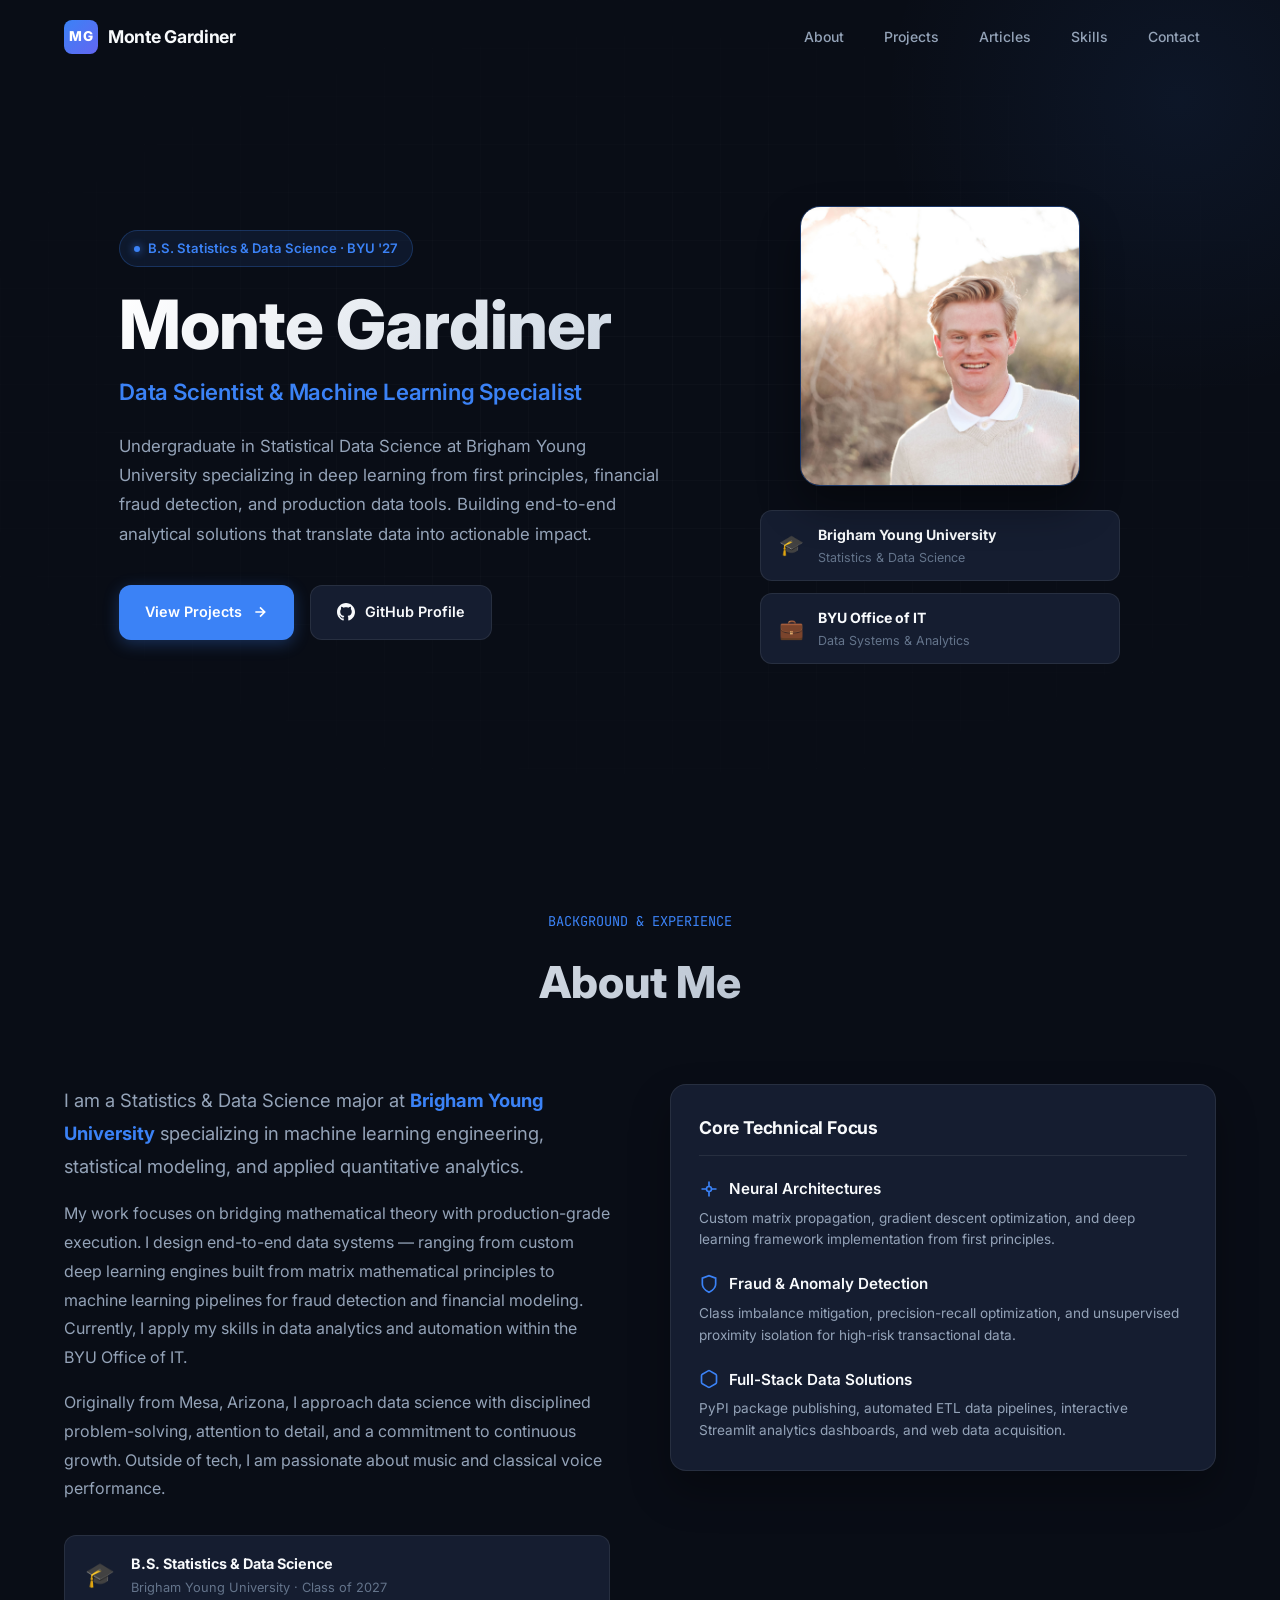
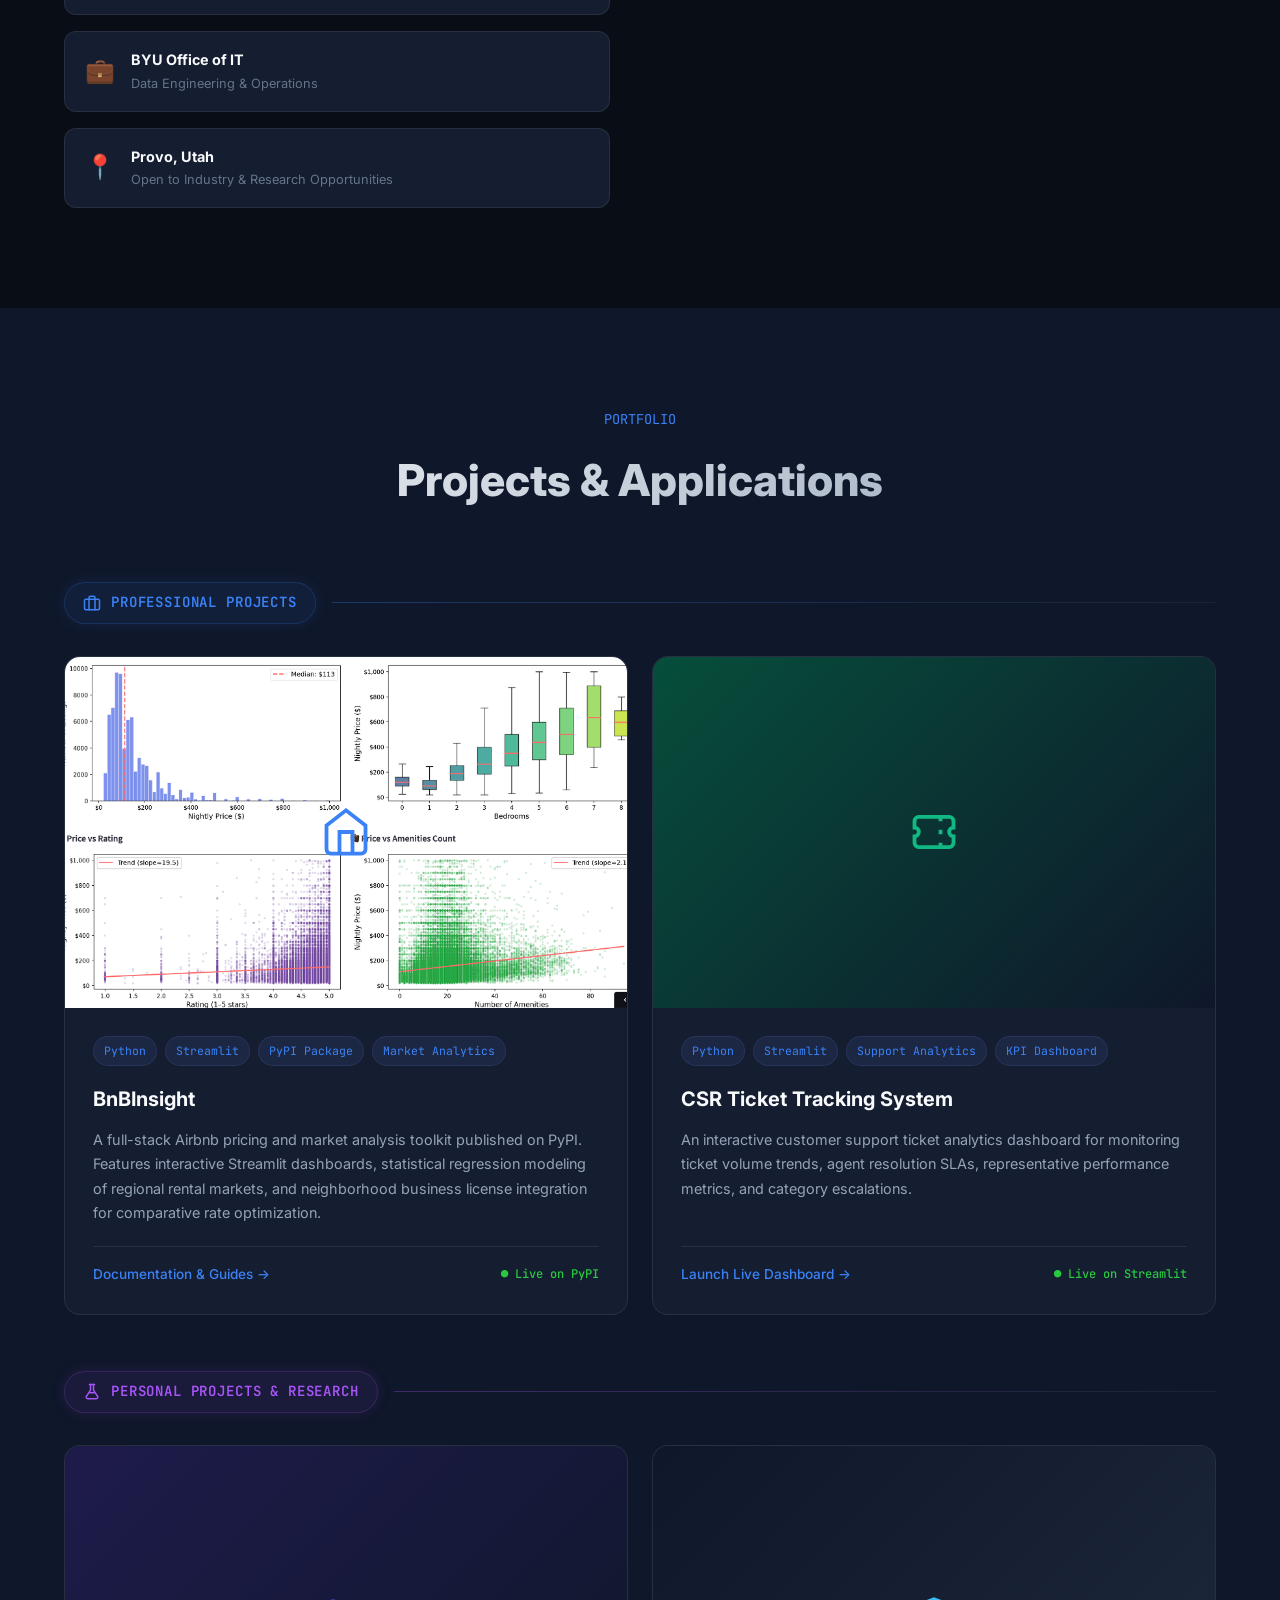
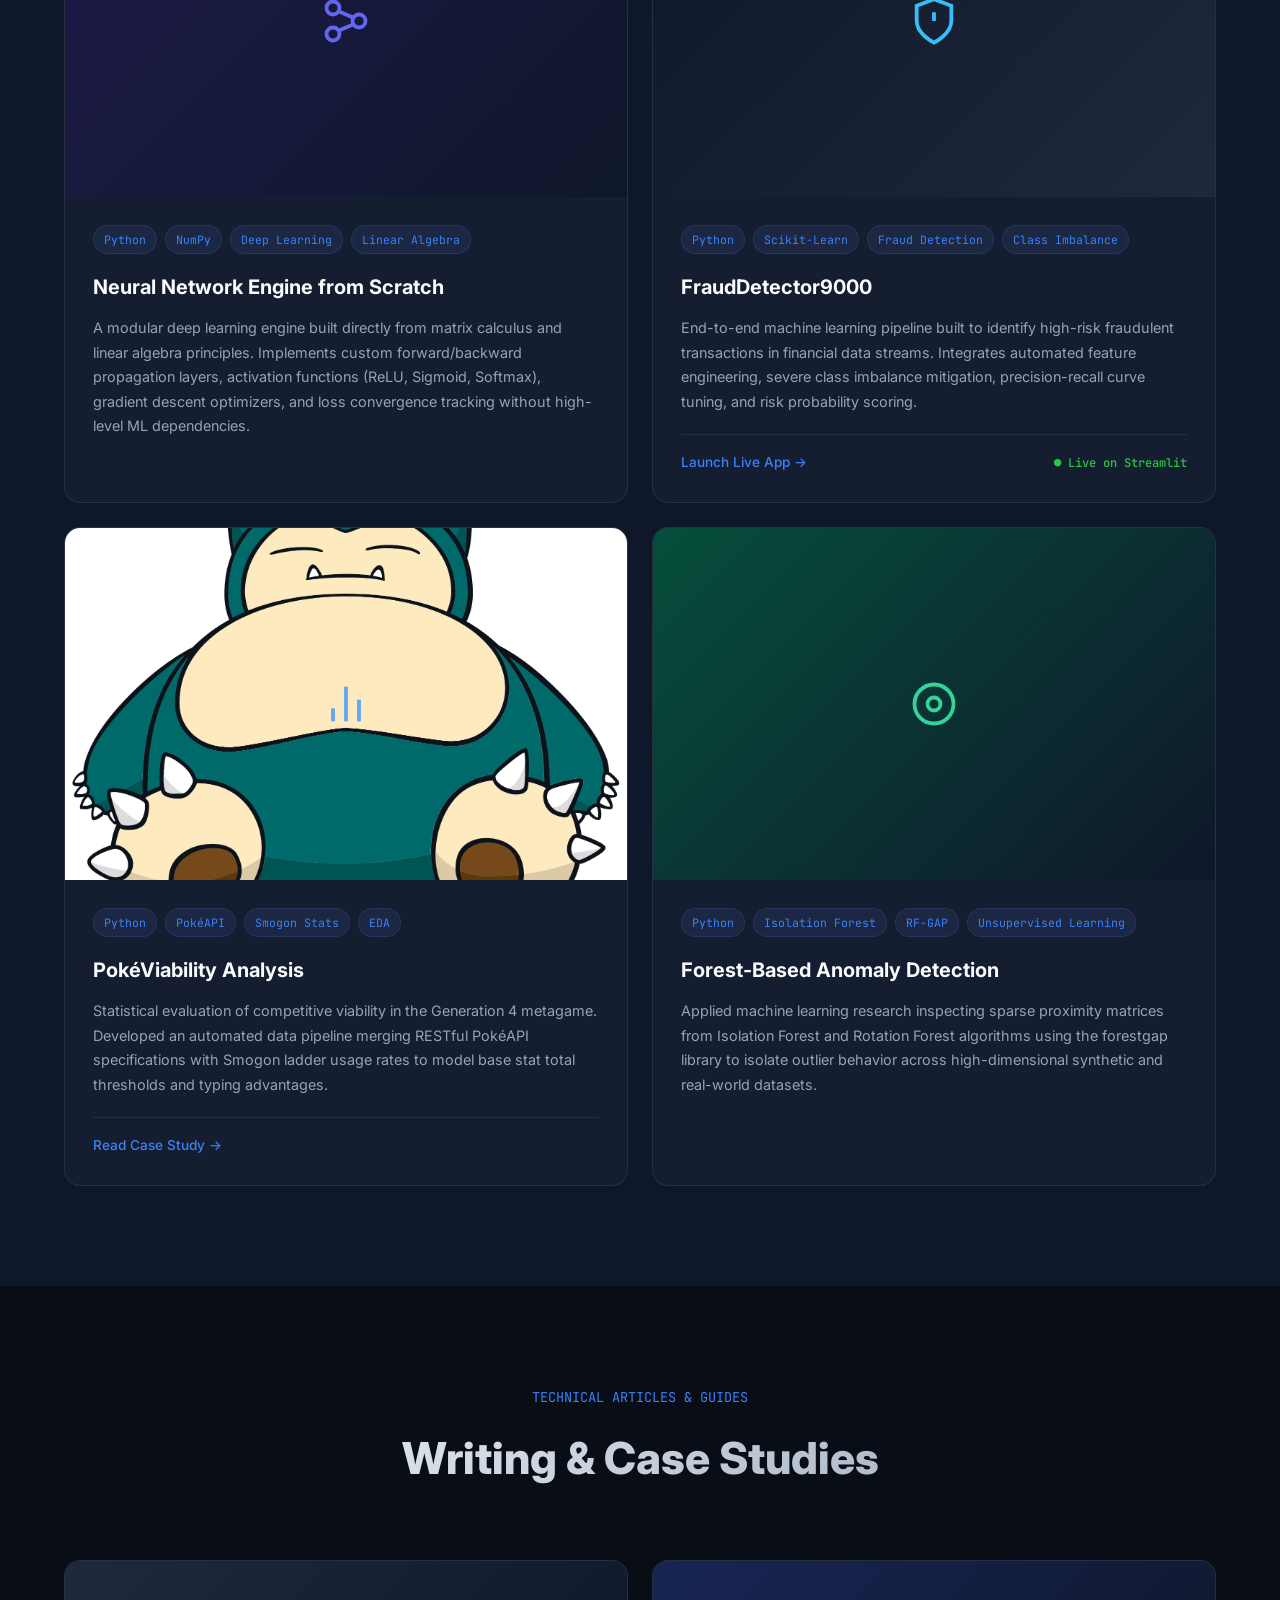
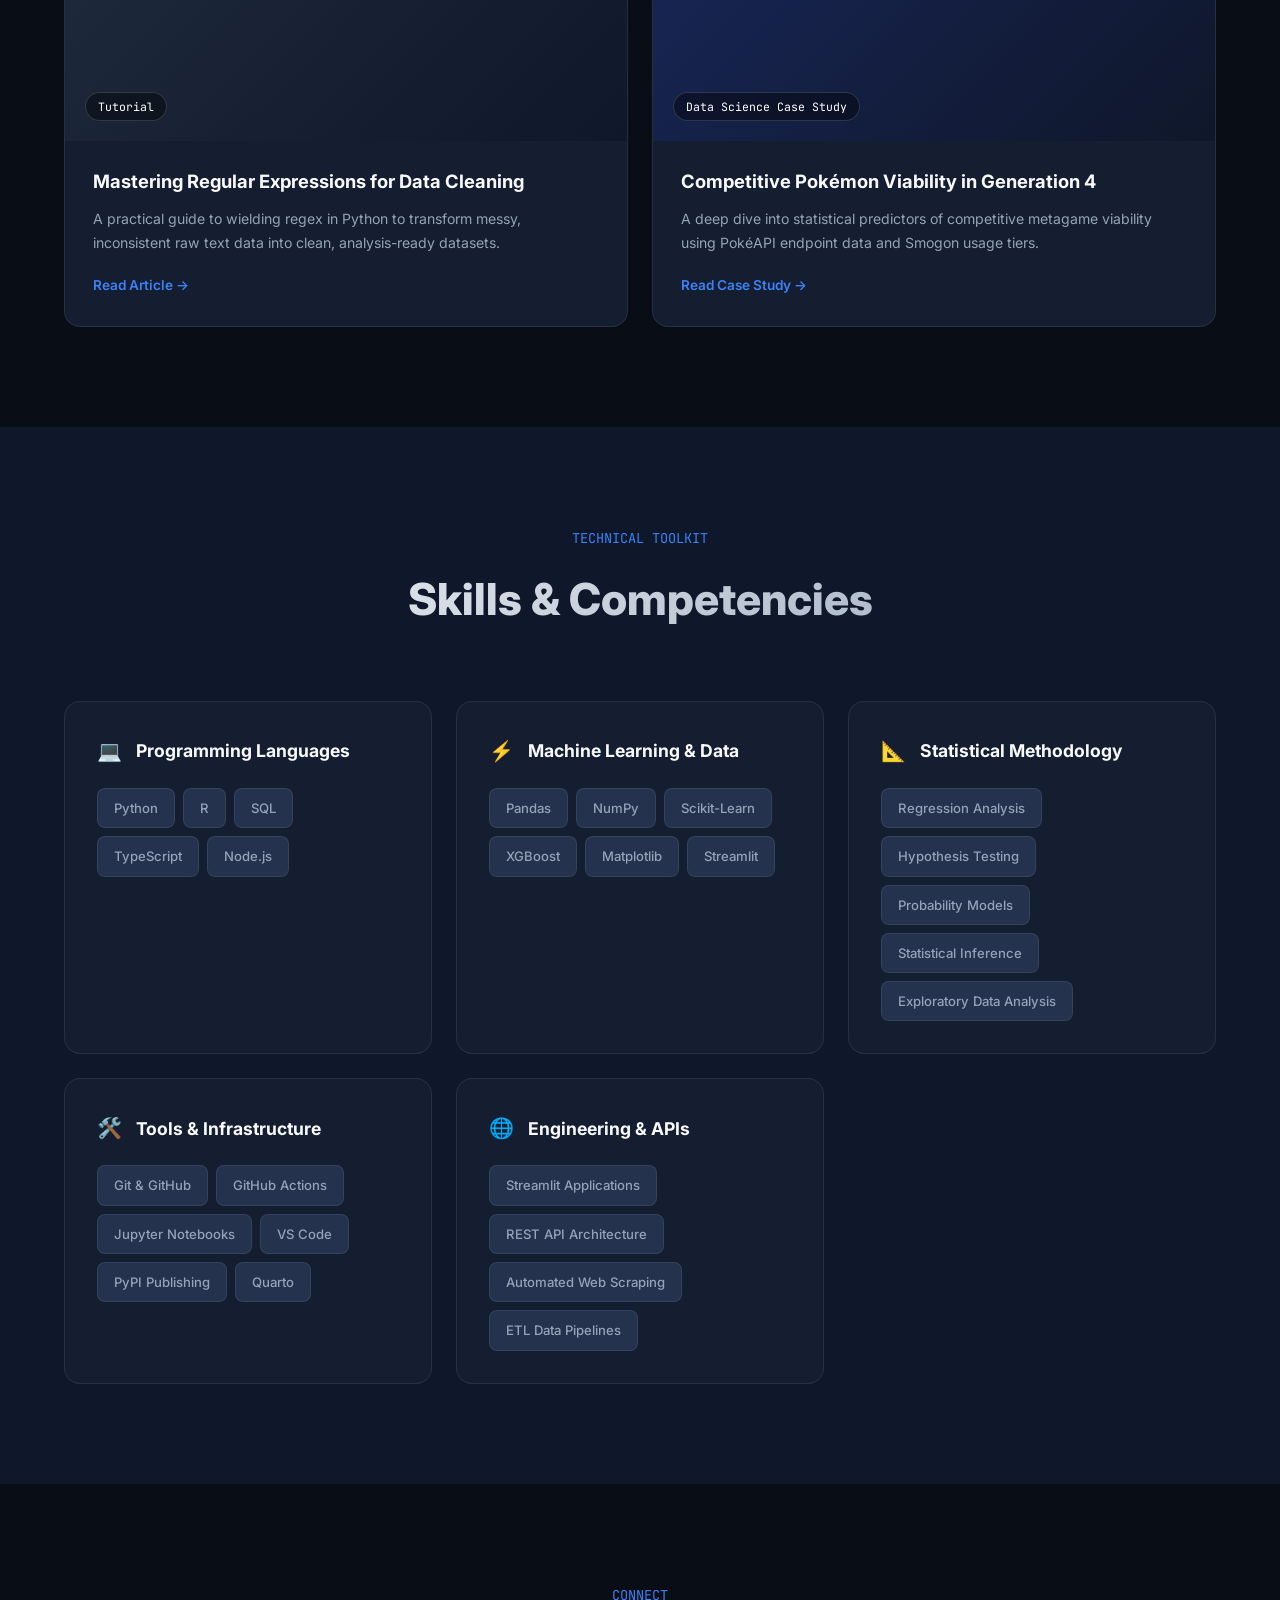
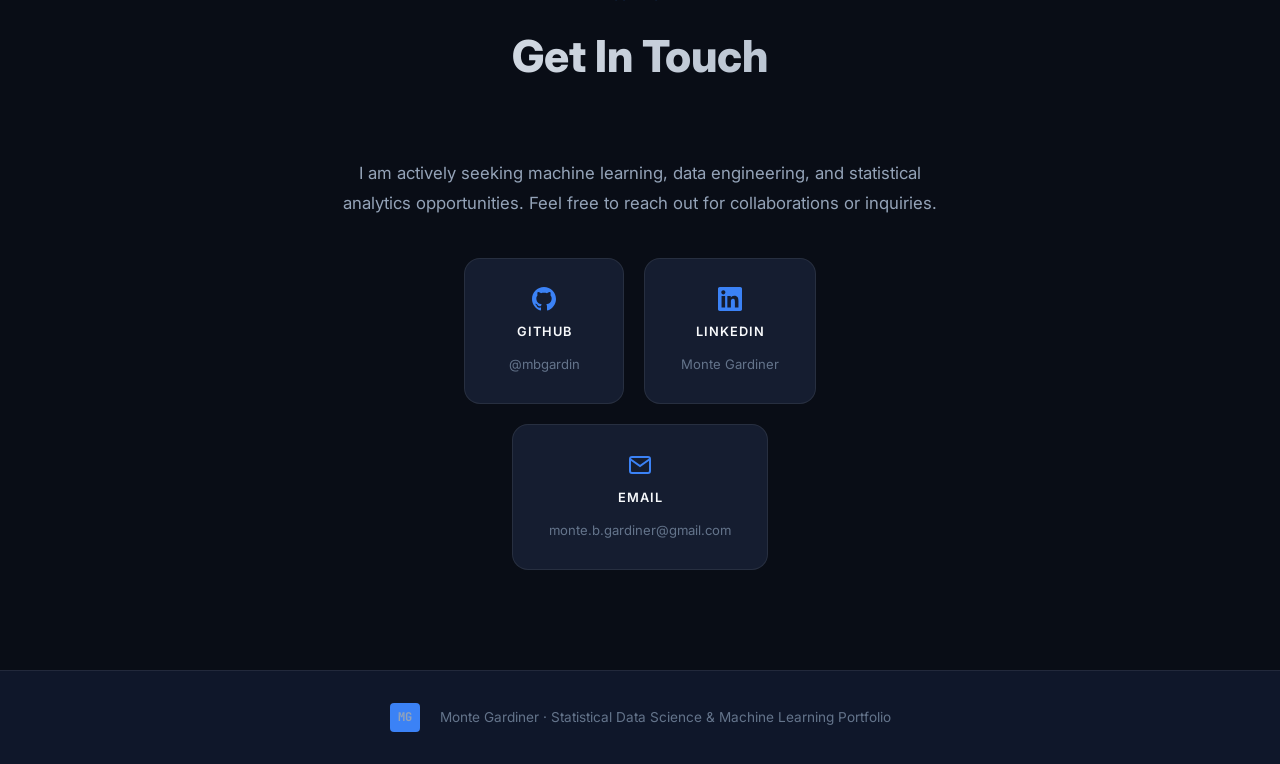
==== commit abf1276c: "fix" ====
--- a/index.html
+++ b/index.html
@@ -218,7 +218,7 @@
                     <div class="project-card">
                         <div class="project-image">
                             <div class="project-image-placeholder"
-                                style="background: url('images/airbnb.png;') center/cover no-repeat;">
+                                style="background: url('images/airbnb.png') center/cover no-repeat;">
                                 <div class="project-icon-svg">
                                     <svg width="52" height="52" viewBox="0 0 24 24" fill="none" stroke="#3b82f6"
                                         stroke-width="1.75">
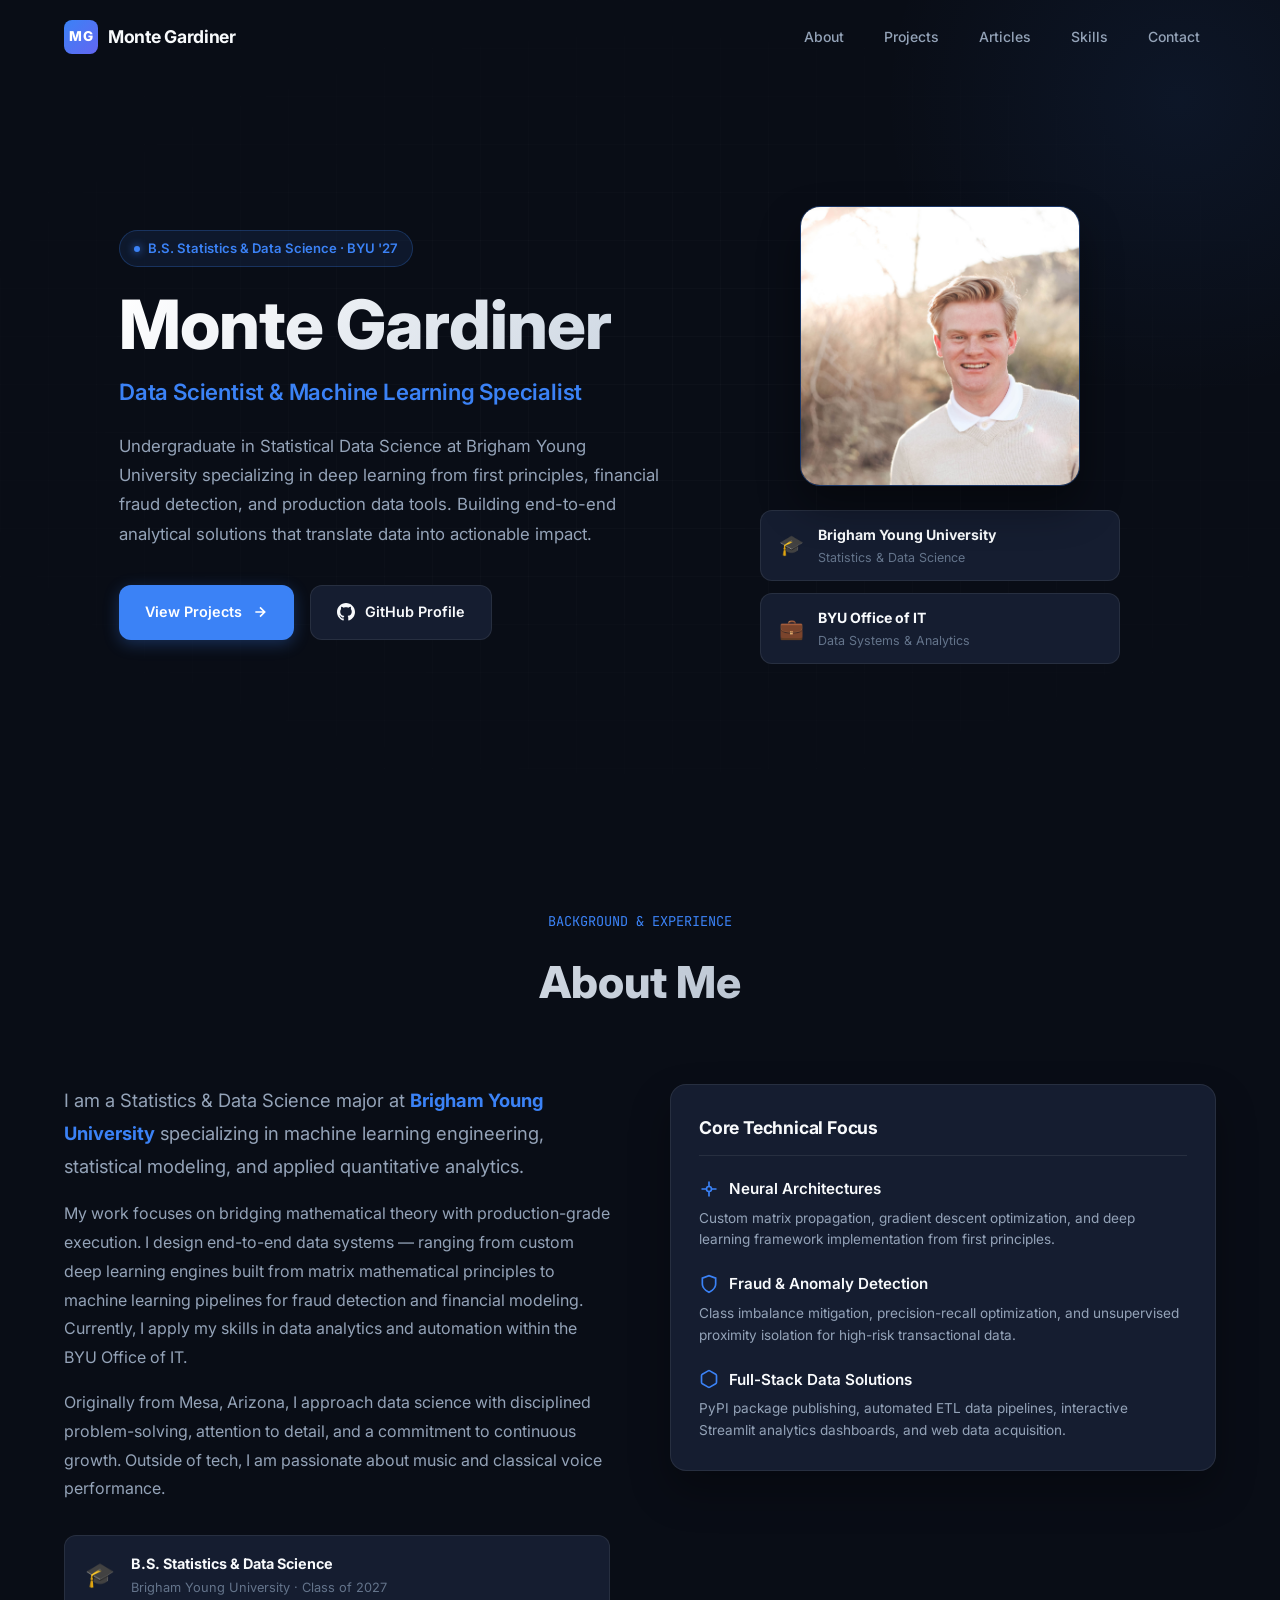
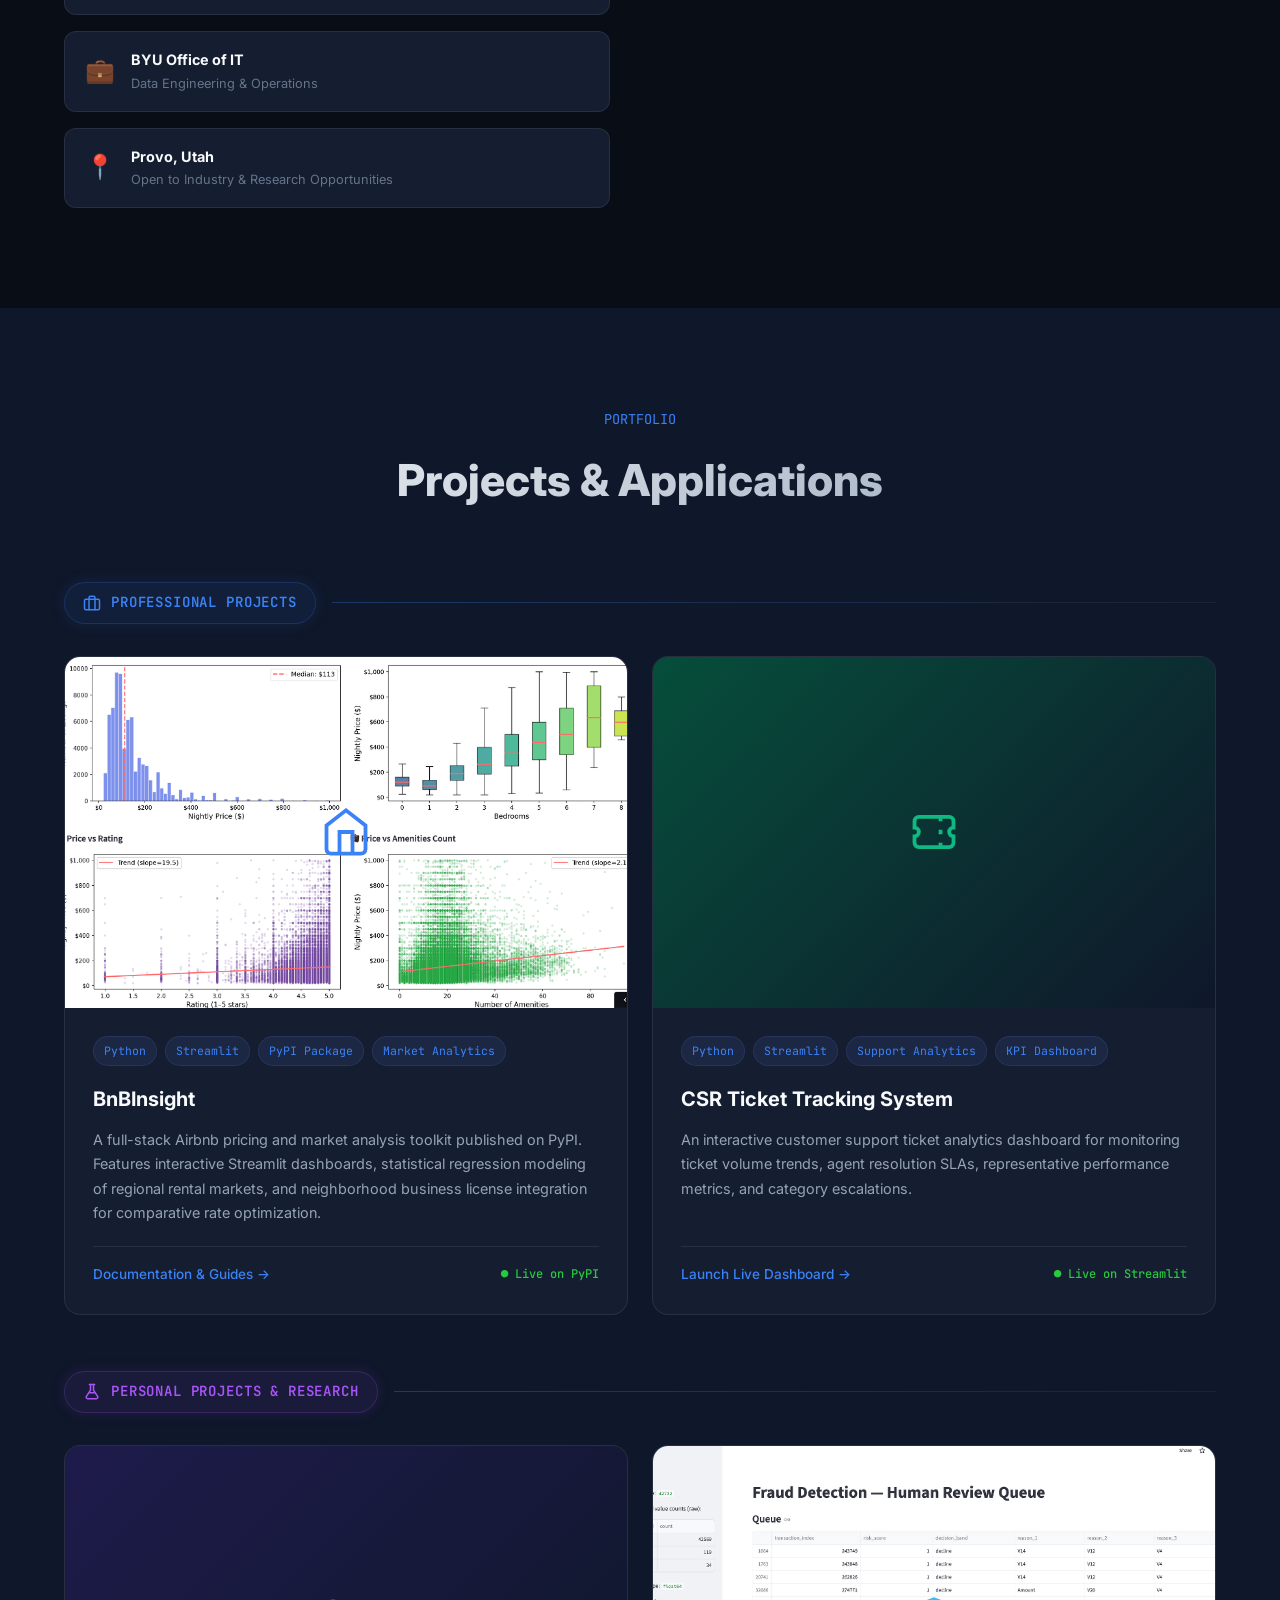
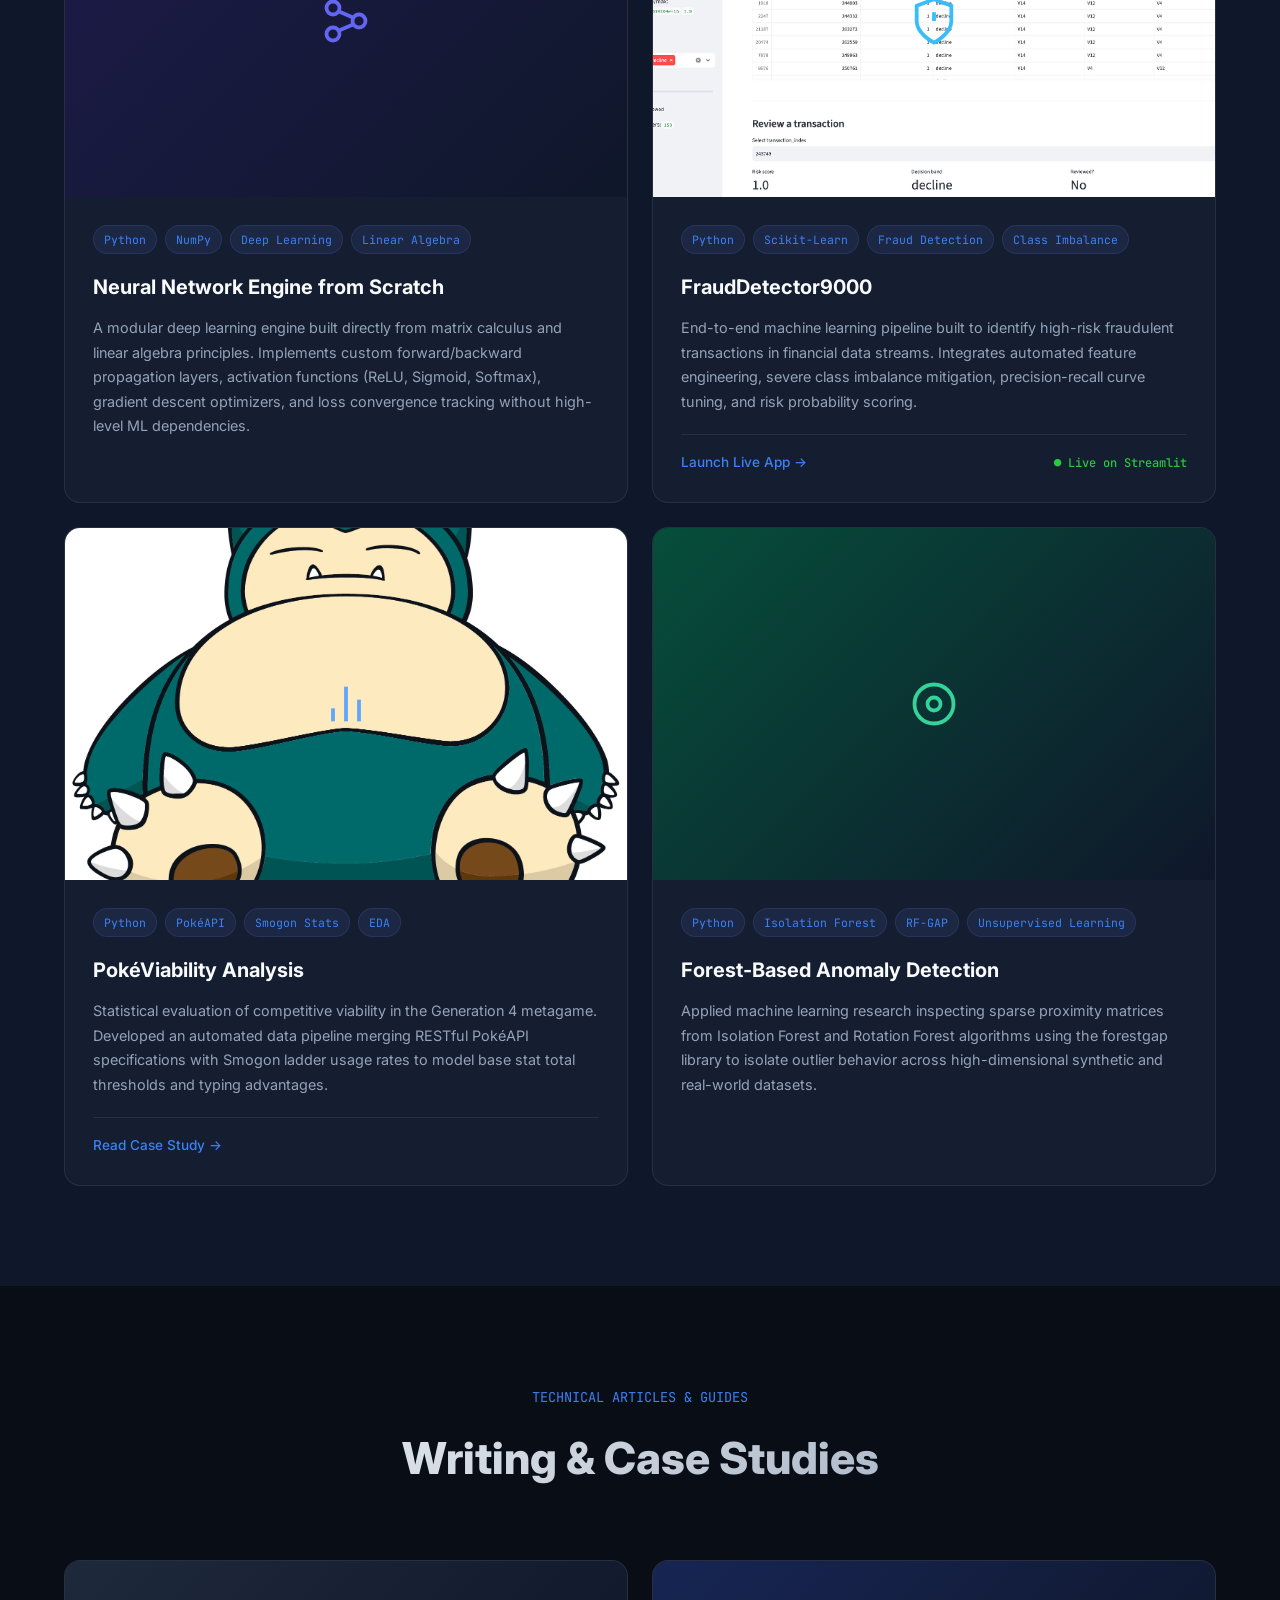
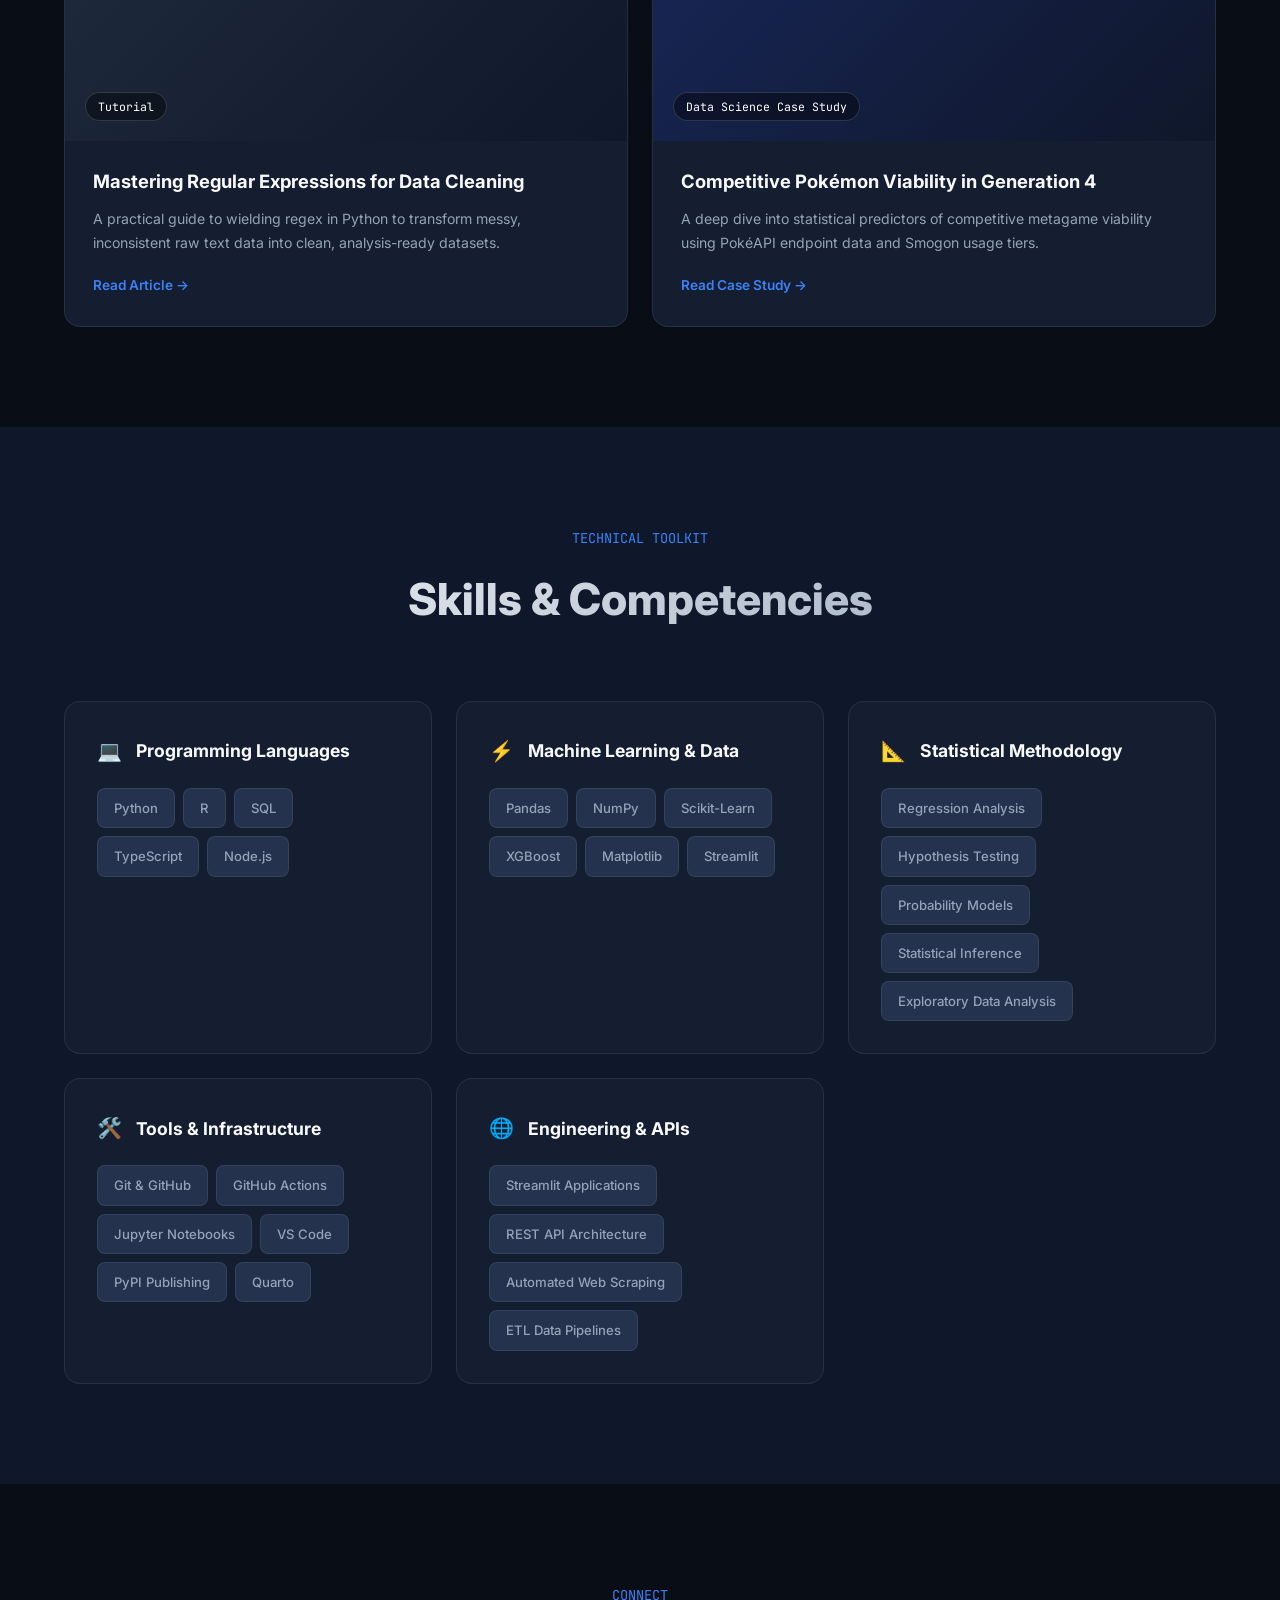
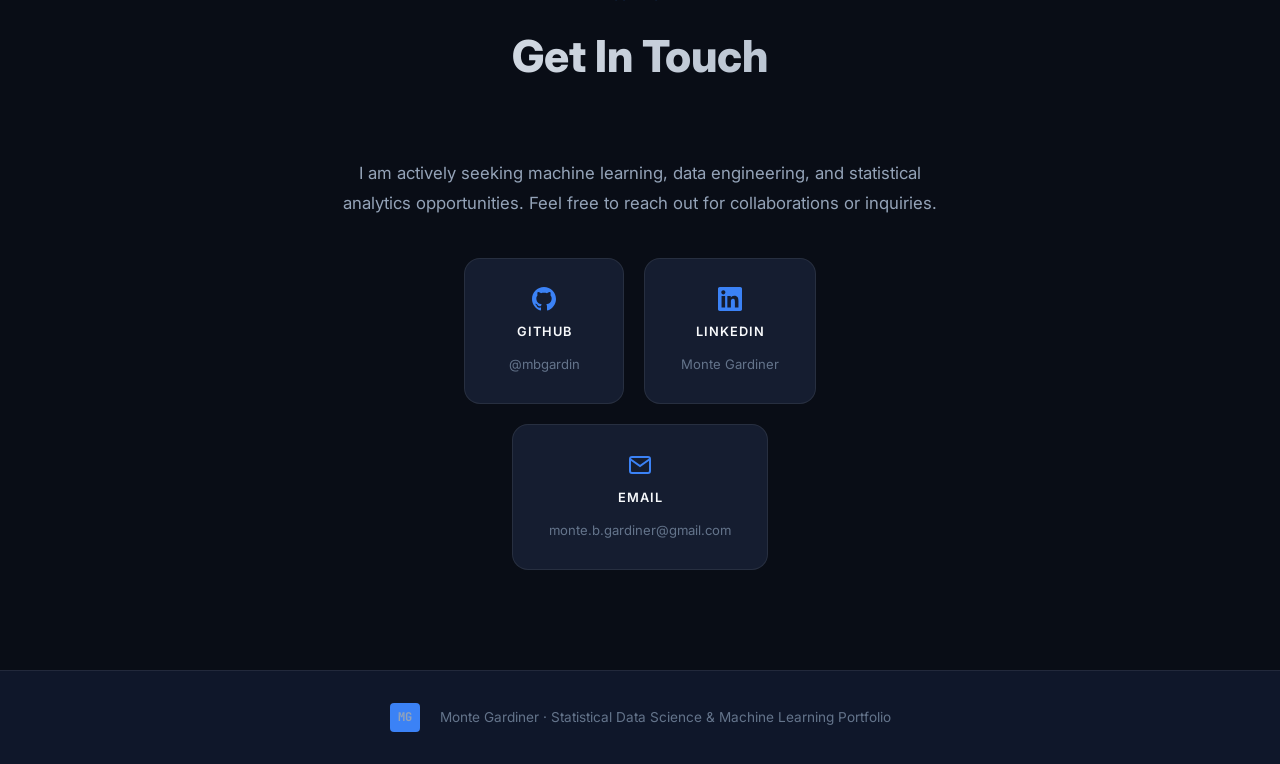
==== commit 6c67b2b6: "fixed" ====
--- a/index.html
+++ b/index.html
@@ -389,7 +389,7 @@
                     <div class="project-card">
                         <div class="project-image">
                             <div class="project-image-placeholder"
-                                style="background: linear-gradient(135deg, #0f172a 0%, #1e293b 100%);">
+                                style="background: url('images/fraud.png') center/cover no-repeat;">
                                 <div class="project-icon-svg">
                                     <svg width="52" height="52" viewBox="0 0 24 24" fill="none" stroke="#38bdf8"
                                         stroke-width="1.75">
